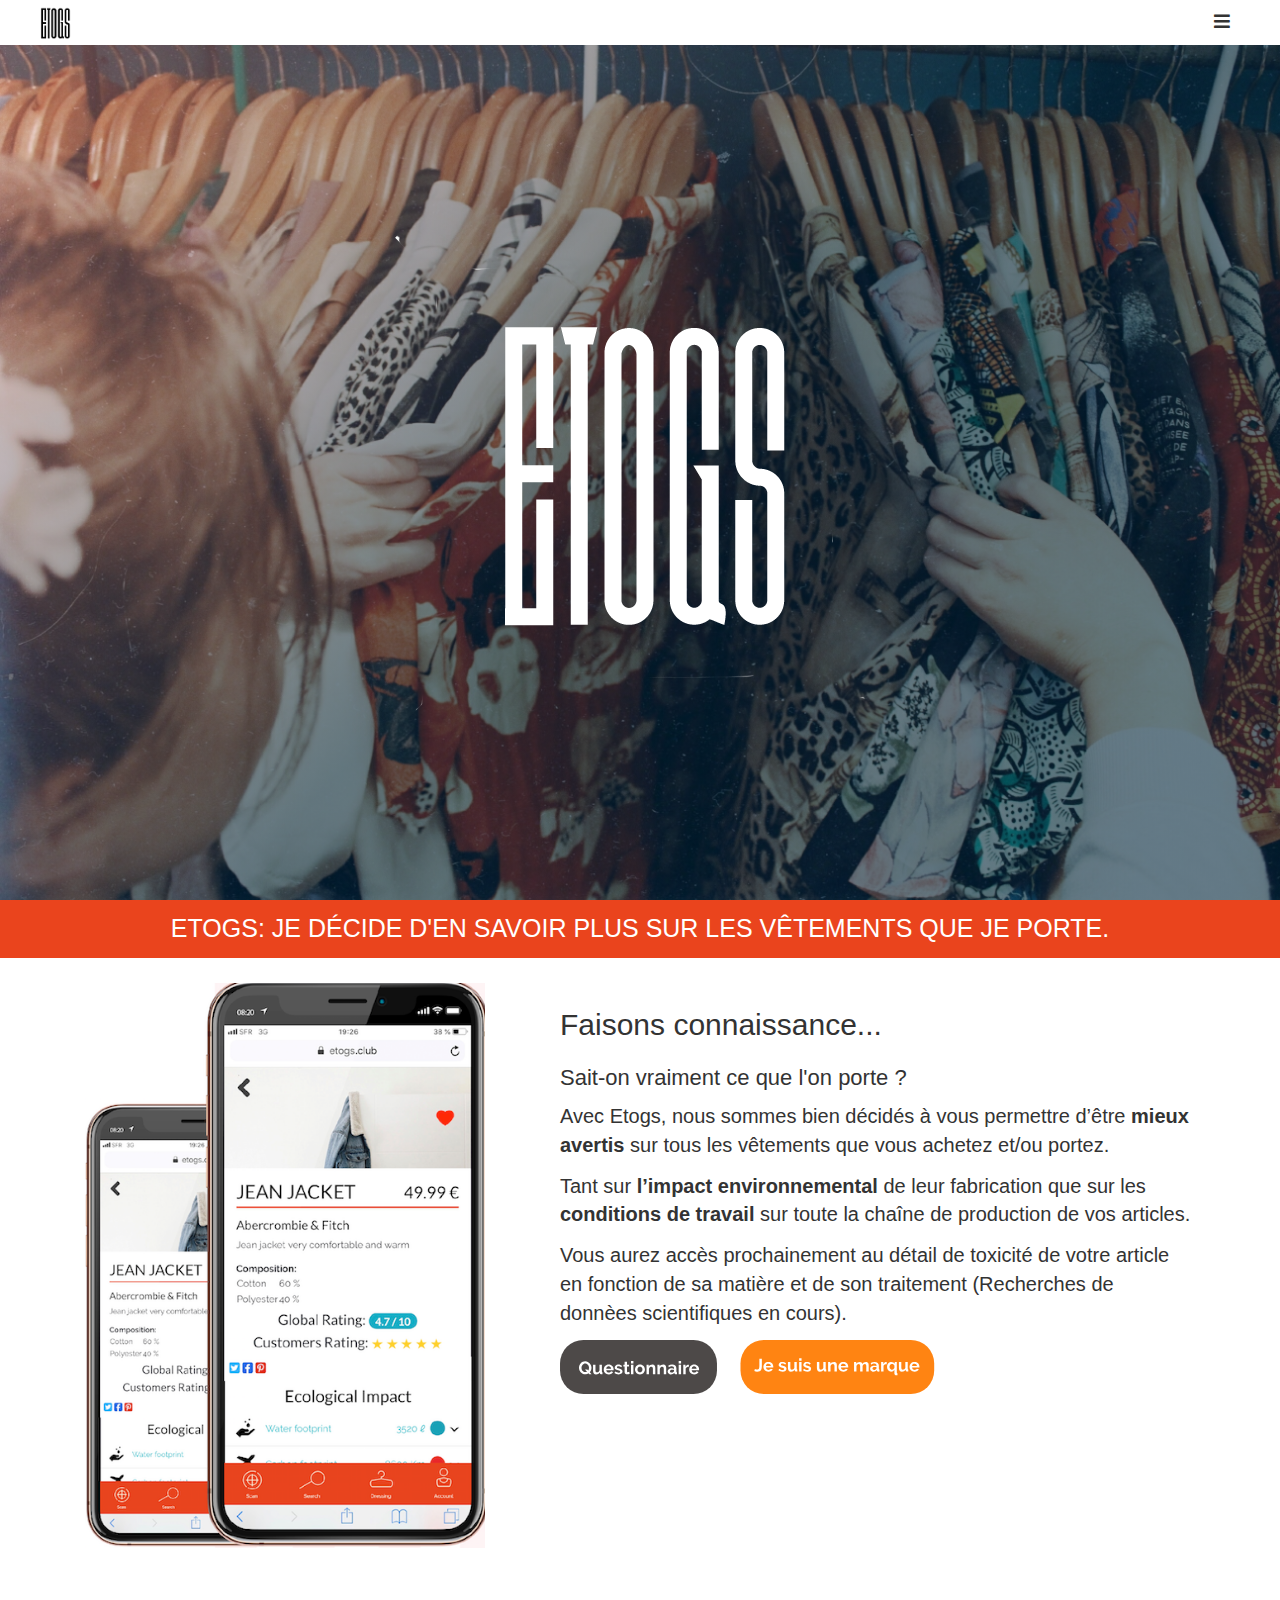
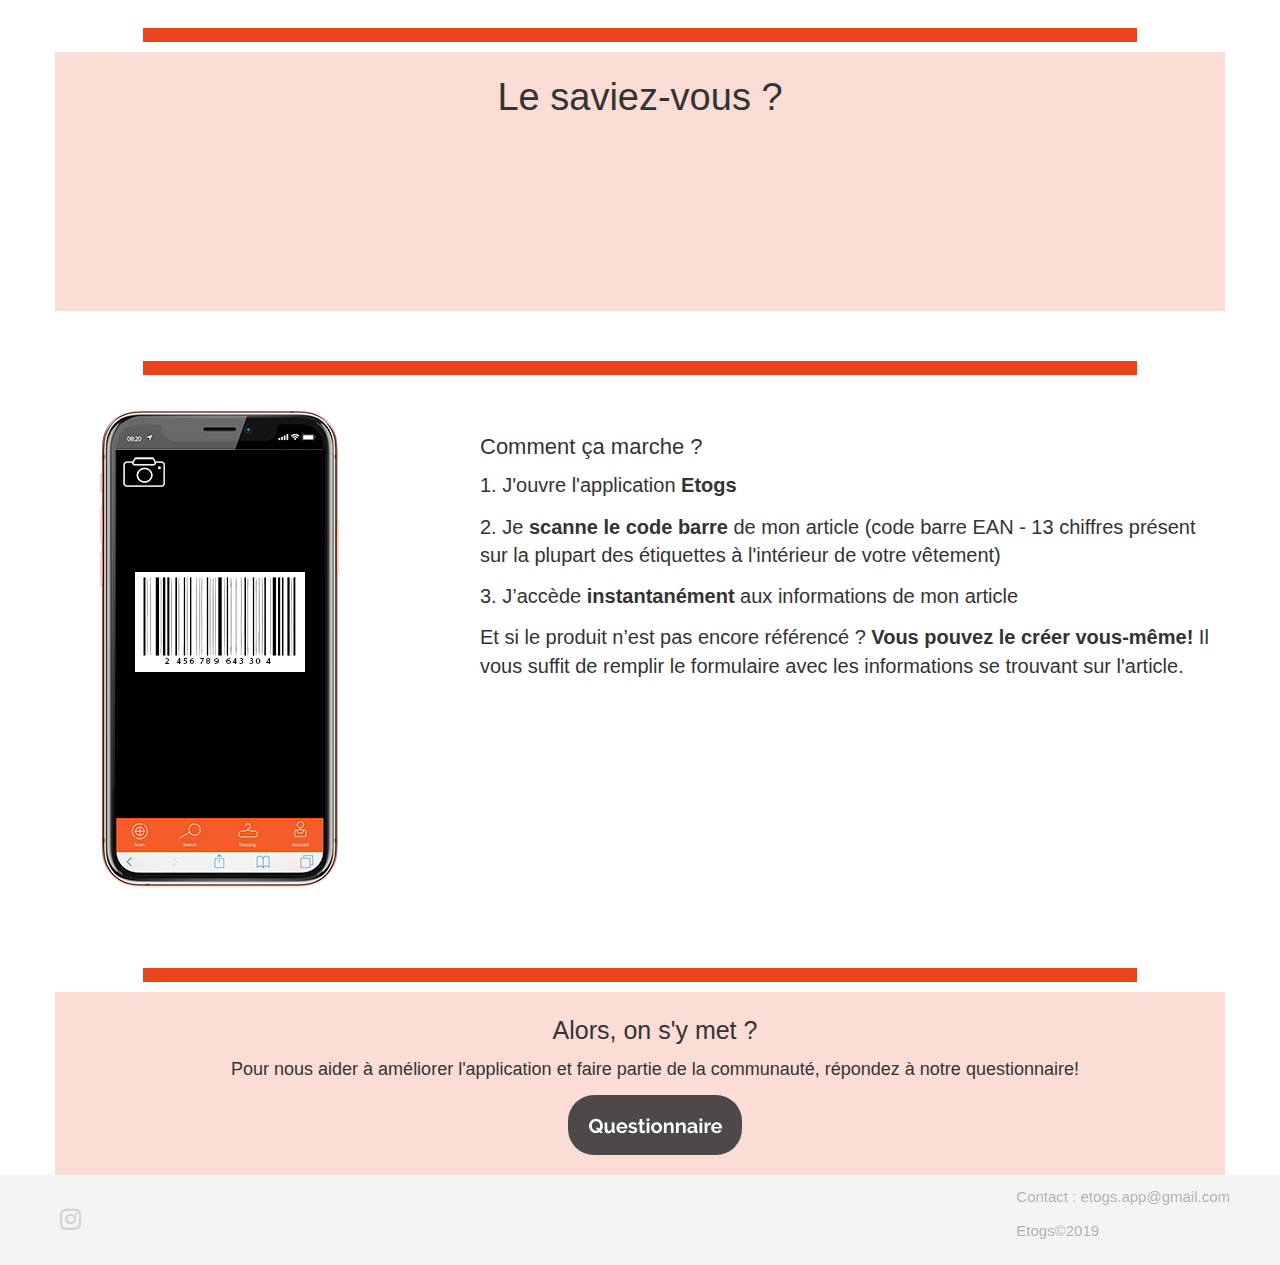
==== index.html @ 81551d24 "Automated commit at 2019-04-10 10:11:51 UTC by middleman-deploy 2.0.0-alpha" ====
<!doctype html>
<html>
  <head>
    <meta charset="utf-8">
    <meta http-equiv="x-ua-compatible" content="ie=edge">
    <meta name="viewport"
          content="width=device-width, initial-scale=1, shrink-to-fit=no">
    <!-- Use the title from a page's frontmatter if it has one -->
    <title>Etogs - Presentation</title>
    <link href="stylesheets/application-f1c262d1.css" rel="stylesheet" />
    <script src="javascripts/application-e2d54644.js"></script>
    <link href="images/transparent_black_last-feab1979.png" rel="icon" type="image/png" />
  </head>
  <body>
    <!-- layouts/layout.erb -->
    <div class="navbar-wagon">
  <!-- Logo -->
  <a href="/" class="navbar-wagon-brand">
    <img src="images/transparent_black_last-feab1979.png" alt="logo">
  </a>

  <!-- Right Navigation -->


  <!-- Dropdown appearing on mobile only -->
  <div class="navbar-wagon-item hidden-md">
    <div class="dropdown">
      <i class="fa fa-bars dropdown-toggle" data-toggle="dropdown"></i>
      <ul class="dropdown-menu dropdown-menu-right navbar-wagon-dropdown-menu">
        <li><a href="./">Accueil</a></li>
        <li><a href="a_propos.html">À propos</a></li>
        <li><a href="savoir_plus.html">En savoir plus</a></li>
        <li><a href="marques.html">Espace marques</a></li>
        <li><a href="contact.html">Contact</a></li>
      </ul>
    </div>
  </div>
</div>
   <!-- inject layouts/_navbar.html.erb -->
    <!-- Banner -->
<div class="banner" style="background-image: linear-gradient(-225deg, #efa09e69 0%, rgba(0,36,61,0.6) 50%), url(images/friperie-84e3411a.jpg);">
  <div class="banner-content">
    <img src="images/transparent_white_last-1ab2e16d.png" alt="">
  </div>
</div>
<div class="accroche text-center">
  <h1 class="text_accroche"><span class="text-uppercase">Etogs:</span> Je décide d'en savoir plus sur les vêtements que je porte.</h1>
</div>
<!-- Cards -->
<a href="#top" class="back-to-top"><i class="fas fa-arrow-up"></i></a>
<div class="wrapper-white">
  <div class="row">
    <div class="container app_description">
      <div class="col-xs-5 img_app">
        <img src="images/appli-e366d520.png" alt="application">
      </div>
      <div class="col-xs-7 presentation">
        <h3>Faisons connaissance...</h3>
        <h2>Sait-on vraiment ce que l'on porte ?</h2>
        <p>Avec Etogs, nous sommes bien décidés à vous permettre d’être <strong>mieux avertis</strong> sur tous les vêtements que vous achetez et/ou portez.</p>
        <p>Tant sur <strong>l’impact environnemental </strong> de leur fabrication que sur les <strong>conditions de travail</strong> sur toute la chaîne de production de vos articles.</p>
        <p>Vous aurez accès prochainement au détail de toxicité de votre article en fonction de sa matière et de son traitement (Recherches de donnèes scientifiques en cours).</p>
        <div class="btns">
<a href="https://webquest.fr/?m=65992_etogs---je-veux-tout-savoir-sur-ce-que-je-porte" target="_blank">            <img src="images/btn_questionnaire-eb5a7b9f.svg" alt="Btn questionnaire" />
</a><a href="marques.html">            <img src="images/btn_brand-06a80765.svg" alt="Btn brand" />
</a>        </div>
      </div>
    </div>
    <div class="separate"></div>
    <div class="container more_infos hideme">
      <h2 class="text-center">Le saviez-vous ?</h2>
      <div class="icones_infos fade">
        <div class="col-xs-4 text-center">
          <i class="fas fa-tint"></i>
          <p class="bold">2500 L</p>
          <p>C'est la quantité d'eau nécessaire pour fabriquer un tee-shirt en coton, de 250 grammes.</p>
        </div>
        <div class="col-xs-4 text-center">
          <i class="fas fa-trash-alt"></i>
          <p class="bold">12 kilos</p>
          <p>C'est le poids de vêtements jetés tous les ans par chaque français.</p>
        </div>
        <div class="col-xs-4 text-center">
          <i class="fas fa-gas-pump"></i>
          <p class="bold">70 millions</p>
          <p>C'est le nombre de barils d'essence nécessaires pour la production de polyester chaque année.</p>
        </div>
        <p class="sources">source: huffingtonpost.</p>
      </div>
    </div>
    <div class="separate"></div>
    <div class="container fonctionnement hideme">
      <div class="container">
        <div class="col-xs-4">
          <img src="images/scan_app-52e2048d.png" alt="scanne app">
        </div>
        <div class="col-xs-8">
          <h2>Comment ça marche ?</h2>
          <p>1. J'ouvre l'application <strong>Etogs</strong></p>
          <p>2. Je <strong>scanne le code barre </strong>de mon article (code barre EAN - 13 chiffres présent sur la plupart des étiquettes à l'intérieur de votre vêtement)</p>
          <p>3. J’accède <strong>instantanément</strong> aux informations de mon article</p>
          <p>Et si le produit n’est pas encore référencé ? <strong>Vous pouvez le créer vous-même!</strong> Il vous suffit de remplir le formulaire avec les informations se trouvant sur l'article.</p>
        </div>
        <h3 class="text-center fade">La communauté, c'est à vous de jouer !</h3>
      </div>
    </div>
    <div class="separate"></div>
    <div class="container contact_bloc">
      <div class="container">
        <div class="btn_go">
          <h2>Alors, on s'y met ?</h2>
          <p>Pour nous aider à améliorer l'application et faire partie de la communauté, répondez à notre questionnaire!</p>
<a href="https://webquest.fr/?m=65992_etogs---je-veux-tout-savoir-sur-ce-que-je-porte" target="_blank">            <img src="images/btn_questionnaire-eb5a7b9f.svg" alt="Btn questionnaire" />
</a>        </div>
      </div>
    </div>
  </div>
</div>
                      <!-- Page content is injected here -->
    <div class="footer">
  <div class="footer-links">
    <a href="https://www.instagram.com/etogs.app/" target="_blank"><i class="fab fa-instagram"></i></a>
  </div>
  <div class="footer-copyright">
    <p>Contact : etogs.app@gmail.com</p>
    <p>Etogs©2019</p>
  </div>
</div>
   <!-- inject layouts/_footer.html.erb -->
  </body>
</html>
---- stylesheets/application-f1c262d1.css ----
@import url("fonts.googleapis.com/css?family=Nanum+Gothic|Roboto:300" rel="stylesheet");/*!
 * Bootstrap v3.3.7 (http://getbootstrap.com)
 * Copyright 2011-2016 Twitter, Inc.
 * Licensed under MIT (https://github.com/twbs/bootstrap/blob/master/LICENSE)
 *//*! normalize.css v3.0.3 | MIT License | github.com/necolas/normalize.css */html{font-family:sans-serif;-ms-text-size-adjust:100%;-webkit-text-size-adjust:100%}body{margin:0}article,aside,details,figcaption,figure,footer,header,hgroup,main,menu,nav,section,summary{display:block}audio,canvas,progress,video{display:inline-block;vertical-align:baseline}audio:not([controls]){display:none;height:0}[hidden],template{display:none}a{background-color:transparent}a:active,a:hover{outline:0}abbr[title]{border-bottom:1px dotted}b,strong{font-weight:bold}dfn{font-style:italic}h1{font-size:2em;margin:0.67em 0}mark{background:#ff0;color:#000}small{font-size:80%}sub,sup{font-size:75%;line-height:0;position:relative;vertical-align:baseline}sup{top:-0.5em}sub{bottom:-0.25em}img{border:0}svg:not(:root){overflow:hidden}figure{margin:1em 40px}hr{-webkit-box-sizing:content-box;box-sizing:content-box;height:0}pre{overflow:auto}code,kbd,pre,samp{font-family:monospace, monospace;font-size:1em}button,input,optgroup,select,textarea{color:inherit;font:inherit;margin:0}button{overflow:visible}button,select{text-transform:none}button,html input[type="button"],input[type="reset"],input[type="submit"]{-webkit-appearance:button;cursor:pointer}button[disabled],html input[disabled]{cursor:default}button::-moz-focus-inner,input::-moz-focus-inner{border:0;padding:0}input{line-height:normal}input[type="checkbox"],input[type="radio"]{-webkit-box-sizing:border-box;box-sizing:border-box;padding:0}input[type="number"]::-webkit-inner-spin-button,input[type="number"]::-webkit-outer-spin-button{height:auto}input[type="search"]{-webkit-appearance:textfield;-webkit-box-sizing:content-box;box-sizing:content-box}input[type="search"]::-webkit-search-cancel-button,input[type="search"]::-webkit-search-decoration{-webkit-appearance:none}fieldset{border:1px solid #c0c0c0;margin:0 2px;padding:0.35em 0.625em 0.75em}legend{border:0;padding:0}textarea{overflow:auto}optgroup{font-weight:bold}table{border-collapse:collapse;border-spacing:0}td,th{padding:0}/*! Source: https://github.com/h5bp/html5-boilerplate/blob/master/src/css/main.css */@media print{*,*:before,*:after{background:transparent !important;color:#000 !important;-webkit-box-shadow:none !important;box-shadow:none !important;text-shadow:none !important}a,a:visited{text-decoration:underline}a[href]:after{content:" (" attr(href) ")"}abbr[title]:after{content:" (" attr(title) ")"}a[href^="#"]:after,a[href^="javascript:"]:after{content:""}pre,blockquote{border:1px solid #999;page-break-inside:avoid}thead{display:table-header-group}tr,img{page-break-inside:avoid}img{max-width:100% !important}p,h2,h3{orphans:3;widows:3}h2,h3{page-break-after:avoid}.navbar{display:none}.btn>.caret,.dropup>.btn>.caret{border-top-color:#000 !important}.label{border:1px solid #000}.table{border-collapse:collapse !important}.table td,.table th{background-color:#fff !important}.table-bordered th,.table-bordered td{border:1px solid #ddd !important}}@font-face{font-family:'Glyphicons Halflings';src:url("../assets/bootstrap/glyphicons-halflings-regular-86b6f62b.eot");src:url("../assets/bootstrap/glyphicons-halflings-regular-86b6f62b.eot?#iefix") format("embedded-opentype"),url("../assets/bootstrap/glyphicons-halflings-regular-ca35b697.woff2") format("woff2"),url("../assets/bootstrap/glyphicons-halflings-regular-278e49a8.woff") format("woff"),url("../assets/bootstrap/glyphicons-halflings-regular-44bc1850.ttf") format("truetype"),url("../assets/bootstrap/glyphicons-halflings-regular-de51a849.svg#glyphicons_halflingsregular") format("svg")}.glyphicon{position:relative;top:1px;display:inline-block;font-family:'Glyphicons Halflings';font-style:normal;font-weight:normal;line-height:1;-webkit-font-smoothing:antialiased;-moz-osx-font-smoothing:grayscale}.glyphicon-asterisk:before{content:"\002a"}.glyphicon-plus:before{content:"\002b"}.glyphicon-euro:before,.glyphicon-eur:before{content:"\20ac"}.glyphicon-minus:before{content:"\2212"}.glyphicon-cloud:before{content:"\2601"}.glyphicon-envelope:before{content:"\2709"}.glyphicon-pencil:before{content:"\270f"}.glyphicon-glass:before{content:"\e001"}.glyphicon-music:before{content:"\e002"}.glyphicon-search:before{content:"\e003"}.glyphicon-heart:before{content:"\e005"}.glyphicon-star:before{content:"\e006"}.glyphicon-star-empty:before{content:"\e007"}.glyphicon-user:before{content:"\e008"}.glyphicon-film:before{content:"\e009"}.glyphicon-th-large:before{content:"\e010"}.glyphicon-th:before{content:"\e011"}.glyphicon-th-list:before{content:"\e012"}.glyphicon-ok:before{content:"\e013"}.glyphicon-remove:before{content:"\e014"}.glyphicon-zoom-in:before{content:"\e015"}.glyphicon-zoom-out:before{content:"\e016"}.glyphicon-off:before{content:"\e017"}.glyphicon-signal:before{content:"\e018"}.glyphicon-cog:before{content:"\e019"}.glyphicon-trash:before{content:"\e020"}.glyphicon-home:before{content:"\e021"}.glyphicon-file:before{content:"\e022"}.glyphicon-time:before{content:"\e023"}.glyphicon-road:before{content:"\e024"}.glyphicon-download-alt:before{content:"\e025"}.glyphicon-download:before{content:"\e026"}.glyphicon-upload:before{content:"\e027"}.glyphicon-inbox:before{content:"\e028"}.glyphicon-play-circle:before{content:"\e029"}.glyphicon-repeat:before{content:"\e030"}.glyphicon-refresh:before{content:"\e031"}.glyphicon-list-alt:before{content:"\e032"}.glyphicon-lock:before{content:"\e033"}.glyphicon-flag:before{content:"\e034"}.glyphicon-headphones:before{content:"\e035"}.glyphicon-volume-off:before{content:"\e036"}.glyphicon-volume-down:before{content:"\e037"}.glyphicon-volume-up:before{content:"\e038"}.glyphicon-qrcode:before{content:"\e039"}.glyphicon-barcode:before{content:"\e040"}.glyphicon-tag:before{content:"\e041"}.glyphicon-tags:before{content:"\e042"}.glyphicon-book:before{content:"\e043"}.glyphicon-bookmark:before{content:"\e044"}.glyphicon-print:before{content:"\e045"}.glyphicon-camera:before{content:"\e046"}.glyphicon-font:before{content:"\e047"}.glyphicon-bold:before{content:"\e048"}.glyphicon-italic:before{content:"\e049"}.glyphicon-text-height:before{content:"\e050"}.glyphicon-text-width:before{content:"\e051"}.glyphicon-align-left:before{content:"\e052"}.glyphicon-align-center:before{content:"\e053"}.glyphicon-align-right:before{content:"\e054"}.glyphicon-align-justify:before{content:"\e055"}.glyphicon-list:before{content:"\e056"}.glyphicon-indent-left:before{content:"\e057"}.glyphicon-indent-right:before{content:"\e058"}.glyphicon-facetime-video:before{content:"\e059"}.glyphicon-picture:before{content:"\e060"}.glyphicon-map-marker:before{content:"\e062"}.glyphicon-adjust:before{content:"\e063"}.glyphicon-tint:before{content:"\e064"}.glyphicon-edit:before{content:"\e065"}.glyphicon-share:before{content:"\e066"}.glyphicon-check:before{content:"\e067"}.glyphicon-move:before{content:"\e068"}.glyphicon-step-backward:before{content:"\e069"}.glyphicon-fast-backward:before{content:"\e070"}.glyphicon-backward:before{content:"\e071"}.glyphicon-play:before{content:"\e072"}.glyphicon-pause:before{content:"\e073"}.glyphicon-stop:before{content:"\e074"}.glyphicon-forward:before{content:"\e075"}.glyphicon-fast-forward:before{content:"\e076"}.glyphicon-step-forward:before{content:"\e077"}.glyphicon-eject:before{content:"\e078"}.glyphicon-chevron-left:before{content:"\e079"}.glyphicon-chevron-right:before{content:"\e080"}.glyphicon-plus-sign:before{content:"\e081"}.glyphicon-minus-sign:before{content:"\e082"}.glyphicon-remove-sign:before{content:"\e083"}.glyphicon-ok-sign:before{content:"\e084"}.glyphicon-question-sign:before{content:"\e085"}.glyphicon-info-sign:before{content:"\e086"}.glyphicon-screenshot:before{content:"\e087"}.glyphicon-remove-circle:before{content:"\e088"}.glyphicon-ok-circle:before{content:"\e089"}.glyphicon-ban-circle:before{content:"\e090"}.glyphicon-arrow-left:before{content:"\e091"}.glyphicon-arrow-right:before{content:"\e092"}.glyphicon-arrow-up:before{content:"\e093"}.glyphicon-arrow-down:before{content:"\e094"}.glyphicon-share-alt:before{content:"\e095"}.glyphicon-resize-full:before{content:"\e096"}.glyphicon-resize-small:before{content:"\e097"}.glyphicon-exclamation-sign:before{content:"\e101"}.glyphicon-gift:before{content:"\e102"}.glyphicon-leaf:before{content:"\e103"}.glyphicon-fire:before{content:"\e104"}.glyphicon-eye-open:before{content:"\e105"}.glyphicon-eye-close:before{content:"\e106"}.glyphicon-warning-sign:before{content:"\e107"}.glyphicon-plane:before{content:"\e108"}.glyphicon-calendar:before{content:"\e109"}.glyphicon-random:before{content:"\e110"}.glyphicon-comment:before{content:"\e111"}.glyphicon-magnet:before{content:"\e112"}.glyphicon-chevron-up:before{content:"\e113"}.glyphicon-chevron-down:before{content:"\e114"}.glyphicon-retweet:before{content:"\e115"}.glyphicon-shopping-cart:before{content:"\e116"}.glyphicon-folder-close:before{content:"\e117"}.glyphicon-folder-open:before{content:"\e118"}.glyphicon-resize-vertical:before{content:"\e119"}.glyphicon-resize-horizontal:before{content:"\e120"}.glyphicon-hdd:before{content:"\e121"}.glyphicon-bullhorn:before{content:"\e122"}.glyphicon-bell:before{content:"\e123"}.glyphicon-certificate:before{content:"\e124"}.glyphicon-thumbs-up:before{content:"\e125"}.glyphicon-thumbs-down:before{content:"\e126"}.glyphicon-hand-right:before{content:"\e127"}.glyphicon-hand-left:before{content:"\e128"}.glyphicon-hand-up:before{content:"\e129"}.glyphicon-hand-down:before{content:"\e130"}.glyphicon-circle-arrow-right:before{content:"\e131"}.glyphicon-circle-arrow-left:before{content:"\e132"}.glyphicon-circle-arrow-up:before{content:"\e133"}.glyphicon-circle-arrow-down:before{content:"\e134"}.glyphicon-globe:before{content:"\e135"}.glyphicon-wrench:before{content:"\e136"}.glyphicon-tasks:before{content:"\e137"}.glyphicon-filter:before{content:"\e138"}.glyphicon-briefcase:before{content:"\e139"}.glyphicon-fullscreen:before{content:"\e140"}.glyphicon-dashboard:before{content:"\e141"}.glyphicon-paperclip:before{content:"\e142"}.glyphicon-heart-empty:before{content:"\e143"}.glyphicon-link:before{content:"\e144"}.glyphicon-phone:before{content:"\e145"}.glyphicon-pushpin:before{content:"\e146"}.glyphicon-usd:before{content:"\e148"}.glyphicon-gbp:before{content:"\e149"}.glyphicon-sort:before{content:"\e150"}.glyphicon-sort-by-alphabet:before{content:"\e151"}.glyphicon-sort-by-alphabet-alt:before{content:"\e152"}.glyphicon-sort-by-order:before{content:"\e153"}.glyphicon-sort-by-order-alt:before{content:"\e154"}.glyphicon-sort-by-attributes:before{content:"\e155"}.glyphicon-sort-by-attributes-alt:before{content:"\e156"}.glyphicon-unchecked:before{content:"\e157"}.glyphicon-expand:before{content:"\e158"}.glyphicon-collapse-down:before{content:"\e159"}.glyphicon-collapse-up:before{content:"\e160"}.glyphicon-log-in:before{content:"\e161"}.glyphicon-flash:before{content:"\e162"}.glyphicon-log-out:before{content:"\e163"}.glyphicon-new-window:before{content:"\e164"}.glyphicon-record:before{content:"\e165"}.glyphicon-save:before{content:"\e166"}.glyphicon-open:before{content:"\e167"}.glyphicon-saved:before{content:"\e168"}.glyphicon-import:before{content:"\e169"}.glyphicon-export:before{content:"\e170"}.glyphicon-send:before{content:"\e171"}.glyphicon-floppy-disk:before{content:"\e172"}.glyphicon-floppy-saved:before{content:"\e173"}.glyphicon-floppy-remove:before{content:"\e174"}.glyphicon-floppy-save:before{content:"\e175"}.glyphicon-floppy-open:before{content:"\e176"}.glyphicon-credit-card:before{content:"\e177"}.glyphicon-transfer:before{content:"\e178"}.glyphicon-cutlery:before{content:"\e179"}.glyphicon-header:before{content:"\e180"}.glyphicon-compressed:before{content:"\e181"}.glyphicon-earphone:before{content:"\e182"}.glyphicon-phone-alt:before{content:"\e183"}.glyphicon-tower:before{content:"\e184"}.glyphicon-stats:before{content:"\e185"}.glyphicon-sd-video:before{content:"\e186"}.glyphicon-hd-video:before{content:"\e187"}.glyphicon-subtitles:before{content:"\e188"}.glyphicon-sound-stereo:before{content:"\e189"}.glyphicon-sound-dolby:before{content:"\e190"}.glyphicon-sound-5-1:before{content:"\e191"}.glyphicon-sound-6-1:before{content:"\e192"}.glyphicon-sound-7-1:before{content:"\e193"}.glyphicon-copyright-mark:before{content:"\e194"}.glyphicon-registration-mark:before{content:"\e195"}.glyphicon-cloud-download:before{content:"\e197"}.glyphicon-cloud-upload:before{content:"\e198"}.glyphicon-tree-conifer:before{content:"\e199"}.glyphicon-tree-deciduous:before{content:"\e200"}.glyphicon-cd:before{content:"\e201"}.glyphicon-save-file:before{content:"\e202"}.glyphicon-open-file:before{content:"\e203"}.glyphicon-level-up:before{content:"\e204"}.glyphicon-copy:before{content:"\e205"}.glyphicon-paste:before{content:"\e206"}.glyphicon-alert:before{content:"\e209"}.glyphicon-equalizer:before{content:"\e210"}.glyphicon-king:before{content:"\e211"}.glyphicon-queen:before{content:"\e212"}.glyphicon-pawn:before{content:"\e213"}.glyphicon-bishop:before{content:"\e214"}.glyphicon-knight:before{content:"\e215"}.glyphicon-baby-formula:before{content:"\e216"}.glyphicon-tent:before{content:"\26fa"}.glyphicon-blackboard:before{content:"\e218"}.glyphicon-bed:before{content:"\e219"}.glyphicon-apple:before{content:"\f8ff"}.glyphicon-erase:before{content:"\e221"}.glyphicon-hourglass:before{content:"\231b"}.glyphicon-lamp:before{content:"\e223"}.glyphicon-duplicate:before{content:"\e224"}.glyphicon-piggy-bank:before{content:"\e225"}.glyphicon-scissors:before{content:"\e226"}.glyphicon-bitcoin:before{content:"\e227"}.glyphicon-btc:before{content:"\e227"}.glyphicon-xbt:before{content:"\e227"}.glyphicon-yen:before{content:"\00a5"}.glyphicon-jpy:before{content:"\00a5"}.glyphicon-ruble:before{content:"\20bd"}.glyphicon-rub:before{content:"\20bd"}.glyphicon-scale:before{content:"\e230"}.glyphicon-ice-lolly:before{content:"\e231"}.glyphicon-ice-lolly-tasted:before{content:"\e232"}.glyphicon-education:before{content:"\e233"}.glyphicon-option-horizontal:before{content:"\e234"}.glyphicon-option-vertical:before{content:"\e235"}.glyphicon-menu-hamburger:before{content:"\e236"}.glyphicon-modal-window:before{content:"\e237"}.glyphicon-oil:before{content:"\e238"}.glyphicon-grain:before{content:"\e239"}.glyphicon-sunglasses:before{content:"\e240"}.glyphicon-text-size:before{content:"\e241"}.glyphicon-text-color:before{content:"\e242"}.glyphicon-text-background:before{content:"\e243"}.glyphicon-object-align-top:before{content:"\e244"}.glyphicon-object-align-bottom:before{content:"\e245"}.glyphicon-object-align-horizontal:before{content:"\e246"}.glyphicon-object-align-left:before{content:"\e247"}.glyphicon-object-align-vertical:before{content:"\e248"}.glyphicon-object-align-right:before{content:"\e249"}.glyphicon-triangle-right:before{content:"\e250"}.glyphicon-triangle-left:before{content:"\e251"}.glyphicon-triangle-bottom:before{content:"\e252"}.glyphicon-triangle-top:before{content:"\e253"}.glyphicon-console:before{content:"\e254"}.glyphicon-superscript:before{content:"\e255"}.glyphicon-subscript:before{content:"\e256"}.glyphicon-menu-left:before{content:"\e257"}.glyphicon-menu-right:before{content:"\e258"}.glyphicon-menu-down:before{content:"\e259"}.glyphicon-menu-up:before{content:"\e260"}*{-webkit-box-sizing:border-box;box-sizing:border-box}*:before,*:after{-webkit-box-sizing:border-box;box-sizing:border-box}html{font-size:10px;-webkit-tap-highlight-color:transparent}body{font-family:"Raleway", "Helvetica", "sans-serif";font-size:18px;line-height:1.42857143;color:#333333;background-color:#F4F4F4}input,button,select,textarea{font-family:inherit;font-size:inherit;line-height:inherit}a{color:#0496FF;text-decoration:none}a:hover,a:focus{color:#006ab7;text-decoration:underline}a:focus{outline:5px auto -webkit-focus-ring-color;outline-offset:-2px}figure{margin:0}img{vertical-align:middle}.img-responsive{display:block;max-width:100%;height:auto}.img-rounded{border-radius:4px}.img-thumbnail{padding:4px;line-height:1.42857143;background-color:#F4F4F4;border:1px solid #ddd;border-radius:4px;-webkit-transition:all 0.2s ease-in-out;transition:all 0.2s ease-in-out;display:inline-block;max-width:100%;height:auto}.img-circle{border-radius:50%}hr{margin-top:25px;margin-bottom:25px;border:0;border-top:1px solid #eeeeee}.sr-only{position:absolute;width:1px;height:1px;margin:-1px;padding:0;overflow:hidden;clip:rect(0, 0, 0, 0);border:0}.sr-only-focusable:active,.sr-only-focusable:focus{position:static;width:auto;height:auto;margin:0;overflow:visible;clip:auto}[role="button"]{cursor:pointer}h1,h2,h3,h4,h5,h6,.h1,.h2,.h3,.h4,.h5,.h6{font-family:"Nanum Gothic", "Helvetica", "sans-serif";font-weight:500;line-height:1.1;color:inherit}h1 small,h1 .small,h2 small,h2 .small,h3 small,h3 .small,h4 small,h4 .small,h5 small,h5 .small,h6 small,h6 .small,.h1 small,.h1 .small,.h2 small,.h2 .small,.h3 small,.h3 .small,.h4 small,.h4 .small,.h5 small,.h5 .small,.h6 small,.h6 .small{font-weight:normal;line-height:1;color:#777777}h1,.h1,h2,.h2,h3,.h3{margin-top:25px;margin-bottom:12.5px}h1 small,h1 .small,.h1 small,.h1 .small,h2 small,h2 .small,.h2 small,.h2 .small,h3 small,h3 .small,.h3 small,.h3 .small{font-size:65%}h4,.h4,h5,.h5,h6,.h6{margin-top:12.5px;margin-bottom:12.5px}h4 small,h4 .small,.h4 small,.h4 .small,h5 small,h5 .small,.h5 small,.h5 .small,h6 small,h6 .small,.h6 small,.h6 .small{font-size:75%}h1,.h1{font-size:46px}h2,.h2{font-size:38px}h3,.h3{font-size:31px}h4,.h4{font-size:23px}h5,.h5{font-size:18px}h6,.h6{font-size:16px}p{margin:0 0 12.5px}.lead{margin-bottom:25px;font-size:20px;font-weight:300;line-height:1.4}@media (min-width: 768px){.lead{font-size:27px}}small,.small{font-size:88%}mark,.mark{background-color:#fcf8e3;padding:.2em}.text-left{text-align:left}.text-right{text-align:right}.text-center{text-align:center}.text-justify{text-align:justify}.text-nowrap{white-space:nowrap}.text-lowercase{text-transform:lowercase}.text-uppercase,.initialism{text-transform:uppercase}.text-capitalize{text-transform:capitalize}.text-muted{color:#777777}.text-primary{color:#0496FF}a.text-primary:hover,a.text-primary:focus{color:#0079d0}.text-success{color:#3c763d}a.text-success:hover,a.text-success:focus{color:#2b542c}.text-info{color:#31708f}a.text-info:hover,a.text-info:focus{color:#245269}.text-warning{color:#8a6d3b}a.text-warning:hover,a.text-warning:focus{color:#66512c}.text-danger{color:#a94442}a.text-danger:hover,a.text-danger:focus{color:#843534}.bg-primary{color:#fff}.bg-primary{background-color:#0496FF}a.bg-primary:hover,a.bg-primary:focus{background-color:#0079d0}.bg-success{background-color:#dff0d8}a.bg-success:hover,a.bg-success:focus{background-color:#c1e2b3}.bg-info{background-color:#d9edf7}a.bg-info:hover,a.bg-info:focus{background-color:#afd9ee}.bg-warning{background-color:#fcf8e3}a.bg-warning:hover,a.bg-warning:focus{background-color:#f7ecb5}.bg-danger{background-color:#f2dede}a.bg-danger:hover,a.bg-danger:focus{background-color:#e4b9b9}.page-header{padding-bottom:11.5px;margin:50px 0 25px;border-bottom:1px solid #eeeeee}ul,ol{margin-top:0;margin-bottom:12.5px}ul ul,ul ol,ol ul,ol ol{margin-bottom:0}.list-unstyled{padding-left:0;list-style:none}.list-inline{padding-left:0;list-style:none;margin-left:-5px}.list-inline>li{display:inline-block;padding-left:5px;padding-right:5px}dl{margin-top:0;margin-bottom:25px}dt,dd{line-height:1.42857143}dt{font-weight:bold}dd{margin-left:0}.dl-horizontal dd:before,.dl-horizontal dd:after{content:" ";display:table}.dl-horizontal dd:after{clear:both}@media (min-width: 768px){.dl-horizontal dt{float:left;width:160px;clear:left;text-align:right;overflow:hidden;text-overflow:ellipsis;white-space:nowrap}.dl-horizontal dd{margin-left:180px}}abbr[title],abbr[data-original-title]{cursor:help;border-bottom:1px dotted #777777}.initialism{font-size:90%}blockquote{padding:12.5px 25px;margin:0 0 25px;font-size:22.5px;border-left:5px solid #eeeeee}blockquote p:last-child,blockquote ul:last-child,blockquote ol:last-child{margin-bottom:0}blockquote footer,blockquote small,blockquote .small{display:block;font-size:80%;line-height:1.42857143;color:#777777}blockquote footer:before,blockquote small:before,blockquote .small:before{content:'\2014 \00A0'}.blockquote-reverse,blockquote.pull-right{padding-right:15px;padding-left:0;border-right:5px solid #eeeeee;border-left:0;text-align:right}.blockquote-reverse footer:before,.blockquote-reverse small:before,.blockquote-reverse .small:before,blockquote.pull-right footer:before,blockquote.pull-right small:before,blockquote.pull-right .small:before{content:''}.blockquote-reverse footer:after,.blockquote-reverse small:after,.blockquote-reverse .small:after,blockquote.pull-right footer:after,blockquote.pull-right small:after,blockquote.pull-right .small:after{content:'\00A0 \2014'}address{margin-bottom:25px;font-style:normal;line-height:1.42857143}code,kbd,pre,samp{font-family:Menlo, Monaco, Consolas, "Courier New", monospace}code{padding:2px 4px;font-size:90%;color:#c7254e;background-color:#f9f2f4;border-radius:4px}kbd{padding:2px 4px;font-size:90%;color:#fff;background-color:#333;border-radius:2px;-webkit-box-shadow:inset 0 -1px 0 rgba(0,0,0,0.25);box-shadow:inset 0 -1px 0 rgba(0,0,0,0.25)}kbd kbd{padding:0;font-size:100%;font-weight:bold;-webkit-box-shadow:none;box-shadow:none}pre{display:block;padding:12px;margin:0 0 12.5px;font-size:17px;line-height:1.42857143;word-break:break-all;word-wrap:break-word;color:#333333;background-color:#f5f5f5;border:1px solid #ccc;border-radius:4px}pre code{padding:0;font-size:inherit;color:inherit;white-space:pre-wrap;background-color:transparent;border-radius:0}.pre-scrollable{max-height:340px;overflow-y:scroll}.container{margin-right:auto;margin-left:auto;padding-left:15px;padding-right:15px}.container:before,.container:after{content:" ";display:table}.container:after{clear:both}@media (min-width: 768px){.container{width:750px}}@media (min-width: 992px){.container{width:970px}}@media (min-width: 1200px){.container{width:1170px}}.container-fluid{margin-right:auto;margin-left:auto;padding-left:15px;padding-right:15px}.container-fluid:before,.container-fluid:after{content:" ";display:table}.container-fluid:after{clear:both}.row{margin-left:-15px;margin-right:-15px}.row:before,.row:after{content:" ";display:table}.row:after{clear:both}.col-xs-1,.col-sm-1,.col-md-1,.col-lg-1,.col-xs-2,.col-sm-2,.col-md-2,.col-lg-2,.col-xs-3,.col-sm-3,.col-md-3,.col-lg-3,.col-xs-4,.col-sm-4,.col-md-4,.col-lg-4,.col-xs-5,.col-sm-5,.col-md-5,.col-lg-5,.col-xs-6,.col-sm-6,.col-md-6,.col-lg-6,.col-xs-7,.col-sm-7,.col-md-7,.col-lg-7,.col-xs-8,.col-sm-8,.col-md-8,.col-lg-8,.col-xs-9,.col-sm-9,.col-md-9,.col-lg-9,.col-xs-10,.col-sm-10,.col-md-10,.col-lg-10,.col-xs-11,.col-sm-11,.col-md-11,.col-lg-11,.col-xs-12,.col-sm-12,.col-md-12,.col-lg-12{position:relative;min-height:1px;padding-left:15px;padding-right:15px}.col-xs-1,.col-xs-2,.col-xs-3,.col-xs-4,.col-xs-5,.col-xs-6,.col-xs-7,.col-xs-8,.col-xs-9,.col-xs-10,.col-xs-11,.col-xs-12{float:left}.col-xs-1{width:8.33333333%}.col-xs-2{width:16.66666667%}.col-xs-3{width:25%}.col-xs-4{width:33.33333333%}.col-xs-5{width:41.66666667%}.col-xs-6{width:50%}.col-xs-7{width:58.33333333%}.col-xs-8{width:66.66666667%}.col-xs-9{width:75%}.col-xs-10{width:83.33333333%}.col-xs-11{width:91.66666667%}.col-xs-12{width:100%}.col-xs-pull-0{right:auto}.col-xs-pull-1{right:8.33333333%}.col-xs-pull-2{right:16.66666667%}.col-xs-pull-3{right:25%}.col-xs-pull-4{right:33.33333333%}.col-xs-pull-5{right:41.66666667%}.col-xs-pull-6{right:50%}.col-xs-pull-7{right:58.33333333%}.col-xs-pull-8{right:66.66666667%}.col-xs-pull-9{right:75%}.col-xs-pull-10{right:83.33333333%}.col-xs-pull-11{right:91.66666667%}.col-xs-pull-12{right:100%}.col-xs-push-0{left:auto}.col-xs-push-1{left:8.33333333%}.col-xs-push-2{left:16.66666667%}.col-xs-push-3{left:25%}.col-xs-push-4{left:33.33333333%}.col-xs-push-5{left:41.66666667%}.col-xs-push-6{left:50%}.col-xs-push-7{left:58.33333333%}.col-xs-push-8{left:66.66666667%}.col-xs-push-9{left:75%}.col-xs-push-10{left:83.33333333%}.col-xs-push-11{left:91.66666667%}.col-xs-push-12{left:100%}.col-xs-offset-0{margin-left:0%}.col-xs-offset-1{margin-left:8.33333333%}.col-xs-offset-2{margin-left:16.66666667%}.col-xs-offset-3{margin-left:25%}.col-xs-offset-4{margin-left:33.33333333%}.col-xs-offset-5{margin-left:41.66666667%}.col-xs-offset-6{margin-left:50%}.col-xs-offset-7{margin-left:58.33333333%}.col-xs-offset-8{margin-left:66.66666667%}.col-xs-offset-9{margin-left:75%}.col-xs-offset-10{margin-left:83.33333333%}.col-xs-offset-11{margin-left:91.66666667%}.col-xs-offset-12{margin-left:100%}@media (min-width: 768px){.col-sm-1,.col-sm-2,.col-sm-3,.col-sm-4,.col-sm-5,.col-sm-6,.col-sm-7,.col-sm-8,.col-sm-9,.col-sm-10,.col-sm-11,.col-sm-12{float:left}.col-sm-1{width:8.33333333%}.col-sm-2{width:16.66666667%}.col-sm-3{width:25%}.col-sm-4{width:33.33333333%}.col-sm-5{width:41.66666667%}.col-sm-6{width:50%}.col-sm-7{width:58.33333333%}.col-sm-8{width:66.66666667%}.col-sm-9{width:75%}.col-sm-10{width:83.33333333%}.col-sm-11{width:91.66666667%}.col-sm-12{width:100%}.col-sm-pull-0{right:auto}.col-sm-pull-1{right:8.33333333%}.col-sm-pull-2{right:16.66666667%}.col-sm-pull-3{right:25%}.col-sm-pull-4{right:33.33333333%}.col-sm-pull-5{right:41.66666667%}.col-sm-pull-6{right:50%}.col-sm-pull-7{right:58.33333333%}.col-sm-pull-8{right:66.66666667%}.col-sm-pull-9{right:75%}.col-sm-pull-10{right:83.33333333%}.col-sm-pull-11{right:91.66666667%}.col-sm-pull-12{right:100%}.col-sm-push-0{left:auto}.col-sm-push-1{left:8.33333333%}.col-sm-push-2{left:16.66666667%}.col-sm-push-3{left:25%}.col-sm-push-4{left:33.33333333%}.col-sm-push-5{left:41.66666667%}.col-sm-push-6{left:50%}.col-sm-push-7{left:58.33333333%}.col-sm-push-8{left:66.66666667%}.col-sm-push-9{left:75%}.col-sm-push-10{left:83.33333333%}.col-sm-push-11{left:91.66666667%}.col-sm-push-12{left:100%}.col-sm-offset-0{margin-left:0%}.col-sm-offset-1{margin-left:8.33333333%}.col-sm-offset-2{margin-left:16.66666667%}.col-sm-offset-3{margin-left:25%}.col-sm-offset-4{margin-left:33.33333333%}.col-sm-offset-5{margin-left:41.66666667%}.col-sm-offset-6{margin-left:50%}.col-sm-offset-7{margin-left:58.33333333%}.col-sm-offset-8{margin-left:66.66666667%}.col-sm-offset-9{margin-left:75%}.col-sm-offset-10{margin-left:83.33333333%}.col-sm-offset-11{margin-left:91.66666667%}.col-sm-offset-12{margin-left:100%}}@media (min-width: 992px){.col-md-1,.col-md-2,.col-md-3,.col-md-4,.col-md-5,.col-md-6,.col-md-7,.col-md-8,.col-md-9,.col-md-10,.col-md-11,.col-md-12{float:left}.col-md-1{width:8.33333333%}.col-md-2{width:16.66666667%}.col-md-3{width:25%}.col-md-4{width:33.33333333%}.col-md-5{width:41.66666667%}.col-md-6{width:50%}.col-md-7{width:58.33333333%}.col-md-8{width:66.66666667%}.col-md-9{width:75%}.col-md-10{width:83.33333333%}.col-md-11{width:91.66666667%}.col-md-12{width:100%}.col-md-pull-0{right:auto}.col-md-pull-1{right:8.33333333%}.col-md-pull-2{right:16.66666667%}.col-md-pull-3{right:25%}.col-md-pull-4{right:33.33333333%}.col-md-pull-5{right:41.66666667%}.col-md-pull-6{right:50%}.col-md-pull-7{right:58.33333333%}.col-md-pull-8{right:66.66666667%}.col-md-pull-9{right:75%}.col-md-pull-10{right:83.33333333%}.col-md-pull-11{right:91.66666667%}.col-md-pull-12{right:100%}.col-md-push-0{left:auto}.col-md-push-1{left:8.33333333%}.col-md-push-2{left:16.66666667%}.col-md-push-3{left:25%}.col-md-push-4{left:33.33333333%}.col-md-push-5{left:41.66666667%}.col-md-push-6{left:50%}.col-md-push-7{left:58.33333333%}.col-md-push-8{left:66.66666667%}.col-md-push-9{left:75%}.col-md-push-10{left:83.33333333%}.col-md-push-11{left:91.66666667%}.col-md-push-12{left:100%}.col-md-offset-0{margin-left:0%}.col-md-offset-1{margin-left:8.33333333%}.col-md-offset-2{margin-left:16.66666667%}.col-md-offset-3{margin-left:25%}.col-md-offset-4{margin-left:33.33333333%}.col-md-offset-5{margin-left:41.66666667%}.col-md-offset-6{margin-left:50%}.col-md-offset-7{margin-left:58.33333333%}.col-md-offset-8{margin-left:66.66666667%}.col-md-offset-9{margin-left:75%}.col-md-offset-10{margin-left:83.33333333%}.col-md-offset-11{margin-left:91.66666667%}.col-md-offset-12{margin-left:100%}}@media (min-width: 1200px){.col-lg-1,.col-lg-2,.col-lg-3,.col-lg-4,.col-lg-5,.col-lg-6,.col-lg-7,.col-lg-8,.col-lg-9,.col-lg-10,.col-lg-11,.col-lg-12{float:left}.col-lg-1{width:8.33333333%}.col-lg-2{width:16.66666667%}.col-lg-3{width:25%}.col-lg-4{width:33.33333333%}.col-lg-5{width:41.66666667%}.col-lg-6{width:50%}.col-lg-7{width:58.33333333%}.col-lg-8{width:66.66666667%}.col-lg-9{width:75%}.col-lg-10{width:83.33333333%}.col-lg-11{width:91.66666667%}.col-lg-12{width:100%}.col-lg-pull-0{right:auto}.col-lg-pull-1{right:8.33333333%}.col-lg-pull-2{right:16.66666667%}.col-lg-pull-3{right:25%}.col-lg-pull-4{right:33.33333333%}.col-lg-pull-5{right:41.66666667%}.col-lg-pull-6{right:50%}.col-lg-pull-7{right:58.33333333%}.col-lg-pull-8{right:66.66666667%}.col-lg-pull-9{right:75%}.col-lg-pull-10{right:83.33333333%}.col-lg-pull-11{right:91.66666667%}.col-lg-pull-12{right:100%}.col-lg-push-0{left:auto}.col-lg-push-1{left:8.33333333%}.col-lg-push-2{left:16.66666667%}.col-lg-push-3{left:25%}.col-lg-push-4{left:33.33333333%}.col-lg-push-5{left:41.66666667%}.col-lg-push-6{left:50%}.col-lg-push-7{left:58.33333333%}.col-lg-push-8{left:66.66666667%}.col-lg-push-9{left:75%}.col-lg-push-10{left:83.33333333%}.col-lg-push-11{left:91.66666667%}.col-lg-push-12{left:100%}.col-lg-offset-0{margin-left:0%}.col-lg-offset-1{margin-left:8.33333333%}.col-lg-offset-2{margin-left:16.66666667%}.col-lg-offset-3{margin-left:25%}.col-lg-offset-4{margin-left:33.33333333%}.col-lg-offset-5{margin-left:41.66666667%}.col-lg-offset-6{margin-left:50%}.col-lg-offset-7{margin-left:58.33333333%}.col-lg-offset-8{margin-left:66.66666667%}.col-lg-offset-9{margin-left:75%}.col-lg-offset-10{margin-left:83.33333333%}.col-lg-offset-11{margin-left:91.66666667%}.col-lg-offset-12{margin-left:100%}}table{background-color:transparent}caption{padding-top:8px;padding-bottom:8px;color:#777777;text-align:left}th{text-align:left}.table{width:100%;max-width:100%;margin-bottom:25px}.table>thead>tr>th,.table>thead>tr>td,.table>tbody>tr>th,.table>tbody>tr>td,.table>tfoot>tr>th,.table>tfoot>tr>td{padding:8px;line-height:1.42857143;vertical-align:top;border-top:1px solid #ddd}.table>thead>tr>th{vertical-align:bottom;border-bottom:2px solid #ddd}.table>caption+thead>tr:first-child>th,.table>caption+thead>tr:first-child>td,.table>colgroup+thead>tr:first-child>th,.table>colgroup+thead>tr:first-child>td,.table>thead:first-child>tr:first-child>th,.table>thead:first-child>tr:first-child>td{border-top:0}.table>tbody+tbody{border-top:2px solid #ddd}.table .table{background-color:#F4F4F4}.table-condensed>thead>tr>th,.table-condensed>thead>tr>td,.table-condensed>tbody>tr>th,.table-condensed>tbody>tr>td,.table-condensed>tfoot>tr>th,.table-condensed>tfoot>tr>td{padding:5px}.table-bordered{border:1px solid #ddd}.table-bordered>thead>tr>th,.table-bordered>thead>tr>td,.table-bordered>tbody>tr>th,.table-bordered>tbody>tr>td,.table-bordered>tfoot>tr>th,.table-bordered>tfoot>tr>td{border:1px solid #ddd}.table-bordered>thead>tr>th,.table-bordered>thead>tr>td{border-bottom-width:2px}.table-striped>tbody>tr:nth-of-type(odd){background-color:#f9f9f9}.table-hover>tbody>tr:hover{background-color:#f5f5f5}table col[class*="col-"]{position:static;float:none;display:table-column}table td[class*="col-"],table th[class*="col-"]{position:static;float:none;display:table-cell}.table>thead>tr>td.active,.table>thead>tr>th.active,.table>thead>tr.active>td,.table>thead>tr.active>th,.table>tbody>tr>td.active,.table>tbody>tr>th.active,.table>tbody>tr.active>td,.table>tbody>tr.active>th,.table>tfoot>tr>td.active,.table>tfoot>tr>th.active,.table>tfoot>tr.active>td,.table>tfoot>tr.active>th{background-color:#f5f5f5}.table-hover>tbody>tr>td.active:hover,.table-hover>tbody>tr>th.active:hover,.table-hover>tbody>tr.active:hover>td,.table-hover>tbody>tr:hover>.active,.table-hover>tbody>tr.active:hover>th{background-color:#e8e8e8}.table>thead>tr>td.success,.table>thead>tr>th.success,.table>thead>tr.success>td,.table>thead>tr.success>th,.table>tbody>tr>td.success,.table>tbody>tr>th.success,.table>tbody>tr.success>td,.table>tbody>tr.success>th,.table>tfoot>tr>td.success,.table>tfoot>tr>th.success,.table>tfoot>tr.success>td,.table>tfoot>tr.success>th{background-color:#dff0d8}.table-hover>tbody>tr>td.success:hover,.table-hover>tbody>tr>th.success:hover,.table-hover>tbody>tr.success:hover>td,.table-hover>tbody>tr:hover>.success,.table-hover>tbody>tr.success:hover>th{background-color:#d0e9c6}.table>thead>tr>td.info,.table>thead>tr>th.info,.table>thead>tr.info>td,.table>thead>tr.info>th,.table>tbody>tr>td.info,.table>tbody>tr>th.info,.table>tbody>tr.info>td,.table>tbody>tr.info>th,.table>tfoot>tr>td.info,.table>tfoot>tr>th.info,.table>tfoot>tr.info>td,.table>tfoot>tr.info>th{background-color:#d9edf7}.table-hover>tbody>tr>td.info:hover,.table-hover>tbody>tr>th.info:hover,.table-hover>tbody>tr.info:hover>td,.table-hover>tbody>tr:hover>.info,.table-hover>tbody>tr.info:hover>th{background-color:#c4e3f3}.table>thead>tr>td.warning,.table>thead>tr>th.warning,.table>thead>tr.warning>td,.table>thead>tr.warning>th,.table>tbody>tr>td.warning,.table>tbody>tr>th.warning,.table>tbody>tr.warning>td,.table>tbody>tr.warning>th,.table>tfoot>tr>td.warning,.table>tfoot>tr>th.warning,.table>tfoot>tr.warning>td,.table>tfoot>tr.warning>th{background-color:#fcf8e3}.table-hover>tbody>tr>td.warning:hover,.table-hover>tbody>tr>th.warning:hover,.table-hover>tbody>tr.warning:hover>td,.table-hover>tbody>tr:hover>.warning,.table-hover>tbody>tr.warning:hover>th{background-color:#faf2cc}.table>thead>tr>td.danger,.table>thead>tr>th.danger,.table>thead>tr.danger>td,.table>thead>tr.danger>th,.table>tbody>tr>td.danger,.table>tbody>tr>th.danger,.table>tbody>tr.danger>td,.table>tbody>tr.danger>th,.table>tfoot>tr>td.danger,.table>tfoot>tr>th.danger,.table>tfoot>tr.danger>td,.table>tfoot>tr.danger>th{background-color:#f2dede}.table-hover>tbody>tr>td.danger:hover,.table-hover>tbody>tr>th.danger:hover,.table-hover>tbody>tr.danger:hover>td,.table-hover>tbody>tr:hover>.danger,.table-hover>tbody>tr.danger:hover>th{background-color:#ebcccc}.table-responsive{overflow-x:auto;min-height:0.01%}@media screen and (max-width: 767px){.table-responsive{width:100%;margin-bottom:18.75px;overflow-y:hidden;-ms-overflow-style:-ms-autohiding-scrollbar;border:1px solid #ddd}.table-responsive>.table{margin-bottom:0}.table-responsive>.table>thead>tr>th,.table-responsive>.table>thead>tr>td,.table-responsive>.table>tbody>tr>th,.table-responsive>.table>tbody>tr>td,.table-responsive>.table>tfoot>tr>th,.table-responsive>.table>tfoot>tr>td{white-space:nowrap}.table-responsive>.table-bordered{border:0}.table-responsive>.table-bordered>thead>tr>th:first-child,.table-responsive>.table-bordered>thead>tr>td:first-child,.table-responsive>.table-bordered>tbody>tr>th:first-child,.table-responsive>.table-bordered>tbody>tr>td:first-child,.table-responsive>.table-bordered>tfoot>tr>th:first-child,.table-responsive>.table-bordered>tfoot>tr>td:first-child{border-left:0}.table-responsive>.table-bordered>thead>tr>th:last-child,.table-responsive>.table-bordered>thead>tr>td:last-child,.table-responsive>.table-bordered>tbody>tr>th:last-child,.table-responsive>.table-bordered>tbody>tr>td:last-child,.table-responsive>.table-bordered>tfoot>tr>th:last-child,.table-responsive>.table-bordered>tfoot>tr>td:last-child{border-right:0}.table-responsive>.table-bordered>tbody>tr:last-child>th,.table-responsive>.table-bordered>tbody>tr:last-child>td,.table-responsive>.table-bordered>tfoot>tr:last-child>th,.table-responsive>.table-bordered>tfoot>tr:last-child>td{border-bottom:0}}fieldset{padding:0;margin:0;border:0;min-width:0}legend{display:block;width:100%;padding:0;margin-bottom:25px;font-size:27px;line-height:inherit;color:#333333;border:0;border-bottom:1px solid #e5e5e5}label{display:inline-block;max-width:100%;margin-bottom:5px;font-weight:bold}input[type="search"]{-webkit-box-sizing:border-box;box-sizing:border-box}input[type="radio"],input[type="checkbox"]{margin:4px 0 0;margin-top:1px \9;line-height:normal}input[type="file"]{display:block}input[type="range"]{display:block;width:100%}select[multiple],select[size]{height:auto}input[type="file"]:focus,input[type="radio"]:focus,input[type="checkbox"]:focus{outline:5px auto -webkit-focus-ring-color;outline-offset:-2px}output{display:block;padding-top:7px;font-size:18px;line-height:1.42857143;color:#000000}.form-control{display:block;width:100%;height:39px;padding:6px 12px;font-size:18px;line-height:1.42857143;color:#000000;background-color:#fff;background-image:none;border:1px solid #ccc;border-radius:4px;-webkit-box-shadow:inset 0 1px 1px rgba(0,0,0,0.075);box-shadow:inset 0 1px 1px rgba(0,0,0,0.075);-webkit-transition:border-color ease-in-out 0.15s, box-shadow ease-in-out 0.15s;-webkit-transition:border-color ease-in-out 0.15s, -webkit-box-shadow ease-in-out 0.15s;transition:border-color ease-in-out 0.15s, -webkit-box-shadow ease-in-out 0.15s;transition:border-color ease-in-out 0.15s, box-shadow ease-in-out 0.15s;transition:border-color ease-in-out 0.15s, box-shadow ease-in-out 0.15s, -webkit-box-shadow ease-in-out 0.15s}.form-control:focus{border-color:#66afe9;outline:0;-webkit-box-shadow:inset 0 1px 1px rgba(0,0,0,0.075),0 0 8px rgba(102,175,233,0.6);box-shadow:inset 0 1px 1px rgba(0,0,0,0.075),0 0 8px rgba(102,175,233,0.6)}.form-control::-moz-placeholder{color:#999;opacity:1}.form-control:-ms-input-placeholder{color:#999}.form-control::-webkit-input-placeholder{color:#999}.form-control::-ms-expand{border:0;background-color:transparent}.form-control[disabled],.form-control[readonly],fieldset[disabled] .form-control{background-color:#eeeeee;opacity:1}.form-control[disabled],fieldset[disabled] .form-control{cursor:not-allowed}textarea.form-control{height:auto}input[type="search"]{-webkit-appearance:none}@media screen and (-webkit-min-device-pixel-ratio: 0){input[type="date"].form-control,input[type="time"].form-control,input[type="datetime-local"].form-control,input[type="month"].form-control{line-height:39px}input[type="date"].input-sm,.input-group-sm>input[type="date"].form-control,.input-group-sm>input[type="date"].input-group-addon,.input-group-sm>.input-group-btn>input[type="date"].btn,.input-group-sm input[type="date"],input[type="time"].input-sm,.input-group-sm>input[type="time"].form-control,.input-group-sm>input[type="time"].input-group-addon,.input-group-sm>.input-group-btn>input[type="time"].btn,.input-group-sm input[type="time"],input[type="datetime-local"].input-sm,.input-group-sm>input[type="datetime-local"].form-control,.input-group-sm>input[type="datetime-local"].input-group-addon,.input-group-sm>.input-group-btn>input[type="datetime-local"].btn,.input-group-sm input[type="datetime-local"],input[type="month"].input-sm,.input-group-sm>input[type="month"].form-control,.input-group-sm>input[type="month"].input-group-addon,.input-group-sm>.input-group-btn>input[type="month"].btn,.input-group-sm input[type="month"]{line-height:36px}input[type="date"].input-lg,.input-group-lg>input[type="date"].form-control,.input-group-lg>input[type="date"].input-group-addon,.input-group-lg>.input-group-btn>input[type="date"].btn,.input-group-lg input[type="date"],input[type="time"].input-lg,.input-group-lg>input[type="time"].form-control,.input-group-lg>input[type="time"].input-group-addon,.input-group-lg>.input-group-btn>input[type="time"].btn,.input-group-lg input[type="time"],input[type="datetime-local"].input-lg,.input-group-lg>input[type="datetime-local"].form-control,.input-group-lg>input[type="datetime-local"].input-group-addon,.input-group-lg>.input-group-btn>input[type="datetime-local"].btn,.input-group-lg input[type="datetime-local"],input[type="month"].input-lg,.input-group-lg>input[type="month"].form-control,.input-group-lg>input[type="month"].input-group-addon,.input-group-lg>.input-group-btn>input[type="month"].btn,.input-group-lg input[type="month"]{line-height:53px}}.form-group{margin-bottom:15px}.radio,.checkbox{position:relative;display:block;margin-top:10px;margin-bottom:10px}.radio label,.checkbox label{min-height:25px;padding-left:20px;margin-bottom:0;font-weight:normal;cursor:pointer}.radio input[type="radio"],.radio-inline input[type="radio"],.checkbox input[type="checkbox"],.checkbox-inline input[type="checkbox"]{position:absolute;margin-left:-20px;margin-top:4px \9}.radio+.radio,.checkbox+.checkbox{margin-top:-5px}.radio-inline,.checkbox-inline{position:relative;display:inline-block;padding-left:20px;margin-bottom:0;vertical-align:middle;font-weight:normal;cursor:pointer}.radio-inline+.radio-inline,.checkbox-inline+.checkbox-inline{margin-top:0;margin-left:10px}input[type="radio"][disabled],input[type="radio"].disabled,fieldset[disabled] input[type="radio"],input[type="checkbox"][disabled],input[type="checkbox"].disabled,fieldset[disabled] input[type="checkbox"]{cursor:not-allowed}.radio-inline.disabled,fieldset[disabled] .radio-inline,.checkbox-inline.disabled,fieldset[disabled] .checkbox-inline{cursor:not-allowed}.radio.disabled label,fieldset[disabled] .radio label,.checkbox.disabled label,fieldset[disabled] .checkbox label{cursor:not-allowed}.form-control-static{padding-top:7px;padding-bottom:7px;margin-bottom:0;min-height:43px}.form-control-static.input-lg,.input-group-lg>.form-control-static.form-control,.input-group-lg>.form-control-static.input-group-addon,.input-group-lg>.input-group-btn>.form-control-static.btn,.form-control-static.input-sm,.input-group-sm>.form-control-static.form-control,.input-group-sm>.form-control-static.input-group-addon,.input-group-sm>.input-group-btn>.form-control-static.btn{padding-left:0;padding-right:0}.input-sm,.input-group-sm>.form-control,.input-group-sm>.input-group-addon,.input-group-sm>.input-group-btn>.btn{height:36px;padding:5px 10px;font-size:16px;line-height:1.5;border-radius:2px}select.input-sm,.input-group-sm>select.form-control,.input-group-sm>select.input-group-addon,.input-group-sm>.input-group-btn>select.btn{height:36px;line-height:36px}textarea.input-sm,.input-group-sm>textarea.form-control,.input-group-sm>textarea.input-group-addon,.input-group-sm>.input-group-btn>textarea.btn,select[multiple].input-sm,.input-group-sm>select[multiple].form-control,.input-group-sm>select[multiple].input-group-addon,.input-group-sm>.input-group-btn>select[multiple].btn{height:auto}.form-group-sm .form-control{height:36px;padding:5px 10px;font-size:16px;line-height:1.5;border-radius:2px}.form-group-sm select.form-control{height:36px;line-height:36px}.form-group-sm textarea.form-control,.form-group-sm select[multiple].form-control{height:auto}.form-group-sm .form-control-static{height:36px;min-height:41px;padding:6px 10px;font-size:16px;line-height:1.5}.input-lg,.input-group-lg>.form-control,.input-group-lg>.input-group-addon,.input-group-lg>.input-group-btn>.btn{height:53px;padding:10px 16px;font-size:23px;line-height:1.3333333;border-radius:4px}select.input-lg,.input-group-lg>select.form-control,.input-group-lg>select.input-group-addon,.input-group-lg>.input-group-btn>select.btn{height:53px;line-height:53px}textarea.input-lg,.input-group-lg>textarea.form-control,.input-group-lg>textarea.input-group-addon,.input-group-lg>.input-group-btn>textarea.btn,select[multiple].input-lg,.input-group-lg>select[multiple].form-control,.input-group-lg>select[multiple].input-group-addon,.input-group-lg>.input-group-btn>select[multiple].btn{height:auto}.form-group-lg .form-control{height:53px;padding:10px 16px;font-size:23px;line-height:1.3333333;border-radius:4px}.form-group-lg select.form-control{height:53px;line-height:53px}.form-group-lg textarea.form-control,.form-group-lg select[multiple].form-control{height:auto}.form-group-lg .form-control-static{height:53px;min-height:48px;padding:11px 16px;font-size:23px;line-height:1.3333333}.has-feedback{position:relative}.has-feedback .form-control{padding-right:48.75px}.form-control-feedback{position:absolute;top:0;right:0;z-index:2;display:block;width:39px;height:39px;line-height:39px;text-align:center;pointer-events:none}.input-lg+.form-control-feedback,.input-group-lg>.form-control+.form-control-feedback,.input-group-lg>.input-group-addon+.form-control-feedback,.input-group-lg>.input-group-btn>.btn+.form-control-feedback,.input-group-lg+.form-control-feedback,.form-group-lg .form-control+.form-control-feedback{width:53px;height:53px;line-height:53px}.input-sm+.form-control-feedback,.input-group-sm>.form-control+.form-control-feedback,.input-group-sm>.input-group-addon+.form-control-feedback,.input-group-sm>.input-group-btn>.btn+.form-control-feedback,.input-group-sm+.form-control-feedback,.form-group-sm .form-control+.form-control-feedback{width:36px;height:36px;line-height:36px}.has-success .help-block,.has-success .control-label,.has-success .radio,.has-success .checkbox,.has-success .radio-inline,.has-success .checkbox-inline,.has-success.radio label,.has-success.checkbox label,.has-success.radio-inline label,.has-success.checkbox-inline label{color:#3c763d}.has-success .form-control{border-color:#3c763d;-webkit-box-shadow:inset 0 1px 1px rgba(0,0,0,0.075);box-shadow:inset 0 1px 1px rgba(0,0,0,0.075)}.has-success .form-control:focus{border-color:#2b542c;-webkit-box-shadow:inset 0 1px 1px rgba(0,0,0,0.075),0 0 6px #67b168;box-shadow:inset 0 1px 1px rgba(0,0,0,0.075),0 0 6px #67b168}.has-success .input-group-addon{color:#3c763d;border-color:#3c763d;background-color:#dff0d8}.has-success .form-control-feedback{color:#3c763d}.has-warning .help-block,.has-warning .control-label,.has-warning .radio,.has-warning .checkbox,.has-warning .radio-inline,.has-warning .checkbox-inline,.has-warning.radio label,.has-warning.checkbox label,.has-warning.radio-inline label,.has-warning.checkbox-inline label{color:#8a6d3b}.has-warning .form-control{border-color:#8a6d3b;-webkit-box-shadow:inset 0 1px 1px rgba(0,0,0,0.075);box-shadow:inset 0 1px 1px rgba(0,0,0,0.075)}.has-warning .form-control:focus{border-color:#66512c;-webkit-box-shadow:inset 0 1px 1px rgba(0,0,0,0.075),0 0 6px #c0a16b;box-shadow:inset 0 1px 1px rgba(0,0,0,0.075),0 0 6px #c0a16b}.has-warning .input-group-addon{color:#8a6d3b;border-color:#8a6d3b;background-color:#fcf8e3}.has-warning .form-control-feedback{color:#8a6d3b}.has-error .help-block,.has-error .control-label,.has-error .radio,.has-error .checkbox,.has-error .radio-inline,.has-error .checkbox-inline,.has-error.radio label,.has-error.checkbox label,.has-error.radio-inline label,.has-error.checkbox-inline label{color:#a94442}.has-error .form-control{border-color:#a94442;-webkit-box-shadow:inset 0 1px 1px rgba(0,0,0,0.075);box-shadow:inset 0 1px 1px rgba(0,0,0,0.075)}.has-error .form-control:focus{border-color:#843534;-webkit-box-shadow:inset 0 1px 1px rgba(0,0,0,0.075),0 0 6px #ce8483;box-shadow:inset 0 1px 1px rgba(0,0,0,0.075),0 0 6px #ce8483}.has-error .input-group-addon{color:#a94442;border-color:#a94442;background-color:#f2dede}.has-error .form-control-feedback{color:#a94442}.has-feedback label ~ .form-control-feedback{top:30px}.has-feedback label.sr-only ~ .form-control-feedback{top:0}.help-block{display:block;margin-top:5px;margin-bottom:10px;color:#737373}@media (min-width: 768px){.form-inline .form-group{display:inline-block;margin-bottom:0;vertical-align:middle}.form-inline .form-control{display:inline-block;width:auto;vertical-align:middle}.form-inline .form-control-static{display:inline-block}.form-inline .input-group{display:inline-table;vertical-align:middle}.form-inline .input-group .input-group-addon,.form-inline .input-group .input-group-btn,.form-inline .input-group .form-control{width:auto}.form-inline .input-group>.form-control{width:100%}.form-inline .control-label{margin-bottom:0;vertical-align:middle}.form-inline .radio,.form-inline .checkbox{display:inline-block;margin-top:0;margin-bottom:0;vertical-align:middle}.form-inline .radio label,.form-inline .checkbox label{padding-left:0}.form-inline .radio input[type="radio"],.form-inline .checkbox input[type="checkbox"]{position:relative;margin-left:0}.form-inline .has-feedback .form-control-feedback{top:0}}.form-horizontal .radio,.form-horizontal .checkbox,.form-horizontal .radio-inline,.form-horizontal .checkbox-inline{margin-top:0;margin-bottom:0;padding-top:7px}.form-horizontal .radio,.form-horizontal .checkbox{min-height:32px}.form-horizontal .form-group{margin-left:-15px;margin-right:-15px}.form-horizontal .form-group:before,.form-horizontal .form-group:after{content:" ";display:table}.form-horizontal .form-group:after{clear:both}@media (min-width: 768px){.form-horizontal .control-label{text-align:right;margin-bottom:0;padding-top:7px}}.form-horizontal .has-feedback .form-control-feedback{right:15px}@media (min-width: 768px){.form-horizontal .form-group-lg .control-label{padding-top:11px;font-size:23px}}@media (min-width: 768px){.form-horizontal .form-group-sm .control-label{padding-top:6px;font-size:16px}}.btn{display:inline-block;margin-bottom:0;font-weight:normal;text-align:center;vertical-align:middle;-ms-touch-action:manipulation;touch-action:manipulation;cursor:pointer;background-image:none;border:1px solid transparent;white-space:nowrap;padding:6px 12px;font-size:18px;line-height:1.42857143;border-radius:4px;-webkit-user-select:none;-moz-user-select:none;-ms-user-select:none;user-select:none}.btn:focus,.btn.focus,.btn:active:focus,.btn:active.focus,.btn.active:focus,.btn.active.focus{outline:5px auto -webkit-focus-ring-color;outline-offset:-2px}.btn:hover,.btn:focus,.btn.focus{color:#333;text-decoration:none}.btn:active,.btn.active{outline:0;background-image:none;-webkit-box-shadow:inset 0 3px 5px rgba(0,0,0,0.125);box-shadow:inset 0 3px 5px rgba(0,0,0,0.125)}.btn.disabled,.btn[disabled],fieldset[disabled] .btn{cursor:not-allowed;opacity:0.65;filter:alpha(opacity=65);-webkit-box-shadow:none;box-shadow:none}a.btn.disabled,fieldset[disabled] a.btn{pointer-events:none}.btn-default{color:#333;background-color:#fff;border-color:#ccc}.btn-default:focus,.btn-default.focus{color:#333;background-color:#e6e6e6;border-color:#8c8c8c}.btn-default:hover{color:#333;background-color:#e6e6e6;border-color:#adadad}.btn-default:active,.btn-default.active,.open>.btn-default.dropdown-toggle{color:#333;background-color:#e6e6e6;border-color:#adadad}.btn-default:active:hover,.btn-default:active:focus,.btn-default:active.focus,.btn-default.active:hover,.btn-default.active:focus,.btn-default.active.focus,.open>.btn-default.dropdown-toggle:hover,.open>.btn-default.dropdown-toggle:focus,.open>.btn-default.dropdown-toggle.focus{color:#333;background-color:#d4d4d4;border-color:#8c8c8c}.btn-default:active,.btn-default.active,.open>.btn-default.dropdown-toggle{background-image:none}.btn-default.disabled:hover,.btn-default.disabled:focus,.btn-default.disabled.focus,.btn-default[disabled]:hover,.btn-default[disabled]:focus,.btn-default[disabled].focus,fieldset[disabled] .btn-default:hover,fieldset[disabled] .btn-default:focus,fieldset[disabled] .btn-default.focus{background-color:#fff;border-color:#ccc}.btn-default .badge{color:#fff;background-color:#333}.btn-primary{color:#fff;background-color:#0496FF;border-color:#0088ea}.btn-primary:focus,.btn-primary.focus{color:#fff;background-color:#0079d0;border-color:#003e6a}.btn-primary:hover{color:#fff;background-color:#0079d0;border-color:#0064ac}.btn-primary:active,.btn-primary.active,.open>.btn-primary.dropdown-toggle{color:#fff;background-color:#0079d0;border-color:#0064ac}.btn-primary:active:hover,.btn-primary:active:focus,.btn-primary:active.focus,.btn-primary.active:hover,.btn-primary.active:focus,.btn-primary.active.focus,.open>.btn-primary.dropdown-toggle:hover,.open>.btn-primary.dropdown-toggle:focus,.open>.btn-primary.dropdown-toggle.focus{color:#fff;background-color:#0064ac;border-color:#003e6a}.btn-primary:active,.btn-primary.active,.open>.btn-primary.dropdown-toggle{background-image:none}.btn-primary.disabled:hover,.btn-primary.disabled:focus,.btn-primary.disabled.focus,.btn-primary[disabled]:hover,.btn-primary[disabled]:focus,.btn-primary[disabled].focus,fieldset[disabled] .btn-primary:hover,fieldset[disabled] .btn-primary:focus,fieldset[disabled] .btn-primary.focus{background-color:#0496FF;border-color:#0088ea}.btn-primary .badge{color:#0496FF;background-color:#fff}.btn-success{color:#fff;background-color:#32B796;border-color:#2da386}.btn-success:focus,.btn-success.focus{color:#fff;background-color:#278f75;border-color:#113f34}.btn-success:hover{color:#fff;background-color:#278f75;border-color:#1f735e}.btn-success:active,.btn-success.active,.open>.btn-success.dropdown-toggle{color:#fff;background-color:#278f75;border-color:#1f735e}.btn-success:active:hover,.btn-success:active:focus,.btn-success:active.focus,.btn-success.active:hover,.btn-success.active:focus,.btn-success.active.focus,.open>.btn-success.dropdown-toggle:hover,.open>.btn-success.dropdown-toggle:focus,.open>.btn-success.dropdown-toggle.focus{color:#fff;background-color:#1f735e;border-color:#113f34}.btn-success:active,.btn-success.active,.open>.btn-success.dropdown-toggle{background-image:none}.btn-success.disabled:hover,.btn-success.disabled:focus,.btn-success.disabled.focus,.btn-success[disabled]:hover,.btn-success[disabled]:focus,.btn-success[disabled].focus,fieldset[disabled] .btn-success:hover,fieldset[disabled] .btn-success:focus,fieldset[disabled] .btn-success.focus{background-color:#32B796;border-color:#2da386}.btn-success .badge{color:#32B796;background-color:#fff}.btn-info{color:#fff;background-color:#FFBC42;border-color:#ffb329}.btn-info:focus,.btn-info.focus{color:#fff;background-color:#ffaa0f;border-color:#a86c00}.btn-info:hover{color:#fff;background-color:#ffaa0f;border-color:#ea9700}.btn-info:active,.btn-info.active,.open>.btn-info.dropdown-toggle{color:#fff;background-color:#ffaa0f;border-color:#ea9700}.btn-info:active:hover,.btn-info:active:focus,.btn-info:active.focus,.btn-info.active:hover,.btn-info.active:focus,.btn-info.active.focus,.open>.btn-info.dropdown-toggle:hover,.open>.btn-info.dropdown-toggle:focus,.open>.btn-info.dropdown-toggle.focus{color:#fff;background-color:#ea9700;border-color:#a86c00}.btn-info:active,.btn-info.active,.open>.btn-info.dropdown-toggle{background-image:none}.btn-info.disabled:hover,.btn-info.disabled:focus,.btn-info.disabled.focus,.btn-info[disabled]:hover,.btn-info[disabled]:focus,.btn-info[disabled].focus,fieldset[disabled] .btn-info:hover,fieldset[disabled] .btn-info:focus,fieldset[disabled] .btn-info.focus{background-color:#FFBC42;border-color:#ffb329}.btn-info .badge{color:#FFBC42;background-color:#fff}.btn-warning{color:#fff;background-color:#E67E22;border-color:#d67118}.btn-warning:focus,.btn-warning.focus{color:#fff;background-color:#bf6516;border-color:#64350b}.btn-warning:hover{color:#fff;background-color:#bf6516;border-color:#9f5412}.btn-warning:active,.btn-warning.active,.open>.btn-warning.dropdown-toggle{color:#fff;background-color:#bf6516;border-color:#9f5412}.btn-warning:active:hover,.btn-warning:active:focus,.btn-warning:active.focus,.btn-warning.active:hover,.btn-warning.active:focus,.btn-warning.active.focus,.open>.btn-warning.dropdown-toggle:hover,.open>.btn-warning.dropdown-toggle:focus,.open>.btn-warning.dropdown-toggle.focus{color:#fff;background-color:#9f5412;border-color:#64350b}.btn-warning:active,.btn-warning.active,.open>.btn-warning.dropdown-toggle{background-image:none}.btn-warning.disabled:hover,.btn-warning.disabled:focus,.btn-warning.disabled.focus,.btn-warning[disabled]:hover,.btn-warning[disabled]:focus,.btn-warning[disabled].focus,fieldset[disabled] .btn-warning:hover,fieldset[disabled] .btn-warning:focus,fieldset[disabled] .btn-warning.focus{background-color:#E67E22;border-color:#d67118}.btn-warning .badge{color:#E67E22;background-color:#fff}.btn-danger{color:#fff;background-color:#D81159;border-color:#c00f4f}.btn-danger:focus,.btn-danger.focus{color:#fff;background-color:#a90d46;border-color:#4a061f}.btn-danger:hover{color:#fff;background-color:#a90d46;border-color:#880b38}.btn-danger:active,.btn-danger.active,.open>.btn-danger.dropdown-toggle{color:#fff;background-color:#a90d46;border-color:#880b38}.btn-danger:active:hover,.btn-danger:active:focus,.btn-danger:active.focus,.btn-danger.active:hover,.btn-danger.active:focus,.btn-danger.active.focus,.open>.btn-danger.dropdown-toggle:hover,.open>.btn-danger.dropdown-toggle:focus,.open>.btn-danger.dropdown-toggle.focus{color:#fff;background-color:#880b38;border-color:#4a061f}.btn-danger:active,.btn-danger.active,.open>.btn-danger.dropdown-toggle{background-image:none}.btn-danger.disabled:hover,.btn-danger.disabled:focus,.btn-danger.disabled.focus,.btn-danger[disabled]:hover,.btn-danger[disabled]:focus,.btn-danger[disabled].focus,fieldset[disabled] .btn-danger:hover,fieldset[disabled] .btn-danger:focus,fieldset[disabled] .btn-danger.focus{background-color:#D81159;border-color:#c00f4f}.btn-danger .badge{color:#D81159;background-color:#fff}.btn-link{color:#0496FF;font-weight:normal;border-radius:0}.btn-link,.btn-link:active,.btn-link.active,.btn-link[disabled],fieldset[disabled] .btn-link{background-color:transparent;-webkit-box-shadow:none;box-shadow:none}.btn-link,.btn-link:hover,.btn-link:focus,.btn-link:active{border-color:transparent}.btn-link:hover,.btn-link:focus{color:#006ab7;text-decoration:underline;background-color:transparent}.btn-link[disabled]:hover,.btn-link[disabled]:focus,fieldset[disabled] .btn-link:hover,fieldset[disabled] .btn-link:focus{color:#777777;text-decoration:none}.btn-lg,.btn-group-lg>.btn{padding:10px 16px;font-size:23px;line-height:1.3333333;border-radius:4px}.btn-sm,.btn-group-sm>.btn{padding:5px 10px;font-size:16px;line-height:1.5;border-radius:2px}.btn-xs,.btn-group-xs>.btn{padding:1px 5px;font-size:16px;line-height:1.5;border-radius:2px}.btn-block{display:block;width:100%}.btn-block+.btn-block{margin-top:5px}input[type="submit"].btn-block,input[type="reset"].btn-block,input[type="button"].btn-block{width:100%}.fade{opacity:0;-webkit-transition:opacity 0.15s linear;transition:opacity 0.15s linear}.fade.in{opacity:1}.collapse{display:none}.collapse.in{display:block}tr.collapse.in{display:table-row}tbody.collapse.in{display:table-row-group}.collapsing{position:relative;height:0;overflow:hidden;-webkit-transition-property:height, visibility;transition-property:height, visibility;-webkit-transition-duration:0.35s;transition-duration:0.35s;-webkit-transition-timing-function:ease;transition-timing-function:ease}.caret{display:inline-block;width:0;height:0;margin-left:2px;vertical-align:middle;border-top:4px dashed;border-top:4px solid \9;border-right:4px solid transparent;border-left:4px solid transparent}.dropup,.dropdown{position:relative}.dropdown-toggle:focus{outline:0}.dropdown-menu{position:absolute;top:100%;left:0;z-index:1000;display:none;float:left;min-width:160px;padding:5px 0;margin:2px 0 0;list-style:none;font-size:18px;text-align:left;background-color:#fff;border:1px solid #ccc;border:1px solid rgba(0,0,0,0.15);border-radius:4px;-webkit-box-shadow:0 6px 12px rgba(0,0,0,0.175);box-shadow:0 6px 12px rgba(0,0,0,0.175);background-clip:padding-box}.dropdown-menu.pull-right{right:0;left:auto}.dropdown-menu .divider{height:1px;margin:11.5px 0;overflow:hidden;background-color:#e5e5e5}.dropdown-menu>li>a{display:block;padding:3px 20px;clear:both;font-weight:normal;line-height:1.42857143;color:#333333;white-space:nowrap}.dropdown-menu>li>a:hover,.dropdown-menu>li>a:focus{text-decoration:none;color:#262626;background-color:#f5f5f5}.dropdown-menu>.active>a,.dropdown-menu>.active>a:hover,.dropdown-menu>.active>a:focus{color:#fff;text-decoration:none;outline:0;background-color:#0496FF}.dropdown-menu>.disabled>a,.dropdown-menu>.disabled>a:hover,.dropdown-menu>.disabled>a:focus{color:#777777}.dropdown-menu>.disabled>a:hover,.dropdown-menu>.disabled>a:focus{text-decoration:none;background-color:transparent;background-image:none;filter:progid:DXImageTransform.Microsoft.gradient(enabled = false);cursor:not-allowed}.open>.dropdown-menu{display:block}.open>a{outline:0}.dropdown-menu-right{left:auto;right:0}.dropdown-menu-left{left:0;right:auto}.dropdown-header{display:block;padding:3px 20px;font-size:16px;line-height:1.42857143;color:#777777;white-space:nowrap}.dropdown-backdrop{position:fixed;left:0;right:0;bottom:0;top:0;z-index:990}.pull-right>.dropdown-menu{right:0;left:auto}.dropup .caret,.navbar-fixed-bottom .dropdown .caret{border-top:0;border-bottom:4px dashed;border-bottom:4px solid \9;content:""}.dropup .dropdown-menu,.navbar-fixed-bottom .dropdown .dropdown-menu{top:auto;bottom:100%;margin-bottom:2px}@media (min-width: 768px){.navbar-right .dropdown-menu{right:0;left:auto}.navbar-right .dropdown-menu-left{left:0;right:auto}}.btn-group,.btn-group-vertical{position:relative;display:inline-block;vertical-align:middle}.btn-group>.btn,.btn-group-vertical>.btn{position:relative;float:left}.btn-group>.btn:hover,.btn-group>.btn:focus,.btn-group>.btn:active,.btn-group>.btn.active,.btn-group-vertical>.btn:hover,.btn-group-vertical>.btn:focus,.btn-group-vertical>.btn:active,.btn-group-vertical>.btn.active{z-index:2}.btn-group .btn+.btn,.btn-group .btn+.btn-group,.btn-group .btn-group+.btn,.btn-group .btn-group+.btn-group{margin-left:-1px}.btn-toolbar{margin-left:-5px}.btn-toolbar:before,.btn-toolbar:after{content:" ";display:table}.btn-toolbar:after{clear:both}.btn-toolbar .btn,.btn-toolbar .btn-group,.btn-toolbar .input-group{float:left}.btn-toolbar>.btn,.btn-toolbar>.btn-group,.btn-toolbar>.input-group{margin-left:5px}.btn-group>.btn:not(:first-child):not(:last-child):not(.dropdown-toggle){border-radius:0}.btn-group>.btn:first-child{margin-left:0}.btn-group>.btn:first-child:not(:last-child):not(.dropdown-toggle){border-bottom-right-radius:0;border-top-right-radius:0}.btn-group>.btn:last-child:not(:first-child),.btn-group>.dropdown-toggle:not(:first-child){border-bottom-left-radius:0;border-top-left-radius:0}.btn-group>.btn-group{float:left}.btn-group>.btn-group:not(:first-child):not(:last-child)>.btn{border-radius:0}.btn-group>.btn-group:first-child:not(:last-child)>.btn:last-child,.btn-group>.btn-group:first-child:not(:last-child)>.dropdown-toggle{border-bottom-right-radius:0;border-top-right-radius:0}.btn-group>.btn-group:last-child:not(:first-child)>.btn:first-child{border-bottom-left-radius:0;border-top-left-radius:0}.btn-group .dropdown-toggle:active,.btn-group.open .dropdown-toggle{outline:0}.btn-group>.btn+.dropdown-toggle{padding-left:8px;padding-right:8px}.btn-group>.btn-lg+.dropdown-toggle,.btn-group-lg.btn-group>.btn+.dropdown-toggle{padding-left:12px;padding-right:12px}.btn-group.open .dropdown-toggle{-webkit-box-shadow:inset 0 3px 5px rgba(0,0,0,0.125);box-shadow:inset 0 3px 5px rgba(0,0,0,0.125)}.btn-group.open .dropdown-toggle.btn-link{-webkit-box-shadow:none;box-shadow:none}.btn .caret{margin-left:0}.btn-lg .caret,.btn-group-lg>.btn .caret{border-width:5px 5px 0;border-bottom-width:0}.dropup .btn-lg .caret,.dropup .btn-group-lg>.btn .caret{border-width:0 5px 5px}.btn-group-vertical>.btn,.btn-group-vertical>.btn-group,.btn-group-vertical>.btn-group>.btn{display:block;float:none;width:100%;max-width:100%}.btn-group-vertical>.btn-group:before,.btn-group-vertical>.btn-group:after{content:" ";display:table}.btn-group-vertical>.btn-group:after{clear:both}.btn-group-vertical>.btn-group>.btn{float:none}.btn-group-vertical>.btn+.btn,.btn-group-vertical>.btn+.btn-group,.btn-group-vertical>.btn-group+.btn,.btn-group-vertical>.btn-group+.btn-group{margin-top:-1px;margin-left:0}.btn-group-vertical>.btn:not(:first-child):not(:last-child){border-radius:0}.btn-group-vertical>.btn:first-child:not(:last-child){border-top-right-radius:4px;border-top-left-radius:4px;border-bottom-right-radius:0;border-bottom-left-radius:0}.btn-group-vertical>.btn:last-child:not(:first-child){border-top-right-radius:0;border-top-left-radius:0;border-bottom-right-radius:4px;border-bottom-left-radius:4px}.btn-group-vertical>.btn-group:not(:first-child):not(:last-child)>.btn{border-radius:0}.btn-group-vertical>.btn-group:first-child:not(:last-child)>.btn:last-child,.btn-group-vertical>.btn-group:first-child:not(:last-child)>.dropdown-toggle{border-bottom-right-radius:0;border-bottom-left-radius:0}.btn-group-vertical>.btn-group:last-child:not(:first-child)>.btn:first-child{border-top-right-radius:0;border-top-left-radius:0}.btn-group-justified{display:table;width:100%;table-layout:fixed;border-collapse:separate}.btn-group-justified>.btn,.btn-group-justified>.btn-group{float:none;display:table-cell;width:1%}.btn-group-justified>.btn-group .btn{width:100%}.btn-group-justified>.btn-group .dropdown-menu{left:auto}[data-toggle="buttons"]>.btn input[type="radio"],[data-toggle="buttons"]>.btn input[type="checkbox"],[data-toggle="buttons"]>.btn-group>.btn input[type="radio"],[data-toggle="buttons"]>.btn-group>.btn input[type="checkbox"]{position:absolute;clip:rect(0, 0, 0, 0);pointer-events:none}.input-group{position:relative;display:table;border-collapse:separate}.input-group[class*="col-"]{float:none;padding-left:0;padding-right:0}.input-group .form-control{position:relative;z-index:2;float:left;width:100%;margin-bottom:0}.input-group .form-control:focus{z-index:3}.input-group-addon,.input-group-btn,.input-group .form-control{display:table-cell}.input-group-addon:not(:first-child):not(:last-child),.input-group-btn:not(:first-child):not(:last-child),.input-group .form-control:not(:first-child):not(:last-child){border-radius:0}.input-group-addon,.input-group-btn{width:1%;white-space:nowrap;vertical-align:middle}.input-group-addon{padding:6px 12px;font-size:18px;font-weight:normal;line-height:1;color:#000000;text-align:center;background-color:#eeeeee;border:1px solid #ccc;border-radius:4px}.input-group-addon.input-sm,.input-group-sm>.input-group-addon,.input-group-sm>.input-group-btn>.input-group-addon.btn{padding:5px 10px;font-size:16px;border-radius:2px}.input-group-addon.input-lg,.input-group-lg>.input-group-addon,.input-group-lg>.input-group-btn>.input-group-addon.btn{padding:10px 16px;font-size:23px;border-radius:4px}.input-group-addon input[type="radio"],.input-group-addon input[type="checkbox"]{margin-top:0}.input-group .form-control:first-child,.input-group-addon:first-child,.input-group-btn:first-child>.btn,.input-group-btn:first-child>.btn-group>.btn,.input-group-btn:first-child>.dropdown-toggle,.input-group-btn:last-child>.btn:not(:last-child):not(.dropdown-toggle),.input-group-btn:last-child>.btn-group:not(:last-child)>.btn{border-bottom-right-radius:0;border-top-right-radius:0}.input-group-addon:first-child{border-right:0}.input-group .form-control:last-child,.input-group-addon:last-child,.input-group-btn:last-child>.btn,.input-group-btn:last-child>.btn-group>.btn,.input-group-btn:last-child>.dropdown-toggle,.input-group-btn:first-child>.btn:not(:first-child),.input-group-btn:first-child>.btn-group:not(:first-child)>.btn{border-bottom-left-radius:0;border-top-left-radius:0}.input-group-addon:last-child{border-left:0}.input-group-btn{position:relative;font-size:0;white-space:nowrap}.input-group-btn>.btn{position:relative}.input-group-btn>.btn+.btn{margin-left:-1px}.input-group-btn>.btn:hover,.input-group-btn>.btn:focus,.input-group-btn>.btn:active{z-index:2}.input-group-btn:first-child>.btn,.input-group-btn:first-child>.btn-group{margin-right:-1px}.input-group-btn:last-child>.btn,.input-group-btn:last-child>.btn-group{z-index:2;margin-left:-1px}.nav{margin-bottom:0;padding-left:0;list-style:none}.nav:before,.nav:after{content:" ";display:table}.nav:after{clear:both}.nav>li{position:relative;display:block}.nav>li>a{position:relative;display:block;padding:10px 15px}.nav>li>a:hover,.nav>li>a:focus{text-decoration:none;background-color:#eeeeee}.nav>li.disabled>a{color:#777777}.nav>li.disabled>a:hover,.nav>li.disabled>a:focus{color:#777777;text-decoration:none;background-color:transparent;cursor:not-allowed}.nav .open>a,.nav .open>a:hover,.nav .open>a:focus{background-color:#eeeeee;border-color:#0496FF}.nav .nav-divider{height:1px;margin:11.5px 0;overflow:hidden;background-color:#e5e5e5}.nav>li>a>img{max-width:none}.nav-tabs{border-bottom:1px solid #ddd}.nav-tabs>li{float:left;margin-bottom:-1px}.nav-tabs>li>a{margin-right:2px;line-height:1.42857143;border:1px solid transparent;border-radius:4px 4px 0 0}.nav-tabs>li>a:hover{border-color:#eeeeee #eeeeee #ddd}.nav-tabs>li.active>a,.nav-tabs>li.active>a:hover,.nav-tabs>li.active>a:focus{color:#000000;background-color:#F4F4F4;border:1px solid #ddd;border-bottom-color:transparent;cursor:default}.nav-pills>li{float:left}.nav-pills>li>a{border-radius:4px}.nav-pills>li+li{margin-left:2px}.nav-pills>li.active>a,.nav-pills>li.active>a:hover,.nav-pills>li.active>a:focus{color:#fff;background-color:#0496FF}.nav-stacked>li{float:none}.nav-stacked>li+li{margin-top:2px;margin-left:0}.nav-justified,.nav-tabs.nav-justified{width:100%}.nav-justified>li,.nav-tabs.nav-justified>li{float:none}.nav-justified>li>a,.nav-tabs.nav-justified>li>a{text-align:center;margin-bottom:5px}.nav-justified>.dropdown .dropdown-menu{top:auto;left:auto}@media (min-width: 768px){.nav-justified>li,.nav-tabs.nav-justified>li{display:table-cell;width:1%}.nav-justified>li>a,.nav-tabs.nav-justified>li>a{margin-bottom:0}}.nav-tabs-justified,.nav-tabs.nav-justified{border-bottom:0}.nav-tabs-justified>li>a,.nav-tabs.nav-justified>li>a{margin-right:0;border-radius:4px}.nav-tabs-justified>.active>a,.nav-tabs.nav-justified>.active>a,.nav-tabs-justified>.active>a:hover,.nav-tabs.nav-justified>.active>a:hover,.nav-tabs-justified>.active>a:focus,.nav-tabs.nav-justified>.active>a:focus{border:1px solid #ddd}@media (min-width: 768px){.nav-tabs-justified>li>a,.nav-tabs.nav-justified>li>a{border-bottom:1px solid #ddd;border-radius:4px 4px 0 0}.nav-tabs-justified>.active>a,.nav-tabs.nav-justified>.active>a,.nav-tabs-justified>.active>a:hover,.nav-tabs.nav-justified>.active>a:hover,.nav-tabs-justified>.active>a:focus,.nav-tabs.nav-justified>.active>a:focus{border-bottom-color:#F4F4F4}}.tab-content>.tab-pane{display:none}.tab-content>.active{display:block}.nav-tabs .dropdown-menu{margin-top:-1px;border-top-right-radius:0;border-top-left-radius:0}.navbar{position:relative;min-height:50px;margin-bottom:25px;border:1px solid transparent}.navbar:before,.navbar:after{content:" ";display:table}.navbar:after{clear:both}@media (min-width: 768px){.navbar{border-radius:4px}}.navbar-header:before,.navbar-header:after{content:" ";display:table}.navbar-header:after{clear:both}@media (min-width: 768px){.navbar-header{float:left}}.navbar-collapse{overflow-x:visible;padding-right:15px;padding-left:15px;border-top:1px solid transparent;-webkit-box-shadow:inset 0 1px 0 rgba(255,255,255,0.1);box-shadow:inset 0 1px 0 rgba(255,255,255,0.1);-webkit-overflow-scrolling:touch}.navbar-collapse:before,.navbar-collapse:after{content:" ";display:table}.navbar-collapse:after{clear:both}.navbar-collapse.in{overflow-y:auto}@media (min-width: 768px){.navbar-collapse{width:auto;border-top:0;-webkit-box-shadow:none;box-shadow:none}.navbar-collapse.collapse{display:block !important;height:auto !important;padding-bottom:0;overflow:visible !important}.navbar-collapse.in{overflow-y:visible}.navbar-fixed-top .navbar-collapse,.navbar-static-top .navbar-collapse,.navbar-fixed-bottom .navbar-collapse{padding-left:0;padding-right:0}}.navbar-fixed-top .navbar-collapse,.navbar-fixed-bottom .navbar-collapse{max-height:340px}@media (max-device-width: 480px) and (orientation: landscape){.navbar-fixed-top .navbar-collapse,.navbar-fixed-bottom .navbar-collapse{max-height:200px}}.container>.navbar-header,.container>.navbar-collapse,.container-fluid>.navbar-header,.container-fluid>.navbar-collapse{margin-right:-15px;margin-left:-15px}@media (min-width: 768px){.container>.navbar-header,.container>.navbar-collapse,.container-fluid>.navbar-header,.container-fluid>.navbar-collapse{margin-right:0;margin-left:0}}.navbar-static-top{z-index:1000;border-width:0 0 1px}@media (min-width: 768px){.navbar-static-top{border-radius:0}}.navbar-fixed-top,.navbar-fixed-bottom{position:fixed;right:0;left:0;z-index:1030}@media (min-width: 768px){.navbar-fixed-top,.navbar-fixed-bottom{border-radius:0}}.navbar-fixed-top{top:0;border-width:0 0 1px}.navbar-fixed-bottom{bottom:0;margin-bottom:0;border-width:1px 0 0}.navbar-brand{float:left;padding:12.5px 15px;font-size:23px;line-height:25px;height:50px}.navbar-brand:hover,.navbar-brand:focus{text-decoration:none}.navbar-brand>img{display:block}@media (min-width: 768px){.navbar>.container .navbar-brand,.navbar>.container-fluid .navbar-brand{margin-left:-15px}}.navbar-toggle{position:relative;float:right;margin-right:15px;padding:9px 10px;margin-top:8px;margin-bottom:8px;background-color:transparent;background-image:none;border:1px solid transparent;border-radius:4px}.navbar-toggle:focus{outline:0}.navbar-toggle .icon-bar{display:block;width:22px;height:2px;border-radius:1px}.navbar-toggle .icon-bar+.icon-bar{margin-top:4px}@media (min-width: 768px){.navbar-toggle{display:none}}.navbar-nav{margin:6.25px -15px}.navbar-nav>li>a{padding-top:10px;padding-bottom:10px;line-height:25px}@media (max-width: 767px){.navbar-nav .open .dropdown-menu{position:static;float:none;width:auto;margin-top:0;background-color:transparent;border:0;-webkit-box-shadow:none;box-shadow:none}.navbar-nav .open .dropdown-menu>li>a,.navbar-nav .open .dropdown-menu .dropdown-header{padding:5px 15px 5px 25px}.navbar-nav .open .dropdown-menu>li>a{line-height:25px}.navbar-nav .open .dropdown-menu>li>a:hover,.navbar-nav .open .dropdown-menu>li>a:focus{background-image:none}}@media (min-width: 768px){.navbar-nav{float:left;margin:0}.navbar-nav>li{float:left}.navbar-nav>li>a{padding-top:12.5px;padding-bottom:12.5px}}.navbar-form{margin-left:-15px;margin-right:-15px;padding:10px 15px;border-top:1px solid transparent;border-bottom:1px solid transparent;-webkit-box-shadow:inset 0 1px 0 rgba(255,255,255,0.1),0 1px 0 rgba(255,255,255,0.1);box-shadow:inset 0 1px 0 rgba(255,255,255,0.1),0 1px 0 rgba(255,255,255,0.1);margin-top:5.5px;margin-bottom:5.5px}@media (min-width: 768px){.navbar-form .form-group{display:inline-block;margin-bottom:0;vertical-align:middle}.navbar-form .form-control{display:inline-block;width:auto;vertical-align:middle}.navbar-form .form-control-static{display:inline-block}.navbar-form .input-group{display:inline-table;vertical-align:middle}.navbar-form .input-group .input-group-addon,.navbar-form .input-group .input-group-btn,.navbar-form .input-group .form-control{width:auto}.navbar-form .input-group>.form-control{width:100%}.navbar-form .control-label{margin-bottom:0;vertical-align:middle}.navbar-form .radio,.navbar-form .checkbox{display:inline-block;margin-top:0;margin-bottom:0;vertical-align:middle}.navbar-form .radio label,.navbar-form .checkbox label{padding-left:0}.navbar-form .radio input[type="radio"],.navbar-form .checkbox input[type="checkbox"]{position:relative;margin-left:0}.navbar-form .has-feedback .form-control-feedback{top:0}}@media (max-width: 767px){.navbar-form .form-group{margin-bottom:5px}.navbar-form .form-group:last-child{margin-bottom:0}}@media (min-width: 768px){.navbar-form{width:auto;border:0;margin-left:0;margin-right:0;padding-top:0;padding-bottom:0;-webkit-box-shadow:none;box-shadow:none}}.navbar-nav>li>.dropdown-menu{margin-top:0;border-top-right-radius:0;border-top-left-radius:0}.navbar-fixed-bottom .navbar-nav>li>.dropdown-menu{margin-bottom:0;border-top-right-radius:4px;border-top-left-radius:4px;border-bottom-right-radius:0;border-bottom-left-radius:0}.navbar-btn{margin-top:5.5px;margin-bottom:5.5px}.navbar-btn.btn-sm,.btn-group-sm>.navbar-btn.btn{margin-top:7px;margin-bottom:7px}.navbar-btn.btn-xs,.btn-group-xs>.navbar-btn.btn{margin-top:14px;margin-bottom:14px}.navbar-text{margin-top:12.5px;margin-bottom:12.5px}@media (min-width: 768px){.navbar-text{float:left;margin-left:15px;margin-right:15px}}@media (min-width: 768px){.navbar-left{float:left !important}.navbar-right{float:right !important;margin-right:-15px}.navbar-right ~ .navbar-right{margin-right:0}}.navbar-default{background-color:#f8f8f8;border-color:#e7e7e7}.navbar-default .navbar-brand{color:#777}.navbar-default .navbar-brand:hover,.navbar-default .navbar-brand:focus{color:#5e5e5e;background-color:transparent}.navbar-default .navbar-text{color:#777}.navbar-default .navbar-nav>li>a{color:#777}.navbar-default .navbar-nav>li>a:hover,.navbar-default .navbar-nav>li>a:focus{color:#333;background-color:transparent}.navbar-default .navbar-nav>.active>a,.navbar-default .navbar-nav>.active>a:hover,.navbar-default .navbar-nav>.active>a:focus{color:#555;background-color:#e7e7e7}.navbar-default .navbar-nav>.disabled>a,.navbar-default .navbar-nav>.disabled>a:hover,.navbar-default .navbar-nav>.disabled>a:focus{color:#ccc;background-color:transparent}.navbar-default .navbar-toggle{border-color:#ddd}.navbar-default .navbar-toggle:hover,.navbar-default .navbar-toggle:focus{background-color:#ddd}.navbar-default .navbar-toggle .icon-bar{background-color:#888}.navbar-default .navbar-collapse,.navbar-default .navbar-form{border-color:#e7e7e7}.navbar-default .navbar-nav>.open>a,.navbar-default .navbar-nav>.open>a:hover,.navbar-default .navbar-nav>.open>a:focus{background-color:#e7e7e7;color:#555}@media (max-width: 767px){.navbar-default .navbar-nav .open .dropdown-menu>li>a{color:#777}.navbar-default .navbar-nav .open .dropdown-menu>li>a:hover,.navbar-default .navbar-nav .open .dropdown-menu>li>a:focus{color:#333;background-color:transparent}.navbar-default .navbar-nav .open .dropdown-menu>.active>a,.navbar-default .navbar-nav .open .dropdown-menu>.active>a:hover,.navbar-default .navbar-nav .open .dropdown-menu>.active>a:focus{color:#555;background-color:#e7e7e7}.navbar-default .navbar-nav .open .dropdown-menu>.disabled>a,.navbar-default .navbar-nav .open .dropdown-menu>.disabled>a:hover,.navbar-default .navbar-nav .open .dropdown-menu>.disabled>a:focus{color:#ccc;background-color:transparent}}.navbar-default .navbar-link{color:#777}.navbar-default .navbar-link:hover{color:#333}.navbar-default .btn-link{color:#777}.navbar-default .btn-link:hover,.navbar-default .btn-link:focus{color:#333}.navbar-default .btn-link[disabled]:hover,.navbar-default .btn-link[disabled]:focus,fieldset[disabled] .navbar-default .btn-link:hover,fieldset[disabled] .navbar-default .btn-link:focus{color:#ccc}.navbar-inverse{background-color:#222;border-color:#090909}.navbar-inverse .navbar-brand{color:#9d9d9d}.navbar-inverse .navbar-brand:hover,.navbar-inverse .navbar-brand:focus{color:#fff;background-color:transparent}.navbar-inverse .navbar-text{color:#9d9d9d}.navbar-inverse .navbar-nav>li>a{color:#9d9d9d}.navbar-inverse .navbar-nav>li>a:hover,.navbar-inverse .navbar-nav>li>a:focus{color:#fff;background-color:transparent}.navbar-inverse .navbar-nav>.active>a,.navbar-inverse .navbar-nav>.active>a:hover,.navbar-inverse .navbar-nav>.active>a:focus{color:#fff;background-color:#090909}.navbar-inverse .navbar-nav>.disabled>a,.navbar-inverse .navbar-nav>.disabled>a:hover,.navbar-inverse .navbar-nav>.disabled>a:focus{color:#444;background-color:transparent}.navbar-inverse .navbar-toggle{border-color:#333}.navbar-inverse .navbar-toggle:hover,.navbar-inverse .navbar-toggle:focus{background-color:#333}.navbar-inverse .navbar-toggle .icon-bar{background-color:#fff}.navbar-inverse .navbar-collapse,.navbar-inverse .navbar-form{border-color:#101010}.navbar-inverse .navbar-nav>.open>a,.navbar-inverse .navbar-nav>.open>a:hover,.navbar-inverse .navbar-nav>.open>a:focus{background-color:#090909;color:#fff}@media (max-width: 767px){.navbar-inverse .navbar-nav .open .dropdown-menu>.dropdown-header{border-color:#090909}.navbar-inverse .navbar-nav .open .dropdown-menu .divider{background-color:#090909}.navbar-inverse .navbar-nav .open .dropdown-menu>li>a{color:#9d9d9d}.navbar-inverse .navbar-nav .open .dropdown-menu>li>a:hover,.navbar-inverse .navbar-nav .open .dropdown-menu>li>a:focus{color:#fff;background-color:transparent}.navbar-inverse .navbar-nav .open .dropdown-menu>.active>a,.navbar-inverse .navbar-nav .open .dropdown-menu>.active>a:hover,.navbar-inverse .navbar-nav .open .dropdown-menu>.active>a:focus{color:#fff;background-color:#090909}.navbar-inverse .navbar-nav .open .dropdown-menu>.disabled>a,.navbar-inverse .navbar-nav .open .dropdown-menu>.disabled>a:hover,.navbar-inverse .navbar-nav .open .dropdown-menu>.disabled>a:focus{color:#444;background-color:transparent}}.navbar-inverse .navbar-link{color:#9d9d9d}.navbar-inverse .navbar-link:hover{color:#fff}.navbar-inverse .btn-link{color:#9d9d9d}.navbar-inverse .btn-link:hover,.navbar-inverse .btn-link:focus{color:#fff}.navbar-inverse .btn-link[disabled]:hover,.navbar-inverse .btn-link[disabled]:focus,fieldset[disabled] .navbar-inverse .btn-link:hover,fieldset[disabled] .navbar-inverse .btn-link:focus{color:#444}.breadcrumb{padding:8px 15px;margin-bottom:25px;list-style:none;background-color:#f5f5f5;border-radius:4px}.breadcrumb>li{display:inline-block}.breadcrumb>li+li:before{content:"/ ";padding:0 5px;color:#ccc}.breadcrumb>.active{color:#777777}.pagination{display:inline-block;padding-left:0;margin:25px 0;border-radius:4px}.pagination>li{display:inline}.pagination>li>a,.pagination>li>span{position:relative;float:left;padding:6px 12px;line-height:1.42857143;text-decoration:none;color:#0496FF;background-color:#fff;border:1px solid #ddd;margin-left:-1px}.pagination>li:first-child>a,.pagination>li:first-child>span{margin-left:0;border-bottom-left-radius:4px;border-top-left-radius:4px}.pagination>li:last-child>a,.pagination>li:last-child>span{border-bottom-right-radius:4px;border-top-right-radius:4px}.pagination>li>a:hover,.pagination>li>a:focus,.pagination>li>span:hover,.pagination>li>span:focus{z-index:2;color:#006ab7;background-color:#eeeeee;border-color:#ddd}.pagination>.active>a,.pagination>.active>a:hover,.pagination>.active>a:focus,.pagination>.active>span,.pagination>.active>span:hover,.pagination>.active>span:focus{z-index:3;color:#fff;background-color:#0496FF;border-color:#0496FF;cursor:default}.pagination>.disabled>span,.pagination>.disabled>span:hover,.pagination>.disabled>span:focus,.pagination>.disabled>a,.pagination>.disabled>a:hover,.pagination>.disabled>a:focus{color:#777777;background-color:#fff;border-color:#ddd;cursor:not-allowed}.pagination-lg>li>a,.pagination-lg>li>span{padding:10px 16px;font-size:23px;line-height:1.3333333}.pagination-lg>li:first-child>a,.pagination-lg>li:first-child>span{border-bottom-left-radius:4px;border-top-left-radius:4px}.pagination-lg>li:last-child>a,.pagination-lg>li:last-child>span{border-bottom-right-radius:4px;border-top-right-radius:4px}.pagination-sm>li>a,.pagination-sm>li>span{padding:5px 10px;font-size:16px;line-height:1.5}.pagination-sm>li:first-child>a,.pagination-sm>li:first-child>span{border-bottom-left-radius:2px;border-top-left-radius:2px}.pagination-sm>li:last-child>a,.pagination-sm>li:last-child>span{border-bottom-right-radius:2px;border-top-right-radius:2px}.pager{padding-left:0;margin:25px 0;list-style:none;text-align:center}.pager:before,.pager:after{content:" ";display:table}.pager:after{clear:both}.pager li{display:inline}.pager li>a,.pager li>span{display:inline-block;padding:5px 14px;background-color:#fff;border:1px solid #ddd;border-radius:15px}.pager li>a:hover,.pager li>a:focus{text-decoration:none;background-color:#eeeeee}.pager .next>a,.pager .next>span{float:right}.pager .previous>a,.pager .previous>span{float:left}.pager .disabled>a,.pager .disabled>a:hover,.pager .disabled>a:focus,.pager .disabled>span{color:#777777;background-color:#fff;cursor:not-allowed}.label{display:inline;padding:.2em .6em .3em;font-size:75%;font-weight:bold;line-height:1;color:#fff;text-align:center;white-space:nowrap;vertical-align:baseline;border-radius:.25em}.label:empty{display:none}.btn .label{position:relative;top:-1px}a.label:hover,a.label:focus{color:#fff;text-decoration:none;cursor:pointer}.label-default{background-color:#777777}.label-default[href]:hover,.label-default[href]:focus{background-color:#5e5e5e}.label-primary{background-color:#0496FF}.label-primary[href]:hover,.label-primary[href]:focus{background-color:#0079d0}.label-success{background-color:#32B796}.label-success[href]:hover,.label-success[href]:focus{background-color:#278f75}.label-info{background-color:#FFBC42}.label-info[href]:hover,.label-info[href]:focus{background-color:#ffaa0f}.label-warning{background-color:#E67E22}.label-warning[href]:hover,.label-warning[href]:focus{background-color:#bf6516}.label-danger{background-color:#D81159}.label-danger[href]:hover,.label-danger[href]:focus{background-color:#a90d46}.badge{display:inline-block;min-width:10px;padding:3px 7px;font-size:16px;font-weight:bold;color:#fff;line-height:1;vertical-align:middle;white-space:nowrap;text-align:center;background-color:#777777;border-radius:10px}.badge:empty{display:none}.btn .badge{position:relative;top:-1px}.btn-xs .badge,.btn-group-xs>.btn .badge,.btn-group-xs>.btn .badge{top:0;padding:1px 5px}.list-group-item.active>.badge,.nav-pills>.active>a>.badge{color:#0496FF;background-color:#fff}.list-group-item>.badge{float:right}.list-group-item>.badge+.badge{margin-right:5px}.nav-pills>li>a>.badge{margin-left:3px}a.badge:hover,a.badge:focus{color:#fff;text-decoration:none;cursor:pointer}.jumbotron{padding-top:30px;padding-bottom:30px;margin-bottom:30px;color:inherit;background-color:#eeeeee}.jumbotron h1,.jumbotron .h1{color:inherit}.jumbotron p{margin-bottom:15px;font-size:27px;font-weight:200}.jumbotron>hr{border-top-color:#d5d5d5}.container .jumbotron,.container-fluid .jumbotron{border-radius:4px;padding-left:15px;padding-right:15px}.jumbotron .container{max-width:100%}@media screen and (min-width: 768px){.jumbotron{padding-top:48px;padding-bottom:48px}.container .jumbotron,.container-fluid .jumbotron{padding-left:60px;padding-right:60px}.jumbotron h1,.jumbotron .h1{font-size:81px}}.thumbnail{display:block;padding:4px;margin-bottom:25px;line-height:1.42857143;background-color:#F4F4F4;border:1px solid #ddd;border-radius:4px;-webkit-transition:border 0.2s ease-in-out;transition:border 0.2s ease-in-out}.thumbnail>img,.thumbnail a>img{display:block;max-width:100%;height:auto;margin-left:auto;margin-right:auto}.thumbnail .caption{padding:9px;color:#333333}a.thumbnail:hover,a.thumbnail:focus,a.thumbnail.active{border-color:#0496FF}.alert{padding:15px;margin-bottom:25px;border:1px solid transparent;border-radius:4px}.alert h4{margin-top:0;color:inherit}.alert .alert-link{font-weight:bold}.alert>p,.alert>ul{margin-bottom:0}.alert>p+p{margin-top:5px}.alert-dismissable,.alert-dismissible{padding-right:35px}.alert-dismissable .close,.alert-dismissible .close{position:relative;top:-2px;right:-21px;color:inherit}.alert-success{background-color:#dff0d8;border-color:#d6e9c6;color:#3c763d}.alert-success hr{border-top-color:#c9e2b3}.alert-success .alert-link{color:#2b542c}.alert-info{background-color:#d9edf7;border-color:#bce8f1;color:#31708f}.alert-info hr{border-top-color:#a6e1ec}.alert-info .alert-link{color:#245269}.alert-warning{background-color:#fcf8e3;border-color:#faebcc;color:#8a6d3b}.alert-warning hr{border-top-color:#f7e1b5}.alert-warning .alert-link{color:#66512c}.alert-danger{background-color:#f2dede;border-color:#ebccd1;color:#a94442}.alert-danger hr{border-top-color:#e4b9c0}.alert-danger .alert-link{color:#843534}@-webkit-keyframes progress-bar-stripes{from{background-position:40px 0}to{background-position:0 0}}@keyframes progress-bar-stripes{from{background-position:40px 0}to{background-position:0 0}}.progress{overflow:hidden;height:25px;margin-bottom:25px;background-color:#f5f5f5;border-radius:4px;-webkit-box-shadow:inset 0 1px 2px rgba(0,0,0,0.1);box-shadow:inset 0 1px 2px rgba(0,0,0,0.1)}.progress-bar{float:left;width:0%;height:100%;font-size:16px;line-height:25px;color:#fff;text-align:center;background-color:#0496FF;-webkit-box-shadow:inset 0 -1px 0 rgba(0,0,0,0.15);box-shadow:inset 0 -1px 0 rgba(0,0,0,0.15);-webkit-transition:width 0.6s ease;transition:width 0.6s ease}.progress-striped .progress-bar,.progress-bar-striped{background-image:linear-gradient(45deg, rgba(255,255,255,0.15) 25%, transparent 25%, transparent 50%, rgba(255,255,255,0.15) 50%, rgba(255,255,255,0.15) 75%, transparent 75%, transparent);background-size:40px 40px}.progress.active .progress-bar,.progress-bar.active{-webkit-animation:progress-bar-stripes 2s linear infinite;animation:progress-bar-stripes 2s linear infinite}.progress-bar-success{background-color:#32B796}.progress-striped .progress-bar-success{background-image:linear-gradient(45deg, rgba(255,255,255,0.15) 25%, transparent 25%, transparent 50%, rgba(255,255,255,0.15) 50%, rgba(255,255,255,0.15) 75%, transparent 75%, transparent)}.progress-bar-info{background-color:#FFBC42}.progress-striped .progress-bar-info{background-image:linear-gradient(45deg, rgba(255,255,255,0.15) 25%, transparent 25%, transparent 50%, rgba(255,255,255,0.15) 50%, rgba(255,255,255,0.15) 75%, transparent 75%, transparent)}.progress-bar-warning{background-color:#E67E22}.progress-striped .progress-bar-warning{background-image:linear-gradient(45deg, rgba(255,255,255,0.15) 25%, transparent 25%, transparent 50%, rgba(255,255,255,0.15) 50%, rgba(255,255,255,0.15) 75%, transparent 75%, transparent)}.progress-bar-danger{background-color:#D81159}.progress-striped .progress-bar-danger{background-image:linear-gradient(45deg, rgba(255,255,255,0.15) 25%, transparent 25%, transparent 50%, rgba(255,255,255,0.15) 50%, rgba(255,255,255,0.15) 75%, transparent 75%, transparent)}.media{margin-top:15px}.media:first-child{margin-top:0}.media,.media-body{zoom:1;overflow:hidden}.media-body{width:10000px}.media-object{display:block}.media-object.img-thumbnail{max-width:none}.media-right,.media>.pull-right{padding-left:10px}.media-left,.media>.pull-left{padding-right:10px}.media-left,.media-right,.media-body{display:table-cell;vertical-align:top}.media-middle{vertical-align:middle}.media-bottom{vertical-align:bottom}.media-heading{margin-top:0;margin-bottom:5px}.media-list{padding-left:0;list-style:none}.list-group{margin-bottom:20px;padding-left:0}.list-group-item{position:relative;display:block;padding:10px 15px;margin-bottom:-1px;background-color:#fff;border:1px solid #ddd}.list-group-item:first-child{border-top-right-radius:4px;border-top-left-radius:4px}.list-group-item:last-child{margin-bottom:0;border-bottom-right-radius:4px;border-bottom-left-radius:4px}a.list-group-item,button.list-group-item{color:#555}a.list-group-item .list-group-item-heading,button.list-group-item .list-group-item-heading{color:#333}a.list-group-item:hover,a.list-group-item:focus,button.list-group-item:hover,button.list-group-item:focus{text-decoration:none;color:#555;background-color:#f5f5f5}button.list-group-item{width:100%;text-align:left}.list-group-item.disabled,.list-group-item.disabled:hover,.list-group-item.disabled:focus{background-color:#eeeeee;color:#777777;cursor:not-allowed}.list-group-item.disabled .list-group-item-heading,.list-group-item.disabled:hover .list-group-item-heading,.list-group-item.disabled:focus .list-group-item-heading{color:inherit}.list-group-item.disabled .list-group-item-text,.list-group-item.disabled:hover .list-group-item-text,.list-group-item.disabled:focus .list-group-item-text{color:#777777}.list-group-item.active,.list-group-item.active:hover,.list-group-item.active:focus{z-index:2;color:#fff;background-color:#0496FF;border-color:#0496FF}.list-group-item.active .list-group-item-heading,.list-group-item.active .list-group-item-heading>small,.list-group-item.active .list-group-item-heading>.small,.list-group-item.active:hover .list-group-item-heading,.list-group-item.active:hover .list-group-item-heading>small,.list-group-item.active:hover .list-group-item-heading>.small,.list-group-item.active:focus .list-group-item-heading,.list-group-item.active:focus .list-group-item-heading>small,.list-group-item.active:focus .list-group-item-heading>.small{color:inherit}.list-group-item.active .list-group-item-text,.list-group-item.active:hover .list-group-item-text,.list-group-item.active:focus .list-group-item-text{color:#d0ebff}.list-group-item-success{color:#3c763d;background-color:#dff0d8}a.list-group-item-success,button.list-group-item-success{color:#3c763d}a.list-group-item-success .list-group-item-heading,button.list-group-item-success .list-group-item-heading{color:inherit}a.list-group-item-success:hover,a.list-group-item-success:focus,button.list-group-item-success:hover,button.list-group-item-success:focus{color:#3c763d;background-color:#d0e9c6}a.list-group-item-success.active,a.list-group-item-success.active:hover,a.list-group-item-success.active:focus,button.list-group-item-success.active,button.list-group-item-success.active:hover,button.list-group-item-success.active:focus{color:#fff;background-color:#3c763d;border-color:#3c763d}.list-group-item-info{color:#31708f;background-color:#d9edf7}a.list-group-item-info,button.list-group-item-info{color:#31708f}a.list-group-item-info .list-group-item-heading,button.list-group-item-info .list-group-item-heading{color:inherit}a.list-group-item-info:hover,a.list-group-item-info:focus,button.list-group-item-info:hover,button.list-group-item-info:focus{color:#31708f;background-color:#c4e3f3}a.list-group-item-info.active,a.list-group-item-info.active:hover,a.list-group-item-info.active:focus,button.list-group-item-info.active,button.list-group-item-info.active:hover,button.list-group-item-info.active:focus{color:#fff;background-color:#31708f;border-color:#31708f}.list-group-item-warning{color:#8a6d3b;background-color:#fcf8e3}a.list-group-item-warning,button.list-group-item-warning{color:#8a6d3b}a.list-group-item-warning .list-group-item-heading,button.list-group-item-warning .list-group-item-heading{color:inherit}a.list-group-item-warning:hover,a.list-group-item-warning:focus,button.list-group-item-warning:hover,button.list-group-item-warning:focus{color:#8a6d3b;background-color:#faf2cc}a.list-group-item-warning.active,a.list-group-item-warning.active:hover,a.list-group-item-warning.active:focus,button.list-group-item-warning.active,button.list-group-item-warning.active:hover,button.list-group-item-warning.active:focus{color:#fff;background-color:#8a6d3b;border-color:#8a6d3b}.list-group-item-danger{color:#a94442;background-color:#f2dede}a.list-group-item-danger,button.list-group-item-danger{color:#a94442}a.list-group-item-danger .list-group-item-heading,button.list-group-item-danger .list-group-item-heading{color:inherit}a.list-group-item-danger:hover,a.list-group-item-danger:focus,button.list-group-item-danger:hover,button.list-group-item-danger:focus{color:#a94442;background-color:#ebcccc}a.list-group-item-danger.active,a.list-group-item-danger.active:hover,a.list-group-item-danger.active:focus,button.list-group-item-danger.active,button.list-group-item-danger.active:hover,button.list-group-item-danger.active:focus{color:#fff;background-color:#a94442;border-color:#a94442}.list-group-item-heading{margin-top:0;margin-bottom:5px}.list-group-item-text{margin-bottom:0;line-height:1.3}.panel{margin-bottom:25px;background-color:#fff;border:1px solid transparent;border-radius:4px;-webkit-box-shadow:0 1px 1px rgba(0,0,0,0.05);box-shadow:0 1px 1px rgba(0,0,0,0.05)}.panel-body{padding:15px}.panel-body:before,.panel-body:after{content:" ";display:table}.panel-body:after{clear:both}.panel-heading{padding:10px 15px;border-bottom:1px solid transparent;border-top-right-radius:3px;border-top-left-radius:3px}.panel-heading>.dropdown .dropdown-toggle{color:inherit}.panel-title{margin-top:0;margin-bottom:0;font-size:21px;color:inherit}.panel-title>a,.panel-title>small,.panel-title>.small,.panel-title>small>a,.panel-title>.small>a{color:inherit}.panel-footer{padding:10px 15px;background-color:#f5f5f5;border-top:1px solid #ddd;border-bottom-right-radius:3px;border-bottom-left-radius:3px}.panel>.list-group,.panel>.panel-collapse>.list-group{margin-bottom:0}.panel>.list-group .list-group-item,.panel>.panel-collapse>.list-group .list-group-item{border-width:1px 0;border-radius:0}.panel>.list-group:first-child .list-group-item:first-child,.panel>.panel-collapse>.list-group:first-child .list-group-item:first-child{border-top:0;border-top-right-radius:3px;border-top-left-radius:3px}.panel>.list-group:last-child .list-group-item:last-child,.panel>.panel-collapse>.list-group:last-child .list-group-item:last-child{border-bottom:0;border-bottom-right-radius:3px;border-bottom-left-radius:3px}.panel>.panel-heading+.panel-collapse>.list-group .list-group-item:first-child{border-top-right-radius:0;border-top-left-radius:0}.panel-heading+.list-group .list-group-item:first-child{border-top-width:0}.list-group+.panel-footer{border-top-width:0}.panel>.table,.panel>.table-responsive>.table,.panel>.panel-collapse>.table{margin-bottom:0}.panel>.table caption,.panel>.table-responsive>.table caption,.panel>.panel-collapse>.table caption{padding-left:15px;padding-right:15px}.panel>.table:first-child,.panel>.table-responsive:first-child>.table:first-child{border-top-right-radius:3px;border-top-left-radius:3px}.panel>.table:first-child>thead:first-child>tr:first-child,.panel>.table:first-child>tbody:first-child>tr:first-child,.panel>.table-responsive:first-child>.table:first-child>thead:first-child>tr:first-child,.panel>.table-responsive:first-child>.table:first-child>tbody:first-child>tr:first-child{border-top-left-radius:3px;border-top-right-radius:3px}.panel>.table:first-child>thead:first-child>tr:first-child td:first-child,.panel>.table:first-child>thead:first-child>tr:first-child th:first-child,.panel>.table:first-child>tbody:first-child>tr:first-child td:first-child,.panel>.table:first-child>tbody:first-child>tr:first-child th:first-child,.panel>.table-responsive:first-child>.table:first-child>thead:first-child>tr:first-child td:first-child,.panel>.table-responsive:first-child>.table:first-child>thead:first-child>tr:first-child th:first-child,.panel>.table-responsive:first-child>.table:first-child>tbody:first-child>tr:first-child td:first-child,.panel>.table-responsive:first-child>.table:first-child>tbody:first-child>tr:first-child th:first-child{border-top-left-radius:3px}.panel>.table:first-child>thead:first-child>tr:first-child td:last-child,.panel>.table:first-child>thead:first-child>tr:first-child th:last-child,.panel>.table:first-child>tbody:first-child>tr:first-child td:last-child,.panel>.table:first-child>tbody:first-child>tr:first-child th:last-child,.panel>.table-responsive:first-child>.table:first-child>thead:first-child>tr:first-child td:last-child,.panel>.table-responsive:first-child>.table:first-child>thead:first-child>tr:first-child th:last-child,.panel>.table-responsive:first-child>.table:first-child>tbody:first-child>tr:first-child td:last-child,.panel>.table-responsive:first-child>.table:first-child>tbody:first-child>tr:first-child th:last-child{border-top-right-radius:3px}.panel>.table:last-child,.panel>.table-responsive:last-child>.table:last-child{border-bottom-right-radius:3px;border-bottom-left-radius:3px}.panel>.table:last-child>tbody:last-child>tr:last-child,.panel>.table:last-child>tfoot:last-child>tr:last-child,.panel>.table-responsive:last-child>.table:last-child>tbody:last-child>tr:last-child,.panel>.table-responsive:last-child>.table:last-child>tfoot:last-child>tr:last-child{border-bottom-left-radius:3px;border-bottom-right-radius:3px}.panel>.table:last-child>tbody:last-child>tr:last-child td:first-child,.panel>.table:last-child>tbody:last-child>tr:last-child th:first-child,.panel>.table:last-child>tfoot:last-child>tr:last-child td:first-child,.panel>.table:last-child>tfoot:last-child>tr:last-child th:first-child,.panel>.table-responsive:last-child>.table:last-child>tbody:last-child>tr:last-child td:first-child,.panel>.table-responsive:last-child>.table:last-child>tbody:last-child>tr:last-child th:first-child,.panel>.table-responsive:last-child>.table:last-child>tfoot:last-child>tr:last-child td:first-child,.panel>.table-responsive:last-child>.table:last-child>tfoot:last-child>tr:last-child th:first-child{border-bottom-left-radius:3px}.panel>.table:last-child>tbody:last-child>tr:last-child td:last-child,.panel>.table:last-child>tbody:last-child>tr:last-child th:last-child,.panel>.table:last-child>tfoot:last-child>tr:last-child td:last-child,.panel>.table:last-child>tfoot:last-child>tr:last-child th:last-child,.panel>.table-responsive:last-child>.table:last-child>tbody:last-child>tr:last-child td:last-child,.panel>.table-responsive:last-child>.table:last-child>tbody:last-child>tr:last-child th:last-child,.panel>.table-responsive:last-child>.table:last-child>tfoot:last-child>tr:last-child td:last-child,.panel>.table-responsive:last-child>.table:last-child>tfoot:last-child>tr:last-child th:last-child{border-bottom-right-radius:3px}.panel>.panel-body+.table,.panel>.panel-body+.table-responsive,.panel>.table+.panel-body,.panel>.table-responsive+.panel-body{border-top:1px solid #ddd}.panel>.table>tbody:first-child>tr:first-child th,.panel>.table>tbody:first-child>tr:first-child td{border-top:0}.panel>.table-bordered,.panel>.table-responsive>.table-bordered{border:0}.panel>.table-bordered>thead>tr>th:first-child,.panel>.table-bordered>thead>tr>td:first-child,.panel>.table-bordered>tbody>tr>th:first-child,.panel>.table-bordered>tbody>tr>td:first-child,.panel>.table-bordered>tfoot>tr>th:first-child,.panel>.table-bordered>tfoot>tr>td:first-child,.panel>.table-responsive>.table-bordered>thead>tr>th:first-child,.panel>.table-responsive>.table-bordered>thead>tr>td:first-child,.panel>.table-responsive>.table-bordered>tbody>tr>th:first-child,.panel>.table-responsive>.table-bordered>tbody>tr>td:first-child,.panel>.table-responsive>.table-bordered>tfoot>tr>th:first-child,.panel>.table-responsive>.table-bordered>tfoot>tr>td:first-child{border-left:0}.panel>.table-bordered>thead>tr>th:last-child,.panel>.table-bordered>thead>tr>td:last-child,.panel>.table-bordered>tbody>tr>th:last-child,.panel>.table-bordered>tbody>tr>td:last-child,.panel>.table-bordered>tfoot>tr>th:last-child,.panel>.table-bordered>tfoot>tr>td:last-child,.panel>.table-responsive>.table-bordered>thead>tr>th:last-child,.panel>.table-responsive>.table-bordered>thead>tr>td:last-child,.panel>.table-responsive>.table-bordered>tbody>tr>th:last-child,.panel>.table-responsive>.table-bordered>tbody>tr>td:last-child,.panel>.table-responsive>.table-bordered>tfoot>tr>th:last-child,.panel>.table-responsive>.table-bordered>tfoot>tr>td:last-child{border-right:0}.panel>.table-bordered>thead>tr:first-child>td,.panel>.table-bordered>thead>tr:first-child>th,.panel>.table-bordered>tbody>tr:first-child>td,.panel>.table-bordered>tbody>tr:first-child>th,.panel>.table-responsive>.table-bordered>thead>tr:first-child>td,.panel>.table-responsive>.table-bordered>thead>tr:first-child>th,.panel>.table-responsive>.table-bordered>tbody>tr:first-child>td,.panel>.table-responsive>.table-bordered>tbody>tr:first-child>th{border-bottom:0}.panel>.table-bordered>tbody>tr:last-child>td,.panel>.table-bordered>tbody>tr:last-child>th,.panel>.table-bordered>tfoot>tr:last-child>td,.panel>.table-bordered>tfoot>tr:last-child>th,.panel>.table-responsive>.table-bordered>tbody>tr:last-child>td,.panel>.table-responsive>.table-bordered>tbody>tr:last-child>th,.panel>.table-responsive>.table-bordered>tfoot>tr:last-child>td,.panel>.table-responsive>.table-bordered>tfoot>tr:last-child>th{border-bottom:0}.panel>.table-responsive{border:0;margin-bottom:0}.panel-group{margin-bottom:25px}.panel-group .panel{margin-bottom:0;border-radius:4px}.panel-group .panel+.panel{margin-top:5px}.panel-group .panel-heading{border-bottom:0}.panel-group .panel-heading+.panel-collapse>.panel-body,.panel-group .panel-heading+.panel-collapse>.list-group{border-top:1px solid #ddd}.panel-group .panel-footer{border-top:0}.panel-group .panel-footer+.panel-collapse .panel-body{border-bottom:1px solid #ddd}.panel-default{border-color:#ddd}.panel-default>.panel-heading{color:#333333;background-color:#f5f5f5;border-color:#ddd}.panel-default>.panel-heading+.panel-collapse>.panel-body{border-top-color:#ddd}.panel-default>.panel-heading .badge{color:#f5f5f5;background-color:#333333}.panel-default>.panel-footer+.panel-collapse>.panel-body{border-bottom-color:#ddd}.panel-primary{border-color:#0496FF}.panel-primary>.panel-heading{color:#fff;background-color:#0496FF;border-color:#0496FF}.panel-primary>.panel-heading+.panel-collapse>.panel-body{border-top-color:#0496FF}.panel-primary>.panel-heading .badge{color:#0496FF;background-color:#fff}.panel-primary>.panel-footer+.panel-collapse>.panel-body{border-bottom-color:#0496FF}.panel-success{border-color:#d6e9c6}.panel-success>.panel-heading{color:#3c763d;background-color:#dff0d8;border-color:#d6e9c6}.panel-success>.panel-heading+.panel-collapse>.panel-body{border-top-color:#d6e9c6}.panel-success>.panel-heading .badge{color:#dff0d8;background-color:#3c763d}.panel-success>.panel-footer+.panel-collapse>.panel-body{border-bottom-color:#d6e9c6}.panel-info{border-color:#bce8f1}.panel-info>.panel-heading{color:#31708f;background-color:#d9edf7;border-color:#bce8f1}.panel-info>.panel-heading+.panel-collapse>.panel-body{border-top-color:#bce8f1}.panel-info>.panel-heading .badge{color:#d9edf7;background-color:#31708f}.panel-info>.panel-footer+.panel-collapse>.panel-body{border-bottom-color:#bce8f1}.panel-warning{border-color:#faebcc}.panel-warning>.panel-heading{color:#8a6d3b;background-color:#fcf8e3;border-color:#faebcc}.panel-warning>.panel-heading+.panel-collapse>.panel-body{border-top-color:#faebcc}.panel-warning>.panel-heading .badge{color:#fcf8e3;background-color:#8a6d3b}.panel-warning>.panel-footer+.panel-collapse>.panel-body{border-bottom-color:#faebcc}.panel-danger{border-color:#ebccd1}.panel-danger>.panel-heading{color:#a94442;background-color:#f2dede;border-color:#ebccd1}.panel-danger>.panel-heading+.panel-collapse>.panel-body{border-top-color:#ebccd1}.panel-danger>.panel-heading .badge{color:#f2dede;background-color:#a94442}.panel-danger>.panel-footer+.panel-collapse>.panel-body{border-bottom-color:#ebccd1}.embed-responsive{position:relative;display:block;height:0;padding:0;overflow:hidden}.embed-responsive .embed-responsive-item,.embed-responsive iframe,.embed-responsive embed,.embed-responsive object,.embed-responsive video{position:absolute;top:0;left:0;bottom:0;height:100%;width:100%;border:0}.embed-responsive-16by9{padding-bottom:56.25%}.embed-responsive-4by3{padding-bottom:75%}.well{min-height:20px;padding:19px;margin-bottom:20px;background-color:#f5f5f5;border:1px solid #e3e3e3;border-radius:4px;-webkit-box-shadow:inset 0 1px 1px rgba(0,0,0,0.05);box-shadow:inset 0 1px 1px rgba(0,0,0,0.05)}.well blockquote{border-color:#ddd;border-color:rgba(0,0,0,0.15)}.well-lg{padding:24px;border-radius:4px}.well-sm{padding:9px;border-radius:2px}.close{float:right;font-size:27px;font-weight:bold;line-height:1;color:#000;text-shadow:0 1px 0 #fff;opacity:0.2;filter:alpha(opacity=20)}.close:hover,.close:focus{color:#000;text-decoration:none;cursor:pointer;opacity:0.5;filter:alpha(opacity=50)}button.close{padding:0;cursor:pointer;background:transparent;border:0;-webkit-appearance:none}.modal-open{overflow:hidden}.modal{display:none;overflow:hidden;position:fixed;top:0;right:0;bottom:0;left:0;z-index:1050;-webkit-overflow-scrolling:touch;outline:0}.modal.fade .modal-dialog{-webkit-transform:translate(0, -25%);transform:translate(0, -25%);-webkit-transition:-webkit-transform 0.3s ease-out;transition:-webkit-transform 0.3s ease-out;transition:transform 0.3s ease-out;transition:transform 0.3s ease-out, -webkit-transform 0.3s ease-out}.modal.in .modal-dialog{-webkit-transform:translate(0, 0);transform:translate(0, 0)}.modal-open .modal{overflow-x:hidden;overflow-y:auto}.modal-dialog{position:relative;width:auto;margin:10px}.modal-content{position:relative;background-color:#fff;border:1px solid #999;border:1px solid rgba(0,0,0,0.2);border-radius:4px;-webkit-box-shadow:0 3px 9px rgba(0,0,0,0.5);box-shadow:0 3px 9px rgba(0,0,0,0.5);background-clip:padding-box;outline:0}.modal-backdrop{position:fixed;top:0;right:0;bottom:0;left:0;z-index:1040;background-color:#000}.modal-backdrop.fade{opacity:0;filter:alpha(opacity=0)}.modal-backdrop.in{opacity:0.5;filter:alpha(opacity=50)}.modal-header{padding:15px;border-bottom:1px solid #e5e5e5}.modal-header:before,.modal-header:after{content:" ";display:table}.modal-header:after{clear:both}.modal-header .close{margin-top:-2px}.modal-title{margin:0;line-height:1.42857143}.modal-body{position:relative;padding:15px}.modal-footer{padding:15px;text-align:right;border-top:1px solid #e5e5e5}.modal-footer:before,.modal-footer:after{content:" ";display:table}.modal-footer:after{clear:both}.modal-footer .btn+.btn{margin-left:5px;margin-bottom:0}.modal-footer .btn-group .btn+.btn{margin-left:-1px}.modal-footer .btn-block+.btn-block{margin-left:0}.modal-scrollbar-measure{position:absolute;top:-9999px;width:50px;height:50px;overflow:scroll}@media (min-width: 768px){.modal-dialog{width:600px;margin:30px auto}.modal-content{-webkit-box-shadow:0 5px 15px rgba(0,0,0,0.5);box-shadow:0 5px 15px rgba(0,0,0,0.5)}.modal-sm{width:300px}}@media (min-width: 992px){.modal-lg{width:900px}}.tooltip{position:absolute;z-index:1070;display:block;font-family:"Raleway", "Helvetica", "sans-serif";font-style:normal;font-weight:normal;letter-spacing:normal;line-break:auto;line-height:1.42857143;text-align:left;text-align:start;text-decoration:none;text-shadow:none;text-transform:none;white-space:normal;word-break:normal;word-spacing:normal;word-wrap:normal;font-size:16px;opacity:0;filter:alpha(opacity=0)}.tooltip.in{opacity:0.9;filter:alpha(opacity=90)}.tooltip.top{margin-top:-3px;padding:5px 0}.tooltip.right{margin-left:3px;padding:0 5px}.tooltip.bottom{margin-top:3px;padding:5px 0}.tooltip.left{margin-left:-3px;padding:0 5px}.tooltip-inner{max-width:200px;padding:3px 8px;color:#fff;text-align:center;background-color:#000;border-radius:4px}.tooltip-arrow{position:absolute;width:0;height:0;border-color:transparent;border-style:solid}.tooltip.top .tooltip-arrow{bottom:0;left:50%;margin-left:-5px;border-width:5px 5px 0;border-top-color:#000}.tooltip.top-left .tooltip-arrow{bottom:0;right:5px;margin-bottom:-5px;border-width:5px 5px 0;border-top-color:#000}.tooltip.top-right .tooltip-arrow{bottom:0;left:5px;margin-bottom:-5px;border-width:5px 5px 0;border-top-color:#000}.tooltip.right .tooltip-arrow{top:50%;left:0;margin-top:-5px;border-width:5px 5px 5px 0;border-right-color:#000}.tooltip.left .tooltip-arrow{top:50%;right:0;margin-top:-5px;border-width:5px 0 5px 5px;border-left-color:#000}.tooltip.bottom .tooltip-arrow{top:0;left:50%;margin-left:-5px;border-width:0 5px 5px;border-bottom-color:#000}.tooltip.bottom-left .tooltip-arrow{top:0;right:5px;margin-top:-5px;border-width:0 5px 5px;border-bottom-color:#000}.tooltip.bottom-right .tooltip-arrow{top:0;left:5px;margin-top:-5px;border-width:0 5px 5px;border-bottom-color:#000}.popover{position:absolute;top:0;left:0;z-index:1060;display:none;max-width:276px;padding:1px;font-family:"Raleway", "Helvetica", "sans-serif";font-style:normal;font-weight:normal;letter-spacing:normal;line-break:auto;line-height:1.42857143;text-align:left;text-align:start;text-decoration:none;text-shadow:none;text-transform:none;white-space:normal;word-break:normal;word-spacing:normal;word-wrap:normal;font-size:18px;background-color:#fff;background-clip:padding-box;border:1px solid #ccc;border:1px solid rgba(0,0,0,0.2);border-radius:4px;-webkit-box-shadow:0 5px 10px rgba(0,0,0,0.2);box-shadow:0 5px 10px rgba(0,0,0,0.2)}.popover.top{margin-top:-10px}.popover.right{margin-left:10px}.popover.bottom{margin-top:10px}.popover.left{margin-left:-10px}.popover-title{margin:0;padding:8px 14px;font-size:18px;background-color:#f7f7f7;border-bottom:1px solid #ebebeb;border-radius:3px 3px 0 0}.popover-content{padding:9px 14px}.popover>.arrow,.popover>.arrow:after{position:absolute;display:block;width:0;height:0;border-color:transparent;border-style:solid}.popover>.arrow{border-width:11px}.popover>.arrow:after{border-width:10px;content:""}.popover.top>.arrow{left:50%;margin-left:-11px;border-bottom-width:0;border-top-color:#999999;border-top-color:rgba(0,0,0,0.25);bottom:-11px}.popover.top>.arrow:after{content:" ";bottom:1px;margin-left:-10px;border-bottom-width:0;border-top-color:#fff}.popover.right>.arrow{top:50%;left:-11px;margin-top:-11px;border-left-width:0;border-right-color:#999999;border-right-color:rgba(0,0,0,0.25)}.popover.right>.arrow:after{content:" ";left:1px;bottom:-10px;border-left-width:0;border-right-color:#fff}.popover.bottom>.arrow{left:50%;margin-left:-11px;border-top-width:0;border-bottom-color:#999999;border-bottom-color:rgba(0,0,0,0.25);top:-11px}.popover.bottom>.arrow:after{content:" ";top:1px;margin-left:-10px;border-top-width:0;border-bottom-color:#fff}.popover.left>.arrow{top:50%;right:-11px;margin-top:-11px;border-right-width:0;border-left-color:#999999;border-left-color:rgba(0,0,0,0.25)}.popover.left>.arrow:after{content:" ";right:1px;border-right-width:0;border-left-color:#fff;bottom:-10px}.carousel{position:relative}.carousel-inner{position:relative;overflow:hidden;width:100%}.carousel-inner>.item{display:none;position:relative;-webkit-transition:0.6s ease-in-out left;transition:0.6s ease-in-out left}.carousel-inner>.item>img,.carousel-inner>.item>a>img{display:block;max-width:100%;height:auto;line-height:1}@media all and (transform-3d), (-webkit-transform-3d){.carousel-inner>.item{-webkit-transition:-webkit-transform 0.6s ease-in-out;transition:-webkit-transform 0.6s ease-in-out;transition:transform 0.6s ease-in-out;transition:transform 0.6s ease-in-out, -webkit-transform 0.6s ease-in-out;-webkit-backface-visibility:hidden;backface-visibility:hidden;-webkit-perspective:1000px;perspective:1000px}.carousel-inner>.item.next,.carousel-inner>.item.active.right{-webkit-transform:translate3d(100%, 0, 0);transform:translate3d(100%, 0, 0);left:0}.carousel-inner>.item.prev,.carousel-inner>.item.active.left{-webkit-transform:translate3d(-100%, 0, 0);transform:translate3d(-100%, 0, 0);left:0}.carousel-inner>.item.next.left,.carousel-inner>.item.prev.right,.carousel-inner>.item.active{-webkit-transform:translate3d(0, 0, 0);transform:translate3d(0, 0, 0);left:0}}.carousel-inner>.active,.carousel-inner>.next,.carousel-inner>.prev{display:block}.carousel-inner>.active{left:0}.carousel-inner>.next,.carousel-inner>.prev{position:absolute;top:0;width:100%}.carousel-inner>.next{left:100%}.carousel-inner>.prev{left:-100%}.carousel-inner>.next.left,.carousel-inner>.prev.right{left:0}.carousel-inner>.active.left{left:-100%}.carousel-inner>.active.right{left:100%}.carousel-control{position:absolute;top:0;left:0;bottom:0;width:15%;opacity:0.5;filter:alpha(opacity=50);font-size:20px;color:#fff;text-align:center;text-shadow:0 1px 2px rgba(0,0,0,0.6);background-color:transparent}.carousel-control.left{background-image:-webkit-gradient(linear, left top, right top, from(rgba(0,0,0,0.5)), to(rgba(0,0,0,0.0001)));background-image:linear-gradient(to right, rgba(0,0,0,0.5) 0%, rgba(0,0,0,0.0001) 100%);background-repeat:repeat-x;filter:progid:DXImageTransform.Microsoft.gradient(startColorstr='#80000000', endColorstr='#00000000', GradientType=1)}.carousel-control.right{left:auto;right:0;background-image:-webkit-gradient(linear, left top, right top, from(rgba(0,0,0,0.0001)), to(rgba(0,0,0,0.5)));background-image:linear-gradient(to right, rgba(0,0,0,0.0001) 0%, rgba(0,0,0,0.5) 100%);background-repeat:repeat-x;filter:progid:DXImageTransform.Microsoft.gradient(startColorstr='#00000000', endColorstr='#80000000', GradientType=1)}.carousel-control:hover,.carousel-control:focus{outline:0;color:#fff;text-decoration:none;opacity:0.9;filter:alpha(opacity=90)}.carousel-control .icon-prev,.carousel-control .icon-next,.carousel-control .glyphicon-chevron-left,.carousel-control .glyphicon-chevron-right{position:absolute;top:50%;margin-top:-10px;z-index:5;display:inline-block}.carousel-control .icon-prev,.carousel-control .glyphicon-chevron-left{left:50%;margin-left:-10px}.carousel-control .icon-next,.carousel-control .glyphicon-chevron-right{right:50%;margin-right:-10px}.carousel-control .icon-prev,.carousel-control .icon-next{width:20px;height:20px;line-height:1;font-family:serif}.carousel-control .icon-prev:before{content:'\2039'}.carousel-control .icon-next:before{content:'\203a'}.carousel-indicators{position:absolute;bottom:10px;left:50%;z-index:15;width:60%;margin-left:-30%;padding-left:0;list-style:none;text-align:center}.carousel-indicators li{display:inline-block;width:10px;height:10px;margin:1px;text-indent:-999px;border:1px solid #fff;border-radius:10px;cursor:pointer;background-color:#000 \9;background-color:transparent}.carousel-indicators .active{margin:0;width:12px;height:12px;background-color:#fff}.carousel-caption{position:absolute;left:15%;right:15%;bottom:20px;z-index:10;padding-top:20px;padding-bottom:20px;color:#fff;text-align:center;text-shadow:0 1px 2px rgba(0,0,0,0.6)}.carousel-caption .btn{text-shadow:none}@media screen and (min-width: 768px){.carousel-control .glyphicon-chevron-left,.carousel-control .glyphicon-chevron-right,.carousel-control .icon-prev,.carousel-control .icon-next{width:30px;height:30px;margin-top:-10px;font-size:30px}.carousel-control .glyphicon-chevron-left,.carousel-control .icon-prev{margin-left:-10px}.carousel-control .glyphicon-chevron-right,.carousel-control .icon-next{margin-right:-10px}.carousel-caption{left:20%;right:20%;padding-bottom:30px}.carousel-indicators{bottom:20px}}.clearfix:before,.clearfix:after{content:" ";display:table}.clearfix:after{clear:both}.center-block{display:block;margin-left:auto;margin-right:auto}.pull-right{float:right !important}.pull-left{float:left !important}.hide{display:none !important}.show{display:block !important}.invisible{visibility:hidden}.text-hide{font:0/0 a;color:transparent;text-shadow:none;background-color:transparent;border:0}.hidden{display:none !important}.affix{position:fixed}@-ms-viewport{width:device-width}.visible-xs{display:none !important}.visible-sm{display:none !important}.visible-md{display:none !important}.visible-lg{display:none !important}.visible-xs-block,.visible-xs-inline,.visible-xs-inline-block,.visible-sm-block,.visible-sm-inline,.visible-sm-inline-block,.visible-md-block,.visible-md-inline,.visible-md-inline-block,.visible-lg-block,.visible-lg-inline,.visible-lg-inline-block{display:none !important}@media (max-width: 767px){.visible-xs{display:block !important}table.visible-xs{display:table !important}tr.visible-xs{display:table-row !important}th.visible-xs,td.visible-xs{display:table-cell !important}}@media (max-width: 767px){.visible-xs-block{display:block !important}}@media (max-width: 767px){.visible-xs-inline{display:inline !important}}@media (max-width: 767px){.visible-xs-inline-block{display:inline-block !important}}@media (min-width: 768px) and (max-width: 991px){.visible-sm{display:block !important}table.visible-sm{display:table !important}tr.visible-sm{display:table-row !important}th.visible-sm,td.visible-sm{display:table-cell !important}}@media (min-width: 768px) and (max-width: 991px){.visible-sm-block{display:block !important}}@media (min-width: 768px) and (max-width: 991px){.visible-sm-inline{display:inline !important}}@media (min-width: 768px) and (max-width: 991px){.visible-sm-inline-block{display:inline-block !important}}@media (min-width: 992px) and (max-width: 1199px){.visible-md{display:block !important}table.visible-md{display:table !important}tr.visible-md{display:table-row !important}th.visible-md,td.visible-md{display:table-cell !important}}@media (min-width: 992px) and (max-width: 1199px){.visible-md-block{display:block !important}}@media (min-width: 992px) and (max-width: 1199px){.visible-md-inline{display:inline !important}}@media (min-width: 992px) and (max-width: 1199px){.visible-md-inline-block{display:inline-block !important}}@media (min-width: 1200px){.visible-lg{display:block !important}table.visible-lg{display:table !important}tr.visible-lg{display:table-row !important}th.visible-lg,td.visible-lg{display:table-cell !important}}@media (min-width: 1200px){.visible-lg-block{display:block !important}}@media (min-width: 1200px){.visible-lg-inline{display:inline !important}}@media (min-width: 1200px){.visible-lg-inline-block{display:inline-block !important}}@media (max-width: 767px){.hidden-xs{display:none !important}}@media (min-width: 768px) and (max-width: 991px){.hidden-sm{display:none !important}}@media (min-width: 992px) and (max-width: 1199px){.hidden-md{display:none !important}}@media (min-width: 1200px){.hidden-lg{display:none !important}}.visible-print{display:none !important}@media print{.visible-print{display:block !important}table.visible-print{display:table !important}tr.visible-print{display:table-row !important}th.visible-print,td.visible-print{display:table-cell !important}}.visible-print-block{display:none !important}@media print{.visible-print-block{display:block !important}}.visible-print-inline{display:none !important}@media print{.visible-print-inline{display:inline !important}}.visible-print-inline-block{display:none !important}@media print{.visible-print-inline-block{display:inline-block !important}}@media print{.hidden-print{display:none !important}}/*!
 * Font Awesome Free 5.4.1 by @fontawesome - https://fontawesome.com
 * License - https://fontawesome.com/license/free (Icons: CC BY 4.0, Fonts: SIL OFL 1.1, Code: MIT License)
 */@font-face{font-family:'Font Awesome 5 Free';font-style:normal;font-weight:900;src:url("../assets/font-awesome/fa-solid-900-2138213b.eot");src:url("../assets/font-awesome/fa-solid-900-2138213b.eot#iefix") format("embedded-opentype"),url("../assets/font-awesome/fa-solid-900-388c52a8.woff2") format("woff2"),url("../assets/font-awesome/fa-solid-900-666be41e.woff") format("woff"),url("../assets/font-awesome/fa-solid-900-9f69dff7.ttf") format("truetype"),url("../assets/font-awesome/fa-solid-900-48dd075e.svg#fontawesome") format("svg")}@font-face{font-family:'Font Awesome 5 Free';font-style:normal;font-weight:400;src:url("../assets/font-awesome/fa-regular-400-3538c8aa.eot");src:url("../assets/font-awesome/fa-regular-400-3538c8aa.eot#iefix") format("embedded-opentype"),url("../assets/font-awesome/fa-regular-400-28ea1ea1.woff2") format("woff2"),url("../assets/font-awesome/fa-regular-400-f2c28a0f.woff") format("woff"),url("../assets/font-awesome/fa-regular-400-fe57b173.ttf") format("truetype"),url("../assets/font-awesome/fa-regular-400-99fc489a.svg#fontawesome") format("svg")}@font-face{font-family:'Font Awesome 5 Brands';font-style:normal;font-weight:normal;src:url("../assets/font-awesome/fa-brands-400-dc2a2dc5.eot");src:url("../assets/font-awesome/fa-brands-400-dc2a2dc5.eot#iefix") format("embedded-opentype"),url("../assets/font-awesome/fa-brands-400-9b0c2c51.woff2") format("woff2"),url("../assets/font-awesome/fa-brands-400-3ffac7f4.woff") format("woff"),url("../assets/font-awesome/fa-brands-400-61d77b2a.ttf") format("truetype"),url("../assets/font-awesome/fa-brands-400-ab352fd9.svg#fontawesome") format("svg")}.fa,.fas{font-family:'Font Awesome 5 Free';font-weight:900}.far{font-family:'Font Awesome 5 Free';font-weight:400}.fab{font-family:'Font Awesome 5 Brands'}.fa,.fas,.far,.fal,.fab{-moz-osx-font-smoothing:grayscale;-webkit-font-smoothing:antialiased;display:inline-block;font-style:normal;font-variant:normal;text-rendering:auto;line-height:1}.fa-lg{font-size:1.33333333em;line-height:0.75em;vertical-align:-.0667em}.fa-xs{font-size:.75em}.fa-sm{font-size:.875em}.fa-1x{font-size:1em}.fa-2x{font-size:2em}.fa-3x{font-size:3em}.fa-4x{font-size:4em}.fa-5x{font-size:5em}.fa-6x{font-size:6em}.fa-7x{font-size:7em}.fa-8x{font-size:8em}.fa-9x{font-size:9em}.fa-10x{font-size:10em}.fa-fw{text-align:center;width:1.25em}.fa-ul{list-style-type:none;margin-left:2.5em;padding-left:0}.fa-ul>li{position:relative}.fa-li{left:-2em;position:absolute;text-align:center;width:2em;line-height:inherit}.fa-border{border:solid 0.08em #eee;border-radius:.1em;padding:.2em .25em .15em}.fa-pull-left{float:left}.fa-pull-right{float:right}.fa.fa-pull-left,.fas.fa-pull-left,.far.fa-pull-left,.fal.fa-pull-left,.fab.fa-pull-left{margin-right:.3em}.fa.fa-pull-right,.fas.fa-pull-right,.far.fa-pull-right,.fal.fa-pull-right,.fab.fa-pull-right{margin-left:.3em}.fa-spin{-webkit-animation:fa-spin 2s infinite linear;animation:fa-spin 2s infinite linear}.fa-pulse{-webkit-animation:fa-spin 1s infinite steps(8);animation:fa-spin 1s infinite steps(8)}@-webkit-keyframes fa-spin{0%{-webkit-transform:rotate(0deg);transform:rotate(0deg)}100%{-webkit-transform:rotate(360deg);transform:rotate(360deg)}}@keyframes fa-spin{0%{-webkit-transform:rotate(0deg);transform:rotate(0deg)}100%{-webkit-transform:rotate(360deg);transform:rotate(360deg)}}.fa-rotate-90{-ms-filter:"progid:DXImageTransform.Microsoft.BasicImage(rotation=1)";-webkit-transform:rotate(90deg);transform:rotate(90deg)}.fa-rotate-180{-ms-filter:"progid:DXImageTransform.Microsoft.BasicImage(rotation=2)";-webkit-transform:rotate(180deg);transform:rotate(180deg)}.fa-rotate-270{-ms-filter:"progid:DXImageTransform.Microsoft.BasicImage(rotation=3)";-webkit-transform:rotate(270deg);transform:rotate(270deg)}.fa-flip-horizontal{-ms-filter:"progid:DXImageTransform.Microsoft.BasicImage(rotation=0, mirror=1)";-webkit-transform:scale(-1, 1);transform:scale(-1, 1)}.fa-flip-vertical{-ms-filter:"progid:DXImageTransform.Microsoft.BasicImage(rotation=2, mirror=1)";-webkit-transform:scale(1, -1);transform:scale(1, -1)}.fa-flip-horizontal.fa-flip-vertical{-ms-filter:"progid:DXImageTransform.Microsoft.BasicImage(rotation=2, mirror=1)";-webkit-transform:scale(-1, -1);transform:scale(-1, -1)}:root .fa-rotate-90,:root .fa-rotate-180,:root .fa-rotate-270,:root .fa-flip-horizontal,:root .fa-flip-vertical{-webkit-filter:none;filter:none}.fa-stack{display:inline-block;height:2em;line-height:2em;position:relative;vertical-align:middle;width:2em}.fa-stack-1x,.fa-stack-2x{left:0;position:absolute;text-align:center;width:100%}.fa-stack-1x{line-height:inherit}.fa-stack-2x{font-size:2em}.fa-inverse{color:#fff}.fa-500px:before{content:"\f26e"}.fa-accessible-icon:before{content:"\f368"}.fa-accusoft:before{content:"\f369"}.fa-acquisitions-incorporated:before{content:"\f6af"}.fa-ad:before{content:"\f641"}.fa-address-book:before{content:"\f2b9"}.fa-address-card:before{content:"\f2bb"}.fa-adjust:before{content:"\f042"}.fa-adn:before{content:"\f170"}.fa-adversal:before{content:"\f36a"}.fa-affiliatetheme:before{content:"\f36b"}.fa-air-freshener:before{content:"\f5d0"}.fa-algolia:before{content:"\f36c"}.fa-align-center:before{content:"\f037"}.fa-align-justify:before{content:"\f039"}.fa-align-left:before{content:"\f036"}.fa-align-right:before{content:"\f038"}.fa-alipay:before{content:"\f642"}.fa-allergies:before{content:"\f461"}.fa-amazon:before{content:"\f270"}.fa-amazon-pay:before{content:"\f42c"}.fa-ambulance:before{content:"\f0f9"}.fa-american-sign-language-interpreting:before{content:"\f2a3"}.fa-amilia:before{content:"\f36d"}.fa-anchor:before{content:"\f13d"}.fa-android:before{content:"\f17b"}.fa-angellist:before{content:"\f209"}.fa-angle-double-down:before{content:"\f103"}.fa-angle-double-left:before{content:"\f100"}.fa-angle-double-right:before{content:"\f101"}.fa-angle-double-up:before{content:"\f102"}.fa-angle-down:before{content:"\f107"}.fa-angle-left:before{content:"\f104"}.fa-angle-right:before{content:"\f105"}.fa-angle-up:before{content:"\f106"}.fa-angry:before{content:"\f556"}.fa-angrycreative:before{content:"\f36e"}.fa-angular:before{content:"\f420"}.fa-ankh:before{content:"\f644"}.fa-app-store:before{content:"\f36f"}.fa-app-store-ios:before{content:"\f370"}.fa-apper:before{content:"\f371"}.fa-apple:before{content:"\f179"}.fa-apple-alt:before{content:"\f5d1"}.fa-apple-pay:before{content:"\f415"}.fa-archive:before{content:"\f187"}.fa-archway:before{content:"\f557"}.fa-arrow-alt-circle-down:before{content:"\f358"}.fa-arrow-alt-circle-left:before{content:"\f359"}.fa-arrow-alt-circle-right:before{content:"\f35a"}.fa-arrow-alt-circle-up:before{content:"\f35b"}.fa-arrow-circle-down:before{content:"\f0ab"}.fa-arrow-circle-left:before{content:"\f0a8"}.fa-arrow-circle-right:before{content:"\f0a9"}.fa-arrow-circle-up:before{content:"\f0aa"}.fa-arrow-down:before{content:"\f063"}.fa-arrow-left:before{content:"\f060"}.fa-arrow-right:before{content:"\f061"}.fa-arrow-up:before{content:"\f062"}.fa-arrows-alt:before{content:"\f0b2"}.fa-arrows-alt-h:before{content:"\f337"}.fa-arrows-alt-v:before{content:"\f338"}.fa-assistive-listening-systems:before{content:"\f2a2"}.fa-asterisk:before{content:"\f069"}.fa-asymmetrik:before{content:"\f372"}.fa-at:before{content:"\f1fa"}.fa-atlas:before{content:"\f558"}.fa-atom:before{content:"\f5d2"}.fa-audible:before{content:"\f373"}.fa-audio-description:before{content:"\f29e"}.fa-autoprefixer:before{content:"\f41c"}.fa-avianex:before{content:"\f374"}.fa-aviato:before{content:"\f421"}.fa-award:before{content:"\f559"}.fa-aws:before{content:"\f375"}.fa-backspace:before{content:"\f55a"}.fa-backward:before{content:"\f04a"}.fa-balance-scale:before{content:"\f24e"}.fa-ban:before{content:"\f05e"}.fa-band-aid:before{content:"\f462"}.fa-bandcamp:before{content:"\f2d5"}.fa-barcode:before{content:"\f02a"}.fa-bars:before{content:"\f0c9"}.fa-baseball-ball:before{content:"\f433"}.fa-basketball-ball:before{content:"\f434"}.fa-bath:before{content:"\f2cd"}.fa-battery-empty:before{content:"\f244"}.fa-battery-full:before{content:"\f240"}.fa-battery-half:before{content:"\f242"}.fa-battery-quarter:before{content:"\f243"}.fa-battery-three-quarters:before{content:"\f241"}.fa-bed:before{content:"\f236"}.fa-beer:before{content:"\f0fc"}.fa-behance:before{content:"\f1b4"}.fa-behance-square:before{content:"\f1b5"}.fa-bell:before{content:"\f0f3"}.fa-bell-slash:before{content:"\f1f6"}.fa-bezier-curve:before{content:"\f55b"}.fa-bible:before{content:"\f647"}.fa-bicycle:before{content:"\f206"}.fa-bimobject:before{content:"\f378"}.fa-binoculars:before{content:"\f1e5"}.fa-birthday-cake:before{content:"\f1fd"}.fa-bitbucket:before{content:"\f171"}.fa-bitcoin:before{content:"\f379"}.fa-bity:before{content:"\f37a"}.fa-black-tie:before{content:"\f27e"}.fa-blackberry:before{content:"\f37b"}.fa-blender:before{content:"\f517"}.fa-blender-phone:before{content:"\f6b6"}.fa-blind:before{content:"\f29d"}.fa-blogger:before{content:"\f37c"}.fa-blogger-b:before{content:"\f37d"}.fa-bluetooth:before{content:"\f293"}.fa-bluetooth-b:before{content:"\f294"}.fa-bold:before{content:"\f032"}.fa-bolt:before{content:"\f0e7"}.fa-bomb:before{content:"\f1e2"}.fa-bone:before{content:"\f5d7"}.fa-bong:before{content:"\f55c"}.fa-book:before{content:"\f02d"}.fa-book-dead:before{content:"\f6b7"}.fa-book-open:before{content:"\f518"}.fa-book-reader:before{content:"\f5da"}.fa-bookmark:before{content:"\f02e"}.fa-bowling-ball:before{content:"\f436"}.fa-box:before{content:"\f466"}.fa-box-open:before{content:"\f49e"}.fa-boxes:before{content:"\f468"}.fa-braille:before{content:"\f2a1"}.fa-brain:before{content:"\f5dc"}.fa-briefcase:before{content:"\f0b1"}.fa-briefcase-medical:before{content:"\f469"}.fa-broadcast-tower:before{content:"\f519"}.fa-broom:before{content:"\f51a"}.fa-brush:before{content:"\f55d"}.fa-btc:before{content:"\f15a"}.fa-bug:before{content:"\f188"}.fa-building:before{content:"\f1ad"}.fa-bullhorn:before{content:"\f0a1"}.fa-bullseye:before{content:"\f140"}.fa-burn:before{content:"\f46a"}.fa-buromobelexperte:before{content:"\f37f"}.fa-bus:before{content:"\f207"}.fa-bus-alt:before{content:"\f55e"}.fa-business-time:before{content:"\f64a"}.fa-buysellads:before{content:"\f20d"}.fa-calculator:before{content:"\f1ec"}.fa-calendar:before{content:"\f133"}.fa-calendar-alt:before{content:"\f073"}.fa-calendar-check:before{content:"\f274"}.fa-calendar-minus:before{content:"\f272"}.fa-calendar-plus:before{content:"\f271"}.fa-calendar-times:before{content:"\f273"}.fa-camera:before{content:"\f030"}.fa-camera-retro:before{content:"\f083"}.fa-campground:before{content:"\f6bb"}.fa-cannabis:before{content:"\f55f"}.fa-capsules:before{content:"\f46b"}.fa-car:before{content:"\f1b9"}.fa-car-alt:before{content:"\f5de"}.fa-car-battery:before{content:"\f5df"}.fa-car-crash:before{content:"\f5e1"}.fa-car-side:before{content:"\f5e4"}.fa-caret-down:before{content:"\f0d7"}.fa-caret-left:before{content:"\f0d9"}.fa-caret-right:before{content:"\f0da"}.fa-caret-square-down:before{content:"\f150"}.fa-caret-square-left:before{content:"\f191"}.fa-caret-square-right:before{content:"\f152"}.fa-caret-square-up:before{content:"\f151"}.fa-caret-up:before{content:"\f0d8"}.fa-cart-arrow-down:before{content:"\f218"}.fa-cart-plus:before{content:"\f217"}.fa-cat:before{content:"\f6be"}.fa-cc-amazon-pay:before{content:"\f42d"}.fa-cc-amex:before{content:"\f1f3"}.fa-cc-apple-pay:before{content:"\f416"}.fa-cc-diners-club:before{content:"\f24c"}.fa-cc-discover:before{content:"\f1f2"}.fa-cc-jcb:before{content:"\f24b"}.fa-cc-mastercard:before{content:"\f1f1"}.fa-cc-paypal:before{content:"\f1f4"}.fa-cc-stripe:before{content:"\f1f5"}.fa-cc-visa:before{content:"\f1f0"}.fa-centercode:before{content:"\f380"}.fa-certificate:before{content:"\f0a3"}.fa-chair:before{content:"\f6c0"}.fa-chalkboard:before{content:"\f51b"}.fa-chalkboard-teacher:before{content:"\f51c"}.fa-charging-station:before{content:"\f5e7"}.fa-chart-area:before{content:"\f1fe"}.fa-chart-bar:before{content:"\f080"}.fa-chart-line:before{content:"\f201"}.fa-chart-pie:before{content:"\f200"}.fa-check:before{content:"\f00c"}.fa-check-circle:before{content:"\f058"}.fa-check-double:before{content:"\f560"}.fa-check-square:before{content:"\f14a"}.fa-chess:before{content:"\f439"}.fa-chess-bishop:before{content:"\f43a"}.fa-chess-board:before{content:"\f43c"}.fa-chess-king:before{content:"\f43f"}.fa-chess-knight:before{content:"\f441"}.fa-chess-pawn:before{content:"\f443"}.fa-chess-queen:before{content:"\f445"}.fa-chess-rook:before{content:"\f447"}.fa-chevron-circle-down:before{content:"\f13a"}.fa-chevron-circle-left:before{content:"\f137"}.fa-chevron-circle-right:before{content:"\f138"}.fa-chevron-circle-up:before{content:"\f139"}.fa-chevron-down:before{content:"\f078"}.fa-chevron-left:before{content:"\f053"}.fa-chevron-right:before{content:"\f054"}.fa-chevron-up:before{content:"\f077"}.fa-child:before{content:"\f1ae"}.fa-chrome:before{content:"\f268"}.fa-church:before{content:"\f51d"}.fa-circle:before{content:"\f111"}.fa-circle-notch:before{content:"\f1ce"}.fa-city:before{content:"\f64f"}.fa-clipboard:before{content:"\f328"}.fa-clipboard-check:before{content:"\f46c"}.fa-clipboard-list:before{content:"\f46d"}.fa-clock:before{content:"\f017"}.fa-clone:before{content:"\f24d"}.fa-closed-captioning:before{content:"\f20a"}.fa-cloud:before{content:"\f0c2"}.fa-cloud-download-alt:before{content:"\f381"}.fa-cloud-moon:before{content:"\f6c3"}.fa-cloud-sun:before{content:"\f6c4"}.fa-cloud-upload-alt:before{content:"\f382"}.fa-cloudscale:before{content:"\f383"}.fa-cloudsmith:before{content:"\f384"}.fa-cloudversify:before{content:"\f385"}.fa-cocktail:before{content:"\f561"}.fa-code:before{content:"\f121"}.fa-code-branch:before{content:"\f126"}.fa-codepen:before{content:"\f1cb"}.fa-codiepie:before{content:"\f284"}.fa-coffee:before{content:"\f0f4"}.fa-cog:before{content:"\f013"}.fa-cogs:before{content:"\f085"}.fa-coins:before{content:"\f51e"}.fa-columns:before{content:"\f0db"}.fa-comment:before{content:"\f075"}.fa-comment-alt:before{content:"\f27a"}.fa-comment-dollar:before{content:"\f651"}.fa-comment-dots:before{content:"\f4ad"}.fa-comment-slash:before{content:"\f4b3"}.fa-comments:before{content:"\f086"}.fa-comments-dollar:before{content:"\f653"}.fa-compact-disc:before{content:"\f51f"}.fa-compass:before{content:"\f14e"}.fa-compress:before{content:"\f066"}.fa-concierge-bell:before{content:"\f562"}.fa-connectdevelop:before{content:"\f20e"}.fa-contao:before{content:"\f26d"}.fa-cookie:before{content:"\f563"}.fa-cookie-bite:before{content:"\f564"}.fa-copy:before{content:"\f0c5"}.fa-copyright:before{content:"\f1f9"}.fa-couch:before{content:"\f4b8"}.fa-cpanel:before{content:"\f388"}.fa-creative-commons:before{content:"\f25e"}.fa-creative-commons-by:before{content:"\f4e7"}.fa-creative-commons-nc:before{content:"\f4e8"}.fa-creative-commons-nc-eu:before{content:"\f4e9"}.fa-creative-commons-nc-jp:before{content:"\f4ea"}.fa-creative-commons-nd:before{content:"\f4eb"}.fa-creative-commons-pd:before{content:"\f4ec"}.fa-creative-commons-pd-alt:before{content:"\f4ed"}.fa-creative-commons-remix:before{content:"\f4ee"}.fa-creative-commons-sa:before{content:"\f4ef"}.fa-creative-commons-sampling:before{content:"\f4f0"}.fa-creative-commons-sampling-plus:before{content:"\f4f1"}.fa-creative-commons-share:before{content:"\f4f2"}.fa-creative-commons-zero:before{content:"\f4f3"}.fa-credit-card:before{content:"\f09d"}.fa-critical-role:before{content:"\f6c9"}.fa-crop:before{content:"\f125"}.fa-crop-alt:before{content:"\f565"}.fa-cross:before{content:"\f654"}.fa-crosshairs:before{content:"\f05b"}.fa-crow:before{content:"\f520"}.fa-crown:before{content:"\f521"}.fa-css3:before{content:"\f13c"}.fa-css3-alt:before{content:"\f38b"}.fa-cube:before{content:"\f1b2"}.fa-cubes:before{content:"\f1b3"}.fa-cut:before{content:"\f0c4"}.fa-cuttlefish:before{content:"\f38c"}.fa-d-and-d:before{content:"\f38d"}.fa-dashcube:before{content:"\f210"}.fa-database:before{content:"\f1c0"}.fa-deaf:before{content:"\f2a4"}.fa-delicious:before{content:"\f1a5"}.fa-deploydog:before{content:"\f38e"}.fa-deskpro:before{content:"\f38f"}.fa-desktop:before{content:"\f108"}.fa-dev:before{content:"\f6cc"}.fa-deviantart:before{content:"\f1bd"}.fa-dharmachakra:before{content:"\f655"}.fa-diagnoses:before{content:"\f470"}.fa-dice:before{content:"\f522"}.fa-dice-d20:before{content:"\f6cf"}.fa-dice-d6:before{content:"\f6d1"}.fa-dice-five:before{content:"\f523"}.fa-dice-four:before{content:"\f524"}.fa-dice-one:before{content:"\f525"}.fa-dice-six:before{content:"\f526"}.fa-dice-three:before{content:"\f527"}.fa-dice-two:before{content:"\f528"}.fa-digg:before{content:"\f1a6"}.fa-digital-ocean:before{content:"\f391"}.fa-digital-tachograph:before{content:"\f566"}.fa-directions:before{content:"\f5eb"}.fa-discord:before{content:"\f392"}.fa-discourse:before{content:"\f393"}.fa-divide:before{content:"\f529"}.fa-dizzy:before{content:"\f567"}.fa-dna:before{content:"\f471"}.fa-dochub:before{content:"\f394"}.fa-docker:before{content:"\f395"}.fa-dog:before{content:"\f6d3"}.fa-dollar-sign:before{content:"\f155"}.fa-dolly:before{content:"\f472"}.fa-dolly-flatbed:before{content:"\f474"}.fa-donate:before{content:"\f4b9"}.fa-door-closed:before{content:"\f52a"}.fa-door-open:before{content:"\f52b"}.fa-dot-circle:before{content:"\f192"}.fa-dove:before{content:"\f4ba"}.fa-download:before{content:"\f019"}.fa-draft2digital:before{content:"\f396"}.fa-drafting-compass:before{content:"\f568"}.fa-dragon:before{content:"\f6d5"}.fa-draw-polygon:before{content:"\f5ee"}.fa-dribbble:before{content:"\f17d"}.fa-dribbble-square:before{content:"\f397"}.fa-dropbox:before{content:"\f16b"}.fa-drum:before{content:"\f569"}.fa-drum-steelpan:before{content:"\f56a"}.fa-drumstick-bite:before{content:"\f6d7"}.fa-drupal:before{content:"\f1a9"}.fa-dumbbell:before{content:"\f44b"}.fa-dungeon:before{content:"\f6d9"}.fa-dyalog:before{content:"\f399"}.fa-earlybirds:before{content:"\f39a"}.fa-ebay:before{content:"\f4f4"}.fa-edge:before{content:"\f282"}.fa-edit:before{content:"\f044"}.fa-eject:before{content:"\f052"}.fa-elementor:before{content:"\f430"}.fa-ellipsis-h:before{content:"\f141"}.fa-ellipsis-v:before{content:"\f142"}.fa-ello:before{content:"\f5f1"}.fa-ember:before{content:"\f423"}.fa-empire:before{content:"\f1d1"}.fa-envelope:before{content:"\f0e0"}.fa-envelope-open:before{content:"\f2b6"}.fa-envelope-open-text:before{content:"\f658"}.fa-envelope-square:before{content:"\f199"}.fa-envira:before{content:"\f299"}.fa-equals:before{content:"\f52c"}.fa-eraser:before{content:"\f12d"}.fa-erlang:before{content:"\f39d"}.fa-ethereum:before{content:"\f42e"}.fa-etsy:before{content:"\f2d7"}.fa-euro-sign:before{content:"\f153"}.fa-exchange-alt:before{content:"\f362"}.fa-exclamation:before{content:"\f12a"}.fa-exclamation-circle:before{content:"\f06a"}.fa-exclamation-triangle:before{content:"\f071"}.fa-expand:before{content:"\f065"}.fa-expand-arrows-alt:before{content:"\f31e"}.fa-expeditedssl:before{content:"\f23e"}.fa-external-link-alt:before{content:"\f35d"}.fa-external-link-square-alt:before{content:"\f360"}.fa-eye:before{content:"\f06e"}.fa-eye-dropper:before{content:"\f1fb"}.fa-eye-slash:before{content:"\f070"}.fa-facebook:before{content:"\f09a"}.fa-facebook-f:before{content:"\f39e"}.fa-facebook-messenger:before{content:"\f39f"}.fa-facebook-square:before{content:"\f082"}.fa-fantasy-flight-games:before{content:"\f6dc"}.fa-fast-backward:before{content:"\f049"}.fa-fast-forward:before{content:"\f050"}.fa-fax:before{content:"\f1ac"}.fa-feather:before{content:"\f52d"}.fa-feather-alt:before{content:"\f56b"}.fa-female:before{content:"\f182"}.fa-fighter-jet:before{content:"\f0fb"}.fa-file:before{content:"\f15b"}.fa-file-alt:before{content:"\f15c"}.fa-file-archive:before{content:"\f1c6"}.fa-file-audio:before{content:"\f1c7"}.fa-file-code:before{content:"\f1c9"}.fa-file-contract:before{content:"\f56c"}.fa-file-csv:before{content:"\f6dd"}.fa-file-download:before{content:"\f56d"}.fa-file-excel:before{content:"\f1c3"}.fa-file-export:before{content:"\f56e"}.fa-file-image:before{content:"\f1c5"}.fa-file-import:before{content:"\f56f"}.fa-file-invoice:before{content:"\f570"}.fa-file-invoice-dollar:before{content:"\f571"}.fa-file-medical:before{content:"\f477"}.fa-file-medical-alt:before{content:"\f478"}.fa-file-pdf:before{content:"\f1c1"}.fa-file-powerpoint:before{content:"\f1c4"}.fa-file-prescription:before{content:"\f572"}.fa-file-signature:before{content:"\f573"}.fa-file-upload:before{content:"\f574"}.fa-file-video:before{content:"\f1c8"}.fa-file-word:before{content:"\f1c2"}.fa-fill:before{content:"\f575"}.fa-fill-drip:before{content:"\f576"}.fa-film:before{content:"\f008"}.fa-filter:before{content:"\f0b0"}.fa-fingerprint:before{content:"\f577"}.fa-fire:before{content:"\f06d"}.fa-fire-extinguisher:before{content:"\f134"}.fa-firefox:before{content:"\f269"}.fa-first-aid:before{content:"\f479"}.fa-first-order:before{content:"\f2b0"}.fa-first-order-alt:before{content:"\f50a"}.fa-firstdraft:before{content:"\f3a1"}.fa-fish:before{content:"\f578"}.fa-fist-raised:before{content:"\f6de"}.fa-flag:before{content:"\f024"}.fa-flag-checkered:before{content:"\f11e"}.fa-flask:before{content:"\f0c3"}.fa-flickr:before{content:"\f16e"}.fa-flipboard:before{content:"\f44d"}.fa-flushed:before{content:"\f579"}.fa-fly:before{content:"\f417"}.fa-folder:before{content:"\f07b"}.fa-folder-minus:before{content:"\f65d"}.fa-folder-open:before{content:"\f07c"}.fa-folder-plus:before{content:"\f65e"}.fa-font:before{content:"\f031"}.fa-font-awesome:before{content:"\f2b4"}.fa-font-awesome-alt:before{content:"\f35c"}.fa-font-awesome-flag:before{content:"\f425"}.fa-font-awesome-logo-full:before{content:"\f4e6"}.fa-fonticons:before{content:"\f280"}.fa-fonticons-fi:before{content:"\f3a2"}.fa-football-ball:before{content:"\f44e"}.fa-fort-awesome:before{content:"\f286"}.fa-fort-awesome-alt:before{content:"\f3a3"}.fa-forumbee:before{content:"\f211"}.fa-forward:before{content:"\f04e"}.fa-foursquare:before{content:"\f180"}.fa-free-code-camp:before{content:"\f2c5"}.fa-freebsd:before{content:"\f3a4"}.fa-frog:before{content:"\f52e"}.fa-frown:before{content:"\f119"}.fa-frown-open:before{content:"\f57a"}.fa-fulcrum:before{content:"\f50b"}.fa-funnel-dollar:before{content:"\f662"}.fa-futbol:before{content:"\f1e3"}.fa-galactic-republic:before{content:"\f50c"}.fa-galactic-senate:before{content:"\f50d"}.fa-gamepad:before{content:"\f11b"}.fa-gas-pump:before{content:"\f52f"}.fa-gavel:before{content:"\f0e3"}.fa-gem:before{content:"\f3a5"}.fa-genderless:before{content:"\f22d"}.fa-get-pocket:before{content:"\f265"}.fa-gg:before{content:"\f260"}.fa-gg-circle:before{content:"\f261"}.fa-ghost:before{content:"\f6e2"}.fa-gift:before{content:"\f06b"}.fa-git:before{content:"\f1d3"}.fa-git-square:before{content:"\f1d2"}.fa-github:before{content:"\f09b"}.fa-github-alt:before{content:"\f113"}.fa-github-square:before{content:"\f092"}.fa-gitkraken:before{content:"\f3a6"}.fa-gitlab:before{content:"\f296"}.fa-gitter:before{content:"\f426"}.fa-glass-martini:before{content:"\f000"}.fa-glass-martini-alt:before{content:"\f57b"}.fa-glasses:before{content:"\f530"}.fa-glide:before{content:"\f2a5"}.fa-glide-g:before{content:"\f2a6"}.fa-globe:before{content:"\f0ac"}.fa-globe-africa:before{content:"\f57c"}.fa-globe-americas:before{content:"\f57d"}.fa-globe-asia:before{content:"\f57e"}.fa-gofore:before{content:"\f3a7"}.fa-golf-ball:before{content:"\f450"}.fa-goodreads:before{content:"\f3a8"}.fa-goodreads-g:before{content:"\f3a9"}.fa-google:before{content:"\f1a0"}.fa-google-drive:before{content:"\f3aa"}.fa-google-play:before{content:"\f3ab"}.fa-google-plus:before{content:"\f2b3"}.fa-google-plus-g:before{content:"\f0d5"}.fa-google-plus-square:before{content:"\f0d4"}.fa-google-wallet:before{content:"\f1ee"}.fa-gopuram:before{content:"\f664"}.fa-graduation-cap:before{content:"\f19d"}.fa-gratipay:before{content:"\f184"}.fa-grav:before{content:"\f2d6"}.fa-greater-than:before{content:"\f531"}.fa-greater-than-equal:before{content:"\f532"}.fa-grimace:before{content:"\f57f"}.fa-grin:before{content:"\f580"}.fa-grin-alt:before{content:"\f581"}.fa-grin-beam:before{content:"\f582"}.fa-grin-beam-sweat:before{content:"\f583"}.fa-grin-hearts:before{content:"\f584"}.fa-grin-squint:before{content:"\f585"}.fa-grin-squint-tears:before{content:"\f586"}.fa-grin-stars:before{content:"\f587"}.fa-grin-tears:before{content:"\f588"}.fa-grin-tongue:before{content:"\f589"}.fa-grin-tongue-squint:before{content:"\f58a"}.fa-grin-tongue-wink:before{content:"\f58b"}.fa-grin-wink:before{content:"\f58c"}.fa-grip-horizontal:before{content:"\f58d"}.fa-grip-vertical:before{content:"\f58e"}.fa-gripfire:before{content:"\f3ac"}.fa-grunt:before{content:"\f3ad"}.fa-gulp:before{content:"\f3ae"}.fa-h-square:before{content:"\f0fd"}.fa-hacker-news:before{content:"\f1d4"}.fa-hacker-news-square:before{content:"\f3af"}.fa-hackerrank:before{content:"\f5f7"}.fa-hammer:before{content:"\f6e3"}.fa-hamsa:before{content:"\f665"}.fa-hand-holding:before{content:"\f4bd"}.fa-hand-holding-heart:before{content:"\f4be"}.fa-hand-holding-usd:before{content:"\f4c0"}.fa-hand-lizard:before{content:"\f258"}.fa-hand-paper:before{content:"\f256"}.fa-hand-peace:before{content:"\f25b"}.fa-hand-point-down:before{content:"\f0a7"}.fa-hand-point-left:before{content:"\f0a5"}.fa-hand-point-right:before{content:"\f0a4"}.fa-hand-point-up:before{content:"\f0a6"}.fa-hand-pointer:before{content:"\f25a"}.fa-hand-rock:before{content:"\f255"}.fa-hand-scissors:before{content:"\f257"}.fa-hand-spock:before{content:"\f259"}.fa-hands:before{content:"\f4c2"}.fa-hands-helping:before{content:"\f4c4"}.fa-handshake:before{content:"\f2b5"}.fa-hanukiah:before{content:"\f6e6"}.fa-hashtag:before{content:"\f292"}.fa-hat-wizard:before{content:"\f6e8"}.fa-haykal:before{content:"\f666"}.fa-hdd:before{content:"\f0a0"}.fa-heading:before{content:"\f1dc"}.fa-headphones:before{content:"\f025"}.fa-headphones-alt:before{content:"\f58f"}.fa-headset:before{content:"\f590"}.fa-heart:before{content:"\f004"}.fa-heartbeat:before{content:"\f21e"}.fa-helicopter:before{content:"\f533"}.fa-highlighter:before{content:"\f591"}.fa-hiking:before{content:"\f6ec"}.fa-hippo:before{content:"\f6ed"}.fa-hips:before{content:"\f452"}.fa-hire-a-helper:before{content:"\f3b0"}.fa-history:before{content:"\f1da"}.fa-hockey-puck:before{content:"\f453"}.fa-home:before{content:"\f015"}.fa-hooli:before{content:"\f427"}.fa-hornbill:before{content:"\f592"}.fa-horse:before{content:"\f6f0"}.fa-hospital:before{content:"\f0f8"}.fa-hospital-alt:before{content:"\f47d"}.fa-hospital-symbol:before{content:"\f47e"}.fa-hot-tub:before{content:"\f593"}.fa-hotel:before{content:"\f594"}.fa-hotjar:before{content:"\f3b1"}.fa-hourglass:before{content:"\f254"}.fa-hourglass-end:before{content:"\f253"}.fa-hourglass-half:before{content:"\f252"}.fa-hourglass-start:before{content:"\f251"}.fa-house-damage:before{content:"\f6f1"}.fa-houzz:before{content:"\f27c"}.fa-hryvnia:before{content:"\f6f2"}.fa-html5:before{content:"\f13b"}.fa-hubspot:before{content:"\f3b2"}.fa-i-cursor:before{content:"\f246"}.fa-id-badge:before{content:"\f2c1"}.fa-id-card:before{content:"\f2c2"}.fa-id-card-alt:before{content:"\f47f"}.fa-image:before{content:"\f03e"}.fa-images:before{content:"\f302"}.fa-imdb:before{content:"\f2d8"}.fa-inbox:before{content:"\f01c"}.fa-indent:before{content:"\f03c"}.fa-industry:before{content:"\f275"}.fa-infinity:before{content:"\f534"}.fa-info:before{content:"\f129"}.fa-info-circle:before{content:"\f05a"}.fa-instagram:before{content:"\f16d"}.fa-internet-explorer:before{content:"\f26b"}.fa-ioxhost:before{content:"\f208"}.fa-italic:before{content:"\f033"}.fa-itunes:before{content:"\f3b4"}.fa-itunes-note:before{content:"\f3b5"}.fa-java:before{content:"\f4e4"}.fa-jedi:before{content:"\f669"}.fa-jedi-order:before{content:"\f50e"}.fa-jenkins:before{content:"\f3b6"}.fa-joget:before{content:"\f3b7"}.fa-joint:before{content:"\f595"}.fa-joomla:before{content:"\f1aa"}.fa-journal-whills:before{content:"\f66a"}.fa-js:before{content:"\f3b8"}.fa-js-square:before{content:"\f3b9"}.fa-jsfiddle:before{content:"\f1cc"}.fa-kaaba:before{content:"\f66b"}.fa-kaggle:before{content:"\f5fa"}.fa-key:before{content:"\f084"}.fa-keybase:before{content:"\f4f5"}.fa-keyboard:before{content:"\f11c"}.fa-keycdn:before{content:"\f3ba"}.fa-khanda:before{content:"\f66d"}.fa-kickstarter:before{content:"\f3bb"}.fa-kickstarter-k:before{content:"\f3bc"}.fa-kiss:before{content:"\f596"}.fa-kiss-beam:before{content:"\f597"}.fa-kiss-wink-heart:before{content:"\f598"}.fa-kiwi-bird:before{content:"\f535"}.fa-korvue:before{content:"\f42f"}.fa-landmark:before{content:"\f66f"}.fa-language:before{content:"\f1ab"}.fa-laptop:before{content:"\f109"}.fa-laptop-code:before{content:"\f5fc"}.fa-laravel:before{content:"\f3bd"}.fa-lastfm:before{content:"\f202"}.fa-lastfm-square:before{content:"\f203"}.fa-laugh:before{content:"\f599"}.fa-laugh-beam:before{content:"\f59a"}.fa-laugh-squint:before{content:"\f59b"}.fa-laugh-wink:before{content:"\f59c"}.fa-layer-group:before{content:"\f5fd"}.fa-leaf:before{content:"\f06c"}.fa-leanpub:before{content:"\f212"}.fa-lemon:before{content:"\f094"}.fa-less:before{content:"\f41d"}.fa-less-than:before{content:"\f536"}.fa-less-than-equal:before{content:"\f537"}.fa-level-down-alt:before{content:"\f3be"}.fa-level-up-alt:before{content:"\f3bf"}.fa-life-ring:before{content:"\f1cd"}.fa-lightbulb:before{content:"\f0eb"}.fa-line:before{content:"\f3c0"}.fa-link:before{content:"\f0c1"}.fa-linkedin:before{content:"\f08c"}.fa-linkedin-in:before{content:"\f0e1"}.fa-linode:before{content:"\f2b8"}.fa-linux:before{content:"\f17c"}.fa-lira-sign:before{content:"\f195"}.fa-list:before{content:"\f03a"}.fa-list-alt:before{content:"\f022"}.fa-list-ol:before{content:"\f0cb"}.fa-list-ul:before{content:"\f0ca"}.fa-location-arrow:before{content:"\f124"}.fa-lock:before{content:"\f023"}.fa-lock-open:before{content:"\f3c1"}.fa-long-arrow-alt-down:before{content:"\f309"}.fa-long-arrow-alt-left:before{content:"\f30a"}.fa-long-arrow-alt-right:before{content:"\f30b"}.fa-long-arrow-alt-up:before{content:"\f30c"}.fa-low-vision:before{content:"\f2a8"}.fa-luggage-cart:before{content:"\f59d"}.fa-lyft:before{content:"\f3c3"}.fa-magento:before{content:"\f3c4"}.fa-magic:before{content:"\f0d0"}.fa-magnet:before{content:"\f076"}.fa-mail-bulk:before{content:"\f674"}.fa-mailchimp:before{content:"\f59e"}.fa-male:before{content:"\f183"}.fa-mandalorian:before{content:"\f50f"}.fa-map:before{content:"\f279"}.fa-map-marked:before{content:"\f59f"}.fa-map-marked-alt:before{content:"\f5a0"}.fa-map-marker:before{content:"\f041"}.fa-map-marker-alt:before{content:"\f3c5"}.fa-map-pin:before{content:"\f276"}.fa-map-signs:before{content:"\f277"}.fa-markdown:before{content:"\f60f"}.fa-marker:before{content:"\f5a1"}.fa-mars:before{content:"\f222"}.fa-mars-double:before{content:"\f227"}.fa-mars-stroke:before{content:"\f229"}.fa-mars-stroke-h:before{content:"\f22b"}.fa-mars-stroke-v:before{content:"\f22a"}.fa-mask:before{content:"\f6fa"}.fa-mastodon:before{content:"\f4f6"}.fa-maxcdn:before{content:"\f136"}.fa-medal:before{content:"\f5a2"}.fa-medapps:before{content:"\f3c6"}.fa-medium:before{content:"\f23a"}.fa-medium-m:before{content:"\f3c7"}.fa-medkit:before{content:"\f0fa"}.fa-medrt:before{content:"\f3c8"}.fa-meetup:before{content:"\f2e0"}.fa-megaport:before{content:"\f5a3"}.fa-meh:before{content:"\f11a"}.fa-meh-blank:before{content:"\f5a4"}.fa-meh-rolling-eyes:before{content:"\f5a5"}.fa-memory:before{content:"\f538"}.fa-menorah:before{content:"\f676"}.fa-mercury:before{content:"\f223"}.fa-microchip:before{content:"\f2db"}.fa-microphone:before{content:"\f130"}.fa-microphone-alt:before{content:"\f3c9"}.fa-microphone-alt-slash:before{content:"\f539"}.fa-microphone-slash:before{content:"\f131"}.fa-microscope:before{content:"\f610"}.fa-microsoft:before{content:"\f3ca"}.fa-minus:before{content:"\f068"}.fa-minus-circle:before{content:"\f056"}.fa-minus-square:before{content:"\f146"}.fa-mix:before{content:"\f3cb"}.fa-mixcloud:before{content:"\f289"}.fa-mizuni:before{content:"\f3cc"}.fa-mobile:before{content:"\f10b"}.fa-mobile-alt:before{content:"\f3cd"}.fa-modx:before{content:"\f285"}.fa-monero:before{content:"\f3d0"}.fa-money-bill:before{content:"\f0d6"}.fa-money-bill-alt:before{content:"\f3d1"}.fa-money-bill-wave:before{content:"\f53a"}.fa-money-bill-wave-alt:before{content:"\f53b"}.fa-money-check:before{content:"\f53c"}.fa-money-check-alt:before{content:"\f53d"}.fa-monument:before{content:"\f5a6"}.fa-moon:before{content:"\f186"}.fa-mortar-pestle:before{content:"\f5a7"}.fa-mosque:before{content:"\f678"}.fa-motorcycle:before{content:"\f21c"}.fa-mountain:before{content:"\f6fc"}.fa-mouse-pointer:before{content:"\f245"}.fa-music:before{content:"\f001"}.fa-napster:before{content:"\f3d2"}.fa-neos:before{content:"\f612"}.fa-network-wired:before{content:"\f6ff"}.fa-neuter:before{content:"\f22c"}.fa-newspaper:before{content:"\f1ea"}.fa-nimblr:before{content:"\f5a8"}.fa-nintendo-switch:before{content:"\f418"}.fa-node:before{content:"\f419"}.fa-node-js:before{content:"\f3d3"}.fa-not-equal:before{content:"\f53e"}.fa-notes-medical:before{content:"\f481"}.fa-npm:before{content:"\f3d4"}.fa-ns8:before{content:"\f3d5"}.fa-nutritionix:before{content:"\f3d6"}.fa-object-group:before{content:"\f247"}.fa-object-ungroup:before{content:"\f248"}.fa-odnoklassniki:before{content:"\f263"}.fa-odnoklassniki-square:before{content:"\f264"}.fa-oil-can:before{content:"\f613"}.fa-old-republic:before{content:"\f510"}.fa-om:before{content:"\f679"}.fa-opencart:before{content:"\f23d"}.fa-openid:before{content:"\f19b"}.fa-opera:before{content:"\f26a"}.fa-optin-monster:before{content:"\f23c"}.fa-osi:before{content:"\f41a"}.fa-otter:before{content:"\f700"}.fa-outdent:before{content:"\f03b"}.fa-page4:before{content:"\f3d7"}.fa-pagelines:before{content:"\f18c"}.fa-paint-brush:before{content:"\f1fc"}.fa-paint-roller:before{content:"\f5aa"}.fa-palette:before{content:"\f53f"}.fa-palfed:before{content:"\f3d8"}.fa-pallet:before{content:"\f482"}.fa-paper-plane:before{content:"\f1d8"}.fa-paperclip:before{content:"\f0c6"}.fa-parachute-box:before{content:"\f4cd"}.fa-paragraph:before{content:"\f1dd"}.fa-parking:before{content:"\f540"}.fa-passport:before{content:"\f5ab"}.fa-pastafarianism:before{content:"\f67b"}.fa-paste:before{content:"\f0ea"}.fa-patreon:before{content:"\f3d9"}.fa-pause:before{content:"\f04c"}.fa-pause-circle:before{content:"\f28b"}.fa-paw:before{content:"\f1b0"}.fa-paypal:before{content:"\f1ed"}.fa-peace:before{content:"\f67c"}.fa-pen:before{content:"\f304"}.fa-pen-alt:before{content:"\f305"}.fa-pen-fancy:before{content:"\f5ac"}.fa-pen-nib:before{content:"\f5ad"}.fa-pen-square:before{content:"\f14b"}.fa-pencil-alt:before{content:"\f303"}.fa-pencil-ruler:before{content:"\f5ae"}.fa-penny-arcade:before{content:"\f704"}.fa-people-carry:before{content:"\f4ce"}.fa-percent:before{content:"\f295"}.fa-percentage:before{content:"\f541"}.fa-periscope:before{content:"\f3da"}.fa-phabricator:before{content:"\f3db"}.fa-phoenix-framework:before{content:"\f3dc"}.fa-phoenix-squadron:before{content:"\f511"}.fa-phone:before{content:"\f095"}.fa-phone-slash:before{content:"\f3dd"}.fa-phone-square:before{content:"\f098"}.fa-phone-volume:before{content:"\f2a0"}.fa-php:before{content:"\f457"}.fa-pied-piper:before{content:"\f2ae"}.fa-pied-piper-alt:before{content:"\f1a8"}.fa-pied-piper-hat:before{content:"\f4e5"}.fa-pied-piper-pp:before{content:"\f1a7"}.fa-piggy-bank:before{content:"\f4d3"}.fa-pills:before{content:"\f484"}.fa-pinterest:before{content:"\f0d2"}.fa-pinterest-p:before{content:"\f231"}.fa-pinterest-square:before{content:"\f0d3"}.fa-place-of-worship:before{content:"\f67f"}.fa-plane:before{content:"\f072"}.fa-plane-arrival:before{content:"\f5af"}.fa-plane-departure:before{content:"\f5b0"}.fa-play:before{content:"\f04b"}.fa-play-circle:before{content:"\f144"}.fa-playstation:before{content:"\f3df"}.fa-plug:before{content:"\f1e6"}.fa-plus:before{content:"\f067"}.fa-plus-circle:before{content:"\f055"}.fa-plus-square:before{content:"\f0fe"}.fa-podcast:before{content:"\f2ce"}.fa-poll:before{content:"\f681"}.fa-poll-h:before{content:"\f682"}.fa-poo:before{content:"\f2fe"}.fa-poop:before{content:"\f619"}.fa-portrait:before{content:"\f3e0"}.fa-pound-sign:before{content:"\f154"}.fa-power-off:before{content:"\f011"}.fa-pray:before{content:"\f683"}.fa-praying-hands:before{content:"\f684"}.fa-prescription:before{content:"\f5b1"}.fa-prescription-bottle:before{content:"\f485"}.fa-prescription-bottle-alt:before{content:"\f486"}.fa-print:before{content:"\f02f"}.fa-procedures:before{content:"\f487"}.fa-product-hunt:before{content:"\f288"}.fa-project-diagram:before{content:"\f542"}.fa-pushed:before{content:"\f3e1"}.fa-puzzle-piece:before{content:"\f12e"}.fa-python:before{content:"\f3e2"}.fa-qq:before{content:"\f1d6"}.fa-qrcode:before{content:"\f029"}.fa-question:before{content:"\f128"}.fa-question-circle:before{content:"\f059"}.fa-quidditch:before{content:"\f458"}.fa-quinscape:before{content:"\f459"}.fa-quora:before{content:"\f2c4"}.fa-quote-left:before{content:"\f10d"}.fa-quote-right:before{content:"\f10e"}.fa-quran:before{content:"\f687"}.fa-r-project:before{content:"\f4f7"}.fa-random:before{content:"\f074"}.fa-ravelry:before{content:"\f2d9"}.fa-react:before{content:"\f41b"}.fa-readme:before{content:"\f4d5"}.fa-rebel:before{content:"\f1d0"}.fa-receipt:before{content:"\f543"}.fa-recycle:before{content:"\f1b8"}.fa-red-river:before{content:"\f3e3"}.fa-reddit:before{content:"\f1a1"}.fa-reddit-alien:before{content:"\f281"}.fa-reddit-square:before{content:"\f1a2"}.fa-redo:before{content:"\f01e"}.fa-redo-alt:before{content:"\f2f9"}.fa-registered:before{content:"\f25d"}.fa-rendact:before{content:"\f3e4"}.fa-renren:before{content:"\f18b"}.fa-reply:before{content:"\f3e5"}.fa-reply-all:before{content:"\f122"}.fa-replyd:before{content:"\f3e6"}.fa-researchgate:before{content:"\f4f8"}.fa-resolving:before{content:"\f3e7"}.fa-retweet:before{content:"\f079"}.fa-rev:before{content:"\f5b2"}.fa-ribbon:before{content:"\f4d6"}.fa-ring:before{content:"\f70b"}.fa-road:before{content:"\f018"}.fa-robot:before{content:"\f544"}.fa-rocket:before{content:"\f135"}.fa-rocketchat:before{content:"\f3e8"}.fa-rockrms:before{content:"\f3e9"}.fa-route:before{content:"\f4d7"}.fa-rss:before{content:"\f09e"}.fa-rss-square:before{content:"\f143"}.fa-ruble-sign:before{content:"\f158"}.fa-ruler:before{content:"\f545"}.fa-ruler-combined:before{content:"\f546"}.fa-ruler-horizontal:before{content:"\f547"}.fa-ruler-vertical:before{content:"\f548"}.fa-running:before{content:"\f70c"}.fa-rupee-sign:before{content:"\f156"}.fa-sad-cry:before{content:"\f5b3"}.fa-sad-tear:before{content:"\f5b4"}.fa-safari:before{content:"\f267"}.fa-sass:before{content:"\f41e"}.fa-save:before{content:"\f0c7"}.fa-schlix:before{content:"\f3ea"}.fa-school:before{content:"\f549"}.fa-screwdriver:before{content:"\f54a"}.fa-scribd:before{content:"\f28a"}.fa-scroll:before{content:"\f70e"}.fa-search:before{content:"\f002"}.fa-search-dollar:before{content:"\f688"}.fa-search-location:before{content:"\f689"}.fa-search-minus:before{content:"\f010"}.fa-search-plus:before{content:"\f00e"}.fa-searchengin:before{content:"\f3eb"}.fa-seedling:before{content:"\f4d8"}.fa-sellcast:before{content:"\f2da"}.fa-sellsy:before{content:"\f213"}.fa-server:before{content:"\f233"}.fa-servicestack:before{content:"\f3ec"}.fa-shapes:before{content:"\f61f"}.fa-share:before{content:"\f064"}.fa-share-alt:before{content:"\f1e0"}.fa-share-alt-square:before{content:"\f1e1"}.fa-share-square:before{content:"\f14d"}.fa-shekel-sign:before{content:"\f20b"}.fa-shield-alt:before{content:"\f3ed"}.fa-ship:before{content:"\f21a"}.fa-shipping-fast:before{content:"\f48b"}.fa-shirtsinbulk:before{content:"\f214"}.fa-shoe-prints:before{content:"\f54b"}.fa-shopping-bag:before{content:"\f290"}.fa-shopping-basket:before{content:"\f291"}.fa-shopping-cart:before{content:"\f07a"}.fa-shopware:before{content:"\f5b5"}.fa-shower:before{content:"\f2cc"}.fa-shuttle-van:before{content:"\f5b6"}.fa-sign:before{content:"\f4d9"}.fa-sign-in-alt:before{content:"\f2f6"}.fa-sign-language:before{content:"\f2a7"}.fa-sign-out-alt:before{content:"\f2f5"}.fa-signal:before{content:"\f012"}.fa-signature:before{content:"\f5b7"}.fa-simplybuilt:before{content:"\f215"}.fa-sistrix:before{content:"\f3ee"}.fa-sitemap:before{content:"\f0e8"}.fa-sith:before{content:"\f512"}.fa-skull:before{content:"\f54c"}.fa-skull-crossbones:before{content:"\f714"}.fa-skyatlas:before{content:"\f216"}.fa-skype:before{content:"\f17e"}.fa-slack:before{content:"\f198"}.fa-slack-hash:before{content:"\f3ef"}.fa-slash:before{content:"\f715"}.fa-sliders-h:before{content:"\f1de"}.fa-slideshare:before{content:"\f1e7"}.fa-smile:before{content:"\f118"}.fa-smile-beam:before{content:"\f5b8"}.fa-smile-wink:before{content:"\f4da"}.fa-smoking:before{content:"\f48d"}.fa-smoking-ban:before{content:"\f54d"}.fa-snapchat:before{content:"\f2ab"}.fa-snapchat-ghost:before{content:"\f2ac"}.fa-snapchat-square:before{content:"\f2ad"}.fa-snowflake:before{content:"\f2dc"}.fa-socks:before{content:"\f696"}.fa-solar-panel:before{content:"\f5ba"}.fa-sort:before{content:"\f0dc"}.fa-sort-alpha-down:before{content:"\f15d"}.fa-sort-alpha-up:before{content:"\f15e"}.fa-sort-amount-down:before{content:"\f160"}.fa-sort-amount-up:before{content:"\f161"}.fa-sort-down:before{content:"\f0dd"}.fa-sort-numeric-down:before{content:"\f162"}.fa-sort-numeric-up:before{content:"\f163"}.fa-sort-up:before{content:"\f0de"}.fa-soundcloud:before{content:"\f1be"}.fa-spa:before{content:"\f5bb"}.fa-space-shuttle:before{content:"\f197"}.fa-speakap:before{content:"\f3f3"}.fa-spider:before{content:"\f717"}.fa-spinner:before{content:"\f110"}.fa-splotch:before{content:"\f5bc"}.fa-spotify:before{content:"\f1bc"}.fa-spray-can:before{content:"\f5bd"}.fa-square:before{content:"\f0c8"}.fa-square-full:before{content:"\f45c"}.fa-square-root-alt:before{content:"\f698"}.fa-squarespace:before{content:"\f5be"}.fa-stack-exchange:before{content:"\f18d"}.fa-stack-overflow:before{content:"\f16c"}.fa-stamp:before{content:"\f5bf"}.fa-star:before{content:"\f005"}.fa-star-and-crescent:before{content:"\f699"}.fa-star-half:before{content:"\f089"}.fa-star-half-alt:before{content:"\f5c0"}.fa-star-of-david:before{content:"\f69a"}.fa-star-of-life:before{content:"\f621"}.fa-staylinked:before{content:"\f3f5"}.fa-steam:before{content:"\f1b6"}.fa-steam-square:before{content:"\f1b7"}.fa-steam-symbol:before{content:"\f3f6"}.fa-step-backward:before{content:"\f048"}.fa-step-forward:before{content:"\f051"}.fa-stethoscope:before{content:"\f0f1"}.fa-sticker-mule:before{content:"\f3f7"}.fa-sticky-note:before{content:"\f249"}.fa-stop:before{content:"\f04d"}.fa-stop-circle:before{content:"\f28d"}.fa-stopwatch:before{content:"\f2f2"}.fa-store:before{content:"\f54e"}.fa-store-alt:before{content:"\f54f"}.fa-strava:before{content:"\f428"}.fa-stream:before{content:"\f550"}.fa-street-view:before{content:"\f21d"}.fa-strikethrough:before{content:"\f0cc"}.fa-stripe:before{content:"\f429"}.fa-stripe-s:before{content:"\f42a"}.fa-stroopwafel:before{content:"\f551"}.fa-studiovinari:before{content:"\f3f8"}.fa-stumbleupon:before{content:"\f1a4"}.fa-stumbleupon-circle:before{content:"\f1a3"}.fa-subscript:before{content:"\f12c"}.fa-subway:before{content:"\f239"}.fa-suitcase:before{content:"\f0f2"}.fa-suitcase-rolling:before{content:"\f5c1"}.fa-sun:before{content:"\f185"}.fa-superpowers:before{content:"\f2dd"}.fa-superscript:before{content:"\f12b"}.fa-supple:before{content:"\f3f9"}.fa-surprise:before{content:"\f5c2"}.fa-swatchbook:before{content:"\f5c3"}.fa-swimmer:before{content:"\f5c4"}.fa-swimming-pool:before{content:"\f5c5"}.fa-synagogue:before{content:"\f69b"}.fa-sync:before{content:"\f021"}.fa-sync-alt:before{content:"\f2f1"}.fa-syringe:before{content:"\f48e"}.fa-table:before{content:"\f0ce"}.fa-table-tennis:before{content:"\f45d"}.fa-tablet:before{content:"\f10a"}.fa-tablet-alt:before{content:"\f3fa"}.fa-tablets:before{content:"\f490"}.fa-tachometer-alt:before{content:"\f3fd"}.fa-tag:before{content:"\f02b"}.fa-tags:before{content:"\f02c"}.fa-tape:before{content:"\f4db"}.fa-tasks:before{content:"\f0ae"}.fa-taxi:before{content:"\f1ba"}.fa-teamspeak:before{content:"\f4f9"}.fa-teeth:before{content:"\f62e"}.fa-teeth-open:before{content:"\f62f"}.fa-telegram:before{content:"\f2c6"}.fa-telegram-plane:before{content:"\f3fe"}.fa-tencent-weibo:before{content:"\f1d5"}.fa-terminal:before{content:"\f120"}.fa-text-height:before{content:"\f034"}.fa-text-width:before{content:"\f035"}.fa-th:before{content:"\f00a"}.fa-th-large:before{content:"\f009"}.fa-th-list:before{content:"\f00b"}.fa-the-red-yeti:before{content:"\f69d"}.fa-theater-masks:before{content:"\f630"}.fa-themeco:before{content:"\f5c6"}.fa-themeisle:before{content:"\f2b2"}.fa-thermometer:before{content:"\f491"}.fa-thermometer-empty:before{content:"\f2cb"}.fa-thermometer-full:before{content:"\f2c7"}.fa-thermometer-half:before{content:"\f2c9"}.fa-thermometer-quarter:before{content:"\f2ca"}.fa-thermometer-three-quarters:before{content:"\f2c8"}.fa-thumbs-down:before{content:"\f165"}.fa-thumbs-up:before{content:"\f164"}.fa-thumbtack:before{content:"\f08d"}.fa-ticket-alt:before{content:"\f3ff"}.fa-times:before{content:"\f00d"}.fa-times-circle:before{content:"\f057"}.fa-tint:before{content:"\f043"}.fa-tint-slash:before{content:"\f5c7"}.fa-tired:before{content:"\f5c8"}.fa-toggle-off:before{content:"\f204"}.fa-toggle-on:before{content:"\f205"}.fa-toilet-paper:before{content:"\f71e"}.fa-toolbox:before{content:"\f552"}.fa-tooth:before{content:"\f5c9"}.fa-torah:before{content:"\f6a0"}.fa-torii-gate:before{content:"\f6a1"}.fa-tractor:before{content:"\f722"}.fa-trade-federation:before{content:"\f513"}.fa-trademark:before{content:"\f25c"}.fa-traffic-light:before{content:"\f637"}.fa-train:before{content:"\f238"}.fa-transgender:before{content:"\f224"}.fa-transgender-alt:before{content:"\f225"}.fa-trash:before{content:"\f1f8"}.fa-trash-alt:before{content:"\f2ed"}.fa-tree:before{content:"\f1bb"}.fa-trello:before{content:"\f181"}.fa-tripadvisor:before{content:"\f262"}.fa-trophy:before{content:"\f091"}.fa-truck:before{content:"\f0d1"}.fa-truck-loading:before{content:"\f4de"}.fa-truck-monster:before{content:"\f63b"}.fa-truck-moving:before{content:"\f4df"}.fa-truck-pickup:before{content:"\f63c"}.fa-tshirt:before{content:"\f553"}.fa-tty:before{content:"\f1e4"}.fa-tumblr:before{content:"\f173"}.fa-tumblr-square:before{content:"\f174"}.fa-tv:before{content:"\f26c"}.fa-twitch:before{content:"\f1e8"}.fa-twitter:before{content:"\f099"}.fa-twitter-square:before{content:"\f081"}.fa-typo3:before{content:"\f42b"}.fa-uber:before{content:"\f402"}.fa-uikit:before{content:"\f403"}.fa-umbrella:before{content:"\f0e9"}.fa-umbrella-beach:before{content:"\f5ca"}.fa-underline:before{content:"\f0cd"}.fa-undo:before{content:"\f0e2"}.fa-undo-alt:before{content:"\f2ea"}.fa-uniregistry:before{content:"\f404"}.fa-universal-access:before{content:"\f29a"}.fa-university:before{content:"\f19c"}.fa-unlink:before{content:"\f127"}.fa-unlock:before{content:"\f09c"}.fa-unlock-alt:before{content:"\f13e"}.fa-untappd:before{content:"\f405"}.fa-upload:before{content:"\f093"}.fa-usb:before{content:"\f287"}.fa-user:before{content:"\f007"}.fa-user-alt:before{content:"\f406"}.fa-user-alt-slash:before{content:"\f4fa"}.fa-user-astronaut:before{content:"\f4fb"}.fa-user-check:before{content:"\f4fc"}.fa-user-circle:before{content:"\f2bd"}.fa-user-clock:before{content:"\f4fd"}.fa-user-cog:before{content:"\f4fe"}.fa-user-edit:before{content:"\f4ff"}.fa-user-friends:before{content:"\f500"}.fa-user-graduate:before{content:"\f501"}.fa-user-injured:before{content:"\f728"}.fa-user-lock:before{content:"\f502"}.fa-user-md:before{content:"\f0f0"}.fa-user-minus:before{content:"\f503"}.fa-user-ninja:before{content:"\f504"}.fa-user-plus:before{content:"\f234"}.fa-user-secret:before{content:"\f21b"}.fa-user-shield:before{content:"\f505"}.fa-user-slash:before{content:"\f506"}.fa-user-tag:before{content:"\f507"}.fa-user-tie:before{content:"\f508"}.fa-user-times:before{content:"\f235"}.fa-users:before{content:"\f0c0"}.fa-users-cog:before{content:"\f509"}.fa-ussunnah:before{content:"\f407"}.fa-utensil-spoon:before{content:"\f2e5"}.fa-utensils:before{content:"\f2e7"}.fa-vaadin:before{content:"\f408"}.fa-vector-square:before{content:"\f5cb"}.fa-venus:before{content:"\f221"}.fa-venus-double:before{content:"\f226"}.fa-venus-mars:before{content:"\f228"}.fa-viacoin:before{content:"\f237"}.fa-viadeo:before{content:"\f2a9"}.fa-viadeo-square:before{content:"\f2aa"}.fa-vial:before{content:"\f492"}.fa-vials:before{content:"\f493"}.fa-viber:before{content:"\f409"}.fa-video:before{content:"\f03d"}.fa-video-slash:before{content:"\f4e2"}.fa-vihara:before{content:"\f6a7"}.fa-vimeo:before{content:"\f40a"}.fa-vimeo-square:before{content:"\f194"}.fa-vimeo-v:before{content:"\f27d"}.fa-vine:before{content:"\f1ca"}.fa-vk:before{content:"\f189"}.fa-vnv:before{content:"\f40b"}.fa-volleyball-ball:before{content:"\f45f"}.fa-volume-down:before{content:"\f027"}.fa-volume-mute:before{content:"\f6a9"}.fa-volume-off:before{content:"\f026"}.fa-volume-up:before{content:"\f028"}.fa-vuejs:before{content:"\f41f"}.fa-walking:before{content:"\f554"}.fa-wallet:before{content:"\f555"}.fa-warehouse:before{content:"\f494"}.fa-weebly:before{content:"\f5cc"}.fa-weibo:before{content:"\f18a"}.fa-weight:before{content:"\f496"}.fa-weight-hanging:before{content:"\f5cd"}.fa-weixin:before{content:"\f1d7"}.fa-whatsapp:before{content:"\f232"}.fa-whatsapp-square:before{content:"\f40c"}.fa-wheelchair:before{content:"\f193"}.fa-whmcs:before{content:"\f40d"}.fa-wifi:before{content:"\f1eb"}.fa-wikipedia-w:before{content:"\f266"}.fa-wind:before{content:"\f72e"}.fa-window-close:before{content:"\f410"}.fa-window-maximize:before{content:"\f2d0"}.fa-window-minimize:before{content:"\f2d1"}.fa-window-restore:before{content:"\f2d2"}.fa-windows:before{content:"\f17a"}.fa-wine-bottle:before{content:"\f72f"}.fa-wine-glass:before{content:"\f4e3"}.fa-wine-glass-alt:before{content:"\f5ce"}.fa-wix:before{content:"\f5cf"}.fa-wizards-of-the-coast:before{content:"\f730"}.fa-wolf-pack-battalion:before{content:"\f514"}.fa-won-sign:before{content:"\f159"}.fa-wordpress:before{content:"\f19a"}.fa-wordpress-simple:before{content:"\f411"}.fa-wpbeginner:before{content:"\f297"}.fa-wpexplorer:before{content:"\f2de"}.fa-wpforms:before{content:"\f298"}.fa-wrench:before{content:"\f0ad"}.fa-x-ray:before{content:"\f497"}.fa-xbox:before{content:"\f412"}.fa-xing:before{content:"\f168"}.fa-xing-square:before{content:"\f169"}.fa-y-combinator:before{content:"\f23b"}.fa-yahoo:before{content:"\f19e"}.fa-yandex:before{content:"\f413"}.fa-yandex-international:before{content:"\f414"}.fa-yelp:before{content:"\f1e9"}.fa-yen-sign:before{content:"\f157"}.fa-yin-yang:before{content:"\f6ad"}.fa-yoast:before{content:"\f2b1"}.fa-youtube:before{content:"\f167"}.fa-youtube-square:before{content:"\f431"}.fa-zhihu:before{content:"\f63f"}.sr-only{border:0;clip:rect(0, 0, 0, 0);height:1px;margin:-1px;overflow:hidden;padding:0;position:absolute;width:1px}.sr-only-focusable:active,.sr-only-focusable:focus{clip:auto;height:auto;margin:0;overflow:visible;position:static;width:auto}.wrapper-white{background:white}.padded{padding:100px 0}.alert{margin:0;text-align:center;color:white}.alert-info{background:#32B796}.alert-warning{background:#D81159}.navbar-wagon{-webkit-box-shadow:0 1px 5px 0 rgba(0,0,0,0.07),0 1px 0 0 rgba(0,0,0,0.03);box-shadow:0 1px 5px 0 rgba(0,0,0,0.07),0 1px 0 0 rgba(0,0,0,0.03);background:white;-webkit-transition:all 0.3s ease;transition:all 0.3s ease;height:45px;padding:0px 30px;display:-webkit-box;display:-ms-flexbox;display:flex;-webkit-box-align:center;-ms-flex-align:center;align-items:center;-webkit-box-pack:justify;-ms-flex-pack:justify;justify-content:space-between}.navbar-wagon-brand img{height:50px}.navbar-wagon .avatar{height:35px;width:35px;border-radius:50%}.navbar-wagon-right{display:-webkit-box;display:-ms-flexbox;display:flex;-webkit-box-align:center;-ms-flex-align:center;align-items:center;-webkit-box-pack:justify;-ms-flex-pack:justify;justify-content:space-between}.navbar-wagon-item{cursor:pointer;padding:0 20px}.navbar-wagon-link{color:#616668;font-size:14px}.navbar-wagon-link:hover{color:#da552f;text-decoration:none}.navbar-wagon-dropdown-menu{margin-top:15px;-webkit-box-shadow:1px 1px 4px #E6E6E6;box-shadow:1px 1px 4px #E6E6E6;border-color:#E6E6E6}.navbar-wagon-dropdown-menu li>a{-webkit-transition:color 0.3s ease;transition:color 0.3s ease;font-weight:lighter !important;color:#999999 !important;font-size:15px !important;line-height:22px !important;padding:10px 20px}.navbar-wagon-dropdown-menu li>a:hover{background:transparent !important;color:black !important}.navbar-wagon-dropdown-menu:before{content:' ';height:10px;width:10px;position:absolute;right:10px;top:-6px;background-color:white;-webkit-transform:rotate(45deg);transform:rotate(45deg);border-left:1px solid #E6E6E6;border-top:1px solid #E6E6E6}.footer{background:#F4F4F4;display:-webkit-box;display:-ms-flexbox;display:flex;-webkit-box-align:center;-ms-flex-align:center;align-items:center;-webkit-box-pack:justify;-ms-flex-pack:justify;justify-content:space-between;height:90px;padding:0px 50px;color:rgba(0,0,0,0.3)}.footer .footer-copyright{font-size:10px}.footer-links{display:-webkit-box;display:-ms-flexbox;display:flex;-webkit-box-align:center;-ms-flex-align:center;align-items:center}.footer-links a{color:black;opacity:0.15;text-decoration:none;font-size:24px;padding:0px 10px}.footer-links:hover{opacity:1}.footer .fa-heart{color:#D23333}@media (min-width: 1200px){.footer .footer-copyright{font-size:15px}}.banner{color:white;text-align:center;height:37vh;background-size:cover !important;display:-webkit-box;display:-ms-flexbox;display:flex;-webkit-box-align:center;-ms-flex-align:center;align-items:center;-webkit-box-pack:center;-ms-flex-pack:center;justify-content:center}.banner h1{font-size:50px;font-weight:bold;text-shadow:0px 1px rgba(0,0,0,0.2)}.banner p{font-size:25px;font-weight:lighter;color:white;opacity:0.6;margin-bottom:30px}.banner .banner-content img{max-width:200px}.accroche{background-color:#ea441d}.accroche .text_accroche{margin:0;padding:5px;color:white;font-size:16px;text-transform:uppercase}@media (min-width: 1200px){.banner{height:95vh}.banner .banner-content img{max-width:100%}.accroche .text_accroche{font-size:25px}}.card{height:175px;text-shadow:0 1px 3px rgba(0,0,0,0.6);background-size:cover !important;background-position:center;color:white;position:relative}.card-user{position:absolute;right:10px;top:10px;width:40px;border-radius:50%}.card-category{position:absolute;top:10px;left:10px;font-size:15px;text-transform:uppercase}.card-description{position:absolute;bottom:10px;left:10px}.card-description h2{font-size:24px}.card-description p{font-size:14px;opacity:0.7;font-weight:lighter}.card-link{position:absolute;top:0;bottom:0;right:0;width:100%;z-index:2;background:black;opacity:0}.card-link:hover{opacity:0.1}.app_description{padding-top:25px;padding-bottom:30px}.app_description .presentation{font-size:12px}.app_description .presentation h2{font-size:14px}.app_description .presentation h3{font-size:20px}.app_description .presentation .btns {background:red}.app_description .presentation .btns  a.btn-scan{padding:7px 7px;background-color:#ea441d;color:white;border-radius:10px}.app_description .presentation .btns  .btn-help{color:white;background-color:black;padding:10px;border-radius:10%}@media (min-width: 1200px){.app_description .presentation{font-size:20px}.app_description .presentation h2{font-size:22px}.app_description .presentation h3{font-size:30px}}.btns{display:-webkit-box;display:-ms-flexbox;display:flex}.btns img{width:90%}.brands{margin-top:20px}.btn_marques{margin-bottom:20px}@media (max-width: 970px){.brands img{width:55%}}.separate{padding:7px;background-color:#ea441d;margin:0}@media (min-width: 1200px){.separate{margin:50px 143px 10px}}.row{margin:0}.fonctionnement{font-size:12px;padding-top:25px;padding-bottom:30px}.fonctionnement h2{font-size:18px}.fonctionnement h3{font-size:18px}.fonctionnement img{max-width:100%;max-height:100%}@media (min-width: 1200px){.fonctionnement{font-size:20px}.fonctionnement h2{font-size:22px}.fonctionnement h3{font-size:32px}}.more_infos{font-size:12px;background:#ea441d2e;font-weight:bold}.more_infos .bold{font-weight:bold}.more_infos .icones_infos i{font-size:40px;color:#ea441d}.more_infos .icones_infos .sources{font-size:10px;text-align:right}.more_infos h2{margin-bottom:35px}.fade{opacity:0}@media (min-width: 1200px){.more_infos{font-size:15px}}.contact_bloc{text-align:center;background:#ea441d2e}.contact_bloc h2{font-size:25px}.contact_bloc .btn_go{margin-bottom:20px}.back-to-top{position:fixed;bottom:20px;right:0px;text-decoration:none;color:#000000;background-color:rgba(235,235,235,0.8);font-size:12px;padding:1em;display:none}.back-to-top i{color:#ea441d;font-size:20px}.back-to-top:hover{background-color:rgba(135,135,135,0.5)}.a_propos .separate{padding:2px}.img_app img{max-width:145px}@media (min-width: 1200px){.img_app img{max-width:90%}}@media (max-width: 400px){.img_app{padding-left:0}.img_app img{max-width:125px}}.accroche{color:white;padding:10px;text-transform:uppercase;font-size:15px}.subtitles{font-size:15px;text-transform:uppercase;font-weight:bold}.warning{color:#ea441d;background-color:#fff;font-size:18px;border:2px solid #ea441d;padding:10px}.colors .green{background-color:#79DE5E;width:35px;height:35px;border-radius:50%}.colors .blue{background-color:#17a2b8;width:35px;height:35px;border-radius:50%}.colors .red{background-color:#EA282B;width:35px;height:35px;border-radius:50%}
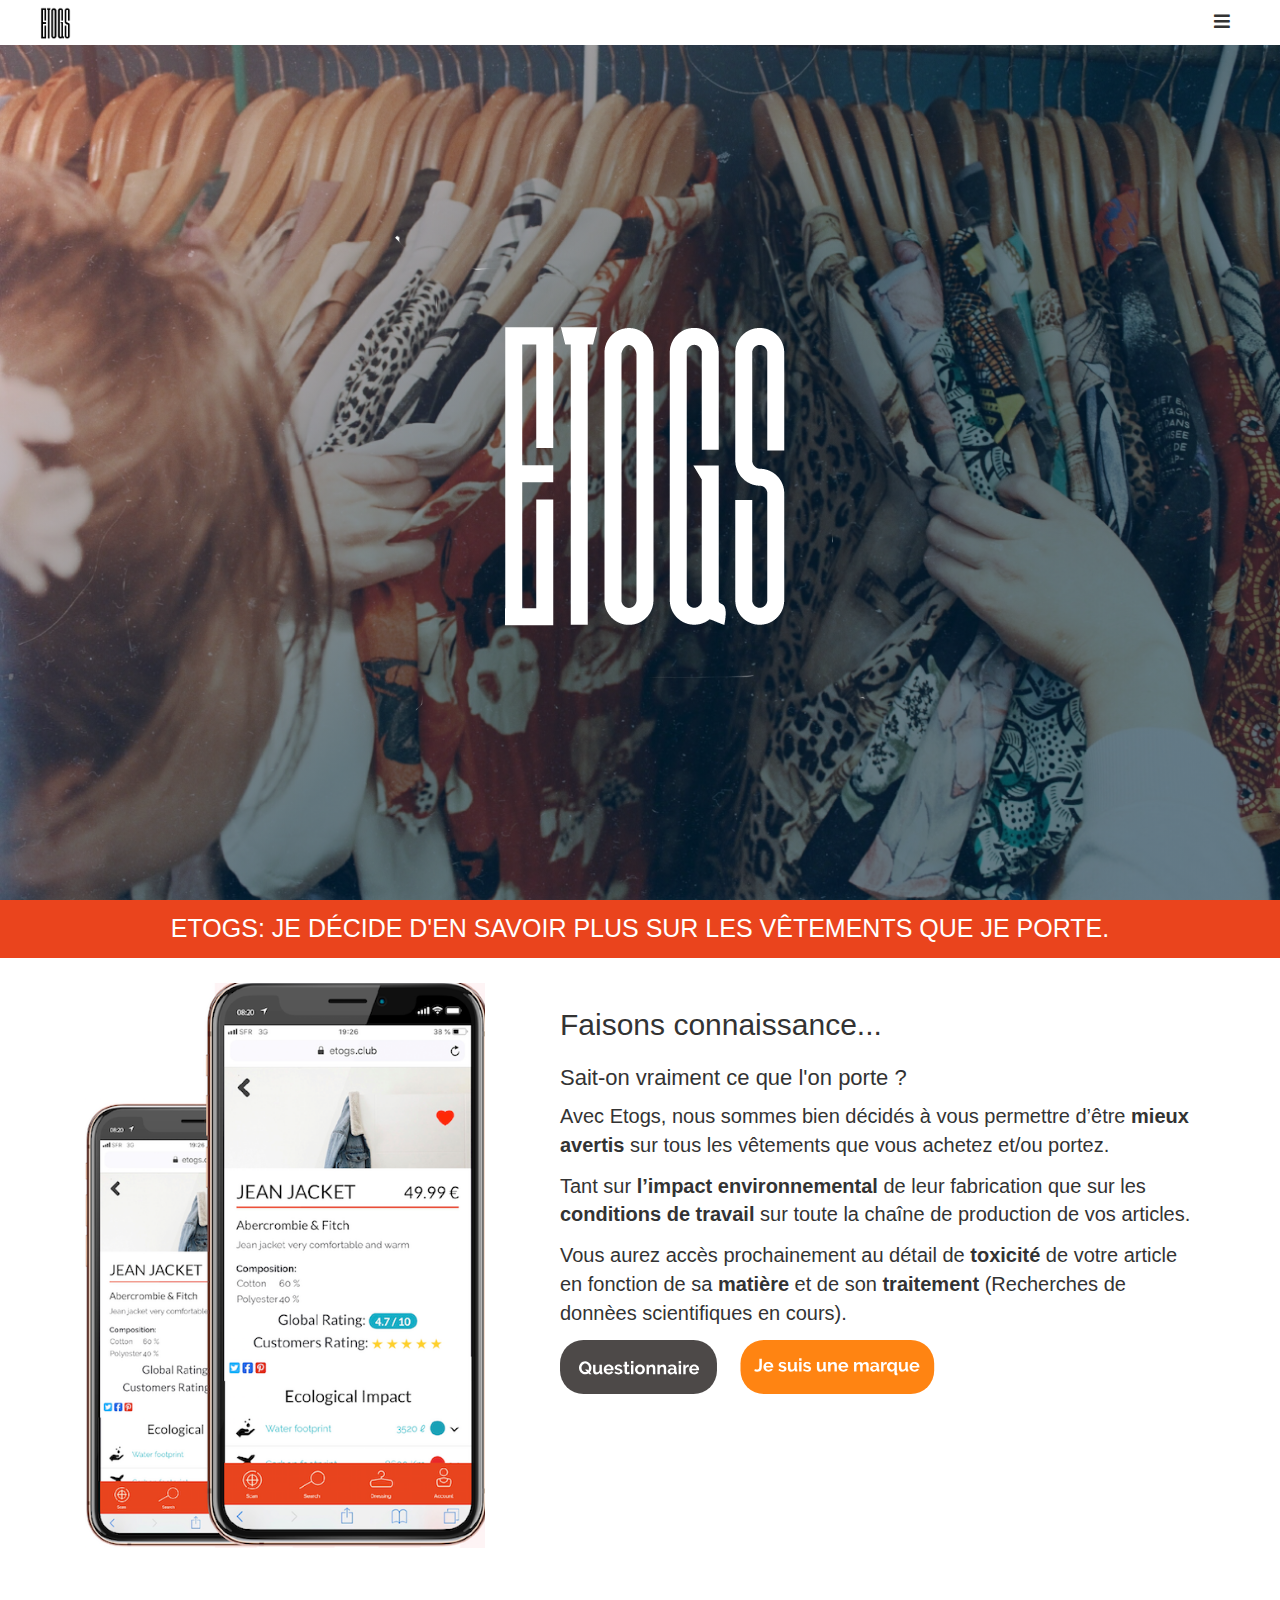
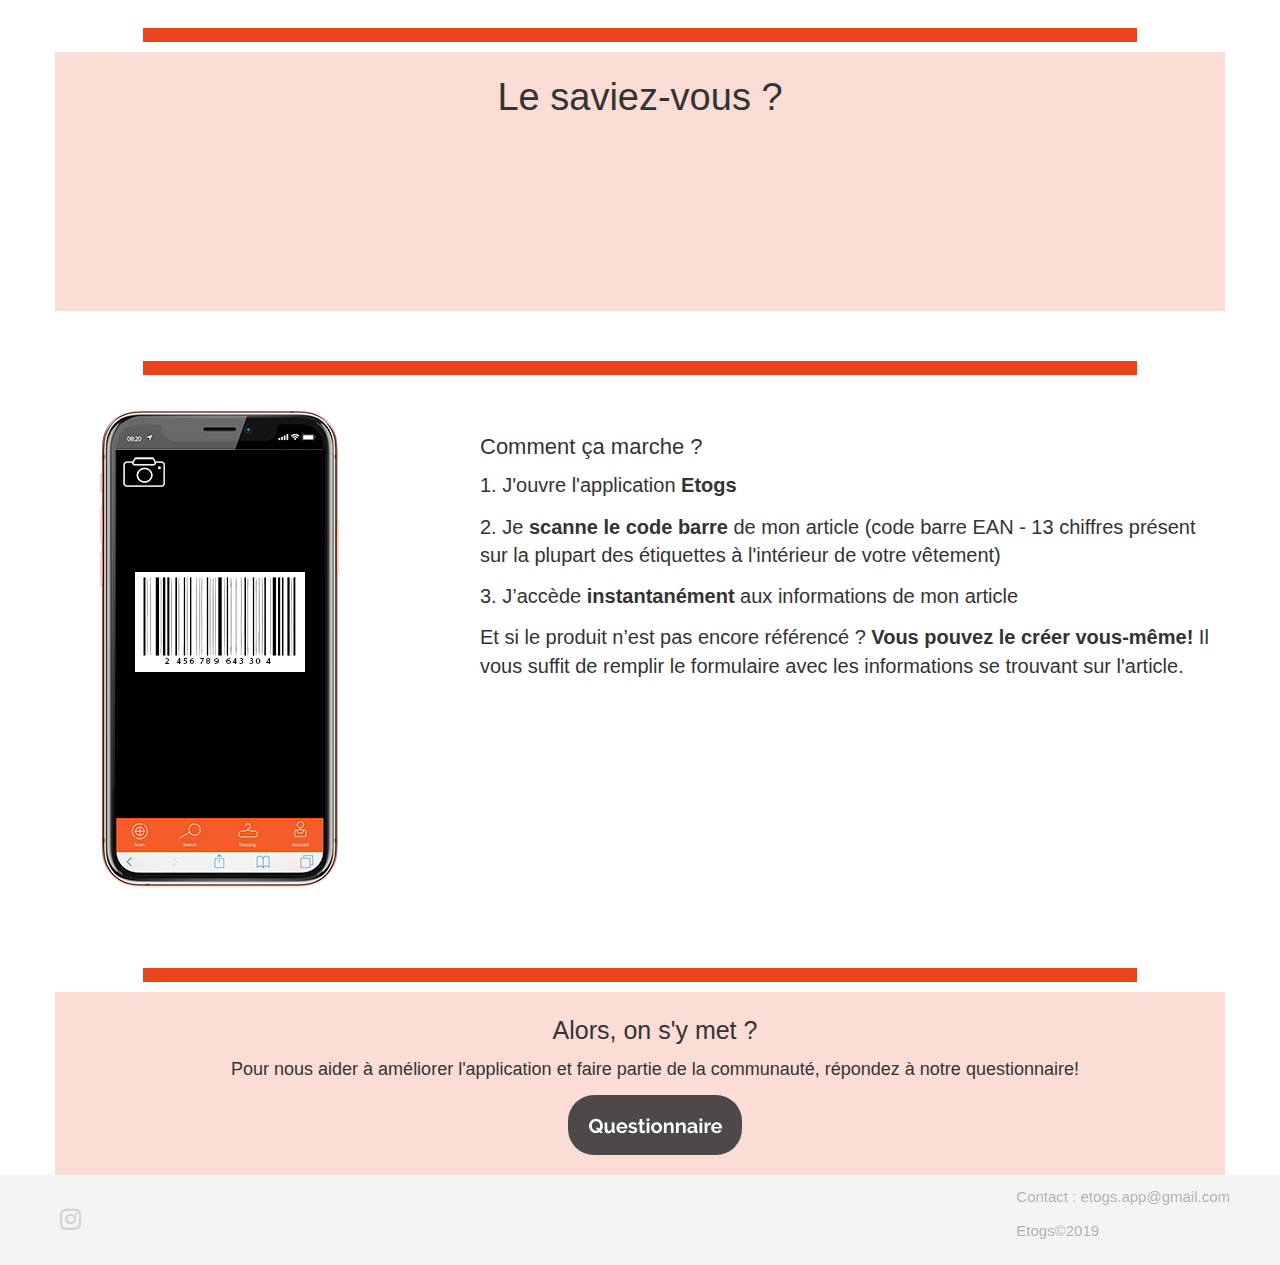
==== commit e4a0dbd8: "Automated commit at 2019-04-10 13:03:56 UTC by middleman-deploy 2.0.0-alpha" ====
--- a/index.html
+++ b/index.html
@@ -59,9 +59,9 @@
         <h2>Sait-on vraiment ce que l'on porte ?</h2>
         <p>Avec Etogs, nous sommes bien décidés à vous permettre d’être <strong>mieux avertis</strong> sur tous les vêtements que vous achetez et/ou portez.</p>
         <p>Tant sur <strong>l’impact environnemental </strong> de leur fabrication que sur les <strong>conditions de travail</strong> sur toute la chaîne de production de vos articles.</p>
-        <p>Vous aurez accès prochainement au détail de toxicité de votre article en fonction de sa matière et de son traitement (Recherches de donnèes scientifiques en cours).</p>
+        <p>Vous aurez accès prochainement au détail de <strong>toxicité</strong> de votre article en fonction de sa <strong>matière</strong> et de son <strong>traitement</strong> (Recherches de donnèes scientifiques en cours).</p>
         <div class="btns">
-<a href="https://webquest.fr/?m=65992_etogs---je-veux-tout-savoir-sur-ce-que-je-porte" target="_blank">            <img src="images/btn_questionnaire-eb5a7b9f.svg" alt="Btn questionnaire" />
+<a href="https://www.survio.com/survey/d/A1Q7E2R9J1D7S9X9Y" target="_blank">            <img src="images/btn_questionnaire-eb5a7b9f.svg" alt="Btn questionnaire" />
 </a><a href="marques.html">            <img src="images/btn_brand-06a80765.svg" alt="Btn brand" />
 </a>        </div>
       </div>
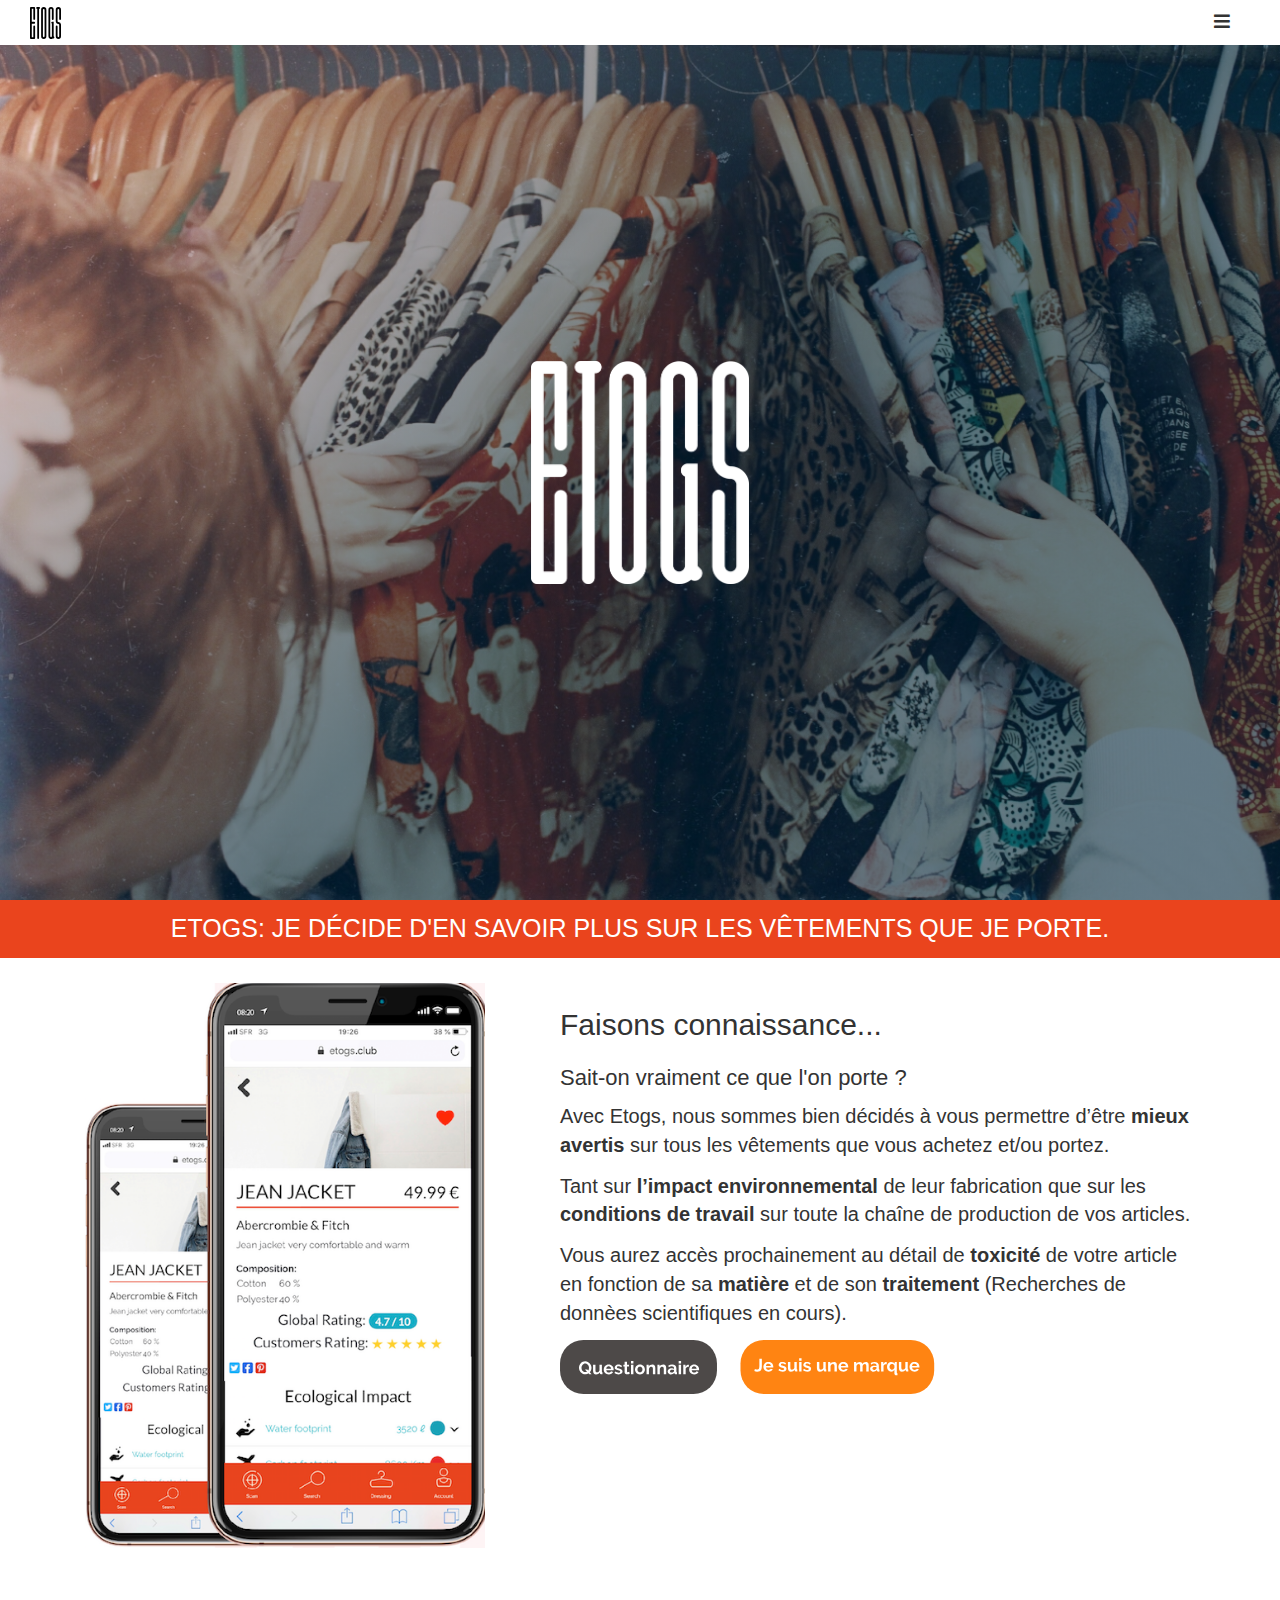
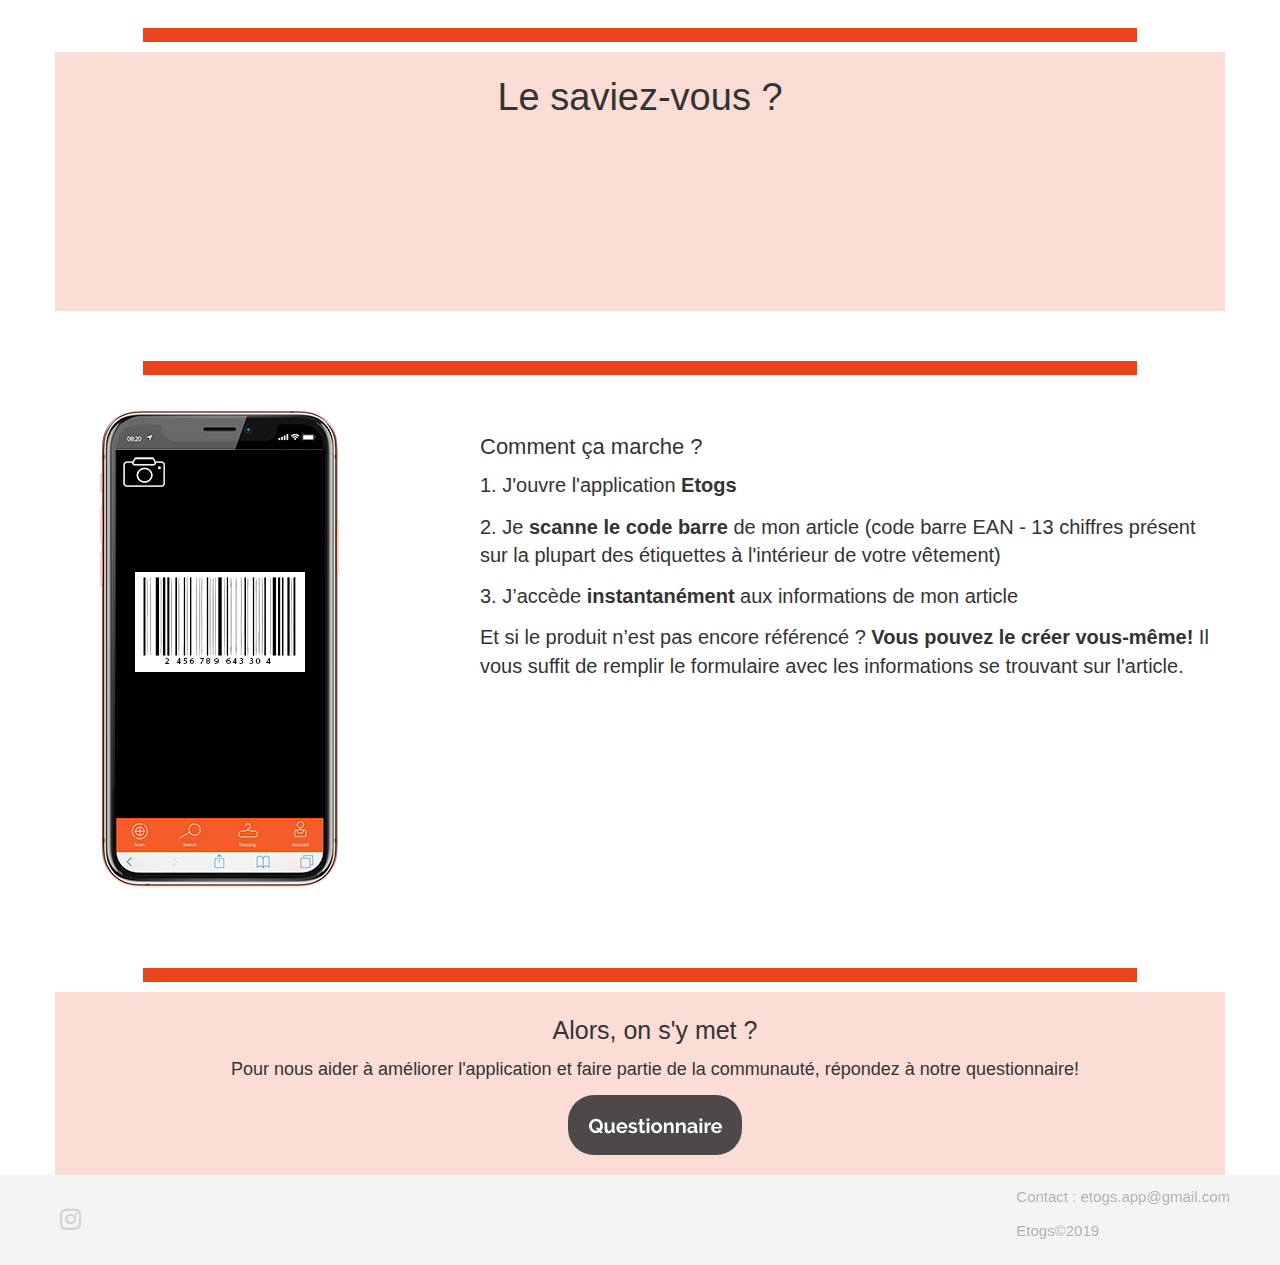
==== commit 6efcc626: "Automated commit at 2019-04-10 16:03:54 UTC by middleman-deploy 2.0.0-alpha" ====
--- a/index.html
+++ b/index.html
@@ -7,7 +7,7 @@
           content="width=device-width, initial-scale=1, shrink-to-fit=no">
     <!-- Use the title from a page's frontmatter if it has one -->
     <title>Etogs - Presentation</title>
-    <link href="stylesheets/application-f1c262d1.css" rel="stylesheet" />
+    <link href="stylesheets/application-823e3a95.css" rel="stylesheet" />
     <script src="javascripts/application-e2d54644.js"></script>
     <link href="images/transparent_black_last-feab1979.png" rel="icon" type="image/png" />
   </head>
@@ -16,7 +16,7 @@
     <div class="navbar-wagon">
   <!-- Logo -->
   <a href="/" class="navbar-wagon-brand">
-    <img src="images/transparent_black_last-feab1979.png" alt="logo">
+    <img src="images/logo-last-BK-29aea264.svg" alt="logo">
   </a>
 
   <!-- Right Navigation -->
@@ -40,7 +40,7 @@
     <!-- Banner -->
 <div class="banner" style="background-image: linear-gradient(-225deg, #efa09e69 0%, rgba(0,36,61,0.6) 50%), url(images/friperie-84e3411a.jpg);">
   <div class="banner-content">
-    <img src="images/transparent_white_last-1ab2e16d.png" alt="">
+    <img src="images/transparent_white-dcbbf3bb.png" alt="">
   </div>
 </div>
 <div class="accroche text-center">
@@ -110,7 +110,7 @@
         <div class="btn_go">
           <h2>Alors, on s'y met ?</h2>
           <p>Pour nous aider à améliorer l'application et faire partie de la communauté, répondez à notre questionnaire!</p>
-<a href="https://webquest.fr/?m=65992_etogs---je-veux-tout-savoir-sur-ce-que-je-porte" target="_blank">            <img src="images/btn_questionnaire-eb5a7b9f.svg" alt="Btn questionnaire" />
+<a href="https://www.survio.com/survey/d/A1Q7E2R9J1D7S9X9Y" target="_blank">            <img src="images/btn_questionnaire-eb5a7b9f.svg" alt="Btn questionnaire" />
 </a>        </div>
       </div>
     </div>
--- a/stylesheets/application-823e3a95.css
+++ b/stylesheets/application-823e3a95.css
@@ -0,0 +1,8 @@
+@import url("fonts.googleapis.com/css?family=Nanum+Gothic|Roboto:300" rel="stylesheet");/*!
+ * Bootstrap v3.3.7 (http://getbootstrap.com)
+ * Copyright 2011-2016 Twitter, Inc.
+ * Licensed under MIT (https://github.com/twbs/bootstrap/blob/master/LICENSE)
+ *//*! normalize.css v3.0.3 | MIT License | github.com/necolas/normalize.css */html{font-family:sans-serif;-ms-text-size-adjust:100%;-webkit-text-size-adjust:100%}body{margin:0}article,aside,details,figcaption,figure,footer,header,hgroup,main,menu,nav,section,summary{display:block}audio,canvas,progress,video{display:inline-block;vertical-align:baseline}audio:not([controls]){display:none;height:0}[hidden],template{display:none}a{background-color:transparent}a:active,a:hover{outline:0}abbr[title]{border-bottom:1px dotted}b,strong{font-weight:bold}dfn{font-style:italic}h1{font-size:2em;margin:0.67em 0}mark{background:#ff0;color:#000}small{font-size:80%}sub,sup{font-size:75%;line-height:0;position:relative;vertical-align:baseline}sup{top:-0.5em}sub{bottom:-0.25em}img{border:0}svg:not(:root){overflow:hidden}figure{margin:1em 40px}hr{-webkit-box-sizing:content-box;box-sizing:content-box;height:0}pre{overflow:auto}code,kbd,pre,samp{font-family:monospace, monospace;font-size:1em}button,input,optgroup,select,textarea{color:inherit;font:inherit;margin:0}button{overflow:visible}button,select{text-transform:none}button,html input[type="button"],input[type="reset"],input[type="submit"]{-webkit-appearance:button;cursor:pointer}button[disabled],html input[disabled]{cursor:default}button::-moz-focus-inner,input::-moz-focus-inner{border:0;padding:0}input{line-height:normal}input[type="checkbox"],input[type="radio"]{-webkit-box-sizing:border-box;box-sizing:border-box;padding:0}input[type="number"]::-webkit-inner-spin-button,input[type="number"]::-webkit-outer-spin-button{height:auto}input[type="search"]{-webkit-appearance:textfield;-webkit-box-sizing:content-box;box-sizing:content-box}input[type="search"]::-webkit-search-cancel-button,input[type="search"]::-webkit-search-decoration{-webkit-appearance:none}fieldset{border:1px solid #c0c0c0;margin:0 2px;padding:0.35em 0.625em 0.75em}legend{border:0;padding:0}textarea{overflow:auto}optgroup{font-weight:bold}table{border-collapse:collapse;border-spacing:0}td,th{padding:0}/*! Source: https://github.com/h5bp/html5-boilerplate/blob/master/src/css/main.css */@media print{*,*:before,*:after{background:transparent !important;color:#000 !important;-webkit-box-shadow:none !important;box-shadow:none !important;text-shadow:none !important}a,a:visited{text-decoration:underline}a[href]:after{content:" (" attr(href) ")"}abbr[title]:after{content:" (" attr(title) ")"}a[href^="#"]:after,a[href^="javascript:"]:after{content:""}pre,blockquote{border:1px solid #999;page-break-inside:avoid}thead{display:table-header-group}tr,img{page-break-inside:avoid}img{max-width:100% !important}p,h2,h3{orphans:3;widows:3}h2,h3{page-break-after:avoid}.navbar{display:none}.btn>.caret,.dropup>.btn>.caret{border-top-color:#000 !important}.label{border:1px solid #000}.table{border-collapse:collapse !important}.table td,.table th{background-color:#fff !important}.table-bordered th,.table-bordered td{border:1px solid #ddd !important}}@font-face{font-family:'Glyphicons Halflings';src:url("../assets/bootstrap/glyphicons-halflings-regular-86b6f62b.eot");src:url("../assets/bootstrap/glyphicons-halflings-regular-86b6f62b.eot?#iefix") format("embedded-opentype"),url("../assets/bootstrap/glyphicons-halflings-regular-ca35b697.woff2") format("woff2"),url("../assets/bootstrap/glyphicons-halflings-regular-278e49a8.woff") format("woff"),url("../assets/bootstrap/glyphicons-halflings-regular-44bc1850.ttf") format("truetype"),url("../assets/bootstrap/glyphicons-halflings-regular-de51a849.svg#glyphicons_halflingsregular") format("svg")}.glyphicon{position:relative;top:1px;display:inline-block;font-family:'Glyphicons Halflings';font-style:normal;font-weight:normal;line-height:1;-webkit-font-smoothing:antialiased;-moz-osx-font-smoothing:grayscale}.glyphicon-asterisk:before{content:"\002a"}.glyphicon-plus:before{content:"\002b"}.glyphicon-euro:before,.glyphicon-eur:before{content:"\20ac"}.glyphicon-minus:before{content:"\2212"}.glyphicon-cloud:before{content:"\2601"}.glyphicon-envelope:before{content:"\2709"}.glyphicon-pencil:before{content:"\270f"}.glyphicon-glass:before{content:"\e001"}.glyphicon-music:before{content:"\e002"}.glyphicon-search:before{content:"\e003"}.glyphicon-heart:before{content:"\e005"}.glyphicon-star:before{content:"\e006"}.glyphicon-star-empty:before{content:"\e007"}.glyphicon-user:before{content:"\e008"}.glyphicon-film:before{content:"\e009"}.glyphicon-th-large:before{content:"\e010"}.glyphicon-th:before{content:"\e011"}.glyphicon-th-list:before{content:"\e012"}.glyphicon-ok:before{content:"\e013"}.glyphicon-remove:before{content:"\e014"}.glyphicon-zoom-in:before{content:"\e015"}.glyphicon-zoom-out:before{content:"\e016"}.glyphicon-off:before{content:"\e017"}.glyphicon-signal:before{content:"\e018"}.glyphicon-cog:before{content:"\e019"}.glyphicon-trash:before{content:"\e020"}.glyphicon-home:before{content:"\e021"}.glyphicon-file:before{content:"\e022"}.glyphicon-time:before{content:"\e023"}.glyphicon-road:before{content:"\e024"}.glyphicon-download-alt:before{content:"\e025"}.glyphicon-download:before{content:"\e026"}.glyphicon-upload:before{content:"\e027"}.glyphicon-inbox:before{content:"\e028"}.glyphicon-play-circle:before{content:"\e029"}.glyphicon-repeat:before{content:"\e030"}.glyphicon-refresh:before{content:"\e031"}.glyphicon-list-alt:before{content:"\e032"}.glyphicon-lock:before{content:"\e033"}.glyphicon-flag:before{content:"\e034"}.glyphicon-headphones:before{content:"\e035"}.glyphicon-volume-off:before{content:"\e036"}.glyphicon-volume-down:before{content:"\e037"}.glyphicon-volume-up:before{content:"\e038"}.glyphicon-qrcode:before{content:"\e039"}.glyphicon-barcode:before{content:"\e040"}.glyphicon-tag:before{content:"\e041"}.glyphicon-tags:before{content:"\e042"}.glyphicon-book:before{content:"\e043"}.glyphicon-bookmark:before{content:"\e044"}.glyphicon-print:before{content:"\e045"}.glyphicon-camera:before{content:"\e046"}.glyphicon-font:before{content:"\e047"}.glyphicon-bold:before{content:"\e048"}.glyphicon-italic:before{content:"\e049"}.glyphicon-text-height:before{content:"\e050"}.glyphicon-text-width:before{content:"\e051"}.glyphicon-align-left:before{content:"\e052"}.glyphicon-align-center:before{content:"\e053"}.glyphicon-align-right:before{content:"\e054"}.glyphicon-align-justify:before{content:"\e055"}.glyphicon-list:before{content:"\e056"}.glyphicon-indent-left:before{content:"\e057"}.glyphicon-indent-right:before{content:"\e058"}.glyphicon-facetime-video:before{content:"\e059"}.glyphicon-picture:before{content:"\e060"}.glyphicon-map-marker:before{content:"\e062"}.glyphicon-adjust:before{content:"\e063"}.glyphicon-tint:before{content:"\e064"}.glyphicon-edit:before{content:"\e065"}.glyphicon-share:before{content:"\e066"}.glyphicon-check:before{content:"\e067"}.glyphicon-move:before{content:"\e068"}.glyphicon-step-backward:before{content:"\e069"}.glyphicon-fast-backward:before{content:"\e070"}.glyphicon-backward:before{content:"\e071"}.glyphicon-play:before{content:"\e072"}.glyphicon-pause:before{content:"\e073"}.glyphicon-stop:before{content:"\e074"}.glyphicon-forward:before{content:"\e075"}.glyphicon-fast-forward:before{content:"\e076"}.glyphicon-step-forward:before{content:"\e077"}.glyphicon-eject:before{content:"\e078"}.glyphicon-chevron-left:before{content:"\e079"}.glyphicon-chevron-right:before{content:"\e080"}.glyphicon-plus-sign:before{content:"\e081"}.glyphicon-minus-sign:before{content:"\e082"}.glyphicon-remove-sign:before{content:"\e083"}.glyphicon-ok-sign:before{content:"\e084"}.glyphicon-question-sign:before{content:"\e085"}.glyphicon-info-sign:before{content:"\e086"}.glyphicon-screenshot:before{content:"\e087"}.glyphicon-remove-circle:before{content:"\e088"}.glyphicon-ok-circle:before{content:"\e089"}.glyphicon-ban-circle:before{content:"\e090"}.glyphicon-arrow-left:before{content:"\e091"}.glyphicon-arrow-right:before{content:"\e092"}.glyphicon-arrow-up:before{content:"\e093"}.glyphicon-arrow-down:before{content:"\e094"}.glyphicon-share-alt:before{content:"\e095"}.glyphicon-resize-full:before{content:"\e096"}.glyphicon-resize-small:before{content:"\e097"}.glyphicon-exclamation-sign:before{content:"\e101"}.glyphicon-gift:before{content:"\e102"}.glyphicon-leaf:before{content:"\e103"}.glyphicon-fire:before{content:"\e104"}.glyphicon-eye-open:before{content:"\e105"}.glyphicon-eye-close:before{content:"\e106"}.glyphicon-warning-sign:before{content:"\e107"}.glyphicon-plane:before{content:"\e108"}.glyphicon-calendar:before{content:"\e109"}.glyphicon-random:before{content:"\e110"}.glyphicon-comment:before{content:"\e111"}.glyphicon-magnet:before{content:"\e112"}.glyphicon-chevron-up:before{content:"\e113"}.glyphicon-chevron-down:before{content:"\e114"}.glyphicon-retweet:before{content:"\e115"}.glyphicon-shopping-cart:before{content:"\e116"}.glyphicon-folder-close:before{content:"\e117"}.glyphicon-folder-open:before{content:"\e118"}.glyphicon-resize-vertical:before{content:"\e119"}.glyphicon-resize-horizontal:before{content:"\e120"}.glyphicon-hdd:before{content:"\e121"}.glyphicon-bullhorn:before{content:"\e122"}.glyphicon-bell:before{content:"\e123"}.glyphicon-certificate:before{content:"\e124"}.glyphicon-thumbs-up:before{content:"\e125"}.glyphicon-thumbs-down:before{content:"\e126"}.glyphicon-hand-right:before{content:"\e127"}.glyphicon-hand-left:before{content:"\e128"}.glyphicon-hand-up:before{content:"\e129"}.glyphicon-hand-down:before{content:"\e130"}.glyphicon-circle-arrow-right:before{content:"\e131"}.glyphicon-circle-arrow-left:before{content:"\e132"}.glyphicon-circle-arrow-up:before{content:"\e133"}.glyphicon-circle-arrow-down:before{content:"\e134"}.glyphicon-globe:before{content:"\e135"}.glyphicon-wrench:before{content:"\e136"}.glyphicon-tasks:before{content:"\e137"}.glyphicon-filter:before{content:"\e138"}.glyphicon-briefcase:before{content:"\e139"}.glyphicon-fullscreen:before{content:"\e140"}.glyphicon-dashboard:before{content:"\e141"}.glyphicon-paperclip:before{content:"\e142"}.glyphicon-heart-empty:before{content:"\e143"}.glyphicon-link:before{content:"\e144"}.glyphicon-phone:before{content:"\e145"}.glyphicon-pushpin:before{content:"\e146"}.glyphicon-usd:before{content:"\e148"}.glyphicon-gbp:before{content:"\e149"}.glyphicon-sort:before{content:"\e150"}.glyphicon-sort-by-alphabet:before{content:"\e151"}.glyphicon-sort-by-alphabet-alt:before{content:"\e152"}.glyphicon-sort-by-order:before{content:"\e153"}.glyphicon-sort-by-order-alt:before{content:"\e154"}.glyphicon-sort-by-attributes:before{content:"\e155"}.glyphicon-sort-by-attributes-alt:before{content:"\e156"}.glyphicon-unchecked:before{content:"\e157"}.glyphicon-expand:before{content:"\e158"}.glyphicon-collapse-down:before{content:"\e159"}.glyphicon-collapse-up:before{content:"\e160"}.glyphicon-log-in:before{content:"\e161"}.glyphicon-flash:before{content:"\e162"}.glyphicon-log-out:before{content:"\e163"}.glyphicon-new-window:before{content:"\e164"}.glyphicon-record:before{content:"\e165"}.glyphicon-save:before{content:"\e166"}.glyphicon-open:before{content:"\e167"}.glyphicon-saved:before{content:"\e168"}.glyphicon-import:before{content:"\e169"}.glyphicon-export:before{content:"\e170"}.glyphicon-send:before{content:"\e171"}.glyphicon-floppy-disk:before{content:"\e172"}.glyphicon-floppy-saved:before{content:"\e173"}.glyphicon-floppy-remove:before{content:"\e174"}.glyphicon-floppy-save:before{content:"\e175"}.glyphicon-floppy-open:before{content:"\e176"}.glyphicon-credit-card:before{content:"\e177"}.glyphicon-transfer:before{content:"\e178"}.glyphicon-cutlery:before{content:"\e179"}.glyphicon-header:before{content:"\e180"}.glyphicon-compressed:before{content:"\e181"}.glyphicon-earphone:before{content:"\e182"}.glyphicon-phone-alt:before{content:"\e183"}.glyphicon-tower:before{content:"\e184"}.glyphicon-stats:before{content:"\e185"}.glyphicon-sd-video:before{content:"\e186"}.glyphicon-hd-video:before{content:"\e187"}.glyphicon-subtitles:before{content:"\e188"}.glyphicon-sound-stereo:before{content:"\e189"}.glyphicon-sound-dolby:before{content:"\e190"}.glyphicon-sound-5-1:before{content:"\e191"}.glyphicon-sound-6-1:before{content:"\e192"}.glyphicon-sound-7-1:before{content:"\e193"}.glyphicon-copyright-mark:before{content:"\e194"}.glyphicon-registration-mark:before{content:"\e195"}.glyphicon-cloud-download:before{content:"\e197"}.glyphicon-cloud-upload:before{content:"\e198"}.glyphicon-tree-conifer:before{content:"\e199"}.glyphicon-tree-deciduous:before{content:"\e200"}.glyphicon-cd:before{content:"\e201"}.glyphicon-save-file:before{content:"\e202"}.glyphicon-open-file:before{content:"\e203"}.glyphicon-level-up:before{content:"\e204"}.glyphicon-copy:before{content:"\e205"}.glyphicon-paste:before{content:"\e206"}.glyphicon-alert:before{content:"\e209"}.glyphicon-equalizer:before{content:"\e210"}.glyphicon-king:before{content:"\e211"}.glyphicon-queen:before{content:"\e212"}.glyphicon-pawn:before{content:"\e213"}.glyphicon-bishop:before{content:"\e214"}.glyphicon-knight:before{content:"\e215"}.glyphicon-baby-formula:before{content:"\e216"}.glyphicon-tent:before{content:"\26fa"}.glyphicon-blackboard:before{content:"\e218"}.glyphicon-bed:before{content:"\e219"}.glyphicon-apple:before{content:"\f8ff"}.glyphicon-erase:before{content:"\e221"}.glyphicon-hourglass:before{content:"\231b"}.glyphicon-lamp:before{content:"\e223"}.glyphicon-duplicate:before{content:"\e224"}.glyphicon-piggy-bank:before{content:"\e225"}.glyphicon-scissors:before{content:"\e226"}.glyphicon-bitcoin:before{content:"\e227"}.glyphicon-btc:before{content:"\e227"}.glyphicon-xbt:before{content:"\e227"}.glyphicon-yen:before{content:"\00a5"}.glyphicon-jpy:before{content:"\00a5"}.glyphicon-ruble:before{content:"\20bd"}.glyphicon-rub:before{content:"\20bd"}.glyphicon-scale:before{content:"\e230"}.glyphicon-ice-lolly:before{content:"\e231"}.glyphicon-ice-lolly-tasted:before{content:"\e232"}.glyphicon-education:before{content:"\e233"}.glyphicon-option-horizontal:before{content:"\e234"}.glyphicon-option-vertical:before{content:"\e235"}.glyphicon-menu-hamburger:before{content:"\e236"}.glyphicon-modal-window:before{content:"\e237"}.glyphicon-oil:before{content:"\e238"}.glyphicon-grain:before{content:"\e239"}.glyphicon-sunglasses:before{content:"\e240"}.glyphicon-text-size:before{content:"\e241"}.glyphicon-text-color:before{content:"\e242"}.glyphicon-text-background:before{content:"\e243"}.glyphicon-object-align-top:before{content:"\e244"}.glyphicon-object-align-bottom:before{content:"\e245"}.glyphicon-object-align-horizontal:before{content:"\e246"}.glyphicon-object-align-left:before{content:"\e247"}.glyphicon-object-align-vertical:before{content:"\e248"}.glyphicon-object-align-right:before{content:"\e249"}.glyphicon-triangle-right:before{content:"\e250"}.glyphicon-triangle-left:before{content:"\e251"}.glyphicon-triangle-bottom:before{content:"\e252"}.glyphicon-triangle-top:before{content:"\e253"}.glyphicon-console:before{content:"\e254"}.glyphicon-superscript:before{content:"\e255"}.glyphicon-subscript:before{content:"\e256"}.glyphicon-menu-left:before{content:"\e257"}.glyphicon-menu-right:before{content:"\e258"}.glyphicon-menu-down:before{content:"\e259"}.glyphicon-menu-up:before{content:"\e260"}*{-webkit-box-sizing:border-box;box-sizing:border-box}*:before,*:after{-webkit-box-sizing:border-box;box-sizing:border-box}html{font-size:10px;-webkit-tap-highlight-color:transparent}body{font-family:"Raleway", "Helvetica", "sans-serif";font-size:18px;line-height:1.42857143;color:#333333;background-color:#F4F4F4}input,button,select,textarea{font-family:inherit;font-size:inherit;line-height:inherit}a{color:#0496FF;text-decoration:none}a:hover,a:focus{color:#006ab7;text-decoration:underline}a:focus{outline:5px auto -webkit-focus-ring-color;outline-offset:-2px}figure{margin:0}img{vertical-align:middle}.img-responsive{display:block;max-width:100%;height:auto}.img-rounded{border-radius:4px}.img-thumbnail{padding:4px;line-height:1.42857143;background-color:#F4F4F4;border:1px solid #ddd;border-radius:4px;-webkit-transition:all 0.2s ease-in-out;transition:all 0.2s ease-in-out;display:inline-block;max-width:100%;height:auto}.img-circle{border-radius:50%}hr{margin-top:25px;margin-bottom:25px;border:0;border-top:1px solid #eeeeee}.sr-only{position:absolute;width:1px;height:1px;margin:-1px;padding:0;overflow:hidden;clip:rect(0, 0, 0, 0);border:0}.sr-only-focusable:active,.sr-only-focusable:focus{position:static;width:auto;height:auto;margin:0;overflow:visible;clip:auto}[role="button"]{cursor:pointer}h1,h2,h3,h4,h5,h6,.h1,.h2,.h3,.h4,.h5,.h6{font-family:"Nanum Gothic", "Helvetica", "sans-serif";font-weight:500;line-height:1.1;color:inherit}h1 small,h1 .small,h2 small,h2 .small,h3 small,h3 .small,h4 small,h4 .small,h5 small,h5 .small,h6 small,h6 .small,.h1 small,.h1 .small,.h2 small,.h2 .small,.h3 small,.h3 .small,.h4 small,.h4 .small,.h5 small,.h5 .small,.h6 small,.h6 .small{font-weight:normal;line-height:1;color:#777777}h1,.h1,h2,.h2,h3,.h3{margin-top:25px;margin-bottom:12.5px}h1 small,h1 .small,.h1 small,.h1 .small,h2 small,h2 .small,.h2 small,.h2 .small,h3 small,h3 .small,.h3 small,.h3 .small{font-size:65%}h4,.h4,h5,.h5,h6,.h6{margin-top:12.5px;margin-bottom:12.5px}h4 small,h4 .small,.h4 small,.h4 .small,h5 small,h5 .small,.h5 small,.h5 .small,h6 small,h6 .small,.h6 small,.h6 .small{font-size:75%}h1,.h1{font-size:46px}h2,.h2{font-size:38px}h3,.h3{font-size:31px}h4,.h4{font-size:23px}h5,.h5{font-size:18px}h6,.h6{font-size:16px}p{margin:0 0 12.5px}.lead{margin-bottom:25px;font-size:20px;font-weight:300;line-height:1.4}@media (min-width: 768px){.lead{font-size:27px}}small,.small{font-size:88%}mark,.mark{background-color:#fcf8e3;padding:.2em}.text-left{text-align:left}.text-right{text-align:right}.text-center{text-align:center}.text-justify{text-align:justify}.text-nowrap{white-space:nowrap}.text-lowercase{text-transform:lowercase}.text-uppercase,.initialism{text-transform:uppercase}.text-capitalize{text-transform:capitalize}.text-muted{color:#777777}.text-primary{color:#0496FF}a.text-primary:hover,a.text-primary:focus{color:#0079d0}.text-success{color:#3c763d}a.text-success:hover,a.text-success:focus{color:#2b542c}.text-info{color:#31708f}a.text-info:hover,a.text-info:focus{color:#245269}.text-warning{color:#8a6d3b}a.text-warning:hover,a.text-warning:focus{color:#66512c}.text-danger{color:#a94442}a.text-danger:hover,a.text-danger:focus{color:#843534}.bg-primary{color:#fff}.bg-primary{background-color:#0496FF}a.bg-primary:hover,a.bg-primary:focus{background-color:#0079d0}.bg-success{background-color:#dff0d8}a.bg-success:hover,a.bg-success:focus{background-color:#c1e2b3}.bg-info{background-color:#d9edf7}a.bg-info:hover,a.bg-info:focus{background-color:#afd9ee}.bg-warning{background-color:#fcf8e3}a.bg-warning:hover,a.bg-warning:focus{background-color:#f7ecb5}.bg-danger{background-color:#f2dede}a.bg-danger:hover,a.bg-danger:focus{background-color:#e4b9b9}.page-header{padding-bottom:11.5px;margin:50px 0 25px;border-bottom:1px solid #eeeeee}ul,ol{margin-top:0;margin-bottom:12.5px}ul ul,ul ol,ol ul,ol ol{margin-bottom:0}.list-unstyled{padding-left:0;list-style:none}.list-inline{padding-left:0;list-style:none;margin-left:-5px}.list-inline>li{display:inline-block;padding-left:5px;padding-right:5px}dl{margin-top:0;margin-bottom:25px}dt,dd{line-height:1.42857143}dt{font-weight:bold}dd{margin-left:0}.dl-horizontal dd:before,.dl-horizontal dd:after{content:" ";display:table}.dl-horizontal dd:after{clear:both}@media (min-width: 768px){.dl-horizontal dt{float:left;width:160px;clear:left;text-align:right;overflow:hidden;text-overflow:ellipsis;white-space:nowrap}.dl-horizontal dd{margin-left:180px}}abbr[title],abbr[data-original-title]{cursor:help;border-bottom:1px dotted #777777}.initialism{font-size:90%}blockquote{padding:12.5px 25px;margin:0 0 25px;font-size:22.5px;border-left:5px solid #eeeeee}blockquote p:last-child,blockquote ul:last-child,blockquote ol:last-child{margin-bottom:0}blockquote footer,blockquote small,blockquote .small{display:block;font-size:80%;line-height:1.42857143;color:#777777}blockquote footer:before,blockquote small:before,blockquote .small:before{content:'\2014 \00A0'}.blockquote-reverse,blockquote.pull-right{padding-right:15px;padding-left:0;border-right:5px solid #eeeeee;border-left:0;text-align:right}.blockquote-reverse footer:before,.blockquote-reverse small:before,.blockquote-reverse .small:before,blockquote.pull-right footer:before,blockquote.pull-right small:before,blockquote.pull-right .small:before{content:''}.blockquote-reverse footer:after,.blockquote-reverse small:after,.blockquote-reverse .small:after,blockquote.pull-right footer:after,blockquote.pull-right small:after,blockquote.pull-right .small:after{content:'\00A0 \2014'}address{margin-bottom:25px;font-style:normal;line-height:1.42857143}code,kbd,pre,samp{font-family:Menlo, Monaco, Consolas, "Courier New", monospace}code{padding:2px 4px;font-size:90%;color:#c7254e;background-color:#f9f2f4;border-radius:4px}kbd{padding:2px 4px;font-size:90%;color:#fff;background-color:#333;border-radius:2px;-webkit-box-shadow:inset 0 -1px 0 rgba(0,0,0,0.25);box-shadow:inset 0 -1px 0 rgba(0,0,0,0.25)}kbd kbd{padding:0;font-size:100%;font-weight:bold;-webkit-box-shadow:none;box-shadow:none}pre{display:block;padding:12px;margin:0 0 12.5px;font-size:17px;line-height:1.42857143;word-break:break-all;word-wrap:break-word;color:#333333;background-color:#f5f5f5;border:1px solid #ccc;border-radius:4px}pre code{padding:0;font-size:inherit;color:inherit;white-space:pre-wrap;background-color:transparent;border-radius:0}.pre-scrollable{max-height:340px;overflow-y:scroll}.container{margin-right:auto;margin-left:auto;padding-left:15px;padding-right:15px}.container:before,.container:after{content:" ";display:table}.container:after{clear:both}@media (min-width: 768px){.container{width:750px}}@media (min-width: 992px){.container{width:970px}}@media (min-width: 1200px){.container{width:1170px}}.container-fluid{margin-right:auto;margin-left:auto;padding-left:15px;padding-right:15px}.container-fluid:before,.container-fluid:after{content:" ";display:table}.container-fluid:after{clear:both}.row{margin-left:-15px;margin-right:-15px}.row:before,.row:after{content:" ";display:table}.row:after{clear:both}.col-xs-1,.col-sm-1,.col-md-1,.col-lg-1,.col-xs-2,.col-sm-2,.col-md-2,.col-lg-2,.col-xs-3,.col-sm-3,.col-md-3,.col-lg-3,.col-xs-4,.col-sm-4,.col-md-4,.col-lg-4,.col-xs-5,.col-sm-5,.col-md-5,.col-lg-5,.col-xs-6,.col-sm-6,.col-md-6,.col-lg-6,.col-xs-7,.col-sm-7,.col-md-7,.col-lg-7,.col-xs-8,.col-sm-8,.col-md-8,.col-lg-8,.col-xs-9,.col-sm-9,.col-md-9,.col-lg-9,.col-xs-10,.col-sm-10,.col-md-10,.col-lg-10,.col-xs-11,.col-sm-11,.col-md-11,.col-lg-11,.col-xs-12,.col-sm-12,.col-md-12,.col-lg-12{position:relative;min-height:1px;padding-left:15px;padding-right:15px}.col-xs-1,.col-xs-2,.col-xs-3,.col-xs-4,.col-xs-5,.col-xs-6,.col-xs-7,.col-xs-8,.col-xs-9,.col-xs-10,.col-xs-11,.col-xs-12{float:left}.col-xs-1{width:8.33333333%}.col-xs-2{width:16.66666667%}.col-xs-3{width:25%}.col-xs-4{width:33.33333333%}.col-xs-5{width:41.66666667%}.col-xs-6{width:50%}.col-xs-7{width:58.33333333%}.col-xs-8{width:66.66666667%}.col-xs-9{width:75%}.col-xs-10{width:83.33333333%}.col-xs-11{width:91.66666667%}.col-xs-12{width:100%}.col-xs-pull-0{right:auto}.col-xs-pull-1{right:8.33333333%}.col-xs-pull-2{right:16.66666667%}.col-xs-pull-3{right:25%}.col-xs-pull-4{right:33.33333333%}.col-xs-pull-5{right:41.66666667%}.col-xs-pull-6{right:50%}.col-xs-pull-7{right:58.33333333%}.col-xs-pull-8{right:66.66666667%}.col-xs-pull-9{right:75%}.col-xs-pull-10{right:83.33333333%}.col-xs-pull-11{right:91.66666667%}.col-xs-pull-12{right:100%}.col-xs-push-0{left:auto}.col-xs-push-1{left:8.33333333%}.col-xs-push-2{left:16.66666667%}.col-xs-push-3{left:25%}.col-xs-push-4{left:33.33333333%}.col-xs-push-5{left:41.66666667%}.col-xs-push-6{left:50%}.col-xs-push-7{left:58.33333333%}.col-xs-push-8{left:66.66666667%}.col-xs-push-9{left:75%}.col-xs-push-10{left:83.33333333%}.col-xs-push-11{left:91.66666667%}.col-xs-push-12{left:100%}.col-xs-offset-0{margin-left:0%}.col-xs-offset-1{margin-left:8.33333333%}.col-xs-offset-2{margin-left:16.66666667%}.col-xs-offset-3{margin-left:25%}.col-xs-offset-4{margin-left:33.33333333%}.col-xs-offset-5{margin-left:41.66666667%}.col-xs-offset-6{margin-left:50%}.col-xs-offset-7{margin-left:58.33333333%}.col-xs-offset-8{margin-left:66.66666667%}.col-xs-offset-9{margin-left:75%}.col-xs-offset-10{margin-left:83.33333333%}.col-xs-offset-11{margin-left:91.66666667%}.col-xs-offset-12{margin-left:100%}@media (min-width: 768px){.col-sm-1,.col-sm-2,.col-sm-3,.col-sm-4,.col-sm-5,.col-sm-6,.col-sm-7,.col-sm-8,.col-sm-9,.col-sm-10,.col-sm-11,.col-sm-12{float:left}.col-sm-1{width:8.33333333%}.col-sm-2{width:16.66666667%}.col-sm-3{width:25%}.col-sm-4{width:33.33333333%}.col-sm-5{width:41.66666667%}.col-sm-6{width:50%}.col-sm-7{width:58.33333333%}.col-sm-8{width:66.66666667%}.col-sm-9{width:75%}.col-sm-10{width:83.33333333%}.col-sm-11{width:91.66666667%}.col-sm-12{width:100%}.col-sm-pull-0{right:auto}.col-sm-pull-1{right:8.33333333%}.col-sm-pull-2{right:16.66666667%}.col-sm-pull-3{right:25%}.col-sm-pull-4{right:33.33333333%}.col-sm-pull-5{right:41.66666667%}.col-sm-pull-6{right:50%}.col-sm-pull-7{right:58.33333333%}.col-sm-pull-8{right:66.66666667%}.col-sm-pull-9{right:75%}.col-sm-pull-10{right:83.33333333%}.col-sm-pull-11{right:91.66666667%}.col-sm-pull-12{right:100%}.col-sm-push-0{left:auto}.col-sm-push-1{left:8.33333333%}.col-sm-push-2{left:16.66666667%}.col-sm-push-3{left:25%}.col-sm-push-4{left:33.33333333%}.col-sm-push-5{left:41.66666667%}.col-sm-push-6{left:50%}.col-sm-push-7{left:58.33333333%}.col-sm-push-8{left:66.66666667%}.col-sm-push-9{left:75%}.col-sm-push-10{left:83.33333333%}.col-sm-push-11{left:91.66666667%}.col-sm-push-12{left:100%}.col-sm-offset-0{margin-left:0%}.col-sm-offset-1{margin-left:8.33333333%}.col-sm-offset-2{margin-left:16.66666667%}.col-sm-offset-3{margin-left:25%}.col-sm-offset-4{margin-left:33.33333333%}.col-sm-offset-5{margin-left:41.66666667%}.col-sm-offset-6{margin-left:50%}.col-sm-offset-7{margin-left:58.33333333%}.col-sm-offset-8{margin-left:66.66666667%}.col-sm-offset-9{margin-left:75%}.col-sm-offset-10{margin-left:83.33333333%}.col-sm-offset-11{margin-left:91.66666667%}.col-sm-offset-12{margin-left:100%}}@media (min-width: 992px){.col-md-1,.col-md-2,.col-md-3,.col-md-4,.col-md-5,.col-md-6,.col-md-7,.col-md-8,.col-md-9,.col-md-10,.col-md-11,.col-md-12{float:left}.col-md-1{width:8.33333333%}.col-md-2{width:16.66666667%}.col-md-3{width:25%}.col-md-4{width:33.33333333%}.col-md-5{width:41.66666667%}.col-md-6{width:50%}.col-md-7{width:58.33333333%}.col-md-8{width:66.66666667%}.col-md-9{width:75%}.col-md-10{width:83.33333333%}.col-md-11{width:91.66666667%}.col-md-12{width:100%}.col-md-pull-0{right:auto}.col-md-pull-1{right:8.33333333%}.col-md-pull-2{right:16.66666667%}.col-md-pull-3{right:25%}.col-md-pull-4{right:33.33333333%}.col-md-pull-5{right:41.66666667%}.col-md-pull-6{right:50%}.col-md-pull-7{right:58.33333333%}.col-md-pull-8{right:66.66666667%}.col-md-pull-9{right:75%}.col-md-pull-10{right:83.33333333%}.col-md-pull-11{right:91.66666667%}.col-md-pull-12{right:100%}.col-md-push-0{left:auto}.col-md-push-1{left:8.33333333%}.col-md-push-2{left:16.66666667%}.col-md-push-3{left:25%}.col-md-push-4{left:33.33333333%}.col-md-push-5{left:41.66666667%}.col-md-push-6{left:50%}.col-md-push-7{left:58.33333333%}.col-md-push-8{left:66.66666667%}.col-md-push-9{left:75%}.col-md-push-10{left:83.33333333%}.col-md-push-11{left:91.66666667%}.col-md-push-12{left:100%}.col-md-offset-0{margin-left:0%}.col-md-offset-1{margin-left:8.33333333%}.col-md-offset-2{margin-left:16.66666667%}.col-md-offset-3{margin-left:25%}.col-md-offset-4{margin-left:33.33333333%}.col-md-offset-5{margin-left:41.66666667%}.col-md-offset-6{margin-left:50%}.col-md-offset-7{margin-left:58.33333333%}.col-md-offset-8{margin-left:66.66666667%}.col-md-offset-9{margin-left:75%}.col-md-offset-10{margin-left:83.33333333%}.col-md-offset-11{margin-left:91.66666667%}.col-md-offset-12{margin-left:100%}}@media (min-width: 1200px){.col-lg-1,.col-lg-2,.col-lg-3,.col-lg-4,.col-lg-5,.col-lg-6,.col-lg-7,.col-lg-8,.col-lg-9,.col-lg-10,.col-lg-11,.col-lg-12{float:left}.col-lg-1{width:8.33333333%}.col-lg-2{width:16.66666667%}.col-lg-3{width:25%}.col-lg-4{width:33.33333333%}.col-lg-5{width:41.66666667%}.col-lg-6{width:50%}.col-lg-7{width:58.33333333%}.col-lg-8{width:66.66666667%}.col-lg-9{width:75%}.col-lg-10{width:83.33333333%}.col-lg-11{width:91.66666667%}.col-lg-12{width:100%}.col-lg-pull-0{right:auto}.col-lg-pull-1{right:8.33333333%}.col-lg-pull-2{right:16.66666667%}.col-lg-pull-3{right:25%}.col-lg-pull-4{right:33.33333333%}.col-lg-pull-5{right:41.66666667%}.col-lg-pull-6{right:50%}.col-lg-pull-7{right:58.33333333%}.col-lg-pull-8{right:66.66666667%}.col-lg-pull-9{right:75%}.col-lg-pull-10{right:83.33333333%}.col-lg-pull-11{right:91.66666667%}.col-lg-pull-12{right:100%}.col-lg-push-0{left:auto}.col-lg-push-1{left:8.33333333%}.col-lg-push-2{left:16.66666667%}.col-lg-push-3{left:25%}.col-lg-push-4{left:33.33333333%}.col-lg-push-5{left:41.66666667%}.col-lg-push-6{left:50%}.col-lg-push-7{left:58.33333333%}.col-lg-push-8{left:66.66666667%}.col-lg-push-9{left:75%}.col-lg-push-10{left:83.33333333%}.col-lg-push-11{left:91.66666667%}.col-lg-push-12{left:100%}.col-lg-offset-0{margin-left:0%}.col-lg-offset-1{margin-left:8.33333333%}.col-lg-offset-2{margin-left:16.66666667%}.col-lg-offset-3{margin-left:25%}.col-lg-offset-4{margin-left:33.33333333%}.col-lg-offset-5{margin-left:41.66666667%}.col-lg-offset-6{margin-left:50%}.col-lg-offset-7{margin-left:58.33333333%}.col-lg-offset-8{margin-left:66.66666667%}.col-lg-offset-9{margin-left:75%}.col-lg-offset-10{margin-left:83.33333333%}.col-lg-offset-11{margin-left:91.66666667%}.col-lg-offset-12{margin-left:100%}}table{background-color:transparent}caption{padding-top:8px;padding-bottom:8px;color:#777777;text-align:left}th{text-align:left}.table{width:100%;max-width:100%;margin-bottom:25px}.table>thead>tr>th,.table>thead>tr>td,.table>tbody>tr>th,.table>tbody>tr>td,.table>tfoot>tr>th,.table>tfoot>tr>td{padding:8px;line-height:1.42857143;vertical-align:top;border-top:1px solid #ddd}.table>thead>tr>th{vertical-align:bottom;border-bottom:2px solid #ddd}.table>caption+thead>tr:first-child>th,.table>caption+thead>tr:first-child>td,.table>colgroup+thead>tr:first-child>th,.table>colgroup+thead>tr:first-child>td,.table>thead:first-child>tr:first-child>th,.table>thead:first-child>tr:first-child>td{border-top:0}.table>tbody+tbody{border-top:2px solid #ddd}.table .table{background-color:#F4F4F4}.table-condensed>thead>tr>th,.table-condensed>thead>tr>td,.table-condensed>tbody>tr>th,.table-condensed>tbody>tr>td,.table-condensed>tfoot>tr>th,.table-condensed>tfoot>tr>td{padding:5px}.table-bordered{border:1px solid #ddd}.table-bordered>thead>tr>th,.table-bordered>thead>tr>td,.table-bordered>tbody>tr>th,.table-bordered>tbody>tr>td,.table-bordered>tfoot>tr>th,.table-bordered>tfoot>tr>td{border:1px solid #ddd}.table-bordered>thead>tr>th,.table-bordered>thead>tr>td{border-bottom-width:2px}.table-striped>tbody>tr:nth-of-type(odd){background-color:#f9f9f9}.table-hover>tbody>tr:hover{background-color:#f5f5f5}table col[class*="col-"]{position:static;float:none;display:table-column}table td[class*="col-"],table th[class*="col-"]{position:static;float:none;display:table-cell}.table>thead>tr>td.active,.table>thead>tr>th.active,.table>thead>tr.active>td,.table>thead>tr.active>th,.table>tbody>tr>td.active,.table>tbody>tr>th.active,.table>tbody>tr.active>td,.table>tbody>tr.active>th,.table>tfoot>tr>td.active,.table>tfoot>tr>th.active,.table>tfoot>tr.active>td,.table>tfoot>tr.active>th{background-color:#f5f5f5}.table-hover>tbody>tr>td.active:hover,.table-hover>tbody>tr>th.active:hover,.table-hover>tbody>tr.active:hover>td,.table-hover>tbody>tr:hover>.active,.table-hover>tbody>tr.active:hover>th{background-color:#e8e8e8}.table>thead>tr>td.success,.table>thead>tr>th.success,.table>thead>tr.success>td,.table>thead>tr.success>th,.table>tbody>tr>td.success,.table>tbody>tr>th.success,.table>tbody>tr.success>td,.table>tbody>tr.success>th,.table>tfoot>tr>td.success,.table>tfoot>tr>th.success,.table>tfoot>tr.success>td,.table>tfoot>tr.success>th{background-color:#dff0d8}.table-hover>tbody>tr>td.success:hover,.table-hover>tbody>tr>th.success:hover,.table-hover>tbody>tr.success:hover>td,.table-hover>tbody>tr:hover>.success,.table-hover>tbody>tr.success:hover>th{background-color:#d0e9c6}.table>thead>tr>td.info,.table>thead>tr>th.info,.table>thead>tr.info>td,.table>thead>tr.info>th,.table>tbody>tr>td.info,.table>tbody>tr>th.info,.table>tbody>tr.info>td,.table>tbody>tr.info>th,.table>tfoot>tr>td.info,.table>tfoot>tr>th.info,.table>tfoot>tr.info>td,.table>tfoot>tr.info>th{background-color:#d9edf7}.table-hover>tbody>tr>td.info:hover,.table-hover>tbody>tr>th.info:hover,.table-hover>tbody>tr.info:hover>td,.table-hover>tbody>tr:hover>.info,.table-hover>tbody>tr.info:hover>th{background-color:#c4e3f3}.table>thead>tr>td.warning,.table>thead>tr>th.warning,.table>thead>tr.warning>td,.table>thead>tr.warning>th,.table>tbody>tr>td.warning,.table>tbody>tr>th.warning,.table>tbody>tr.warning>td,.table>tbody>tr.warning>th,.table>tfoot>tr>td.warning,.table>tfoot>tr>th.warning,.table>tfoot>tr.warning>td,.table>tfoot>tr.warning>th{background-color:#fcf8e3}.table-hover>tbody>tr>td.warning:hover,.table-hover>tbody>tr>th.warning:hover,.table-hover>tbody>tr.warning:hover>td,.table-hover>tbody>tr:hover>.warning,.table-hover>tbody>tr.warning:hover>th{background-color:#faf2cc}.table>thead>tr>td.danger,.table>thead>tr>th.danger,.table>thead>tr.danger>td,.table>thead>tr.danger>th,.table>tbody>tr>td.danger,.table>tbody>tr>th.danger,.table>tbody>tr.danger>td,.table>tbody>tr.danger>th,.table>tfoot>tr>td.danger,.table>tfoot>tr>th.danger,.table>tfoot>tr.danger>td,.table>tfoot>tr.danger>th{background-color:#f2dede}.table-hover>tbody>tr>td.danger:hover,.table-hover>tbody>tr>th.danger:hover,.table-hover>tbody>tr.danger:hover>td,.table-hover>tbody>tr:hover>.danger,.table-hover>tbody>tr.danger:hover>th{background-color:#ebcccc}.table-responsive{overflow-x:auto;min-height:0.01%}@media screen and (max-width: 767px){.table-responsive{width:100%;margin-bottom:18.75px;overflow-y:hidden;-ms-overflow-style:-ms-autohiding-scrollbar;border:1px solid #ddd}.table-responsive>.table{margin-bottom:0}.table-responsive>.table>thead>tr>th,.table-responsive>.table>thead>tr>td,.table-responsive>.table>tbody>tr>th,.table-responsive>.table>tbody>tr>td,.table-responsive>.table>tfoot>tr>th,.table-responsive>.table>tfoot>tr>td{white-space:nowrap}.table-responsive>.table-bordered{border:0}.table-responsive>.table-bordered>thead>tr>th:first-child,.table-responsive>.table-bordered>thead>tr>td:first-child,.table-responsive>.table-bordered>tbody>tr>th:first-child,.table-responsive>.table-bordered>tbody>tr>td:first-child,.table-responsive>.table-bordered>tfoot>tr>th:first-child,.table-responsive>.table-bordered>tfoot>tr>td:first-child{border-left:0}.table-responsive>.table-bordered>thead>tr>th:last-child,.table-responsive>.table-bordered>thead>tr>td:last-child,.table-responsive>.table-bordered>tbody>tr>th:last-child,.table-responsive>.table-bordered>tbody>tr>td:last-child,.table-responsive>.table-bordered>tfoot>tr>th:last-child,.table-responsive>.table-bordered>tfoot>tr>td:last-child{border-right:0}.table-responsive>.table-bordered>tbody>tr:last-child>th,.table-responsive>.table-bordered>tbody>tr:last-child>td,.table-responsive>.table-bordered>tfoot>tr:last-child>th,.table-responsive>.table-bordered>tfoot>tr:last-child>td{border-bottom:0}}fieldset{padding:0;margin:0;border:0;min-width:0}legend{display:block;width:100%;padding:0;margin-bottom:25px;font-size:27px;line-height:inherit;color:#333333;border:0;border-bottom:1px solid #e5e5e5}label{display:inline-block;max-width:100%;margin-bottom:5px;font-weight:bold}input[type="search"]{-webkit-box-sizing:border-box;box-sizing:border-box}input[type="radio"],input[type="checkbox"]{margin:4px 0 0;margin-top:1px \9;line-height:normal}input[type="file"]{display:block}input[type="range"]{display:block;width:100%}select[multiple],select[size]{height:auto}input[type="file"]:focus,input[type="radio"]:focus,input[type="checkbox"]:focus{outline:5px auto -webkit-focus-ring-color;outline-offset:-2px}output{display:block;padding-top:7px;font-size:18px;line-height:1.42857143;color:#000000}.form-control{display:block;width:100%;height:39px;padding:6px 12px;font-size:18px;line-height:1.42857143;color:#000000;background-color:#fff;background-image:none;border:1px solid #ccc;border-radius:4px;-webkit-box-shadow:inset 0 1px 1px rgba(0,0,0,0.075);box-shadow:inset 0 1px 1px rgba(0,0,0,0.075);-webkit-transition:border-color ease-in-out 0.15s, box-shadow ease-in-out 0.15s;-webkit-transition:border-color ease-in-out 0.15s, -webkit-box-shadow ease-in-out 0.15s;transition:border-color ease-in-out 0.15s, -webkit-box-shadow ease-in-out 0.15s;transition:border-color ease-in-out 0.15s, box-shadow ease-in-out 0.15s;transition:border-color ease-in-out 0.15s, box-shadow ease-in-out 0.15s, -webkit-box-shadow ease-in-out 0.15s}.form-control:focus{border-color:#66afe9;outline:0;-webkit-box-shadow:inset 0 1px 1px rgba(0,0,0,0.075),0 0 8px rgba(102,175,233,0.6);box-shadow:inset 0 1px 1px rgba(0,0,0,0.075),0 0 8px rgba(102,175,233,0.6)}.form-control::-moz-placeholder{color:#999;opacity:1}.form-control:-ms-input-placeholder{color:#999}.form-control::-webkit-input-placeholder{color:#999}.form-control::-ms-expand{border:0;background-color:transparent}.form-control[disabled],.form-control[readonly],fieldset[disabled] .form-control{background-color:#eeeeee;opacity:1}.form-control[disabled],fieldset[disabled] .form-control{cursor:not-allowed}textarea.form-control{height:auto}input[type="search"]{-webkit-appearance:none}@media screen and (-webkit-min-device-pixel-ratio: 0){input[type="date"].form-control,input[type="time"].form-control,input[type="datetime-local"].form-control,input[type="month"].form-control{line-height:39px}input[type="date"].input-sm,.input-group-sm>input[type="date"].form-control,.input-group-sm>input[type="date"].input-group-addon,.input-group-sm>.input-group-btn>input[type="date"].btn,.input-group-sm input[type="date"],input[type="time"].input-sm,.input-group-sm>input[type="time"].form-control,.input-group-sm>input[type="time"].input-group-addon,.input-group-sm>.input-group-btn>input[type="time"].btn,.input-group-sm input[type="time"],input[type="datetime-local"].input-sm,.input-group-sm>input[type="datetime-local"].form-control,.input-group-sm>input[type="datetime-local"].input-group-addon,.input-group-sm>.input-group-btn>input[type="datetime-local"].btn,.input-group-sm input[type="datetime-local"],input[type="month"].input-sm,.input-group-sm>input[type="month"].form-control,.input-group-sm>input[type="month"].input-group-addon,.input-group-sm>.input-group-btn>input[type="month"].btn,.input-group-sm input[type="month"]{line-height:36px}input[type="date"].input-lg,.input-group-lg>input[type="date"].form-control,.input-group-lg>input[type="date"].input-group-addon,.input-group-lg>.input-group-btn>input[type="date"].btn,.input-group-lg input[type="date"],input[type="time"].input-lg,.input-group-lg>input[type="time"].form-control,.input-group-lg>input[type="time"].input-group-addon,.input-group-lg>.input-group-btn>input[type="time"].btn,.input-group-lg input[type="time"],input[type="datetime-local"].input-lg,.input-group-lg>input[type="datetime-local"].form-control,.input-group-lg>input[type="datetime-local"].input-group-addon,.input-group-lg>.input-group-btn>input[type="datetime-local"].btn,.input-group-lg input[type="datetime-local"],input[type="month"].input-lg,.input-group-lg>input[type="month"].form-control,.input-group-lg>input[type="month"].input-group-addon,.input-group-lg>.input-group-btn>input[type="month"].btn,.input-group-lg input[type="month"]{line-height:53px}}.form-group{margin-bottom:15px}.radio,.checkbox{position:relative;display:block;margin-top:10px;margin-bottom:10px}.radio label,.checkbox label{min-height:25px;padding-left:20px;margin-bottom:0;font-weight:normal;cursor:pointer}.radio input[type="radio"],.radio-inline input[type="radio"],.checkbox input[type="checkbox"],.checkbox-inline input[type="checkbox"]{position:absolute;margin-left:-20px;margin-top:4px \9}.radio+.radio,.checkbox+.checkbox{margin-top:-5px}.radio-inline,.checkbox-inline{position:relative;display:inline-block;padding-left:20px;margin-bottom:0;vertical-align:middle;font-weight:normal;cursor:pointer}.radio-inline+.radio-inline,.checkbox-inline+.checkbox-inline{margin-top:0;margin-left:10px}input[type="radio"][disabled],input[type="radio"].disabled,fieldset[disabled] input[type="radio"],input[type="checkbox"][disabled],input[type="checkbox"].disabled,fieldset[disabled] input[type="checkbox"]{cursor:not-allowed}.radio-inline.disabled,fieldset[disabled] .radio-inline,.checkbox-inline.disabled,fieldset[disabled] .checkbox-inline{cursor:not-allowed}.radio.disabled label,fieldset[disabled] .radio label,.checkbox.disabled label,fieldset[disabled] .checkbox label{cursor:not-allowed}.form-control-static{padding-top:7px;padding-bottom:7px;margin-bottom:0;min-height:43px}.form-control-static.input-lg,.input-group-lg>.form-control-static.form-control,.input-group-lg>.form-control-static.input-group-addon,.input-group-lg>.input-group-btn>.form-control-static.btn,.form-control-static.input-sm,.input-group-sm>.form-control-static.form-control,.input-group-sm>.form-control-static.input-group-addon,.input-group-sm>.input-group-btn>.form-control-static.btn{padding-left:0;padding-right:0}.input-sm,.input-group-sm>.form-control,.input-group-sm>.input-group-addon,.input-group-sm>.input-group-btn>.btn{height:36px;padding:5px 10px;font-size:16px;line-height:1.5;border-radius:2px}select.input-sm,.input-group-sm>select.form-control,.input-group-sm>select.input-group-addon,.input-group-sm>.input-group-btn>select.btn{height:36px;line-height:36px}textarea.input-sm,.input-group-sm>textarea.form-control,.input-group-sm>textarea.input-group-addon,.input-group-sm>.input-group-btn>textarea.btn,select[multiple].input-sm,.input-group-sm>select[multiple].form-control,.input-group-sm>select[multiple].input-group-addon,.input-group-sm>.input-group-btn>select[multiple].btn{height:auto}.form-group-sm .form-control{height:36px;padding:5px 10px;font-size:16px;line-height:1.5;border-radius:2px}.form-group-sm select.form-control{height:36px;line-height:36px}.form-group-sm textarea.form-control,.form-group-sm select[multiple].form-control{height:auto}.form-group-sm .form-control-static{height:36px;min-height:41px;padding:6px 10px;font-size:16px;line-height:1.5}.input-lg,.input-group-lg>.form-control,.input-group-lg>.input-group-addon,.input-group-lg>.input-group-btn>.btn{height:53px;padding:10px 16px;font-size:23px;line-height:1.3333333;border-radius:4px}select.input-lg,.input-group-lg>select.form-control,.input-group-lg>select.input-group-addon,.input-group-lg>.input-group-btn>select.btn{height:53px;line-height:53px}textarea.input-lg,.input-group-lg>textarea.form-control,.input-group-lg>textarea.input-group-addon,.input-group-lg>.input-group-btn>textarea.btn,select[multiple].input-lg,.input-group-lg>select[multiple].form-control,.input-group-lg>select[multiple].input-group-addon,.input-group-lg>.input-group-btn>select[multiple].btn{height:auto}.form-group-lg .form-control{height:53px;padding:10px 16px;font-size:23px;line-height:1.3333333;border-radius:4px}.form-group-lg select.form-control{height:53px;line-height:53px}.form-group-lg textarea.form-control,.form-group-lg select[multiple].form-control{height:auto}.form-group-lg .form-control-static{height:53px;min-height:48px;padding:11px 16px;font-size:23px;line-height:1.3333333}.has-feedback{position:relative}.has-feedback .form-control{padding-right:48.75px}.form-control-feedback{position:absolute;top:0;right:0;z-index:2;display:block;width:39px;height:39px;line-height:39px;text-align:center;pointer-events:none}.input-lg+.form-control-feedback,.input-group-lg>.form-control+.form-control-feedback,.input-group-lg>.input-group-addon+.form-control-feedback,.input-group-lg>.input-group-btn>.btn+.form-control-feedback,.input-group-lg+.form-control-feedback,.form-group-lg .form-control+.form-control-feedback{width:53px;height:53px;line-height:53px}.input-sm+.form-control-feedback,.input-group-sm>.form-control+.form-control-feedback,.input-group-sm>.input-group-addon+.form-control-feedback,.input-group-sm>.input-group-btn>.btn+.form-control-feedback,.input-group-sm+.form-control-feedback,.form-group-sm .form-control+.form-control-feedback{width:36px;height:36px;line-height:36px}.has-success .help-block,.has-success .control-label,.has-success .radio,.has-success .checkbox,.has-success .radio-inline,.has-success .checkbox-inline,.has-success.radio label,.has-success.checkbox label,.has-success.radio-inline label,.has-success.checkbox-inline label{color:#3c763d}.has-success .form-control{border-color:#3c763d;-webkit-box-shadow:inset 0 1px 1px rgba(0,0,0,0.075);box-shadow:inset 0 1px 1px rgba(0,0,0,0.075)}.has-success .form-control:focus{border-color:#2b542c;-webkit-box-shadow:inset 0 1px 1px rgba(0,0,0,0.075),0 0 6px #67b168;box-shadow:inset 0 1px 1px rgba(0,0,0,0.075),0 0 6px #67b168}.has-success .input-group-addon{color:#3c763d;border-color:#3c763d;background-color:#dff0d8}.has-success .form-control-feedback{color:#3c763d}.has-warning .help-block,.has-warning .control-label,.has-warning .radio,.has-warning .checkbox,.has-warning .radio-inline,.has-warning .checkbox-inline,.has-warning.radio label,.has-warning.checkbox label,.has-warning.radio-inline label,.has-warning.checkbox-inline label{color:#8a6d3b}.has-warning .form-control{border-color:#8a6d3b;-webkit-box-shadow:inset 0 1px 1px rgba(0,0,0,0.075);box-shadow:inset 0 1px 1px rgba(0,0,0,0.075)}.has-warning .form-control:focus{border-color:#66512c;-webkit-box-shadow:inset 0 1px 1px rgba(0,0,0,0.075),0 0 6px #c0a16b;box-shadow:inset 0 1px 1px rgba(0,0,0,0.075),0 0 6px #c0a16b}.has-warning .input-group-addon{color:#8a6d3b;border-color:#8a6d3b;background-color:#fcf8e3}.has-warning .form-control-feedback{color:#8a6d3b}.has-error .help-block,.has-error .control-label,.has-error .radio,.has-error .checkbox,.has-error .radio-inline,.has-error .checkbox-inline,.has-error.radio label,.has-error.checkbox label,.has-error.radio-inline label,.has-error.checkbox-inline label{color:#a94442}.has-error .form-control{border-color:#a94442;-webkit-box-shadow:inset 0 1px 1px rgba(0,0,0,0.075);box-shadow:inset 0 1px 1px rgba(0,0,0,0.075)}.has-error .form-control:focus{border-color:#843534;-webkit-box-shadow:inset 0 1px 1px rgba(0,0,0,0.075),0 0 6px #ce8483;box-shadow:inset 0 1px 1px rgba(0,0,0,0.075),0 0 6px #ce8483}.has-error .input-group-addon{color:#a94442;border-color:#a94442;background-color:#f2dede}.has-error .form-control-feedback{color:#a94442}.has-feedback label ~ .form-control-feedback{top:30px}.has-feedback label.sr-only ~ .form-control-feedback{top:0}.help-block{display:block;margin-top:5px;margin-bottom:10px;color:#737373}@media (min-width: 768px){.form-inline .form-group{display:inline-block;margin-bottom:0;vertical-align:middle}.form-inline .form-control{display:inline-block;width:auto;vertical-align:middle}.form-inline .form-control-static{display:inline-block}.form-inline .input-group{display:inline-table;vertical-align:middle}.form-inline .input-group .input-group-addon,.form-inline .input-group .input-group-btn,.form-inline .input-group .form-control{width:auto}.form-inline .input-group>.form-control{width:100%}.form-inline .control-label{margin-bottom:0;vertical-align:middle}.form-inline .radio,.form-inline .checkbox{display:inline-block;margin-top:0;margin-bottom:0;vertical-align:middle}.form-inline .radio label,.form-inline .checkbox label{padding-left:0}.form-inline .radio input[type="radio"],.form-inline .checkbox input[type="checkbox"]{position:relative;margin-left:0}.form-inline .has-feedback .form-control-feedback{top:0}}.form-horizontal .radio,.form-horizontal .checkbox,.form-horizontal .radio-inline,.form-horizontal .checkbox-inline{margin-top:0;margin-bottom:0;padding-top:7px}.form-horizontal .radio,.form-horizontal .checkbox{min-height:32px}.form-horizontal .form-group{margin-left:-15px;margin-right:-15px}.form-horizontal .form-group:before,.form-horizontal .form-group:after{content:" ";display:table}.form-horizontal .form-group:after{clear:both}@media (min-width: 768px){.form-horizontal .control-label{text-align:right;margin-bottom:0;padding-top:7px}}.form-horizontal .has-feedback .form-control-feedback{right:15px}@media (min-width: 768px){.form-horizontal .form-group-lg .control-label{padding-top:11px;font-size:23px}}@media (min-width: 768px){.form-horizontal .form-group-sm .control-label{padding-top:6px;font-size:16px}}.btn{display:inline-block;margin-bottom:0;font-weight:normal;text-align:center;vertical-align:middle;-ms-touch-action:manipulation;touch-action:manipulation;cursor:pointer;background-image:none;border:1px solid transparent;white-space:nowrap;padding:6px 12px;font-size:18px;line-height:1.42857143;border-radius:4px;-webkit-user-select:none;-moz-user-select:none;-ms-user-select:none;user-select:none}.btn:focus,.btn.focus,.btn:active:focus,.btn:active.focus,.btn.active:focus,.btn.active.focus{outline:5px auto -webkit-focus-ring-color;outline-offset:-2px}.btn:hover,.btn:focus,.btn.focus{color:#333;text-decoration:none}.btn:active,.btn.active{outline:0;background-image:none;-webkit-box-shadow:inset 0 3px 5px rgba(0,0,0,0.125);box-shadow:inset 0 3px 5px rgba(0,0,0,0.125)}.btn.disabled,.btn[disabled],fieldset[disabled] .btn{cursor:not-allowed;opacity:0.65;filter:alpha(opacity=65);-webkit-box-shadow:none;box-shadow:none}a.btn.disabled,fieldset[disabled] a.btn{pointer-events:none}.btn-default{color:#333;background-color:#fff;border-color:#ccc}.btn-default:focus,.btn-default.focus{color:#333;background-color:#e6e6e6;border-color:#8c8c8c}.btn-default:hover{color:#333;background-color:#e6e6e6;border-color:#adadad}.btn-default:active,.btn-default.active,.open>.btn-default.dropdown-toggle{color:#333;background-color:#e6e6e6;border-color:#adadad}.btn-default:active:hover,.btn-default:active:focus,.btn-default:active.focus,.btn-default.active:hover,.btn-default.active:focus,.btn-default.active.focus,.open>.btn-default.dropdown-toggle:hover,.open>.btn-default.dropdown-toggle:focus,.open>.btn-default.dropdown-toggle.focus{color:#333;background-color:#d4d4d4;border-color:#8c8c8c}.btn-default:active,.btn-default.active,.open>.btn-default.dropdown-toggle{background-image:none}.btn-default.disabled:hover,.btn-default.disabled:focus,.btn-default.disabled.focus,.btn-default[disabled]:hover,.btn-default[disabled]:focus,.btn-default[disabled].focus,fieldset[disabled] .btn-default:hover,fieldset[disabled] .btn-default:focus,fieldset[disabled] .btn-default.focus{background-color:#fff;border-color:#ccc}.btn-default .badge{color:#fff;background-color:#333}.btn-primary{color:#fff;background-color:#0496FF;border-color:#0088ea}.btn-primary:focus,.btn-primary.focus{color:#fff;background-color:#0079d0;border-color:#003e6a}.btn-primary:hover{color:#fff;background-color:#0079d0;border-color:#0064ac}.btn-primary:active,.btn-primary.active,.open>.btn-primary.dropdown-toggle{color:#fff;background-color:#0079d0;border-color:#0064ac}.btn-primary:active:hover,.btn-primary:active:focus,.btn-primary:active.focus,.btn-primary.active:hover,.btn-primary.active:focus,.btn-primary.active.focus,.open>.btn-primary.dropdown-toggle:hover,.open>.btn-primary.dropdown-toggle:focus,.open>.btn-primary.dropdown-toggle.focus{color:#fff;background-color:#0064ac;border-color:#003e6a}.btn-primary:active,.btn-primary.active,.open>.btn-primary.dropdown-toggle{background-image:none}.btn-primary.disabled:hover,.btn-primary.disabled:focus,.btn-primary.disabled.focus,.btn-primary[disabled]:hover,.btn-primary[disabled]:focus,.btn-primary[disabled].focus,fieldset[disabled] .btn-primary:hover,fieldset[disabled] .btn-primary:focus,fieldset[disabled] .btn-primary.focus{background-color:#0496FF;border-color:#0088ea}.btn-primary .badge{color:#0496FF;background-color:#fff}.btn-success{color:#fff;background-color:#32B796;border-color:#2da386}.btn-success:focus,.btn-success.focus{color:#fff;background-color:#278f75;border-color:#113f34}.btn-success:hover{color:#fff;background-color:#278f75;border-color:#1f735e}.btn-success:active,.btn-success.active,.open>.btn-success.dropdown-toggle{color:#fff;background-color:#278f75;border-color:#1f735e}.btn-success:active:hover,.btn-success:active:focus,.btn-success:active.focus,.btn-success.active:hover,.btn-success.active:focus,.btn-success.active.focus,.open>.btn-success.dropdown-toggle:hover,.open>.btn-success.dropdown-toggle:focus,.open>.btn-success.dropdown-toggle.focus{color:#fff;background-color:#1f735e;border-color:#113f34}.btn-success:active,.btn-success.active,.open>.btn-success.dropdown-toggle{background-image:none}.btn-success.disabled:hover,.btn-success.disabled:focus,.btn-success.disabled.focus,.btn-success[disabled]:hover,.btn-success[disabled]:focus,.btn-success[disabled].focus,fieldset[disabled] .btn-success:hover,fieldset[disabled] .btn-success:focus,fieldset[disabled] .btn-success.focus{background-color:#32B796;border-color:#2da386}.btn-success .badge{color:#32B796;background-color:#fff}.btn-info{color:#fff;background-color:#FFBC42;border-color:#ffb329}.btn-info:focus,.btn-info.focus{color:#fff;background-color:#ffaa0f;border-color:#a86c00}.btn-info:hover{color:#fff;background-color:#ffaa0f;border-color:#ea9700}.btn-info:active,.btn-info.active,.open>.btn-info.dropdown-toggle{color:#fff;background-color:#ffaa0f;border-color:#ea9700}.btn-info:active:hover,.btn-info:active:focus,.btn-info:active.focus,.btn-info.active:hover,.btn-info.active:focus,.btn-info.active.focus,.open>.btn-info.dropdown-toggle:hover,.open>.btn-info.dropdown-toggle:focus,.open>.btn-info.dropdown-toggle.focus{color:#fff;background-color:#ea9700;border-color:#a86c00}.btn-info:active,.btn-info.active,.open>.btn-info.dropdown-toggle{background-image:none}.btn-info.disabled:hover,.btn-info.disabled:focus,.btn-info.disabled.focus,.btn-info[disabled]:hover,.btn-info[disabled]:focus,.btn-info[disabled].focus,fieldset[disabled] .btn-info:hover,fieldset[disabled] .btn-info:focus,fieldset[disabled] .btn-info.focus{background-color:#FFBC42;border-color:#ffb329}.btn-info .badge{color:#FFBC42;background-color:#fff}.btn-warning{color:#fff;background-color:#E67E22;border-color:#d67118}.btn-warning:focus,.btn-warning.focus{color:#fff;background-color:#bf6516;border-color:#64350b}.btn-warning:hover{color:#fff;background-color:#bf6516;border-color:#9f5412}.btn-warning:active,.btn-warning.active,.open>.btn-warning.dropdown-toggle{color:#fff;background-color:#bf6516;border-color:#9f5412}.btn-warning:active:hover,.btn-warning:active:focus,.btn-warning:active.focus,.btn-warning.active:hover,.btn-warning.active:focus,.btn-warning.active.focus,.open>.btn-warning.dropdown-toggle:hover,.open>.btn-warning.dropdown-toggle:focus,.open>.btn-warning.dropdown-toggle.focus{color:#fff;background-color:#9f5412;border-color:#64350b}.btn-warning:active,.btn-warning.active,.open>.btn-warning.dropdown-toggle{background-image:none}.btn-warning.disabled:hover,.btn-warning.disabled:focus,.btn-warning.disabled.focus,.btn-warning[disabled]:hover,.btn-warning[disabled]:focus,.btn-warning[disabled].focus,fieldset[disabled] .btn-warning:hover,fieldset[disabled] .btn-warning:focus,fieldset[disabled] .btn-warning.focus{background-color:#E67E22;border-color:#d67118}.btn-warning .badge{color:#E67E22;background-color:#fff}.btn-danger{color:#fff;background-color:#D81159;border-color:#c00f4f}.btn-danger:focus,.btn-danger.focus{color:#fff;background-color:#a90d46;border-color:#4a061f}.btn-danger:hover{color:#fff;background-color:#a90d46;border-color:#880b38}.btn-danger:active,.btn-danger.active,.open>.btn-danger.dropdown-toggle{color:#fff;background-color:#a90d46;border-color:#880b38}.btn-danger:active:hover,.btn-danger:active:focus,.btn-danger:active.focus,.btn-danger.active:hover,.btn-danger.active:focus,.btn-danger.active.focus,.open>.btn-danger.dropdown-toggle:hover,.open>.btn-danger.dropdown-toggle:focus,.open>.btn-danger.dropdown-toggle.focus{color:#fff;background-color:#880b38;border-color:#4a061f}.btn-danger:active,.btn-danger.active,.open>.btn-danger.dropdown-toggle{background-image:none}.btn-danger.disabled:hover,.btn-danger.disabled:focus,.btn-danger.disabled.focus,.btn-danger[disabled]:hover,.btn-danger[disabled]:focus,.btn-danger[disabled].focus,fieldset[disabled] .btn-danger:hover,fieldset[disabled] .btn-danger:focus,fieldset[disabled] .btn-danger.focus{background-color:#D81159;border-color:#c00f4f}.btn-danger .badge{color:#D81159;background-color:#fff}.btn-link{color:#0496FF;font-weight:normal;border-radius:0}.btn-link,.btn-link:active,.btn-link.active,.btn-link[disabled],fieldset[disabled] .btn-link{background-color:transparent;-webkit-box-shadow:none;box-shadow:none}.btn-link,.btn-link:hover,.btn-link:focus,.btn-link:active{border-color:transparent}.btn-link:hover,.btn-link:focus{color:#006ab7;text-decoration:underline;background-color:transparent}.btn-link[disabled]:hover,.btn-link[disabled]:focus,fieldset[disabled] .btn-link:hover,fieldset[disabled] .btn-link:focus{color:#777777;text-decoration:none}.btn-lg,.btn-group-lg>.btn{padding:10px 16px;font-size:23px;line-height:1.3333333;border-radius:4px}.btn-sm,.btn-group-sm>.btn{padding:5px 10px;font-size:16px;line-height:1.5;border-radius:2px}.btn-xs,.btn-group-xs>.btn{padding:1px 5px;font-size:16px;line-height:1.5;border-radius:2px}.btn-block{display:block;width:100%}.btn-block+.btn-block{margin-top:5px}input[type="submit"].btn-block,input[type="reset"].btn-block,input[type="button"].btn-block{width:100%}.fade{opacity:0;-webkit-transition:opacity 0.15s linear;transition:opacity 0.15s linear}.fade.in{opacity:1}.collapse{display:none}.collapse.in{display:block}tr.collapse.in{display:table-row}tbody.collapse.in{display:table-row-group}.collapsing{position:relative;height:0;overflow:hidden;-webkit-transition-property:height, visibility;transition-property:height, visibility;-webkit-transition-duration:0.35s;transition-duration:0.35s;-webkit-transition-timing-function:ease;transition-timing-function:ease}.caret{display:inline-block;width:0;height:0;margin-left:2px;vertical-align:middle;border-top:4px dashed;border-top:4px solid \9;border-right:4px solid transparent;border-left:4px solid transparent}.dropup,.dropdown{position:relative}.dropdown-toggle:focus{outline:0}.dropdown-menu{position:absolute;top:100%;left:0;z-index:1000;display:none;float:left;min-width:160px;padding:5px 0;margin:2px 0 0;list-style:none;font-size:18px;text-align:left;background-color:#fff;border:1px solid #ccc;border:1px solid rgba(0,0,0,0.15);border-radius:4px;-webkit-box-shadow:0 6px 12px rgba(0,0,0,0.175);box-shadow:0 6px 12px rgba(0,0,0,0.175);background-clip:padding-box}.dropdown-menu.pull-right{right:0;left:auto}.dropdown-menu .divider{height:1px;margin:11.5px 0;overflow:hidden;background-color:#e5e5e5}.dropdown-menu>li>a{display:block;padding:3px 20px;clear:both;font-weight:normal;line-height:1.42857143;color:#333333;white-space:nowrap}.dropdown-menu>li>a:hover,.dropdown-menu>li>a:focus{text-decoration:none;color:#262626;background-color:#f5f5f5}.dropdown-menu>.active>a,.dropdown-menu>.active>a:hover,.dropdown-menu>.active>a:focus{color:#fff;text-decoration:none;outline:0;background-color:#0496FF}.dropdown-menu>.disabled>a,.dropdown-menu>.disabled>a:hover,.dropdown-menu>.disabled>a:focus{color:#777777}.dropdown-menu>.disabled>a:hover,.dropdown-menu>.disabled>a:focus{text-decoration:none;background-color:transparent;background-image:none;filter:progid:DXImageTransform.Microsoft.gradient(enabled = false);cursor:not-allowed}.open>.dropdown-menu{display:block}.open>a{outline:0}.dropdown-menu-right{left:auto;right:0}.dropdown-menu-left{left:0;right:auto}.dropdown-header{display:block;padding:3px 20px;font-size:16px;line-height:1.42857143;color:#777777;white-space:nowrap}.dropdown-backdrop{position:fixed;left:0;right:0;bottom:0;top:0;z-index:990}.pull-right>.dropdown-menu{right:0;left:auto}.dropup .caret,.navbar-fixed-bottom .dropdown .caret{border-top:0;border-bottom:4px dashed;border-bottom:4px solid \9;content:""}.dropup .dropdown-menu,.navbar-fixed-bottom .dropdown .dropdown-menu{top:auto;bottom:100%;margin-bottom:2px}@media (min-width: 768px){.navbar-right .dropdown-menu{right:0;left:auto}.navbar-right .dropdown-menu-left{left:0;right:auto}}.btn-group,.btn-group-vertical{position:relative;display:inline-block;vertical-align:middle}.btn-group>.btn,.btn-group-vertical>.btn{position:relative;float:left}.btn-group>.btn:hover,.btn-group>.btn:focus,.btn-group>.btn:active,.btn-group>.btn.active,.btn-group-vertical>.btn:hover,.btn-group-vertical>.btn:focus,.btn-group-vertical>.btn:active,.btn-group-vertical>.btn.active{z-index:2}.btn-group .btn+.btn,.btn-group .btn+.btn-group,.btn-group .btn-group+.btn,.btn-group .btn-group+.btn-group{margin-left:-1px}.btn-toolbar{margin-left:-5px}.btn-toolbar:before,.btn-toolbar:after{content:" ";display:table}.btn-toolbar:after{clear:both}.btn-toolbar .btn,.btn-toolbar .btn-group,.btn-toolbar .input-group{float:left}.btn-toolbar>.btn,.btn-toolbar>.btn-group,.btn-toolbar>.input-group{margin-left:5px}.btn-group>.btn:not(:first-child):not(:last-child):not(.dropdown-toggle){border-radius:0}.btn-group>.btn:first-child{margin-left:0}.btn-group>.btn:first-child:not(:last-child):not(.dropdown-toggle){border-bottom-right-radius:0;border-top-right-radius:0}.btn-group>.btn:last-child:not(:first-child),.btn-group>.dropdown-toggle:not(:first-child){border-bottom-left-radius:0;border-top-left-radius:0}.btn-group>.btn-group{float:left}.btn-group>.btn-group:not(:first-child):not(:last-child)>.btn{border-radius:0}.btn-group>.btn-group:first-child:not(:last-child)>.btn:last-child,.btn-group>.btn-group:first-child:not(:last-child)>.dropdown-toggle{border-bottom-right-radius:0;border-top-right-radius:0}.btn-group>.btn-group:last-child:not(:first-child)>.btn:first-child{border-bottom-left-radius:0;border-top-left-radius:0}.btn-group .dropdown-toggle:active,.btn-group.open .dropdown-toggle{outline:0}.btn-group>.btn+.dropdown-toggle{padding-left:8px;padding-right:8px}.btn-group>.btn-lg+.dropdown-toggle,.btn-group-lg.btn-group>.btn+.dropdown-toggle{padding-left:12px;padding-right:12px}.btn-group.open .dropdown-toggle{-webkit-box-shadow:inset 0 3px 5px rgba(0,0,0,0.125);box-shadow:inset 0 3px 5px rgba(0,0,0,0.125)}.btn-group.open .dropdown-toggle.btn-link{-webkit-box-shadow:none;box-shadow:none}.btn .caret{margin-left:0}.btn-lg .caret,.btn-group-lg>.btn .caret{border-width:5px 5px 0;border-bottom-width:0}.dropup .btn-lg .caret,.dropup .btn-group-lg>.btn .caret{border-width:0 5px 5px}.btn-group-vertical>.btn,.btn-group-vertical>.btn-group,.btn-group-vertical>.btn-group>.btn{display:block;float:none;width:100%;max-width:100%}.btn-group-vertical>.btn-group:before,.btn-group-vertical>.btn-group:after{content:" ";display:table}.btn-group-vertical>.btn-group:after{clear:both}.btn-group-vertical>.btn-group>.btn{float:none}.btn-group-vertical>.btn+.btn,.btn-group-vertical>.btn+.btn-group,.btn-group-vertical>.btn-group+.btn,.btn-group-vertical>.btn-group+.btn-group{margin-top:-1px;margin-left:0}.btn-group-vertical>.btn:not(:first-child):not(:last-child){border-radius:0}.btn-group-vertical>.btn:first-child:not(:last-child){border-top-right-radius:4px;border-top-left-radius:4px;border-bottom-right-radius:0;border-bottom-left-radius:0}.btn-group-vertical>.btn:last-child:not(:first-child){border-top-right-radius:0;border-top-left-radius:0;border-bottom-right-radius:4px;border-bottom-left-radius:4px}.btn-group-vertical>.btn-group:not(:first-child):not(:last-child)>.btn{border-radius:0}.btn-group-vertical>.btn-group:first-child:not(:last-child)>.btn:last-child,.btn-group-vertical>.btn-group:first-child:not(:last-child)>.dropdown-toggle{border-bottom-right-radius:0;border-bottom-left-radius:0}.btn-group-vertical>.btn-group:last-child:not(:first-child)>.btn:first-child{border-top-right-radius:0;border-top-left-radius:0}.btn-group-justified{display:table;width:100%;table-layout:fixed;border-collapse:separate}.btn-group-justified>.btn,.btn-group-justified>.btn-group{float:none;display:table-cell;width:1%}.btn-group-justified>.btn-group .btn{width:100%}.btn-group-justified>.btn-group .dropdown-menu{left:auto}[data-toggle="buttons"]>.btn input[type="radio"],[data-toggle="buttons"]>.btn input[type="checkbox"],[data-toggle="buttons"]>.btn-group>.btn input[type="radio"],[data-toggle="buttons"]>.btn-group>.btn input[type="checkbox"]{position:absolute;clip:rect(0, 0, 0, 0);pointer-events:none}.input-group{position:relative;display:table;border-collapse:separate}.input-group[class*="col-"]{float:none;padding-left:0;padding-right:0}.input-group .form-control{position:relative;z-index:2;float:left;width:100%;margin-bottom:0}.input-group .form-control:focus{z-index:3}.input-group-addon,.input-group-btn,.input-group .form-control{display:table-cell}.input-group-addon:not(:first-child):not(:last-child),.input-group-btn:not(:first-child):not(:last-child),.input-group .form-control:not(:first-child):not(:last-child){border-radius:0}.input-group-addon,.input-group-btn{width:1%;white-space:nowrap;vertical-align:middle}.input-group-addon{padding:6px 12px;font-size:18px;font-weight:normal;line-height:1;color:#000000;text-align:center;background-color:#eeeeee;border:1px solid #ccc;border-radius:4px}.input-group-addon.input-sm,.input-group-sm>.input-group-addon,.input-group-sm>.input-group-btn>.input-group-addon.btn{padding:5px 10px;font-size:16px;border-radius:2px}.input-group-addon.input-lg,.input-group-lg>.input-group-addon,.input-group-lg>.input-group-btn>.input-group-addon.btn{padding:10px 16px;font-size:23px;border-radius:4px}.input-group-addon input[type="radio"],.input-group-addon input[type="checkbox"]{margin-top:0}.input-group .form-control:first-child,.input-group-addon:first-child,.input-group-btn:first-child>.btn,.input-group-btn:first-child>.btn-group>.btn,.input-group-btn:first-child>.dropdown-toggle,.input-group-btn:last-child>.btn:not(:last-child):not(.dropdown-toggle),.input-group-btn:last-child>.btn-group:not(:last-child)>.btn{border-bottom-right-radius:0;border-top-right-radius:0}.input-group-addon:first-child{border-right:0}.input-group .form-control:last-child,.input-group-addon:last-child,.input-group-btn:last-child>.btn,.input-group-btn:last-child>.btn-group>.btn,.input-group-btn:last-child>.dropdown-toggle,.input-group-btn:first-child>.btn:not(:first-child),.input-group-btn:first-child>.btn-group:not(:first-child)>.btn{border-bottom-left-radius:0;border-top-left-radius:0}.input-group-addon:last-child{border-left:0}.input-group-btn{position:relative;font-size:0;white-space:nowrap}.input-group-btn>.btn{position:relative}.input-group-btn>.btn+.btn{margin-left:-1px}.input-group-btn>.btn:hover,.input-group-btn>.btn:focus,.input-group-btn>.btn:active{z-index:2}.input-group-btn:first-child>.btn,.input-group-btn:first-child>.btn-group{margin-right:-1px}.input-group-btn:last-child>.btn,.input-group-btn:last-child>.btn-group{z-index:2;margin-left:-1px}.nav{margin-bottom:0;padding-left:0;list-style:none}.nav:before,.nav:after{content:" ";display:table}.nav:after{clear:both}.nav>li{position:relative;display:block}.nav>li>a{position:relative;display:block;padding:10px 15px}.nav>li>a:hover,.nav>li>a:focus{text-decoration:none;background-color:#eeeeee}.nav>li.disabled>a{color:#777777}.nav>li.disabled>a:hover,.nav>li.disabled>a:focus{color:#777777;text-decoration:none;background-color:transparent;cursor:not-allowed}.nav .open>a,.nav .open>a:hover,.nav .open>a:focus{background-color:#eeeeee;border-color:#0496FF}.nav .nav-divider{height:1px;margin:11.5px 0;overflow:hidden;background-color:#e5e5e5}.nav>li>a>img{max-width:none}.nav-tabs{border-bottom:1px solid #ddd}.nav-tabs>li{float:left;margin-bottom:-1px}.nav-tabs>li>a{margin-right:2px;line-height:1.42857143;border:1px solid transparent;border-radius:4px 4px 0 0}.nav-tabs>li>a:hover{border-color:#eeeeee #eeeeee #ddd}.nav-tabs>li.active>a,.nav-tabs>li.active>a:hover,.nav-tabs>li.active>a:focus{color:#000000;background-color:#F4F4F4;border:1px solid #ddd;border-bottom-color:transparent;cursor:default}.nav-pills>li{float:left}.nav-pills>li>a{border-radius:4px}.nav-pills>li+li{margin-left:2px}.nav-pills>li.active>a,.nav-pills>li.active>a:hover,.nav-pills>li.active>a:focus{color:#fff;background-color:#0496FF}.nav-stacked>li{float:none}.nav-stacked>li+li{margin-top:2px;margin-left:0}.nav-justified,.nav-tabs.nav-justified{width:100%}.nav-justified>li,.nav-tabs.nav-justified>li{float:none}.nav-justified>li>a,.nav-tabs.nav-justified>li>a{text-align:center;margin-bottom:5px}.nav-justified>.dropdown .dropdown-menu{top:auto;left:auto}@media (min-width: 768px){.nav-justified>li,.nav-tabs.nav-justified>li{display:table-cell;width:1%}.nav-justified>li>a,.nav-tabs.nav-justified>li>a{margin-bottom:0}}.nav-tabs-justified,.nav-tabs.nav-justified{border-bottom:0}.nav-tabs-justified>li>a,.nav-tabs.nav-justified>li>a{margin-right:0;border-radius:4px}.nav-tabs-justified>.active>a,.nav-tabs.nav-justified>.active>a,.nav-tabs-justified>.active>a:hover,.nav-tabs.nav-justified>.active>a:hover,.nav-tabs-justified>.active>a:focus,.nav-tabs.nav-justified>.active>a:focus{border:1px solid #ddd}@media (min-width: 768px){.nav-tabs-justified>li>a,.nav-tabs.nav-justified>li>a{border-bottom:1px solid #ddd;border-radius:4px 4px 0 0}.nav-tabs-justified>.active>a,.nav-tabs.nav-justified>.active>a,.nav-tabs-justified>.active>a:hover,.nav-tabs.nav-justified>.active>a:hover,.nav-tabs-justified>.active>a:focus,.nav-tabs.nav-justified>.active>a:focus{border-bottom-color:#F4F4F4}}.tab-content>.tab-pane{display:none}.tab-content>.active{display:block}.nav-tabs .dropdown-menu{margin-top:-1px;border-top-right-radius:0;border-top-left-radius:0}.navbar{position:relative;min-height:50px;margin-bottom:25px;border:1px solid transparent}.navbar:before,.navbar:after{content:" ";display:table}.navbar:after{clear:both}@media (min-width: 768px){.navbar{border-radius:4px}}.navbar-header:before,.navbar-header:after{content:" ";display:table}.navbar-header:after{clear:both}@media (min-width: 768px){.navbar-header{float:left}}.navbar-collapse{overflow-x:visible;padding-right:15px;padding-left:15px;border-top:1px solid transparent;-webkit-box-shadow:inset 0 1px 0 rgba(255,255,255,0.1);box-shadow:inset 0 1px 0 rgba(255,255,255,0.1);-webkit-overflow-scrolling:touch}.navbar-collapse:before,.navbar-collapse:after{content:" ";display:table}.navbar-collapse:after{clear:both}.navbar-collapse.in{overflow-y:auto}@media (min-width: 768px){.navbar-collapse{width:auto;border-top:0;-webkit-box-shadow:none;box-shadow:none}.navbar-collapse.collapse{display:block !important;height:auto !important;padding-bottom:0;overflow:visible !important}.navbar-collapse.in{overflow-y:visible}.navbar-fixed-top .navbar-collapse,.navbar-static-top .navbar-collapse,.navbar-fixed-bottom .navbar-collapse{padding-left:0;padding-right:0}}.navbar-fixed-top .navbar-collapse,.navbar-fixed-bottom .navbar-collapse{max-height:340px}@media (max-device-width: 480px) and (orientation: landscape){.navbar-fixed-top .navbar-collapse,.navbar-fixed-bottom .navbar-collapse{max-height:200px}}.container>.navbar-header,.container>.navbar-collapse,.container-fluid>.navbar-header,.container-fluid>.navbar-collapse{margin-right:-15px;margin-left:-15px}@media (min-width: 768px){.container>.navbar-header,.container>.navbar-collapse,.container-fluid>.navbar-header,.container-fluid>.navbar-collapse{margin-right:0;margin-left:0}}.navbar-static-top{z-index:1000;border-width:0 0 1px}@media (min-width: 768px){.navbar-static-top{border-radius:0}}.navbar-fixed-top,.navbar-fixed-bottom{position:fixed;right:0;left:0;z-index:1030}@media (min-width: 768px){.navbar-fixed-top,.navbar-fixed-bottom{border-radius:0}}.navbar-fixed-top{top:0;border-width:0 0 1px}.navbar-fixed-bottom{bottom:0;margin-bottom:0;border-width:1px 0 0}.navbar-brand{float:left;padding:12.5px 15px;font-size:23px;line-height:25px;height:50px}.navbar-brand:hover,.navbar-brand:focus{text-decoration:none}.navbar-brand>img{display:block}@media (min-width: 768px){.navbar>.container .navbar-brand,.navbar>.container-fluid .navbar-brand{margin-left:-15px}}.navbar-toggle{position:relative;float:right;margin-right:15px;padding:9px 10px;margin-top:8px;margin-bottom:8px;background-color:transparent;background-image:none;border:1px solid transparent;border-radius:4px}.navbar-toggle:focus{outline:0}.navbar-toggle .icon-bar{display:block;width:22px;height:2px;border-radius:1px}.navbar-toggle .icon-bar+.icon-bar{margin-top:4px}@media (min-width: 768px){.navbar-toggle{display:none}}.navbar-nav{margin:6.25px -15px}.navbar-nav>li>a{padding-top:10px;padding-bottom:10px;line-height:25px}@media (max-width: 767px){.navbar-nav .open .dropdown-menu{position:static;float:none;width:auto;margin-top:0;background-color:transparent;border:0;-webkit-box-shadow:none;box-shadow:none}.navbar-nav .open .dropdown-menu>li>a,.navbar-nav .open .dropdown-menu .dropdown-header{padding:5px 15px 5px 25px}.navbar-nav .open .dropdown-menu>li>a{line-height:25px}.navbar-nav .open .dropdown-menu>li>a:hover,.navbar-nav .open .dropdown-menu>li>a:focus{background-image:none}}@media (min-width: 768px){.navbar-nav{float:left;margin:0}.navbar-nav>li{float:left}.navbar-nav>li>a{padding-top:12.5px;padding-bottom:12.5px}}.navbar-form{margin-left:-15px;margin-right:-15px;padding:10px 15px;border-top:1px solid transparent;border-bottom:1px solid transparent;-webkit-box-shadow:inset 0 1px 0 rgba(255,255,255,0.1),0 1px 0 rgba(255,255,255,0.1);box-shadow:inset 0 1px 0 rgba(255,255,255,0.1),0 1px 0 rgba(255,255,255,0.1);margin-top:5.5px;margin-bottom:5.5px}@media (min-width: 768px){.navbar-form .form-group{display:inline-block;margin-bottom:0;vertical-align:middle}.navbar-form .form-control{display:inline-block;width:auto;vertical-align:middle}.navbar-form .form-control-static{display:inline-block}.navbar-form .input-group{display:inline-table;vertical-align:middle}.navbar-form .input-group .input-group-addon,.navbar-form .input-group .input-group-btn,.navbar-form .input-group .form-control{width:auto}.navbar-form .input-group>.form-control{width:100%}.navbar-form .control-label{margin-bottom:0;vertical-align:middle}.navbar-form .radio,.navbar-form .checkbox{display:inline-block;margin-top:0;margin-bottom:0;vertical-align:middle}.navbar-form .radio label,.navbar-form .checkbox label{padding-left:0}.navbar-form .radio input[type="radio"],.navbar-form .checkbox input[type="checkbox"]{position:relative;margin-left:0}.navbar-form .has-feedback .form-control-feedback{top:0}}@media (max-width: 767px){.navbar-form .form-group{margin-bottom:5px}.navbar-form .form-group:last-child{margin-bottom:0}}@media (min-width: 768px){.navbar-form{width:auto;border:0;margin-left:0;margin-right:0;padding-top:0;padding-bottom:0;-webkit-box-shadow:none;box-shadow:none}}.navbar-nav>li>.dropdown-menu{margin-top:0;border-top-right-radius:0;border-top-left-radius:0}.navbar-fixed-bottom .navbar-nav>li>.dropdown-menu{margin-bottom:0;border-top-right-radius:4px;border-top-left-radius:4px;border-bottom-right-radius:0;border-bottom-left-radius:0}.navbar-btn{margin-top:5.5px;margin-bottom:5.5px}.navbar-btn.btn-sm,.btn-group-sm>.navbar-btn.btn{margin-top:7px;margin-bottom:7px}.navbar-btn.btn-xs,.btn-group-xs>.navbar-btn.btn{margin-top:14px;margin-bottom:14px}.navbar-text{margin-top:12.5px;margin-bottom:12.5px}@media (min-width: 768px){.navbar-text{float:left;margin-left:15px;margin-right:15px}}@media (min-width: 768px){.navbar-left{float:left !important}.navbar-right{float:right !important;margin-right:-15px}.navbar-right ~ .navbar-right{margin-right:0}}.navbar-default{background-color:#f8f8f8;border-color:#e7e7e7}.navbar-default .navbar-brand{color:#777}.navbar-default .navbar-brand:hover,.navbar-default .navbar-brand:focus{color:#5e5e5e;background-color:transparent}.navbar-default .navbar-text{color:#777}.navbar-default .navbar-nav>li>a{color:#777}.navbar-default .navbar-nav>li>a:hover,.navbar-default .navbar-nav>li>a:focus{color:#333;background-color:transparent}.navbar-default .navbar-nav>.active>a,.navbar-default .navbar-nav>.active>a:hover,.navbar-default .navbar-nav>.active>a:focus{color:#555;background-color:#e7e7e7}.navbar-default .navbar-nav>.disabled>a,.navbar-default .navbar-nav>.disabled>a:hover,.navbar-default .navbar-nav>.disabled>a:focus{color:#ccc;background-color:transparent}.navbar-default .navbar-toggle{border-color:#ddd}.navbar-default .navbar-toggle:hover,.navbar-default .navbar-toggle:focus{background-color:#ddd}.navbar-default .navbar-toggle .icon-bar{background-color:#888}.navbar-default .navbar-collapse,.navbar-default .navbar-form{border-color:#e7e7e7}.navbar-default .navbar-nav>.open>a,.navbar-default .navbar-nav>.open>a:hover,.navbar-default .navbar-nav>.open>a:focus{background-color:#e7e7e7;color:#555}@media (max-width: 767px){.navbar-default .navbar-nav .open .dropdown-menu>li>a{color:#777}.navbar-default .navbar-nav .open .dropdown-menu>li>a:hover,.navbar-default .navbar-nav .open .dropdown-menu>li>a:focus{color:#333;background-color:transparent}.navbar-default .navbar-nav .open .dropdown-menu>.active>a,.navbar-default .navbar-nav .open .dropdown-menu>.active>a:hover,.navbar-default .navbar-nav .open .dropdown-menu>.active>a:focus{color:#555;background-color:#e7e7e7}.navbar-default .navbar-nav .open .dropdown-menu>.disabled>a,.navbar-default .navbar-nav .open .dropdown-menu>.disabled>a:hover,.navbar-default .navbar-nav .open .dropdown-menu>.disabled>a:focus{color:#ccc;background-color:transparent}}.navbar-default .navbar-link{color:#777}.navbar-default .navbar-link:hover{color:#333}.navbar-default .btn-link{color:#777}.navbar-default .btn-link:hover,.navbar-default .btn-link:focus{color:#333}.navbar-default .btn-link[disabled]:hover,.navbar-default .btn-link[disabled]:focus,fieldset[disabled] .navbar-default .btn-link:hover,fieldset[disabled] .navbar-default .btn-link:focus{color:#ccc}.navbar-inverse{background-color:#222;border-color:#090909}.navbar-inverse .navbar-brand{color:#9d9d9d}.navbar-inverse .navbar-brand:hover,.navbar-inverse .navbar-brand:focus{color:#fff;background-color:transparent}.navbar-inverse .navbar-text{color:#9d9d9d}.navbar-inverse .navbar-nav>li>a{color:#9d9d9d}.navbar-inverse .navbar-nav>li>a:hover,.navbar-inverse .navbar-nav>li>a:focus{color:#fff;background-color:transparent}.navbar-inverse .navbar-nav>.active>a,.navbar-inverse .navbar-nav>.active>a:hover,.navbar-inverse .navbar-nav>.active>a:focus{color:#fff;background-color:#090909}.navbar-inverse .navbar-nav>.disabled>a,.navbar-inverse .navbar-nav>.disabled>a:hover,.navbar-inverse .navbar-nav>.disabled>a:focus{color:#444;background-color:transparent}.navbar-inverse .navbar-toggle{border-color:#333}.navbar-inverse .navbar-toggle:hover,.navbar-inverse .navbar-toggle:focus{background-color:#333}.navbar-inverse .navbar-toggle .icon-bar{background-color:#fff}.navbar-inverse .navbar-collapse,.navbar-inverse .navbar-form{border-color:#101010}.navbar-inverse .navbar-nav>.open>a,.navbar-inverse .navbar-nav>.open>a:hover,.navbar-inverse .navbar-nav>.open>a:focus{background-color:#090909;color:#fff}@media (max-width: 767px){.navbar-inverse .navbar-nav .open .dropdown-menu>.dropdown-header{border-color:#090909}.navbar-inverse .navbar-nav .open .dropdown-menu .divider{background-color:#090909}.navbar-inverse .navbar-nav .open .dropdown-menu>li>a{color:#9d9d9d}.navbar-inverse .navbar-nav .open .dropdown-menu>li>a:hover,.navbar-inverse .navbar-nav .open .dropdown-menu>li>a:focus{color:#fff;background-color:transparent}.navbar-inverse .navbar-nav .open .dropdown-menu>.active>a,.navbar-inverse .navbar-nav .open .dropdown-menu>.active>a:hover,.navbar-inverse .navbar-nav .open .dropdown-menu>.active>a:focus{color:#fff;background-color:#090909}.navbar-inverse .navbar-nav .open .dropdown-menu>.disabled>a,.navbar-inverse .navbar-nav .open .dropdown-menu>.disabled>a:hover,.navbar-inverse .navbar-nav .open .dropdown-menu>.disabled>a:focus{color:#444;background-color:transparent}}.navbar-inverse .navbar-link{color:#9d9d9d}.navbar-inverse .navbar-link:hover{color:#fff}.navbar-inverse .btn-link{color:#9d9d9d}.navbar-inverse .btn-link:hover,.navbar-inverse .btn-link:focus{color:#fff}.navbar-inverse .btn-link[disabled]:hover,.navbar-inverse .btn-link[disabled]:focus,fieldset[disabled] .navbar-inverse .btn-link:hover,fieldset[disabled] .navbar-inverse .btn-link:focus{color:#444}.breadcrumb{padding:8px 15px;margin-bottom:25px;list-style:none;background-color:#f5f5f5;border-radius:4px}.breadcrumb>li{display:inline-block}.breadcrumb>li+li:before{content:"/ ";padding:0 5px;color:#ccc}.breadcrumb>.active{color:#777777}.pagination{display:inline-block;padding-left:0;margin:25px 0;border-radius:4px}.pagination>li{display:inline}.pagination>li>a,.pagination>li>span{position:relative;float:left;padding:6px 12px;line-height:1.42857143;text-decoration:none;color:#0496FF;background-color:#fff;border:1px solid #ddd;margin-left:-1px}.pagination>li:first-child>a,.pagination>li:first-child>span{margin-left:0;border-bottom-left-radius:4px;border-top-left-radius:4px}.pagination>li:last-child>a,.pagination>li:last-child>span{border-bottom-right-radius:4px;border-top-right-radius:4px}.pagination>li>a:hover,.pagination>li>a:focus,.pagination>li>span:hover,.pagination>li>span:focus{z-index:2;color:#006ab7;background-color:#eeeeee;border-color:#ddd}.pagination>.active>a,.pagination>.active>a:hover,.pagination>.active>a:focus,.pagination>.active>span,.pagination>.active>span:hover,.pagination>.active>span:focus{z-index:3;color:#fff;background-color:#0496FF;border-color:#0496FF;cursor:default}.pagination>.disabled>span,.pagination>.disabled>span:hover,.pagination>.disabled>span:focus,.pagination>.disabled>a,.pagination>.disabled>a:hover,.pagination>.disabled>a:focus{color:#777777;background-color:#fff;border-color:#ddd;cursor:not-allowed}.pagination-lg>li>a,.pagination-lg>li>span{padding:10px 16px;font-size:23px;line-height:1.3333333}.pagination-lg>li:first-child>a,.pagination-lg>li:first-child>span{border-bottom-left-radius:4px;border-top-left-radius:4px}.pagination-lg>li:last-child>a,.pagination-lg>li:last-child>span{border-bottom-right-radius:4px;border-top-right-radius:4px}.pagination-sm>li>a,.pagination-sm>li>span{padding:5px 10px;font-size:16px;line-height:1.5}.pagination-sm>li:first-child>a,.pagination-sm>li:first-child>span{border-bottom-left-radius:2px;border-top-left-radius:2px}.pagination-sm>li:last-child>a,.pagination-sm>li:last-child>span{border-bottom-right-radius:2px;border-top-right-radius:2px}.pager{padding-left:0;margin:25px 0;list-style:none;text-align:center}.pager:before,.pager:after{content:" ";display:table}.pager:after{clear:both}.pager li{display:inline}.pager li>a,.pager li>span{display:inline-block;padding:5px 14px;background-color:#fff;border:1px solid #ddd;border-radius:15px}.pager li>a:hover,.pager li>a:focus{text-decoration:none;background-color:#eeeeee}.pager .next>a,.pager .next>span{float:right}.pager .previous>a,.pager .previous>span{float:left}.pager .disabled>a,.pager .disabled>a:hover,.pager .disabled>a:focus,.pager .disabled>span{color:#777777;background-color:#fff;cursor:not-allowed}.label{display:inline;padding:.2em .6em .3em;font-size:75%;font-weight:bold;line-height:1;color:#fff;text-align:center;white-space:nowrap;vertical-align:baseline;border-radius:.25em}.label:empty{display:none}.btn .label{position:relative;top:-1px}a.label:hover,a.label:focus{color:#fff;text-decoration:none;cursor:pointer}.label-default{background-color:#777777}.label-default[href]:hover,.label-default[href]:focus{background-color:#5e5e5e}.label-primary{background-color:#0496FF}.label-primary[href]:hover,.label-primary[href]:focus{background-color:#0079d0}.label-success{background-color:#32B796}.label-success[href]:hover,.label-success[href]:focus{background-color:#278f75}.label-info{background-color:#FFBC42}.label-info[href]:hover,.label-info[href]:focus{background-color:#ffaa0f}.label-warning{background-color:#E67E22}.label-warning[href]:hover,.label-warning[href]:focus{background-color:#bf6516}.label-danger{background-color:#D81159}.label-danger[href]:hover,.label-danger[href]:focus{background-color:#a90d46}.badge{display:inline-block;min-width:10px;padding:3px 7px;font-size:16px;font-weight:bold;color:#fff;line-height:1;vertical-align:middle;white-space:nowrap;text-align:center;background-color:#777777;border-radius:10px}.badge:empty{display:none}.btn .badge{position:relative;top:-1px}.btn-xs .badge,.btn-group-xs>.btn .badge,.btn-group-xs>.btn .badge{top:0;padding:1px 5px}.list-group-item.active>.badge,.nav-pills>.active>a>.badge{color:#0496FF;background-color:#fff}.list-group-item>.badge{float:right}.list-group-item>.badge+.badge{margin-right:5px}.nav-pills>li>a>.badge{margin-left:3px}a.badge:hover,a.badge:focus{color:#fff;text-decoration:none;cursor:pointer}.jumbotron{padding-top:30px;padding-bottom:30px;margin-bottom:30px;color:inherit;background-color:#eeeeee}.jumbotron h1,.jumbotron .h1{color:inherit}.jumbotron p{margin-bottom:15px;font-size:27px;font-weight:200}.jumbotron>hr{border-top-color:#d5d5d5}.container .jumbotron,.container-fluid .jumbotron{border-radius:4px;padding-left:15px;padding-right:15px}.jumbotron .container{max-width:100%}@media screen and (min-width: 768px){.jumbotron{padding-top:48px;padding-bottom:48px}.container .jumbotron,.container-fluid .jumbotron{padding-left:60px;padding-right:60px}.jumbotron h1,.jumbotron .h1{font-size:81px}}.thumbnail{display:block;padding:4px;margin-bottom:25px;line-height:1.42857143;background-color:#F4F4F4;border:1px solid #ddd;border-radius:4px;-webkit-transition:border 0.2s ease-in-out;transition:border 0.2s ease-in-out}.thumbnail>img,.thumbnail a>img{display:block;max-width:100%;height:auto;margin-left:auto;margin-right:auto}.thumbnail .caption{padding:9px;color:#333333}a.thumbnail:hover,a.thumbnail:focus,a.thumbnail.active{border-color:#0496FF}.alert{padding:15px;margin-bottom:25px;border:1px solid transparent;border-radius:4px}.alert h4{margin-top:0;color:inherit}.alert .alert-link{font-weight:bold}.alert>p,.alert>ul{margin-bottom:0}.alert>p+p{margin-top:5px}.alert-dismissable,.alert-dismissible{padding-right:35px}.alert-dismissable .close,.alert-dismissible .close{position:relative;top:-2px;right:-21px;color:inherit}.alert-success{background-color:#dff0d8;border-color:#d6e9c6;color:#3c763d}.alert-success hr{border-top-color:#c9e2b3}.alert-success .alert-link{color:#2b542c}.alert-info{background-color:#d9edf7;border-color:#bce8f1;color:#31708f}.alert-info hr{border-top-color:#a6e1ec}.alert-info .alert-link{color:#245269}.alert-warning{background-color:#fcf8e3;border-color:#faebcc;color:#8a6d3b}.alert-warning hr{border-top-color:#f7e1b5}.alert-warning .alert-link{color:#66512c}.alert-danger{background-color:#f2dede;border-color:#ebccd1;color:#a94442}.alert-danger hr{border-top-color:#e4b9c0}.alert-danger .alert-link{color:#843534}@-webkit-keyframes progress-bar-stripes{from{background-position:40px 0}to{background-position:0 0}}@keyframes progress-bar-stripes{from{background-position:40px 0}to{background-position:0 0}}.progress{overflow:hidden;height:25px;margin-bottom:25px;background-color:#f5f5f5;border-radius:4px;-webkit-box-shadow:inset 0 1px 2px rgba(0,0,0,0.1);box-shadow:inset 0 1px 2px rgba(0,0,0,0.1)}.progress-bar{float:left;width:0%;height:100%;font-size:16px;line-height:25px;color:#fff;text-align:center;background-color:#0496FF;-webkit-box-shadow:inset 0 -1px 0 rgba(0,0,0,0.15);box-shadow:inset 0 -1px 0 rgba(0,0,0,0.15);-webkit-transition:width 0.6s ease;transition:width 0.6s ease}.progress-striped .progress-bar,.progress-bar-striped{background-image:linear-gradient(45deg, rgba(255,255,255,0.15) 25%, transparent 25%, transparent 50%, rgba(255,255,255,0.15) 50%, rgba(255,255,255,0.15) 75%, transparent 75%, transparent);background-size:40px 40px}.progress.active .progress-bar,.progress-bar.active{-webkit-animation:progress-bar-stripes 2s linear infinite;animation:progress-bar-stripes 2s linear infinite}.progress-bar-success{background-color:#32B796}.progress-striped .progress-bar-success{background-image:linear-gradient(45deg, rgba(255,255,255,0.15) 25%, transparent 25%, transparent 50%, rgba(255,255,255,0.15) 50%, rgba(255,255,255,0.15) 75%, transparent 75%, transparent)}.progress-bar-info{background-color:#FFBC42}.progress-striped .progress-bar-info{background-image:linear-gradient(45deg, rgba(255,255,255,0.15) 25%, transparent 25%, transparent 50%, rgba(255,255,255,0.15) 50%, rgba(255,255,255,0.15) 75%, transparent 75%, transparent)}.progress-bar-warning{background-color:#E67E22}.progress-striped .progress-bar-warning{background-image:linear-gradient(45deg, rgba(255,255,255,0.15) 25%, transparent 25%, transparent 50%, rgba(255,255,255,0.15) 50%, rgba(255,255,255,0.15) 75%, transparent 75%, transparent)}.progress-bar-danger{background-color:#D81159}.progress-striped .progress-bar-danger{background-image:linear-gradient(45deg, rgba(255,255,255,0.15) 25%, transparent 25%, transparent 50%, rgba(255,255,255,0.15) 50%, rgba(255,255,255,0.15) 75%, transparent 75%, transparent)}.media{margin-top:15px}.media:first-child{margin-top:0}.media,.media-body{zoom:1;overflow:hidden}.media-body{width:10000px}.media-object{display:block}.media-object.img-thumbnail{max-width:none}.media-right,.media>.pull-right{padding-left:10px}.media-left,.media>.pull-left{padding-right:10px}.media-left,.media-right,.media-body{display:table-cell;vertical-align:top}.media-middle{vertical-align:middle}.media-bottom{vertical-align:bottom}.media-heading{margin-top:0;margin-bottom:5px}.media-list{padding-left:0;list-style:none}.list-group{margin-bottom:20px;padding-left:0}.list-group-item{position:relative;display:block;padding:10px 15px;margin-bottom:-1px;background-color:#fff;border:1px solid #ddd}.list-group-item:first-child{border-top-right-radius:4px;border-top-left-radius:4px}.list-group-item:last-child{margin-bottom:0;border-bottom-right-radius:4px;border-bottom-left-radius:4px}a.list-group-item,button.list-group-item{color:#555}a.list-group-item .list-group-item-heading,button.list-group-item .list-group-item-heading{color:#333}a.list-group-item:hover,a.list-group-item:focus,button.list-group-item:hover,button.list-group-item:focus{text-decoration:none;color:#555;background-color:#f5f5f5}button.list-group-item{width:100%;text-align:left}.list-group-item.disabled,.list-group-item.disabled:hover,.list-group-item.disabled:focus{background-color:#eeeeee;color:#777777;cursor:not-allowed}.list-group-item.disabled .list-group-item-heading,.list-group-item.disabled:hover .list-group-item-heading,.list-group-item.disabled:focus .list-group-item-heading{color:inherit}.list-group-item.disabled .list-group-item-text,.list-group-item.disabled:hover .list-group-item-text,.list-group-item.disabled:focus .list-group-item-text{color:#777777}.list-group-item.active,.list-group-item.active:hover,.list-group-item.active:focus{z-index:2;color:#fff;background-color:#0496FF;border-color:#0496FF}.list-group-item.active .list-group-item-heading,.list-group-item.active .list-group-item-heading>small,.list-group-item.active .list-group-item-heading>.small,.list-group-item.active:hover .list-group-item-heading,.list-group-item.active:hover .list-group-item-heading>small,.list-group-item.active:hover .list-group-item-heading>.small,.list-group-item.active:focus .list-group-item-heading,.list-group-item.active:focus .list-group-item-heading>small,.list-group-item.active:focus .list-group-item-heading>.small{color:inherit}.list-group-item.active .list-group-item-text,.list-group-item.active:hover .list-group-item-text,.list-group-item.active:focus .list-group-item-text{color:#d0ebff}.list-group-item-success{color:#3c763d;background-color:#dff0d8}a.list-group-item-success,button.list-group-item-success{color:#3c763d}a.list-group-item-success .list-group-item-heading,button.list-group-item-success .list-group-item-heading{color:inherit}a.list-group-item-success:hover,a.list-group-item-success:focus,button.list-group-item-success:hover,button.list-group-item-success:focus{color:#3c763d;background-color:#d0e9c6}a.list-group-item-success.active,a.list-group-item-success.active:hover,a.list-group-item-success.active:focus,button.list-group-item-success.active,button.list-group-item-success.active:hover,button.list-group-item-success.active:focus{color:#fff;background-color:#3c763d;border-color:#3c763d}.list-group-item-info{color:#31708f;background-color:#d9edf7}a.list-group-item-info,button.list-group-item-info{color:#31708f}a.list-group-item-info .list-group-item-heading,button.list-group-item-info .list-group-item-heading{color:inherit}a.list-group-item-info:hover,a.list-group-item-info:focus,button.list-group-item-info:hover,button.list-group-item-info:focus{color:#31708f;background-color:#c4e3f3}a.list-group-item-info.active,a.list-group-item-info.active:hover,a.list-group-item-info.active:focus,button.list-group-item-info.active,button.list-group-item-info.active:hover,button.list-group-item-info.active:focus{color:#fff;background-color:#31708f;border-color:#31708f}.list-group-item-warning{color:#8a6d3b;background-color:#fcf8e3}a.list-group-item-warning,button.list-group-item-warning{color:#8a6d3b}a.list-group-item-warning .list-group-item-heading,button.list-group-item-warning .list-group-item-heading{color:inherit}a.list-group-item-warning:hover,a.list-group-item-warning:focus,button.list-group-item-warning:hover,button.list-group-item-warning:focus{color:#8a6d3b;background-color:#faf2cc}a.list-group-item-warning.active,a.list-group-item-warning.active:hover,a.list-group-item-warning.active:focus,button.list-group-item-warning.active,button.list-group-item-warning.active:hover,button.list-group-item-warning.active:focus{color:#fff;background-color:#8a6d3b;border-color:#8a6d3b}.list-group-item-danger{color:#a94442;background-color:#f2dede}a.list-group-item-danger,button.list-group-item-danger{color:#a94442}a.list-group-item-danger .list-group-item-heading,button.list-group-item-danger .list-group-item-heading{color:inherit}a.list-group-item-danger:hover,a.list-group-item-danger:focus,button.list-group-item-danger:hover,button.list-group-item-danger:focus{color:#a94442;background-color:#ebcccc}a.list-group-item-danger.active,a.list-group-item-danger.active:hover,a.list-group-item-danger.active:focus,button.list-group-item-danger.active,button.list-group-item-danger.active:hover,button.list-group-item-danger.active:focus{color:#fff;background-color:#a94442;border-color:#a94442}.list-group-item-heading{margin-top:0;margin-bottom:5px}.list-group-item-text{margin-bottom:0;line-height:1.3}.panel{margin-bottom:25px;background-color:#fff;border:1px solid transparent;border-radius:4px;-webkit-box-shadow:0 1px 1px rgba(0,0,0,0.05);box-shadow:0 1px 1px rgba(0,0,0,0.05)}.panel-body{padding:15px}.panel-body:before,.panel-body:after{content:" ";display:table}.panel-body:after{clear:both}.panel-heading{padding:10px 15px;border-bottom:1px solid transparent;border-top-right-radius:3px;border-top-left-radius:3px}.panel-heading>.dropdown .dropdown-toggle{color:inherit}.panel-title{margin-top:0;margin-bottom:0;font-size:21px;color:inherit}.panel-title>a,.panel-title>small,.panel-title>.small,.panel-title>small>a,.panel-title>.small>a{color:inherit}.panel-footer{padding:10px 15px;background-color:#f5f5f5;border-top:1px solid #ddd;border-bottom-right-radius:3px;border-bottom-left-radius:3px}.panel>.list-group,.panel>.panel-collapse>.list-group{margin-bottom:0}.panel>.list-group .list-group-item,.panel>.panel-collapse>.list-group .list-group-item{border-width:1px 0;border-radius:0}.panel>.list-group:first-child .list-group-item:first-child,.panel>.panel-collapse>.list-group:first-child .list-group-item:first-child{border-top:0;border-top-right-radius:3px;border-top-left-radius:3px}.panel>.list-group:last-child .list-group-item:last-child,.panel>.panel-collapse>.list-group:last-child .list-group-item:last-child{border-bottom:0;border-bottom-right-radius:3px;border-bottom-left-radius:3px}.panel>.panel-heading+.panel-collapse>.list-group .list-group-item:first-child{border-top-right-radius:0;border-top-left-radius:0}.panel-heading+.list-group .list-group-item:first-child{border-top-width:0}.list-group+.panel-footer{border-top-width:0}.panel>.table,.panel>.table-responsive>.table,.panel>.panel-collapse>.table{margin-bottom:0}.panel>.table caption,.panel>.table-responsive>.table caption,.panel>.panel-collapse>.table caption{padding-left:15px;padding-right:15px}.panel>.table:first-child,.panel>.table-responsive:first-child>.table:first-child{border-top-right-radius:3px;border-top-left-radius:3px}.panel>.table:first-child>thead:first-child>tr:first-child,.panel>.table:first-child>tbody:first-child>tr:first-child,.panel>.table-responsive:first-child>.table:first-child>thead:first-child>tr:first-child,.panel>.table-responsive:first-child>.table:first-child>tbody:first-child>tr:first-child{border-top-left-radius:3px;border-top-right-radius:3px}.panel>.table:first-child>thead:first-child>tr:first-child td:first-child,.panel>.table:first-child>thead:first-child>tr:first-child th:first-child,.panel>.table:first-child>tbody:first-child>tr:first-child td:first-child,.panel>.table:first-child>tbody:first-child>tr:first-child th:first-child,.panel>.table-responsive:first-child>.table:first-child>thead:first-child>tr:first-child td:first-child,.panel>.table-responsive:first-child>.table:first-child>thead:first-child>tr:first-child th:first-child,.panel>.table-responsive:first-child>.table:first-child>tbody:first-child>tr:first-child td:first-child,.panel>.table-responsive:first-child>.table:first-child>tbody:first-child>tr:first-child th:first-child{border-top-left-radius:3px}.panel>.table:first-child>thead:first-child>tr:first-child td:last-child,.panel>.table:first-child>thead:first-child>tr:first-child th:last-child,.panel>.table:first-child>tbody:first-child>tr:first-child td:last-child,.panel>.table:first-child>tbody:first-child>tr:first-child th:last-child,.panel>.table-responsive:first-child>.table:first-child>thead:first-child>tr:first-child td:last-child,.panel>.table-responsive:first-child>.table:first-child>thead:first-child>tr:first-child th:last-child,.panel>.table-responsive:first-child>.table:first-child>tbody:first-child>tr:first-child td:last-child,.panel>.table-responsive:first-child>.table:first-child>tbody:first-child>tr:first-child th:last-child{border-top-right-radius:3px}.panel>.table:last-child,.panel>.table-responsive:last-child>.table:last-child{border-bottom-right-radius:3px;border-bottom-left-radius:3px}.panel>.table:last-child>tbody:last-child>tr:last-child,.panel>.table:last-child>tfoot:last-child>tr:last-child,.panel>.table-responsive:last-child>.table:last-child>tbody:last-child>tr:last-child,.panel>.table-responsive:last-child>.table:last-child>tfoot:last-child>tr:last-child{border-bottom-left-radius:3px;border-bottom-right-radius:3px}.panel>.table:last-child>tbody:last-child>tr:last-child td:first-child,.panel>.table:last-child>tbody:last-child>tr:last-child th:first-child,.panel>.table:last-child>tfoot:last-child>tr:last-child td:first-child,.panel>.table:last-child>tfoot:last-child>tr:last-child th:first-child,.panel>.table-responsive:last-child>.table:last-child>tbody:last-child>tr:last-child td:first-child,.panel>.table-responsive:last-child>.table:last-child>tbody:last-child>tr:last-child th:first-child,.panel>.table-responsive:last-child>.table:last-child>tfoot:last-child>tr:last-child td:first-child,.panel>.table-responsive:last-child>.table:last-child>tfoot:last-child>tr:last-child th:first-child{border-bottom-left-radius:3px}.panel>.table:last-child>tbody:last-child>tr:last-child td:last-child,.panel>.table:last-child>tbody:last-child>tr:last-child th:last-child,.panel>.table:last-child>tfoot:last-child>tr:last-child td:last-child,.panel>.table:last-child>tfoot:last-child>tr:last-child th:last-child,.panel>.table-responsive:last-child>.table:last-child>tbody:last-child>tr:last-child td:last-child,.panel>.table-responsive:last-child>.table:last-child>tbody:last-child>tr:last-child th:last-child,.panel>.table-responsive:last-child>.table:last-child>tfoot:last-child>tr:last-child td:last-child,.panel>.table-responsive:last-child>.table:last-child>tfoot:last-child>tr:last-child th:last-child{border-bottom-right-radius:3px}.panel>.panel-body+.table,.panel>.panel-body+.table-responsive,.panel>.table+.panel-body,.panel>.table-responsive+.panel-body{border-top:1px solid #ddd}.panel>.table>tbody:first-child>tr:first-child th,.panel>.table>tbody:first-child>tr:first-child td{border-top:0}.panel>.table-bordered,.panel>.table-responsive>.table-bordered{border:0}.panel>.table-bordered>thead>tr>th:first-child,.panel>.table-bordered>thead>tr>td:first-child,.panel>.table-bordered>tbody>tr>th:first-child,.panel>.table-bordered>tbody>tr>td:first-child,.panel>.table-bordered>tfoot>tr>th:first-child,.panel>.table-bordered>tfoot>tr>td:first-child,.panel>.table-responsive>.table-bordered>thead>tr>th:first-child,.panel>.table-responsive>.table-bordered>thead>tr>td:first-child,.panel>.table-responsive>.table-bordered>tbody>tr>th:first-child,.panel>.table-responsive>.table-bordered>tbody>tr>td:first-child,.panel>.table-responsive>.table-bordered>tfoot>tr>th:first-child,.panel>.table-responsive>.table-bordered>tfoot>tr>td:first-child{border-left:0}.panel>.table-bordered>thead>tr>th:last-child,.panel>.table-bordered>thead>tr>td:last-child,.panel>.table-bordered>tbody>tr>th:last-child,.panel>.table-bordered>tbody>tr>td:last-child,.panel>.table-bordered>tfoot>tr>th:last-child,.panel>.table-bordered>tfoot>tr>td:last-child,.panel>.table-responsive>.table-bordered>thead>tr>th:last-child,.panel>.table-responsive>.table-bordered>thead>tr>td:last-child,.panel>.table-responsive>.table-bordered>tbody>tr>th:last-child,.panel>.table-responsive>.table-bordered>tbody>tr>td:last-child,.panel>.table-responsive>.table-bordered>tfoot>tr>th:last-child,.panel>.table-responsive>.table-bordered>tfoot>tr>td:last-child{border-right:0}.panel>.table-bordered>thead>tr:first-child>td,.panel>.table-bordered>thead>tr:first-child>th,.panel>.table-bordered>tbody>tr:first-child>td,.panel>.table-bordered>tbody>tr:first-child>th,.panel>.table-responsive>.table-bordered>thead>tr:first-child>td,.panel>.table-responsive>.table-bordered>thead>tr:first-child>th,.panel>.table-responsive>.table-bordered>tbody>tr:first-child>td,.panel>.table-responsive>.table-bordered>tbody>tr:first-child>th{border-bottom:0}.panel>.table-bordered>tbody>tr:last-child>td,.panel>.table-bordered>tbody>tr:last-child>th,.panel>.table-bordered>tfoot>tr:last-child>td,.panel>.table-bordered>tfoot>tr:last-child>th,.panel>.table-responsive>.table-bordered>tbody>tr:last-child>td,.panel>.table-responsive>.table-bordered>tbody>tr:last-child>th,.panel>.table-responsive>.table-bordered>tfoot>tr:last-child>td,.panel>.table-responsive>.table-bordered>tfoot>tr:last-child>th{border-bottom:0}.panel>.table-responsive{border:0;margin-bottom:0}.panel-group{margin-bottom:25px}.panel-group .panel{margin-bottom:0;border-radius:4px}.panel-group .panel+.panel{margin-top:5px}.panel-group .panel-heading{border-bottom:0}.panel-group .panel-heading+.panel-collapse>.panel-body,.panel-group .panel-heading+.panel-collapse>.list-group{border-top:1px solid #ddd}.panel-group .panel-footer{border-top:0}.panel-group .panel-footer+.panel-collapse .panel-body{border-bottom:1px solid #ddd}.panel-default{border-color:#ddd}.panel-default>.panel-heading{color:#333333;background-color:#f5f5f5;border-color:#ddd}.panel-default>.panel-heading+.panel-collapse>.panel-body{border-top-color:#ddd}.panel-default>.panel-heading .badge{color:#f5f5f5;background-color:#333333}.panel-default>.panel-footer+.panel-collapse>.panel-body{border-bottom-color:#ddd}.panel-primary{border-color:#0496FF}.panel-primary>.panel-heading{color:#fff;background-color:#0496FF;border-color:#0496FF}.panel-primary>.panel-heading+.panel-collapse>.panel-body{border-top-color:#0496FF}.panel-primary>.panel-heading .badge{color:#0496FF;background-color:#fff}.panel-primary>.panel-footer+.panel-collapse>.panel-body{border-bottom-color:#0496FF}.panel-success{border-color:#d6e9c6}.panel-success>.panel-heading{color:#3c763d;background-color:#dff0d8;border-color:#d6e9c6}.panel-success>.panel-heading+.panel-collapse>.panel-body{border-top-color:#d6e9c6}.panel-success>.panel-heading .badge{color:#dff0d8;background-color:#3c763d}.panel-success>.panel-footer+.panel-collapse>.panel-body{border-bottom-color:#d6e9c6}.panel-info{border-color:#bce8f1}.panel-info>.panel-heading{color:#31708f;background-color:#d9edf7;border-color:#bce8f1}.panel-info>.panel-heading+.panel-collapse>.panel-body{border-top-color:#bce8f1}.panel-info>.panel-heading .badge{color:#d9edf7;background-color:#31708f}.panel-info>.panel-footer+.panel-collapse>.panel-body{border-bottom-color:#bce8f1}.panel-warning{border-color:#faebcc}.panel-warning>.panel-heading{color:#8a6d3b;background-color:#fcf8e3;border-color:#faebcc}.panel-warning>.panel-heading+.panel-collapse>.panel-body{border-top-color:#faebcc}.panel-warning>.panel-heading .badge{color:#fcf8e3;background-color:#8a6d3b}.panel-warning>.panel-footer+.panel-collapse>.panel-body{border-bottom-color:#faebcc}.panel-danger{border-color:#ebccd1}.panel-danger>.panel-heading{color:#a94442;background-color:#f2dede;border-color:#ebccd1}.panel-danger>.panel-heading+.panel-collapse>.panel-body{border-top-color:#ebccd1}.panel-danger>.panel-heading .badge{color:#f2dede;background-color:#a94442}.panel-danger>.panel-footer+.panel-collapse>.panel-body{border-bottom-color:#ebccd1}.embed-responsive{position:relative;display:block;height:0;padding:0;overflow:hidden}.embed-responsive .embed-responsive-item,.embed-responsive iframe,.embed-responsive embed,.embed-responsive object,.embed-responsive video{position:absolute;top:0;left:0;bottom:0;height:100%;width:100%;border:0}.embed-responsive-16by9{padding-bottom:56.25%}.embed-responsive-4by3{padding-bottom:75%}.well{min-height:20px;padding:19px;margin-bottom:20px;background-color:#f5f5f5;border:1px solid #e3e3e3;border-radius:4px;-webkit-box-shadow:inset 0 1px 1px rgba(0,0,0,0.05);box-shadow:inset 0 1px 1px rgba(0,0,0,0.05)}.well blockquote{border-color:#ddd;border-color:rgba(0,0,0,0.15)}.well-lg{padding:24px;border-radius:4px}.well-sm{padding:9px;border-radius:2px}.close{float:right;font-size:27px;font-weight:bold;line-height:1;color:#000;text-shadow:0 1px 0 #fff;opacity:0.2;filter:alpha(opacity=20)}.close:hover,.close:focus{color:#000;text-decoration:none;cursor:pointer;opacity:0.5;filter:alpha(opacity=50)}button.close{padding:0;cursor:pointer;background:transparent;border:0;-webkit-appearance:none}.modal-open{overflow:hidden}.modal{display:none;overflow:hidden;position:fixed;top:0;right:0;bottom:0;left:0;z-index:1050;-webkit-overflow-scrolling:touch;outline:0}.modal.fade .modal-dialog{-webkit-transform:translate(0, -25%);transform:translate(0, -25%);-webkit-transition:-webkit-transform 0.3s ease-out;transition:-webkit-transform 0.3s ease-out;transition:transform 0.3s ease-out;transition:transform 0.3s ease-out, -webkit-transform 0.3s ease-out}.modal.in .modal-dialog{-webkit-transform:translate(0, 0);transform:translate(0, 0)}.modal-open .modal{overflow-x:hidden;overflow-y:auto}.modal-dialog{position:relative;width:auto;margin:10px}.modal-content{position:relative;background-color:#fff;border:1px solid #999;border:1px solid rgba(0,0,0,0.2);border-radius:4px;-webkit-box-shadow:0 3px 9px rgba(0,0,0,0.5);box-shadow:0 3px 9px rgba(0,0,0,0.5);background-clip:padding-box;outline:0}.modal-backdrop{position:fixed;top:0;right:0;bottom:0;left:0;z-index:1040;background-color:#000}.modal-backdrop.fade{opacity:0;filter:alpha(opacity=0)}.modal-backdrop.in{opacity:0.5;filter:alpha(opacity=50)}.modal-header{padding:15px;border-bottom:1px solid #e5e5e5}.modal-header:before,.modal-header:after{content:" ";display:table}.modal-header:after{clear:both}.modal-header .close{margin-top:-2px}.modal-title{margin:0;line-height:1.42857143}.modal-body{position:relative;padding:15px}.modal-footer{padding:15px;text-align:right;border-top:1px solid #e5e5e5}.modal-footer:before,.modal-footer:after{content:" ";display:table}.modal-footer:after{clear:both}.modal-footer .btn+.btn{margin-left:5px;margin-bottom:0}.modal-footer .btn-group .btn+.btn{margin-left:-1px}.modal-footer .btn-block+.btn-block{margin-left:0}.modal-scrollbar-measure{position:absolute;top:-9999px;width:50px;height:50px;overflow:scroll}@media (min-width: 768px){.modal-dialog{width:600px;margin:30px auto}.modal-content{-webkit-box-shadow:0 5px 15px rgba(0,0,0,0.5);box-shadow:0 5px 15px rgba(0,0,0,0.5)}.modal-sm{width:300px}}@media (min-width: 992px){.modal-lg{width:900px}}.tooltip{position:absolute;z-index:1070;display:block;font-family:"Raleway", "Helvetica", "sans-serif";font-style:normal;font-weight:normal;letter-spacing:normal;line-break:auto;line-height:1.42857143;text-align:left;text-align:start;text-decoration:none;text-shadow:none;text-transform:none;white-space:normal;word-break:normal;word-spacing:normal;word-wrap:normal;font-size:16px;opacity:0;filter:alpha(opacity=0)}.tooltip.in{opacity:0.9;filter:alpha(opacity=90)}.tooltip.top{margin-top:-3px;padding:5px 0}.tooltip.right{margin-left:3px;padding:0 5px}.tooltip.bottom{margin-top:3px;padding:5px 0}.tooltip.left{margin-left:-3px;padding:0 5px}.tooltip-inner{max-width:200px;padding:3px 8px;color:#fff;text-align:center;background-color:#000;border-radius:4px}.tooltip-arrow{position:absolute;width:0;height:0;border-color:transparent;border-style:solid}.tooltip.top .tooltip-arrow{bottom:0;left:50%;margin-left:-5px;border-width:5px 5px 0;border-top-color:#000}.tooltip.top-left .tooltip-arrow{bottom:0;right:5px;margin-bottom:-5px;border-width:5px 5px 0;border-top-color:#000}.tooltip.top-right .tooltip-arrow{bottom:0;left:5px;margin-bottom:-5px;border-width:5px 5px 0;border-top-color:#000}.tooltip.right .tooltip-arrow{top:50%;left:0;margin-top:-5px;border-width:5px 5px 5px 0;border-right-color:#000}.tooltip.left .tooltip-arrow{top:50%;right:0;margin-top:-5px;border-width:5px 0 5px 5px;border-left-color:#000}.tooltip.bottom .tooltip-arrow{top:0;left:50%;margin-left:-5px;border-width:0 5px 5px;border-bottom-color:#000}.tooltip.bottom-left .tooltip-arrow{top:0;right:5px;margin-top:-5px;border-width:0 5px 5px;border-bottom-color:#000}.tooltip.bottom-right .tooltip-arrow{top:0;left:5px;margin-top:-5px;border-width:0 5px 5px;border-bottom-color:#000}.popover{position:absolute;top:0;left:0;z-index:1060;display:none;max-width:276px;padding:1px;font-family:"Raleway", "Helvetica", "sans-serif";font-style:normal;font-weight:normal;letter-spacing:normal;line-break:auto;line-height:1.42857143;text-align:left;text-align:start;text-decoration:none;text-shadow:none;text-transform:none;white-space:normal;word-break:normal;word-spacing:normal;word-wrap:normal;font-size:18px;background-color:#fff;background-clip:padding-box;border:1px solid #ccc;border:1px solid rgba(0,0,0,0.2);border-radius:4px;-webkit-box-shadow:0 5px 10px rgba(0,0,0,0.2);box-shadow:0 5px 10px rgba(0,0,0,0.2)}.popover.top{margin-top:-10px}.popover.right{margin-left:10px}.popover.bottom{margin-top:10px}.popover.left{margin-left:-10px}.popover-title{margin:0;padding:8px 14px;font-size:18px;background-color:#f7f7f7;border-bottom:1px solid #ebebeb;border-radius:3px 3px 0 0}.popover-content{padding:9px 14px}.popover>.arrow,.popover>.arrow:after{position:absolute;display:block;width:0;height:0;border-color:transparent;border-style:solid}.popover>.arrow{border-width:11px}.popover>.arrow:after{border-width:10px;content:""}.popover.top>.arrow{left:50%;margin-left:-11px;border-bottom-width:0;border-top-color:#999999;border-top-color:rgba(0,0,0,0.25);bottom:-11px}.popover.top>.arrow:after{content:" ";bottom:1px;margin-left:-10px;border-bottom-width:0;border-top-color:#fff}.popover.right>.arrow{top:50%;left:-11px;margin-top:-11px;border-left-width:0;border-right-color:#999999;border-right-color:rgba(0,0,0,0.25)}.popover.right>.arrow:after{content:" ";left:1px;bottom:-10px;border-left-width:0;border-right-color:#fff}.popover.bottom>.arrow{left:50%;margin-left:-11px;border-top-width:0;border-bottom-color:#999999;border-bottom-color:rgba(0,0,0,0.25);top:-11px}.popover.bottom>.arrow:after{content:" ";top:1px;margin-left:-10px;border-top-width:0;border-bottom-color:#fff}.popover.left>.arrow{top:50%;right:-11px;margin-top:-11px;border-right-width:0;border-left-color:#999999;border-left-color:rgba(0,0,0,0.25)}.popover.left>.arrow:after{content:" ";right:1px;border-right-width:0;border-left-color:#fff;bottom:-10px}.carousel{position:relative}.carousel-inner{position:relative;overflow:hidden;width:100%}.carousel-inner>.item{display:none;position:relative;-webkit-transition:0.6s ease-in-out left;transition:0.6s ease-in-out left}.carousel-inner>.item>img,.carousel-inner>.item>a>img{display:block;max-width:100%;height:auto;line-height:1}@media all and (transform-3d), (-webkit-transform-3d){.carousel-inner>.item{-webkit-transition:-webkit-transform 0.6s ease-in-out;transition:-webkit-transform 0.6s ease-in-out;transition:transform 0.6s ease-in-out;transition:transform 0.6s ease-in-out, -webkit-transform 0.6s ease-in-out;-webkit-backface-visibility:hidden;backface-visibility:hidden;-webkit-perspective:1000px;perspective:1000px}.carousel-inner>.item.next,.carousel-inner>.item.active.right{-webkit-transform:translate3d(100%, 0, 0);transform:translate3d(100%, 0, 0);left:0}.carousel-inner>.item.prev,.carousel-inner>.item.active.left{-webkit-transform:translate3d(-100%, 0, 0);transform:translate3d(-100%, 0, 0);left:0}.carousel-inner>.item.next.left,.carousel-inner>.item.prev.right,.carousel-inner>.item.active{-webkit-transform:translate3d(0, 0, 0);transform:translate3d(0, 0, 0);left:0}}.carousel-inner>.active,.carousel-inner>.next,.carousel-inner>.prev{display:block}.carousel-inner>.active{left:0}.carousel-inner>.next,.carousel-inner>.prev{position:absolute;top:0;width:100%}.carousel-inner>.next{left:100%}.carousel-inner>.prev{left:-100%}.carousel-inner>.next.left,.carousel-inner>.prev.right{left:0}.carousel-inner>.active.left{left:-100%}.carousel-inner>.active.right{left:100%}.carousel-control{position:absolute;top:0;left:0;bottom:0;width:15%;opacity:0.5;filter:alpha(opacity=50);font-size:20px;color:#fff;text-align:center;text-shadow:0 1px 2px rgba(0,0,0,0.6);background-color:transparent}.carousel-control.left{background-image:-webkit-gradient(linear, left top, right top, from(rgba(0,0,0,0.5)), to(rgba(0,0,0,0.0001)));background-image:linear-gradient(to right, rgba(0,0,0,0.5) 0%, rgba(0,0,0,0.0001) 100%);background-repeat:repeat-x;filter:progid:DXImageTransform.Microsoft.gradient(startColorstr='#80000000', endColorstr='#00000000', GradientType=1)}.carousel-control.right{left:auto;right:0;background-image:-webkit-gradient(linear, left top, right top, from(rgba(0,0,0,0.0001)), to(rgba(0,0,0,0.5)));background-image:linear-gradient(to right, rgba(0,0,0,0.0001) 0%, rgba(0,0,0,0.5) 100%);background-repeat:repeat-x;filter:progid:DXImageTransform.Microsoft.gradient(startColorstr='#00000000', endColorstr='#80000000', GradientType=1)}.carousel-control:hover,.carousel-control:focus{outline:0;color:#fff;text-decoration:none;opacity:0.9;filter:alpha(opacity=90)}.carousel-control .icon-prev,.carousel-control .icon-next,.carousel-control .glyphicon-chevron-left,.carousel-control .glyphicon-chevron-right{position:absolute;top:50%;margin-top:-10px;z-index:5;display:inline-block}.carousel-control .icon-prev,.carousel-control .glyphicon-chevron-left{left:50%;margin-left:-10px}.carousel-control .icon-next,.carousel-control .glyphicon-chevron-right{right:50%;margin-right:-10px}.carousel-control .icon-prev,.carousel-control .icon-next{width:20px;height:20px;line-height:1;font-family:serif}.carousel-control .icon-prev:before{content:'\2039'}.carousel-control .icon-next:before{content:'\203a'}.carousel-indicators{position:absolute;bottom:10px;left:50%;z-index:15;width:60%;margin-left:-30%;padding-left:0;list-style:none;text-align:center}.carousel-indicators li{display:inline-block;width:10px;height:10px;margin:1px;text-indent:-999px;border:1px solid #fff;border-radius:10px;cursor:pointer;background-color:#000 \9;background-color:transparent}.carousel-indicators .active{margin:0;width:12px;height:12px;background-color:#fff}.carousel-caption{position:absolute;left:15%;right:15%;bottom:20px;z-index:10;padding-top:20px;padding-bottom:20px;color:#fff;text-align:center;text-shadow:0 1px 2px rgba(0,0,0,0.6)}.carousel-caption .btn{text-shadow:none}@media screen and (min-width: 768px){.carousel-control .glyphicon-chevron-left,.carousel-control .glyphicon-chevron-right,.carousel-control .icon-prev,.carousel-control .icon-next{width:30px;height:30px;margin-top:-10px;font-size:30px}.carousel-control .glyphicon-chevron-left,.carousel-control .icon-prev{margin-left:-10px}.carousel-control .glyphicon-chevron-right,.carousel-control .icon-next{margin-right:-10px}.carousel-caption{left:20%;right:20%;padding-bottom:30px}.carousel-indicators{bottom:20px}}.clearfix:before,.clearfix:after{content:" ";display:table}.clearfix:after{clear:both}.center-block{display:block;margin-left:auto;margin-right:auto}.pull-right{float:right !important}.pull-left{float:left !important}.hide{display:none !important}.show{display:block !important}.invisible{visibility:hidden}.text-hide{font:0/0 a;color:transparent;text-shadow:none;background-color:transparent;border:0}.hidden{display:none !important}.affix{position:fixed}@-ms-viewport{width:device-width}.visible-xs{display:none !important}.visible-sm{display:none !important}.visible-md{display:none !important}.visible-lg{display:none !important}.visible-xs-block,.visible-xs-inline,.visible-xs-inline-block,.visible-sm-block,.visible-sm-inline,.visible-sm-inline-block,.visible-md-block,.visible-md-inline,.visible-md-inline-block,.visible-lg-block,.visible-lg-inline,.visible-lg-inline-block{display:none !important}@media (max-width: 767px){.visible-xs{display:block !important}table.visible-xs{display:table !important}tr.visible-xs{display:table-row !important}th.visible-xs,td.visible-xs{display:table-cell !important}}@media (max-width: 767px){.visible-xs-block{display:block !important}}@media (max-width: 767px){.visible-xs-inline{display:inline !important}}@media (max-width: 767px){.visible-xs-inline-block{display:inline-block !important}}@media (min-width: 768px) and (max-width: 991px){.visible-sm{display:block !important}table.visible-sm{display:table !important}tr.visible-sm{display:table-row !important}th.visible-sm,td.visible-sm{display:table-cell !important}}@media (min-width: 768px) and (max-width: 991px){.visible-sm-block{display:block !important}}@media (min-width: 768px) and (max-width: 991px){.visible-sm-inline{display:inline !important}}@media (min-width: 768px) and (max-width: 991px){.visible-sm-inline-block{display:inline-block !important}}@media (min-width: 992px) and (max-width: 1199px){.visible-md{display:block !important}table.visible-md{display:table !important}tr.visible-md{display:table-row !important}th.visible-md,td.visible-md{display:table-cell !important}}@media (min-width: 992px) and (max-width: 1199px){.visible-md-block{display:block !important}}@media (min-width: 992px) and (max-width: 1199px){.visible-md-inline{display:inline !important}}@media (min-width: 992px) and (max-width: 1199px){.visible-md-inline-block{display:inline-block !important}}@media (min-width: 1200px){.visible-lg{display:block !important}table.visible-lg{display:table !important}tr.visible-lg{display:table-row !important}th.visible-lg,td.visible-lg{display:table-cell !important}}@media (min-width: 1200px){.visible-lg-block{display:block !important}}@media (min-width: 1200px){.visible-lg-inline{display:inline !important}}@media (min-width: 1200px){.visible-lg-inline-block{display:inline-block !important}}@media (max-width: 767px){.hidden-xs{display:none !important}}@media (min-width: 768px) and (max-width: 991px){.hidden-sm{display:none !important}}@media (min-width: 992px) and (max-width: 1199px){.hidden-md{display:none !important}}@media (min-width: 1200px){.hidden-lg{display:none !important}}.visible-print{display:none !important}@media print{.visible-print{display:block !important}table.visible-print{display:table !important}tr.visible-print{display:table-row !important}th.visible-print,td.visible-print{display:table-cell !important}}.visible-print-block{display:none !important}@media print{.visible-print-block{display:block !important}}.visible-print-inline{display:none !important}@media print{.visible-print-inline{display:inline !important}}.visible-print-inline-block{display:none !important}@media print{.visible-print-inline-block{display:inline-block !important}}@media print{.hidden-print{display:none !important}}/*!
+ * Font Awesome Free 5.4.1 by @fontawesome - https://fontawesome.com
+ * License - https://fontawesome.com/license/free (Icons: CC BY 4.0, Fonts: SIL OFL 1.1, Code: MIT License)
+ */@font-face{font-family:'Font Awesome 5 Free';font-style:normal;font-weight:900;src:url("../assets/font-awesome/fa-solid-900-2138213b.eot");src:url("../assets/font-awesome/fa-solid-900-2138213b.eot#iefix") format("embedded-opentype"),url("../assets/font-awesome/fa-solid-900-388c52a8.woff2") format("woff2"),url("../assets/font-awesome/fa-solid-900-666be41e.woff") format("woff"),url("../assets/font-awesome/fa-solid-900-9f69dff7.ttf") format("truetype"),url("../assets/font-awesome/fa-solid-900-48dd075e.svg#fontawesome") format("svg")}@font-face{font-family:'Font Awesome 5 Free';font-style:normal;font-weight:400;src:url("../assets/font-awesome/fa-regular-400-3538c8aa.eot");src:url("../assets/font-awesome/fa-regular-400-3538c8aa.eot#iefix") format("embedded-opentype"),url("../assets/font-awesome/fa-regular-400-28ea1ea1.woff2") format("woff2"),url("../assets/font-awesome/fa-regular-400-f2c28a0f.woff") format("woff"),url("../assets/font-awesome/fa-regular-400-fe57b173.ttf") format("truetype"),url("../assets/font-awesome/fa-regular-400-99fc489a.svg#fontawesome") format("svg")}@font-face{font-family:'Font Awesome 5 Brands';font-style:normal;font-weight:normal;src:url("../assets/font-awesome/fa-brands-400-dc2a2dc5.eot");src:url("../assets/font-awesome/fa-brands-400-dc2a2dc5.eot#iefix") format("embedded-opentype"),url("../assets/font-awesome/fa-brands-400-9b0c2c51.woff2") format("woff2"),url("../assets/font-awesome/fa-brands-400-3ffac7f4.woff") format("woff"),url("../assets/font-awesome/fa-brands-400-61d77b2a.ttf") format("truetype"),url("../assets/font-awesome/fa-brands-400-ab352fd9.svg#fontawesome") format("svg")}.fa,.fas{font-family:'Font Awesome 5 Free';font-weight:900}.far{font-family:'Font Awesome 5 Free';font-weight:400}.fab{font-family:'Font Awesome 5 Brands'}.fa,.fas,.far,.fal,.fab{-moz-osx-font-smoothing:grayscale;-webkit-font-smoothing:antialiased;display:inline-block;font-style:normal;font-variant:normal;text-rendering:auto;line-height:1}.fa-lg{font-size:1.33333333em;line-height:0.75em;vertical-align:-.0667em}.fa-xs{font-size:.75em}.fa-sm{font-size:.875em}.fa-1x{font-size:1em}.fa-2x{font-size:2em}.fa-3x{font-size:3em}.fa-4x{font-size:4em}.fa-5x{font-size:5em}.fa-6x{font-size:6em}.fa-7x{font-size:7em}.fa-8x{font-size:8em}.fa-9x{font-size:9em}.fa-10x{font-size:10em}.fa-fw{text-align:center;width:1.25em}.fa-ul{list-style-type:none;margin-left:2.5em;padding-left:0}.fa-ul>li{position:relative}.fa-li{left:-2em;position:absolute;text-align:center;width:2em;line-height:inherit}.fa-border{border:solid 0.08em #eee;border-radius:.1em;padding:.2em .25em .15em}.fa-pull-left{float:left}.fa-pull-right{float:right}.fa.fa-pull-left,.fas.fa-pull-left,.far.fa-pull-left,.fal.fa-pull-left,.fab.fa-pull-left{margin-right:.3em}.fa.fa-pull-right,.fas.fa-pull-right,.far.fa-pull-right,.fal.fa-pull-right,.fab.fa-pull-right{margin-left:.3em}.fa-spin{-webkit-animation:fa-spin 2s infinite linear;animation:fa-spin 2s infinite linear}.fa-pulse{-webkit-animation:fa-spin 1s infinite steps(8);animation:fa-spin 1s infinite steps(8)}@-webkit-keyframes fa-spin{0%{-webkit-transform:rotate(0deg);transform:rotate(0deg)}100%{-webkit-transform:rotate(360deg);transform:rotate(360deg)}}@keyframes fa-spin{0%{-webkit-transform:rotate(0deg);transform:rotate(0deg)}100%{-webkit-transform:rotate(360deg);transform:rotate(360deg)}}.fa-rotate-90{-ms-filter:"progid:DXImageTransform.Microsoft.BasicImage(rotation=1)";-webkit-transform:rotate(90deg);transform:rotate(90deg)}.fa-rotate-180{-ms-filter:"progid:DXImageTransform.Microsoft.BasicImage(rotation=2)";-webkit-transform:rotate(180deg);transform:rotate(180deg)}.fa-rotate-270{-ms-filter:"progid:DXImageTransform.Microsoft.BasicImage(rotation=3)";-webkit-transform:rotate(270deg);transform:rotate(270deg)}.fa-flip-horizontal{-ms-filter:"progid:DXImageTransform.Microsoft.BasicImage(rotation=0, mirror=1)";-webkit-transform:scale(-1, 1);transform:scale(-1, 1)}.fa-flip-vertical{-ms-filter:"progid:DXImageTransform.Microsoft.BasicImage(rotation=2, mirror=1)";-webkit-transform:scale(1, -1);transform:scale(1, -1)}.fa-flip-horizontal.fa-flip-vertical{-ms-filter:"progid:DXImageTransform.Microsoft.BasicImage(rotation=2, mirror=1)";-webkit-transform:scale(-1, -1);transform:scale(-1, -1)}:root .fa-rotate-90,:root .fa-rotate-180,:root .fa-rotate-270,:root .fa-flip-horizontal,:root .fa-flip-vertical{-webkit-filter:none;filter:none}.fa-stack{display:inline-block;height:2em;line-height:2em;position:relative;vertical-align:middle;width:2em}.fa-stack-1x,.fa-stack-2x{left:0;position:absolute;text-align:center;width:100%}.fa-stack-1x{line-height:inherit}.fa-stack-2x{font-size:2em}.fa-inverse{color:#fff}.fa-500px:before{content:"\f26e"}.fa-accessible-icon:before{content:"\f368"}.fa-accusoft:before{content:"\f369"}.fa-acquisitions-incorporated:before{content:"\f6af"}.fa-ad:before{content:"\f641"}.fa-address-book:before{content:"\f2b9"}.fa-address-card:before{content:"\f2bb"}.fa-adjust:before{content:"\f042"}.fa-adn:before{content:"\f170"}.fa-adversal:before{content:"\f36a"}.fa-affiliatetheme:before{content:"\f36b"}.fa-air-freshener:before{content:"\f5d0"}.fa-algolia:before{content:"\f36c"}.fa-align-center:before{content:"\f037"}.fa-align-justify:before{content:"\f039"}.fa-align-left:before{content:"\f036"}.fa-align-right:before{content:"\f038"}.fa-alipay:before{content:"\f642"}.fa-allergies:before{content:"\f461"}.fa-amazon:before{content:"\f270"}.fa-amazon-pay:before{content:"\f42c"}.fa-ambulance:before{content:"\f0f9"}.fa-american-sign-language-interpreting:before{content:"\f2a3"}.fa-amilia:before{content:"\f36d"}.fa-anchor:before{content:"\f13d"}.fa-android:before{content:"\f17b"}.fa-angellist:before{content:"\f209"}.fa-angle-double-down:before{content:"\f103"}.fa-angle-double-left:before{content:"\f100"}.fa-angle-double-right:before{content:"\f101"}.fa-angle-double-up:before{content:"\f102"}.fa-angle-down:before{content:"\f107"}.fa-angle-left:before{content:"\f104"}.fa-angle-right:before{content:"\f105"}.fa-angle-up:before{content:"\f106"}.fa-angry:before{content:"\f556"}.fa-angrycreative:before{content:"\f36e"}.fa-angular:before{content:"\f420"}.fa-ankh:before{content:"\f644"}.fa-app-store:before{content:"\f36f"}.fa-app-store-ios:before{content:"\f370"}.fa-apper:before{content:"\f371"}.fa-apple:before{content:"\f179"}.fa-apple-alt:before{content:"\f5d1"}.fa-apple-pay:before{content:"\f415"}.fa-archive:before{content:"\f187"}.fa-archway:before{content:"\f557"}.fa-arrow-alt-circle-down:before{content:"\f358"}.fa-arrow-alt-circle-left:before{content:"\f359"}.fa-arrow-alt-circle-right:before{content:"\f35a"}.fa-arrow-alt-circle-up:before{content:"\f35b"}.fa-arrow-circle-down:before{content:"\f0ab"}.fa-arrow-circle-left:before{content:"\f0a8"}.fa-arrow-circle-right:before{content:"\f0a9"}.fa-arrow-circle-up:before{content:"\f0aa"}.fa-arrow-down:before{content:"\f063"}.fa-arrow-left:before{content:"\f060"}.fa-arrow-right:before{content:"\f061"}.fa-arrow-up:before{content:"\f062"}.fa-arrows-alt:before{content:"\f0b2"}.fa-arrows-alt-h:before{content:"\f337"}.fa-arrows-alt-v:before{content:"\f338"}.fa-assistive-listening-systems:before{content:"\f2a2"}.fa-asterisk:before{content:"\f069"}.fa-asymmetrik:before{content:"\f372"}.fa-at:before{content:"\f1fa"}.fa-atlas:before{content:"\f558"}.fa-atom:before{content:"\f5d2"}.fa-audible:before{content:"\f373"}.fa-audio-description:before{content:"\f29e"}.fa-autoprefixer:before{content:"\f41c"}.fa-avianex:before{content:"\f374"}.fa-aviato:before{content:"\f421"}.fa-award:before{content:"\f559"}.fa-aws:before{content:"\f375"}.fa-backspace:before{content:"\f55a"}.fa-backward:before{content:"\f04a"}.fa-balance-scale:before{content:"\f24e"}.fa-ban:before{content:"\f05e"}.fa-band-aid:before{content:"\f462"}.fa-bandcamp:before{content:"\f2d5"}.fa-barcode:before{content:"\f02a"}.fa-bars:before{content:"\f0c9"}.fa-baseball-ball:before{content:"\f433"}.fa-basketball-ball:before{content:"\f434"}.fa-bath:before{content:"\f2cd"}.fa-battery-empty:before{content:"\f244"}.fa-battery-full:before{content:"\f240"}.fa-battery-half:before{content:"\f242"}.fa-battery-quarter:before{content:"\f243"}.fa-battery-three-quarters:before{content:"\f241"}.fa-bed:before{content:"\f236"}.fa-beer:before{content:"\f0fc"}.fa-behance:before{content:"\f1b4"}.fa-behance-square:before{content:"\f1b5"}.fa-bell:before{content:"\f0f3"}.fa-bell-slash:before{content:"\f1f6"}.fa-bezier-curve:before{content:"\f55b"}.fa-bible:before{content:"\f647"}.fa-bicycle:before{content:"\f206"}.fa-bimobject:before{content:"\f378"}.fa-binoculars:before{content:"\f1e5"}.fa-birthday-cake:before{content:"\f1fd"}.fa-bitbucket:before{content:"\f171"}.fa-bitcoin:before{content:"\f379"}.fa-bity:before{content:"\f37a"}.fa-black-tie:before{content:"\f27e"}.fa-blackberry:before{content:"\f37b"}.fa-blender:before{content:"\f517"}.fa-blender-phone:before{content:"\f6b6"}.fa-blind:before{content:"\f29d"}.fa-blogger:before{content:"\f37c"}.fa-blogger-b:before{content:"\f37d"}.fa-bluetooth:before{content:"\f293"}.fa-bluetooth-b:before{content:"\f294"}.fa-bold:before{content:"\f032"}.fa-bolt:before{content:"\f0e7"}.fa-bomb:before{content:"\f1e2"}.fa-bone:before{content:"\f5d7"}.fa-bong:before{content:"\f55c"}.fa-book:before{content:"\f02d"}.fa-book-dead:before{content:"\f6b7"}.fa-book-open:before{content:"\f518"}.fa-book-reader:before{content:"\f5da"}.fa-bookmark:before{content:"\f02e"}.fa-bowling-ball:before{content:"\f436"}.fa-box:before{content:"\f466"}.fa-box-open:before{content:"\f49e"}.fa-boxes:before{content:"\f468"}.fa-braille:before{content:"\f2a1"}.fa-brain:before{content:"\f5dc"}.fa-briefcase:before{content:"\f0b1"}.fa-briefcase-medical:before{content:"\f469"}.fa-broadcast-tower:before{content:"\f519"}.fa-broom:before{content:"\f51a"}.fa-brush:before{content:"\f55d"}.fa-btc:before{content:"\f15a"}.fa-bug:before{content:"\f188"}.fa-building:before{content:"\f1ad"}.fa-bullhorn:before{content:"\f0a1"}.fa-bullseye:before{content:"\f140"}.fa-burn:before{content:"\f46a"}.fa-buromobelexperte:before{content:"\f37f"}.fa-bus:before{content:"\f207"}.fa-bus-alt:before{content:"\f55e"}.fa-business-time:before{content:"\f64a"}.fa-buysellads:before{content:"\f20d"}.fa-calculator:before{content:"\f1ec"}.fa-calendar:before{content:"\f133"}.fa-calendar-alt:before{content:"\f073"}.fa-calendar-check:before{content:"\f274"}.fa-calendar-minus:before{content:"\f272"}.fa-calendar-plus:before{content:"\f271"}.fa-calendar-times:before{content:"\f273"}.fa-camera:before{content:"\f030"}.fa-camera-retro:before{content:"\f083"}.fa-campground:before{content:"\f6bb"}.fa-cannabis:before{content:"\f55f"}.fa-capsules:before{content:"\f46b"}.fa-car:before{content:"\f1b9"}.fa-car-alt:before{content:"\f5de"}.fa-car-battery:before{content:"\f5df"}.fa-car-crash:before{content:"\f5e1"}.fa-car-side:before{content:"\f5e4"}.fa-caret-down:before{content:"\f0d7"}.fa-caret-left:before{content:"\f0d9"}.fa-caret-right:before{content:"\f0da"}.fa-caret-square-down:before{content:"\f150"}.fa-caret-square-left:before{content:"\f191"}.fa-caret-square-right:before{content:"\f152"}.fa-caret-square-up:before{content:"\f151"}.fa-caret-up:before{content:"\f0d8"}.fa-cart-arrow-down:before{content:"\f218"}.fa-cart-plus:before{content:"\f217"}.fa-cat:before{content:"\f6be"}.fa-cc-amazon-pay:before{content:"\f42d"}.fa-cc-amex:before{content:"\f1f3"}.fa-cc-apple-pay:before{content:"\f416"}.fa-cc-diners-club:before{content:"\f24c"}.fa-cc-discover:before{content:"\f1f2"}.fa-cc-jcb:before{content:"\f24b"}.fa-cc-mastercard:before{content:"\f1f1"}.fa-cc-paypal:before{content:"\f1f4"}.fa-cc-stripe:before{content:"\f1f5"}.fa-cc-visa:before{content:"\f1f0"}.fa-centercode:before{content:"\f380"}.fa-certificate:before{content:"\f0a3"}.fa-chair:before{content:"\f6c0"}.fa-chalkboard:before{content:"\f51b"}.fa-chalkboard-teacher:before{content:"\f51c"}.fa-charging-station:before{content:"\f5e7"}.fa-chart-area:before{content:"\f1fe"}.fa-chart-bar:before{content:"\f080"}.fa-chart-line:before{content:"\f201"}.fa-chart-pie:before{content:"\f200"}.fa-check:before{content:"\f00c"}.fa-check-circle:before{content:"\f058"}.fa-check-double:before{content:"\f560"}.fa-check-square:before{content:"\f14a"}.fa-chess:before{content:"\f439"}.fa-chess-bishop:before{content:"\f43a"}.fa-chess-board:before{content:"\f43c"}.fa-chess-king:before{content:"\f43f"}.fa-chess-knight:before{content:"\f441"}.fa-chess-pawn:before{content:"\f443"}.fa-chess-queen:before{content:"\f445"}.fa-chess-rook:before{content:"\f447"}.fa-chevron-circle-down:before{content:"\f13a"}.fa-chevron-circle-left:before{content:"\f137"}.fa-chevron-circle-right:before{content:"\f138"}.fa-chevron-circle-up:before{content:"\f139"}.fa-chevron-down:before{content:"\f078"}.fa-chevron-left:before{content:"\f053"}.fa-chevron-right:before{content:"\f054"}.fa-chevron-up:before{content:"\f077"}.fa-child:before{content:"\f1ae"}.fa-chrome:before{content:"\f268"}.fa-church:before{content:"\f51d"}.fa-circle:before{content:"\f111"}.fa-circle-notch:before{content:"\f1ce"}.fa-city:before{content:"\f64f"}.fa-clipboard:before{content:"\f328"}.fa-clipboard-check:before{content:"\f46c"}.fa-clipboard-list:before{content:"\f46d"}.fa-clock:before{content:"\f017"}.fa-clone:before{content:"\f24d"}.fa-closed-captioning:before{content:"\f20a"}.fa-cloud:before{content:"\f0c2"}.fa-cloud-download-alt:before{content:"\f381"}.fa-cloud-moon:before{content:"\f6c3"}.fa-cloud-sun:before{content:"\f6c4"}.fa-cloud-upload-alt:before{content:"\f382"}.fa-cloudscale:before{content:"\f383"}.fa-cloudsmith:before{content:"\f384"}.fa-cloudversify:before{content:"\f385"}.fa-cocktail:before{content:"\f561"}.fa-code:before{content:"\f121"}.fa-code-branch:before{content:"\f126"}.fa-codepen:before{content:"\f1cb"}.fa-codiepie:before{content:"\f284"}.fa-coffee:before{content:"\f0f4"}.fa-cog:before{content:"\f013"}.fa-cogs:before{content:"\f085"}.fa-coins:before{content:"\f51e"}.fa-columns:before{content:"\f0db"}.fa-comment:before{content:"\f075"}.fa-comment-alt:before{content:"\f27a"}.fa-comment-dollar:before{content:"\f651"}.fa-comment-dots:before{content:"\f4ad"}.fa-comment-slash:before{content:"\f4b3"}.fa-comments:before{content:"\f086"}.fa-comments-dollar:before{content:"\f653"}.fa-compact-disc:before{content:"\f51f"}.fa-compass:before{content:"\f14e"}.fa-compress:before{content:"\f066"}.fa-concierge-bell:before{content:"\f562"}.fa-connectdevelop:before{content:"\f20e"}.fa-contao:before{content:"\f26d"}.fa-cookie:before{content:"\f563"}.fa-cookie-bite:before{content:"\f564"}.fa-copy:before{content:"\f0c5"}.fa-copyright:before{content:"\f1f9"}.fa-couch:before{content:"\f4b8"}.fa-cpanel:before{content:"\f388"}.fa-creative-commons:before{content:"\f25e"}.fa-creative-commons-by:before{content:"\f4e7"}.fa-creative-commons-nc:before{content:"\f4e8"}.fa-creative-commons-nc-eu:before{content:"\f4e9"}.fa-creative-commons-nc-jp:before{content:"\f4ea"}.fa-creative-commons-nd:before{content:"\f4eb"}.fa-creative-commons-pd:before{content:"\f4ec"}.fa-creative-commons-pd-alt:before{content:"\f4ed"}.fa-creative-commons-remix:before{content:"\f4ee"}.fa-creative-commons-sa:before{content:"\f4ef"}.fa-creative-commons-sampling:before{content:"\f4f0"}.fa-creative-commons-sampling-plus:before{content:"\f4f1"}.fa-creative-commons-share:before{content:"\f4f2"}.fa-creative-commons-zero:before{content:"\f4f3"}.fa-credit-card:before{content:"\f09d"}.fa-critical-role:before{content:"\f6c9"}.fa-crop:before{content:"\f125"}.fa-crop-alt:before{content:"\f565"}.fa-cross:before{content:"\f654"}.fa-crosshairs:before{content:"\f05b"}.fa-crow:before{content:"\f520"}.fa-crown:before{content:"\f521"}.fa-css3:before{content:"\f13c"}.fa-css3-alt:before{content:"\f38b"}.fa-cube:before{content:"\f1b2"}.fa-cubes:before{content:"\f1b3"}.fa-cut:before{content:"\f0c4"}.fa-cuttlefish:before{content:"\f38c"}.fa-d-and-d:before{content:"\f38d"}.fa-dashcube:before{content:"\f210"}.fa-database:before{content:"\f1c0"}.fa-deaf:before{content:"\f2a4"}.fa-delicious:before{content:"\f1a5"}.fa-deploydog:before{content:"\f38e"}.fa-deskpro:before{content:"\f38f"}.fa-desktop:before{content:"\f108"}.fa-dev:before{content:"\f6cc"}.fa-deviantart:before{content:"\f1bd"}.fa-dharmachakra:before{content:"\f655"}.fa-diagnoses:before{content:"\f470"}.fa-dice:before{content:"\f522"}.fa-dice-d20:before{content:"\f6cf"}.fa-dice-d6:before{content:"\f6d1"}.fa-dice-five:before{content:"\f523"}.fa-dice-four:before{content:"\f524"}.fa-dice-one:before{content:"\f525"}.fa-dice-six:before{content:"\f526"}.fa-dice-three:before{content:"\f527"}.fa-dice-two:before{content:"\f528"}.fa-digg:before{content:"\f1a6"}.fa-digital-ocean:before{content:"\f391"}.fa-digital-tachograph:before{content:"\f566"}.fa-directions:before{content:"\f5eb"}.fa-discord:before{content:"\f392"}.fa-discourse:before{content:"\f393"}.fa-divide:before{content:"\f529"}.fa-dizzy:before{content:"\f567"}.fa-dna:before{content:"\f471"}.fa-dochub:before{content:"\f394"}.fa-docker:before{content:"\f395"}.fa-dog:before{content:"\f6d3"}.fa-dollar-sign:before{content:"\f155"}.fa-dolly:before{content:"\f472"}.fa-dolly-flatbed:before{content:"\f474"}.fa-donate:before{content:"\f4b9"}.fa-door-closed:before{content:"\f52a"}.fa-door-open:before{content:"\f52b"}.fa-dot-circle:before{content:"\f192"}.fa-dove:before{content:"\f4ba"}.fa-download:before{content:"\f019"}.fa-draft2digital:before{content:"\f396"}.fa-drafting-compass:before{content:"\f568"}.fa-dragon:before{content:"\f6d5"}.fa-draw-polygon:before{content:"\f5ee"}.fa-dribbble:before{content:"\f17d"}.fa-dribbble-square:before{content:"\f397"}.fa-dropbox:before{content:"\f16b"}.fa-drum:before{content:"\f569"}.fa-drum-steelpan:before{content:"\f56a"}.fa-drumstick-bite:before{content:"\f6d7"}.fa-drupal:before{content:"\f1a9"}.fa-dumbbell:before{content:"\f44b"}.fa-dungeon:before{content:"\f6d9"}.fa-dyalog:before{content:"\f399"}.fa-earlybirds:before{content:"\f39a"}.fa-ebay:before{content:"\f4f4"}.fa-edge:before{content:"\f282"}.fa-edit:before{content:"\f044"}.fa-eject:before{content:"\f052"}.fa-elementor:before{content:"\f430"}.fa-ellipsis-h:before{content:"\f141"}.fa-ellipsis-v:before{content:"\f142"}.fa-ello:before{content:"\f5f1"}.fa-ember:before{content:"\f423"}.fa-empire:before{content:"\f1d1"}.fa-envelope:before{content:"\f0e0"}.fa-envelope-open:before{content:"\f2b6"}.fa-envelope-open-text:before{content:"\f658"}.fa-envelope-square:before{content:"\f199"}.fa-envira:before{content:"\f299"}.fa-equals:before{content:"\f52c"}.fa-eraser:before{content:"\f12d"}.fa-erlang:before{content:"\f39d"}.fa-ethereum:before{content:"\f42e"}.fa-etsy:before{content:"\f2d7"}.fa-euro-sign:before{content:"\f153"}.fa-exchange-alt:before{content:"\f362"}.fa-exclamation:before{content:"\f12a"}.fa-exclamation-circle:before{content:"\f06a"}.fa-exclamation-triangle:before{content:"\f071"}.fa-expand:before{content:"\f065"}.fa-expand-arrows-alt:before{content:"\f31e"}.fa-expeditedssl:before{content:"\f23e"}.fa-external-link-alt:before{content:"\f35d"}.fa-external-link-square-alt:before{content:"\f360"}.fa-eye:before{content:"\f06e"}.fa-eye-dropper:before{content:"\f1fb"}.fa-eye-slash:before{content:"\f070"}.fa-facebook:before{content:"\f09a"}.fa-facebook-f:before{content:"\f39e"}.fa-facebook-messenger:before{content:"\f39f"}.fa-facebook-square:before{content:"\f082"}.fa-fantasy-flight-games:before{content:"\f6dc"}.fa-fast-backward:before{content:"\f049"}.fa-fast-forward:before{content:"\f050"}.fa-fax:before{content:"\f1ac"}.fa-feather:before{content:"\f52d"}.fa-feather-alt:before{content:"\f56b"}.fa-female:before{content:"\f182"}.fa-fighter-jet:before{content:"\f0fb"}.fa-file:before{content:"\f15b"}.fa-file-alt:before{content:"\f15c"}.fa-file-archive:before{content:"\f1c6"}.fa-file-audio:before{content:"\f1c7"}.fa-file-code:before{content:"\f1c9"}.fa-file-contract:before{content:"\f56c"}.fa-file-csv:before{content:"\f6dd"}.fa-file-download:before{content:"\f56d"}.fa-file-excel:before{content:"\f1c3"}.fa-file-export:before{content:"\f56e"}.fa-file-image:before{content:"\f1c5"}.fa-file-import:before{content:"\f56f"}.fa-file-invoice:before{content:"\f570"}.fa-file-invoice-dollar:before{content:"\f571"}.fa-file-medical:before{content:"\f477"}.fa-file-medical-alt:before{content:"\f478"}.fa-file-pdf:before{content:"\f1c1"}.fa-file-powerpoint:before{content:"\f1c4"}.fa-file-prescription:before{content:"\f572"}.fa-file-signature:before{content:"\f573"}.fa-file-upload:before{content:"\f574"}.fa-file-video:before{content:"\f1c8"}.fa-file-word:before{content:"\f1c2"}.fa-fill:before{content:"\f575"}.fa-fill-drip:before{content:"\f576"}.fa-film:before{content:"\f008"}.fa-filter:before{content:"\f0b0"}.fa-fingerprint:before{content:"\f577"}.fa-fire:before{content:"\f06d"}.fa-fire-extinguisher:before{content:"\f134"}.fa-firefox:before{content:"\f269"}.fa-first-aid:before{content:"\f479"}.fa-first-order:before{content:"\f2b0"}.fa-first-order-alt:before{content:"\f50a"}.fa-firstdraft:before{content:"\f3a1"}.fa-fish:before{content:"\f578"}.fa-fist-raised:before{content:"\f6de"}.fa-flag:before{content:"\f024"}.fa-flag-checkered:before{content:"\f11e"}.fa-flask:before{content:"\f0c3"}.fa-flickr:before{content:"\f16e"}.fa-flipboard:before{content:"\f44d"}.fa-flushed:before{content:"\f579"}.fa-fly:before{content:"\f417"}.fa-folder:before{content:"\f07b"}.fa-folder-minus:before{content:"\f65d"}.fa-folder-open:before{content:"\f07c"}.fa-folder-plus:before{content:"\f65e"}.fa-font:before{content:"\f031"}.fa-font-awesome:before{content:"\f2b4"}.fa-font-awesome-alt:before{content:"\f35c"}.fa-font-awesome-flag:before{content:"\f425"}.fa-font-awesome-logo-full:before{content:"\f4e6"}.fa-fonticons:before{content:"\f280"}.fa-fonticons-fi:before{content:"\f3a2"}.fa-football-ball:before{content:"\f44e"}.fa-fort-awesome:before{content:"\f286"}.fa-fort-awesome-alt:before{content:"\f3a3"}.fa-forumbee:before{content:"\f211"}.fa-forward:before{content:"\f04e"}.fa-foursquare:before{content:"\f180"}.fa-free-code-camp:before{content:"\f2c5"}.fa-freebsd:before{content:"\f3a4"}.fa-frog:before{content:"\f52e"}.fa-frown:before{content:"\f119"}.fa-frown-open:before{content:"\f57a"}.fa-fulcrum:before{content:"\f50b"}.fa-funnel-dollar:before{content:"\f662"}.fa-futbol:before{content:"\f1e3"}.fa-galactic-republic:before{content:"\f50c"}.fa-galactic-senate:before{content:"\f50d"}.fa-gamepad:before{content:"\f11b"}.fa-gas-pump:before{content:"\f52f"}.fa-gavel:before{content:"\f0e3"}.fa-gem:before{content:"\f3a5"}.fa-genderless:before{content:"\f22d"}.fa-get-pocket:before{content:"\f265"}.fa-gg:before{content:"\f260"}.fa-gg-circle:before{content:"\f261"}.fa-ghost:before{content:"\f6e2"}.fa-gift:before{content:"\f06b"}.fa-git:before{content:"\f1d3"}.fa-git-square:before{content:"\f1d2"}.fa-github:before{content:"\f09b"}.fa-github-alt:before{content:"\f113"}.fa-github-square:before{content:"\f092"}.fa-gitkraken:before{content:"\f3a6"}.fa-gitlab:before{content:"\f296"}.fa-gitter:before{content:"\f426"}.fa-glass-martini:before{content:"\f000"}.fa-glass-martini-alt:before{content:"\f57b"}.fa-glasses:before{content:"\f530"}.fa-glide:before{content:"\f2a5"}.fa-glide-g:before{content:"\f2a6"}.fa-globe:before{content:"\f0ac"}.fa-globe-africa:before{content:"\f57c"}.fa-globe-americas:before{content:"\f57d"}.fa-globe-asia:before{content:"\f57e"}.fa-gofore:before{content:"\f3a7"}.fa-golf-ball:before{content:"\f450"}.fa-goodreads:before{content:"\f3a8"}.fa-goodreads-g:before{content:"\f3a9"}.fa-google:before{content:"\f1a0"}.fa-google-drive:before{content:"\f3aa"}.fa-google-play:before{content:"\f3ab"}.fa-google-plus:before{content:"\f2b3"}.fa-google-plus-g:before{content:"\f0d5"}.fa-google-plus-square:before{content:"\f0d4"}.fa-google-wallet:before{content:"\f1ee"}.fa-gopuram:before{content:"\f664"}.fa-graduation-cap:before{content:"\f19d"}.fa-gratipay:before{content:"\f184"}.fa-grav:before{content:"\f2d6"}.fa-greater-than:before{content:"\f531"}.fa-greater-than-equal:before{content:"\f532"}.fa-grimace:before{content:"\f57f"}.fa-grin:before{content:"\f580"}.fa-grin-alt:before{content:"\f581"}.fa-grin-beam:before{content:"\f582"}.fa-grin-beam-sweat:before{content:"\f583"}.fa-grin-hearts:before{content:"\f584"}.fa-grin-squint:before{content:"\f585"}.fa-grin-squint-tears:before{content:"\f586"}.fa-grin-stars:before{content:"\f587"}.fa-grin-tears:before{content:"\f588"}.fa-grin-tongue:before{content:"\f589"}.fa-grin-tongue-squint:before{content:"\f58a"}.fa-grin-tongue-wink:before{content:"\f58b"}.fa-grin-wink:before{content:"\f58c"}.fa-grip-horizontal:before{content:"\f58d"}.fa-grip-vertical:before{content:"\f58e"}.fa-gripfire:before{content:"\f3ac"}.fa-grunt:before{content:"\f3ad"}.fa-gulp:before{content:"\f3ae"}.fa-h-square:before{content:"\f0fd"}.fa-hacker-news:before{content:"\f1d4"}.fa-hacker-news-square:before{content:"\f3af"}.fa-hackerrank:before{content:"\f5f7"}.fa-hammer:before{content:"\f6e3"}.fa-hamsa:before{content:"\f665"}.fa-hand-holding:before{content:"\f4bd"}.fa-hand-holding-heart:before{content:"\f4be"}.fa-hand-holding-usd:before{content:"\f4c0"}.fa-hand-lizard:before{content:"\f258"}.fa-hand-paper:before{content:"\f256"}.fa-hand-peace:before{content:"\f25b"}.fa-hand-point-down:before{content:"\f0a7"}.fa-hand-point-left:before{content:"\f0a5"}.fa-hand-point-right:before{content:"\f0a4"}.fa-hand-point-up:before{content:"\f0a6"}.fa-hand-pointer:before{content:"\f25a"}.fa-hand-rock:before{content:"\f255"}.fa-hand-scissors:before{content:"\f257"}.fa-hand-spock:before{content:"\f259"}.fa-hands:before{content:"\f4c2"}.fa-hands-helping:before{content:"\f4c4"}.fa-handshake:before{content:"\f2b5"}.fa-hanukiah:before{content:"\f6e6"}.fa-hashtag:before{content:"\f292"}.fa-hat-wizard:before{content:"\f6e8"}.fa-haykal:before{content:"\f666"}.fa-hdd:before{content:"\f0a0"}.fa-heading:before{content:"\f1dc"}.fa-headphones:before{content:"\f025"}.fa-headphones-alt:before{content:"\f58f"}.fa-headset:before{content:"\f590"}.fa-heart:before{content:"\f004"}.fa-heartbeat:before{content:"\f21e"}.fa-helicopter:before{content:"\f533"}.fa-highlighter:before{content:"\f591"}.fa-hiking:before{content:"\f6ec"}.fa-hippo:before{content:"\f6ed"}.fa-hips:before{content:"\f452"}.fa-hire-a-helper:before{content:"\f3b0"}.fa-history:before{content:"\f1da"}.fa-hockey-puck:before{content:"\f453"}.fa-home:before{content:"\f015"}.fa-hooli:before{content:"\f427"}.fa-hornbill:before{content:"\f592"}.fa-horse:before{content:"\f6f0"}.fa-hospital:before{content:"\f0f8"}.fa-hospital-alt:before{content:"\f47d"}.fa-hospital-symbol:before{content:"\f47e"}.fa-hot-tub:before{content:"\f593"}.fa-hotel:before{content:"\f594"}.fa-hotjar:before{content:"\f3b1"}.fa-hourglass:before{content:"\f254"}.fa-hourglass-end:before{content:"\f253"}.fa-hourglass-half:before{content:"\f252"}.fa-hourglass-start:before{content:"\f251"}.fa-house-damage:before{content:"\f6f1"}.fa-houzz:before{content:"\f27c"}.fa-hryvnia:before{content:"\f6f2"}.fa-html5:before{content:"\f13b"}.fa-hubspot:before{content:"\f3b2"}.fa-i-cursor:before{content:"\f246"}.fa-id-badge:before{content:"\f2c1"}.fa-id-card:before{content:"\f2c2"}.fa-id-card-alt:before{content:"\f47f"}.fa-image:before{content:"\f03e"}.fa-images:before{content:"\f302"}.fa-imdb:before{content:"\f2d8"}.fa-inbox:before{content:"\f01c"}.fa-indent:before{content:"\f03c"}.fa-industry:before{content:"\f275"}.fa-infinity:before{content:"\f534"}.fa-info:before{content:"\f129"}.fa-info-circle:before{content:"\f05a"}.fa-instagram:before{content:"\f16d"}.fa-internet-explorer:before{content:"\f26b"}.fa-ioxhost:before{content:"\f208"}.fa-italic:before{content:"\f033"}.fa-itunes:before{content:"\f3b4"}.fa-itunes-note:before{content:"\f3b5"}.fa-java:before{content:"\f4e4"}.fa-jedi:before{content:"\f669"}.fa-jedi-order:before{content:"\f50e"}.fa-jenkins:before{content:"\f3b6"}.fa-joget:before{content:"\f3b7"}.fa-joint:before{content:"\f595"}.fa-joomla:before{content:"\f1aa"}.fa-journal-whills:before{content:"\f66a"}.fa-js:before{content:"\f3b8"}.fa-js-square:before{content:"\f3b9"}.fa-jsfiddle:before{content:"\f1cc"}.fa-kaaba:before{content:"\f66b"}.fa-kaggle:before{content:"\f5fa"}.fa-key:before{content:"\f084"}.fa-keybase:before{content:"\f4f5"}.fa-keyboard:before{content:"\f11c"}.fa-keycdn:before{content:"\f3ba"}.fa-khanda:before{content:"\f66d"}.fa-kickstarter:before{content:"\f3bb"}.fa-kickstarter-k:before{content:"\f3bc"}.fa-kiss:before{content:"\f596"}.fa-kiss-beam:before{content:"\f597"}.fa-kiss-wink-heart:before{content:"\f598"}.fa-kiwi-bird:before{content:"\f535"}.fa-korvue:before{content:"\f42f"}.fa-landmark:before{content:"\f66f"}.fa-language:before{content:"\f1ab"}.fa-laptop:before{content:"\f109"}.fa-laptop-code:before{content:"\f5fc"}.fa-laravel:before{content:"\f3bd"}.fa-lastfm:before{content:"\f202"}.fa-lastfm-square:before{content:"\f203"}.fa-laugh:before{content:"\f599"}.fa-laugh-beam:before{content:"\f59a"}.fa-laugh-squint:before{content:"\f59b"}.fa-laugh-wink:before{content:"\f59c"}.fa-layer-group:before{content:"\f5fd"}.fa-leaf:before{content:"\f06c"}.fa-leanpub:before{content:"\f212"}.fa-lemon:before{content:"\f094"}.fa-less:before{content:"\f41d"}.fa-less-than:before{content:"\f536"}.fa-less-than-equal:before{content:"\f537"}.fa-level-down-alt:before{content:"\f3be"}.fa-level-up-alt:before{content:"\f3bf"}.fa-life-ring:before{content:"\f1cd"}.fa-lightbulb:before{content:"\f0eb"}.fa-line:before{content:"\f3c0"}.fa-link:before{content:"\f0c1"}.fa-linkedin:before{content:"\f08c"}.fa-linkedin-in:before{content:"\f0e1"}.fa-linode:before{content:"\f2b8"}.fa-linux:before{content:"\f17c"}.fa-lira-sign:before{content:"\f195"}.fa-list:before{content:"\f03a"}.fa-list-alt:before{content:"\f022"}.fa-list-ol:before{content:"\f0cb"}.fa-list-ul:before{content:"\f0ca"}.fa-location-arrow:before{content:"\f124"}.fa-lock:before{content:"\f023"}.fa-lock-open:before{content:"\f3c1"}.fa-long-arrow-alt-down:before{content:"\f309"}.fa-long-arrow-alt-left:before{content:"\f30a"}.fa-long-arrow-alt-right:before{content:"\f30b"}.fa-long-arrow-alt-up:before{content:"\f30c"}.fa-low-vision:before{content:"\f2a8"}.fa-luggage-cart:before{content:"\f59d"}.fa-lyft:before{content:"\f3c3"}.fa-magento:before{content:"\f3c4"}.fa-magic:before{content:"\f0d0"}.fa-magnet:before{content:"\f076"}.fa-mail-bulk:before{content:"\f674"}.fa-mailchimp:before{content:"\f59e"}.fa-male:before{content:"\f183"}.fa-mandalorian:before{content:"\f50f"}.fa-map:before{content:"\f279"}.fa-map-marked:before{content:"\f59f"}.fa-map-marked-alt:before{content:"\f5a0"}.fa-map-marker:before{content:"\f041"}.fa-map-marker-alt:before{content:"\f3c5"}.fa-map-pin:before{content:"\f276"}.fa-map-signs:before{content:"\f277"}.fa-markdown:before{content:"\f60f"}.fa-marker:before{content:"\f5a1"}.fa-mars:before{content:"\f222"}.fa-mars-double:before{content:"\f227"}.fa-mars-stroke:before{content:"\f229"}.fa-mars-stroke-h:before{content:"\f22b"}.fa-mars-stroke-v:before{content:"\f22a"}.fa-mask:before{content:"\f6fa"}.fa-mastodon:before{content:"\f4f6"}.fa-maxcdn:before{content:"\f136"}.fa-medal:before{content:"\f5a2"}.fa-medapps:before{content:"\f3c6"}.fa-medium:before{content:"\f23a"}.fa-medium-m:before{content:"\f3c7"}.fa-medkit:before{content:"\f0fa"}.fa-medrt:before{content:"\f3c8"}.fa-meetup:before{content:"\f2e0"}.fa-megaport:before{content:"\f5a3"}.fa-meh:before{content:"\f11a"}.fa-meh-blank:before{content:"\f5a4"}.fa-meh-rolling-eyes:before{content:"\f5a5"}.fa-memory:before{content:"\f538"}.fa-menorah:before{content:"\f676"}.fa-mercury:before{content:"\f223"}.fa-microchip:before{content:"\f2db"}.fa-microphone:before{content:"\f130"}.fa-microphone-alt:before{content:"\f3c9"}.fa-microphone-alt-slash:before{content:"\f539"}.fa-microphone-slash:before{content:"\f131"}.fa-microscope:before{content:"\f610"}.fa-microsoft:before{content:"\f3ca"}.fa-minus:before{content:"\f068"}.fa-minus-circle:before{content:"\f056"}.fa-minus-square:before{content:"\f146"}.fa-mix:before{content:"\f3cb"}.fa-mixcloud:before{content:"\f289"}.fa-mizuni:before{content:"\f3cc"}.fa-mobile:before{content:"\f10b"}.fa-mobile-alt:before{content:"\f3cd"}.fa-modx:before{content:"\f285"}.fa-monero:before{content:"\f3d0"}.fa-money-bill:before{content:"\f0d6"}.fa-money-bill-alt:before{content:"\f3d1"}.fa-money-bill-wave:before{content:"\f53a"}.fa-money-bill-wave-alt:before{content:"\f53b"}.fa-money-check:before{content:"\f53c"}.fa-money-check-alt:before{content:"\f53d"}.fa-monument:before{content:"\f5a6"}.fa-moon:before{content:"\f186"}.fa-mortar-pestle:before{content:"\f5a7"}.fa-mosque:before{content:"\f678"}.fa-motorcycle:before{content:"\f21c"}.fa-mountain:before{content:"\f6fc"}.fa-mouse-pointer:before{content:"\f245"}.fa-music:before{content:"\f001"}.fa-napster:before{content:"\f3d2"}.fa-neos:before{content:"\f612"}.fa-network-wired:before{content:"\f6ff"}.fa-neuter:before{content:"\f22c"}.fa-newspaper:before{content:"\f1ea"}.fa-nimblr:before{content:"\f5a8"}.fa-nintendo-switch:before{content:"\f418"}.fa-node:before{content:"\f419"}.fa-node-js:before{content:"\f3d3"}.fa-not-equal:before{content:"\f53e"}.fa-notes-medical:before{content:"\f481"}.fa-npm:before{content:"\f3d4"}.fa-ns8:before{content:"\f3d5"}.fa-nutritionix:before{content:"\f3d6"}.fa-object-group:before{content:"\f247"}.fa-object-ungroup:before{content:"\f248"}.fa-odnoklassniki:before{content:"\f263"}.fa-odnoklassniki-square:before{content:"\f264"}.fa-oil-can:before{content:"\f613"}.fa-old-republic:before{content:"\f510"}.fa-om:before{content:"\f679"}.fa-opencart:before{content:"\f23d"}.fa-openid:before{content:"\f19b"}.fa-opera:before{content:"\f26a"}.fa-optin-monster:before{content:"\f23c"}.fa-osi:before{content:"\f41a"}.fa-otter:before{content:"\f700"}.fa-outdent:before{content:"\f03b"}.fa-page4:before{content:"\f3d7"}.fa-pagelines:before{content:"\f18c"}.fa-paint-brush:before{content:"\f1fc"}.fa-paint-roller:before{content:"\f5aa"}.fa-palette:before{content:"\f53f"}.fa-palfed:before{content:"\f3d8"}.fa-pallet:before{content:"\f482"}.fa-paper-plane:before{content:"\f1d8"}.fa-paperclip:before{content:"\f0c6"}.fa-parachute-box:before{content:"\f4cd"}.fa-paragraph:before{content:"\f1dd"}.fa-parking:before{content:"\f540"}.fa-passport:before{content:"\f5ab"}.fa-pastafarianism:before{content:"\f67b"}.fa-paste:before{content:"\f0ea"}.fa-patreon:before{content:"\f3d9"}.fa-pause:before{content:"\f04c"}.fa-pause-circle:before{content:"\f28b"}.fa-paw:before{content:"\f1b0"}.fa-paypal:before{content:"\f1ed"}.fa-peace:before{content:"\f67c"}.fa-pen:before{content:"\f304"}.fa-pen-alt:before{content:"\f305"}.fa-pen-fancy:before{content:"\f5ac"}.fa-pen-nib:before{content:"\f5ad"}.fa-pen-square:before{content:"\f14b"}.fa-pencil-alt:before{content:"\f303"}.fa-pencil-ruler:before{content:"\f5ae"}.fa-penny-arcade:before{content:"\f704"}.fa-people-carry:before{content:"\f4ce"}.fa-percent:before{content:"\f295"}.fa-percentage:before{content:"\f541"}.fa-periscope:before{content:"\f3da"}.fa-phabricator:before{content:"\f3db"}.fa-phoenix-framework:before{content:"\f3dc"}.fa-phoenix-squadron:before{content:"\f511"}.fa-phone:before{content:"\f095"}.fa-phone-slash:before{content:"\f3dd"}.fa-phone-square:before{content:"\f098"}.fa-phone-volume:before{content:"\f2a0"}.fa-php:before{content:"\f457"}.fa-pied-piper:before{content:"\f2ae"}.fa-pied-piper-alt:before{content:"\f1a8"}.fa-pied-piper-hat:before{content:"\f4e5"}.fa-pied-piper-pp:before{content:"\f1a7"}.fa-piggy-bank:before{content:"\f4d3"}.fa-pills:before{content:"\f484"}.fa-pinterest:before{content:"\f0d2"}.fa-pinterest-p:before{content:"\f231"}.fa-pinterest-square:before{content:"\f0d3"}.fa-place-of-worship:before{content:"\f67f"}.fa-plane:before{content:"\f072"}.fa-plane-arrival:before{content:"\f5af"}.fa-plane-departure:before{content:"\f5b0"}.fa-play:before{content:"\f04b"}.fa-play-circle:before{content:"\f144"}.fa-playstation:before{content:"\f3df"}.fa-plug:before{content:"\f1e6"}.fa-plus:before{content:"\f067"}.fa-plus-circle:before{content:"\f055"}.fa-plus-square:before{content:"\f0fe"}.fa-podcast:before{content:"\f2ce"}.fa-poll:before{content:"\f681"}.fa-poll-h:before{content:"\f682"}.fa-poo:before{content:"\f2fe"}.fa-poop:before{content:"\f619"}.fa-portrait:before{content:"\f3e0"}.fa-pound-sign:before{content:"\f154"}.fa-power-off:before{content:"\f011"}.fa-pray:before{content:"\f683"}.fa-praying-hands:before{content:"\f684"}.fa-prescription:before{content:"\f5b1"}.fa-prescription-bottle:before{content:"\f485"}.fa-prescription-bottle-alt:before{content:"\f486"}.fa-print:before{content:"\f02f"}.fa-procedures:before{content:"\f487"}.fa-product-hunt:before{content:"\f288"}.fa-project-diagram:before{content:"\f542"}.fa-pushed:before{content:"\f3e1"}.fa-puzzle-piece:before{content:"\f12e"}.fa-python:before{content:"\f3e2"}.fa-qq:before{content:"\f1d6"}.fa-qrcode:before{content:"\f029"}.fa-question:before{content:"\f128"}.fa-question-circle:before{content:"\f059"}.fa-quidditch:before{content:"\f458"}.fa-quinscape:before{content:"\f459"}.fa-quora:before{content:"\f2c4"}.fa-quote-left:before{content:"\f10d"}.fa-quote-right:before{content:"\f10e"}.fa-quran:before{content:"\f687"}.fa-r-project:before{content:"\f4f7"}.fa-random:before{content:"\f074"}.fa-ravelry:before{content:"\f2d9"}.fa-react:before{content:"\f41b"}.fa-readme:before{content:"\f4d5"}.fa-rebel:before{content:"\f1d0"}.fa-receipt:before{content:"\f543"}.fa-recycle:before{content:"\f1b8"}.fa-red-river:before{content:"\f3e3"}.fa-reddit:before{content:"\f1a1"}.fa-reddit-alien:before{content:"\f281"}.fa-reddit-square:before{content:"\f1a2"}.fa-redo:before{content:"\f01e"}.fa-redo-alt:before{content:"\f2f9"}.fa-registered:before{content:"\f25d"}.fa-rendact:before{content:"\f3e4"}.fa-renren:before{content:"\f18b"}.fa-reply:before{content:"\f3e5"}.fa-reply-all:before{content:"\f122"}.fa-replyd:before{content:"\f3e6"}.fa-researchgate:before{content:"\f4f8"}.fa-resolving:before{content:"\f3e7"}.fa-retweet:before{content:"\f079"}.fa-rev:before{content:"\f5b2"}.fa-ribbon:before{content:"\f4d6"}.fa-ring:before{content:"\f70b"}.fa-road:before{content:"\f018"}.fa-robot:before{content:"\f544"}.fa-rocket:before{content:"\f135"}.fa-rocketchat:before{content:"\f3e8"}.fa-rockrms:before{content:"\f3e9"}.fa-route:before{content:"\f4d7"}.fa-rss:before{content:"\f09e"}.fa-rss-square:before{content:"\f143"}.fa-ruble-sign:before{content:"\f158"}.fa-ruler:before{content:"\f545"}.fa-ruler-combined:before{content:"\f546"}.fa-ruler-horizontal:before{content:"\f547"}.fa-ruler-vertical:before{content:"\f548"}.fa-running:before{content:"\f70c"}.fa-rupee-sign:before{content:"\f156"}.fa-sad-cry:before{content:"\f5b3"}.fa-sad-tear:before{content:"\f5b4"}.fa-safari:before{content:"\f267"}.fa-sass:before{content:"\f41e"}.fa-save:before{content:"\f0c7"}.fa-schlix:before{content:"\f3ea"}.fa-school:before{content:"\f549"}.fa-screwdriver:before{content:"\f54a"}.fa-scribd:before{content:"\f28a"}.fa-scroll:before{content:"\f70e"}.fa-search:before{content:"\f002"}.fa-search-dollar:before{content:"\f688"}.fa-search-location:before{content:"\f689"}.fa-search-minus:before{content:"\f010"}.fa-search-plus:before{content:"\f00e"}.fa-searchengin:before{content:"\f3eb"}.fa-seedling:before{content:"\f4d8"}.fa-sellcast:before{content:"\f2da"}.fa-sellsy:before{content:"\f213"}.fa-server:before{content:"\f233"}.fa-servicestack:before{content:"\f3ec"}.fa-shapes:before{content:"\f61f"}.fa-share:before{content:"\f064"}.fa-share-alt:before{content:"\f1e0"}.fa-share-alt-square:before{content:"\f1e1"}.fa-share-square:before{content:"\f14d"}.fa-shekel-sign:before{content:"\f20b"}.fa-shield-alt:before{content:"\f3ed"}.fa-ship:before{content:"\f21a"}.fa-shipping-fast:before{content:"\f48b"}.fa-shirtsinbulk:before{content:"\f214"}.fa-shoe-prints:before{content:"\f54b"}.fa-shopping-bag:before{content:"\f290"}.fa-shopping-basket:before{content:"\f291"}.fa-shopping-cart:before{content:"\f07a"}.fa-shopware:before{content:"\f5b5"}.fa-shower:before{content:"\f2cc"}.fa-shuttle-van:before{content:"\f5b6"}.fa-sign:before{content:"\f4d9"}.fa-sign-in-alt:before{content:"\f2f6"}.fa-sign-language:before{content:"\f2a7"}.fa-sign-out-alt:before{content:"\f2f5"}.fa-signal:before{content:"\f012"}.fa-signature:before{content:"\f5b7"}.fa-simplybuilt:before{content:"\f215"}.fa-sistrix:before{content:"\f3ee"}.fa-sitemap:before{content:"\f0e8"}.fa-sith:before{content:"\f512"}.fa-skull:before{content:"\f54c"}.fa-skull-crossbones:before{content:"\f714"}.fa-skyatlas:before{content:"\f216"}.fa-skype:before{content:"\f17e"}.fa-slack:before{content:"\f198"}.fa-slack-hash:before{content:"\f3ef"}.fa-slash:before{content:"\f715"}.fa-sliders-h:before{content:"\f1de"}.fa-slideshare:before{content:"\f1e7"}.fa-smile:before{content:"\f118"}.fa-smile-beam:before{content:"\f5b8"}.fa-smile-wink:before{content:"\f4da"}.fa-smoking:before{content:"\f48d"}.fa-smoking-ban:before{content:"\f54d"}.fa-snapchat:before{content:"\f2ab"}.fa-snapchat-ghost:before{content:"\f2ac"}.fa-snapchat-square:before{content:"\f2ad"}.fa-snowflake:before{content:"\f2dc"}.fa-socks:before{content:"\f696"}.fa-solar-panel:before{content:"\f5ba"}.fa-sort:before{content:"\f0dc"}.fa-sort-alpha-down:before{content:"\f15d"}.fa-sort-alpha-up:before{content:"\f15e"}.fa-sort-amount-down:before{content:"\f160"}.fa-sort-amount-up:before{content:"\f161"}.fa-sort-down:before{content:"\f0dd"}.fa-sort-numeric-down:before{content:"\f162"}.fa-sort-numeric-up:before{content:"\f163"}.fa-sort-up:before{content:"\f0de"}.fa-soundcloud:before{content:"\f1be"}.fa-spa:before{content:"\f5bb"}.fa-space-shuttle:before{content:"\f197"}.fa-speakap:before{content:"\f3f3"}.fa-spider:before{content:"\f717"}.fa-spinner:before{content:"\f110"}.fa-splotch:before{content:"\f5bc"}.fa-spotify:before{content:"\f1bc"}.fa-spray-can:before{content:"\f5bd"}.fa-square:before{content:"\f0c8"}.fa-square-full:before{content:"\f45c"}.fa-square-root-alt:before{content:"\f698"}.fa-squarespace:before{content:"\f5be"}.fa-stack-exchange:before{content:"\f18d"}.fa-stack-overflow:before{content:"\f16c"}.fa-stamp:before{content:"\f5bf"}.fa-star:before{content:"\f005"}.fa-star-and-crescent:before{content:"\f699"}.fa-star-half:before{content:"\f089"}.fa-star-half-alt:before{content:"\f5c0"}.fa-star-of-david:before{content:"\f69a"}.fa-star-of-life:before{content:"\f621"}.fa-staylinked:before{content:"\f3f5"}.fa-steam:before{content:"\f1b6"}.fa-steam-square:before{content:"\f1b7"}.fa-steam-symbol:before{content:"\f3f6"}.fa-step-backward:before{content:"\f048"}.fa-step-forward:before{content:"\f051"}.fa-stethoscope:before{content:"\f0f1"}.fa-sticker-mule:before{content:"\f3f7"}.fa-sticky-note:before{content:"\f249"}.fa-stop:before{content:"\f04d"}.fa-stop-circle:before{content:"\f28d"}.fa-stopwatch:before{content:"\f2f2"}.fa-store:before{content:"\f54e"}.fa-store-alt:before{content:"\f54f"}.fa-strava:before{content:"\f428"}.fa-stream:before{content:"\f550"}.fa-street-view:before{content:"\f21d"}.fa-strikethrough:before{content:"\f0cc"}.fa-stripe:before{content:"\f429"}.fa-stripe-s:before{content:"\f42a"}.fa-stroopwafel:before{content:"\f551"}.fa-studiovinari:before{content:"\f3f8"}.fa-stumbleupon:before{content:"\f1a4"}.fa-stumbleupon-circle:before{content:"\f1a3"}.fa-subscript:before{content:"\f12c"}.fa-subway:before{content:"\f239"}.fa-suitcase:before{content:"\f0f2"}.fa-suitcase-rolling:before{content:"\f5c1"}.fa-sun:before{content:"\f185"}.fa-superpowers:before{content:"\f2dd"}.fa-superscript:before{content:"\f12b"}.fa-supple:before{content:"\f3f9"}.fa-surprise:before{content:"\f5c2"}.fa-swatchbook:before{content:"\f5c3"}.fa-swimmer:before{content:"\f5c4"}.fa-swimming-pool:before{content:"\f5c5"}.fa-synagogue:before{content:"\f69b"}.fa-sync:before{content:"\f021"}.fa-sync-alt:before{content:"\f2f1"}.fa-syringe:before{content:"\f48e"}.fa-table:before{content:"\f0ce"}.fa-table-tennis:before{content:"\f45d"}.fa-tablet:before{content:"\f10a"}.fa-tablet-alt:before{content:"\f3fa"}.fa-tablets:before{content:"\f490"}.fa-tachometer-alt:before{content:"\f3fd"}.fa-tag:before{content:"\f02b"}.fa-tags:before{content:"\f02c"}.fa-tape:before{content:"\f4db"}.fa-tasks:before{content:"\f0ae"}.fa-taxi:before{content:"\f1ba"}.fa-teamspeak:before{content:"\f4f9"}.fa-teeth:before{content:"\f62e"}.fa-teeth-open:before{content:"\f62f"}.fa-telegram:before{content:"\f2c6"}.fa-telegram-plane:before{content:"\f3fe"}.fa-tencent-weibo:before{content:"\f1d5"}.fa-terminal:before{content:"\f120"}.fa-text-height:before{content:"\f034"}.fa-text-width:before{content:"\f035"}.fa-th:before{content:"\f00a"}.fa-th-large:before{content:"\f009"}.fa-th-list:before{content:"\f00b"}.fa-the-red-yeti:before{content:"\f69d"}.fa-theater-masks:before{content:"\f630"}.fa-themeco:before{content:"\f5c6"}.fa-themeisle:before{content:"\f2b2"}.fa-thermometer:before{content:"\f491"}.fa-thermometer-empty:before{content:"\f2cb"}.fa-thermometer-full:before{content:"\f2c7"}.fa-thermometer-half:before{content:"\f2c9"}.fa-thermometer-quarter:before{content:"\f2ca"}.fa-thermometer-three-quarters:before{content:"\f2c8"}.fa-thumbs-down:before{content:"\f165"}.fa-thumbs-up:before{content:"\f164"}.fa-thumbtack:before{content:"\f08d"}.fa-ticket-alt:before{content:"\f3ff"}.fa-times:before{content:"\f00d"}.fa-times-circle:before{content:"\f057"}.fa-tint:before{content:"\f043"}.fa-tint-slash:before{content:"\f5c7"}.fa-tired:before{content:"\f5c8"}.fa-toggle-off:before{content:"\f204"}.fa-toggle-on:before{content:"\f205"}.fa-toilet-paper:before{content:"\f71e"}.fa-toolbox:before{content:"\f552"}.fa-tooth:before{content:"\f5c9"}.fa-torah:before{content:"\f6a0"}.fa-torii-gate:before{content:"\f6a1"}.fa-tractor:before{content:"\f722"}.fa-trade-federation:before{content:"\f513"}.fa-trademark:before{content:"\f25c"}.fa-traffic-light:before{content:"\f637"}.fa-train:before{content:"\f238"}.fa-transgender:before{content:"\f224"}.fa-transgender-alt:before{content:"\f225"}.fa-trash:before{content:"\f1f8"}.fa-trash-alt:before{content:"\f2ed"}.fa-tree:before{content:"\f1bb"}.fa-trello:before{content:"\f181"}.fa-tripadvisor:before{content:"\f262"}.fa-trophy:before{content:"\f091"}.fa-truck:before{content:"\f0d1"}.fa-truck-loading:before{content:"\f4de"}.fa-truck-monster:before{content:"\f63b"}.fa-truck-moving:before{content:"\f4df"}.fa-truck-pickup:before{content:"\f63c"}.fa-tshirt:before{content:"\f553"}.fa-tty:before{content:"\f1e4"}.fa-tumblr:before{content:"\f173"}.fa-tumblr-square:before{content:"\f174"}.fa-tv:before{content:"\f26c"}.fa-twitch:before{content:"\f1e8"}.fa-twitter:before{content:"\f099"}.fa-twitter-square:before{content:"\f081"}.fa-typo3:before{content:"\f42b"}.fa-uber:before{content:"\f402"}.fa-uikit:before{content:"\f403"}.fa-umbrella:before{content:"\f0e9"}.fa-umbrella-beach:before{content:"\f5ca"}.fa-underline:before{content:"\f0cd"}.fa-undo:before{content:"\f0e2"}.fa-undo-alt:before{content:"\f2ea"}.fa-uniregistry:before{content:"\f404"}.fa-universal-access:before{content:"\f29a"}.fa-university:before{content:"\f19c"}.fa-unlink:before{content:"\f127"}.fa-unlock:before{content:"\f09c"}.fa-unlock-alt:before{content:"\f13e"}.fa-untappd:before{content:"\f405"}.fa-upload:before{content:"\f093"}.fa-usb:before{content:"\f287"}.fa-user:before{content:"\f007"}.fa-user-alt:before{content:"\f406"}.fa-user-alt-slash:before{content:"\f4fa"}.fa-user-astronaut:before{content:"\f4fb"}.fa-user-check:before{content:"\f4fc"}.fa-user-circle:before{content:"\f2bd"}.fa-user-clock:before{content:"\f4fd"}.fa-user-cog:before{content:"\f4fe"}.fa-user-edit:before{content:"\f4ff"}.fa-user-friends:before{content:"\f500"}.fa-user-graduate:before{content:"\f501"}.fa-user-injured:before{content:"\f728"}.fa-user-lock:before{content:"\f502"}.fa-user-md:before{content:"\f0f0"}.fa-user-minus:before{content:"\f503"}.fa-user-ninja:before{content:"\f504"}.fa-user-plus:before{content:"\f234"}.fa-user-secret:before{content:"\f21b"}.fa-user-shield:before{content:"\f505"}.fa-user-slash:before{content:"\f506"}.fa-user-tag:before{content:"\f507"}.fa-user-tie:before{content:"\f508"}.fa-user-times:before{content:"\f235"}.fa-users:before{content:"\f0c0"}.fa-users-cog:before{content:"\f509"}.fa-ussunnah:before{content:"\f407"}.fa-utensil-spoon:before{content:"\f2e5"}.fa-utensils:before{content:"\f2e7"}.fa-vaadin:before{content:"\f408"}.fa-vector-square:before{content:"\f5cb"}.fa-venus:before{content:"\f221"}.fa-venus-double:before{content:"\f226"}.fa-venus-mars:before{content:"\f228"}.fa-viacoin:before{content:"\f237"}.fa-viadeo:before{content:"\f2a9"}.fa-viadeo-square:before{content:"\f2aa"}.fa-vial:before{content:"\f492"}.fa-vials:before{content:"\f493"}.fa-viber:before{content:"\f409"}.fa-video:before{content:"\f03d"}.fa-video-slash:before{content:"\f4e2"}.fa-vihara:before{content:"\f6a7"}.fa-vimeo:before{content:"\f40a"}.fa-vimeo-square:before{content:"\f194"}.fa-vimeo-v:before{content:"\f27d"}.fa-vine:before{content:"\f1ca"}.fa-vk:before{content:"\f189"}.fa-vnv:before{content:"\f40b"}.fa-volleyball-ball:before{content:"\f45f"}.fa-volume-down:before{content:"\f027"}.fa-volume-mute:before{content:"\f6a9"}.fa-volume-off:before{content:"\f026"}.fa-volume-up:before{content:"\f028"}.fa-vuejs:before{content:"\f41f"}.fa-walking:before{content:"\f554"}.fa-wallet:before{content:"\f555"}.fa-warehouse:before{content:"\f494"}.fa-weebly:before{content:"\f5cc"}.fa-weibo:before{content:"\f18a"}.fa-weight:before{content:"\f496"}.fa-weight-hanging:before{content:"\f5cd"}.fa-weixin:before{content:"\f1d7"}.fa-whatsapp:before{content:"\f232"}.fa-whatsapp-square:before{content:"\f40c"}.fa-wheelchair:before{content:"\f193"}.fa-whmcs:before{content:"\f40d"}.fa-wifi:before{content:"\f1eb"}.fa-wikipedia-w:before{content:"\f266"}.fa-wind:before{content:"\f72e"}.fa-window-close:before{content:"\f410"}.fa-window-maximize:before{content:"\f2d0"}.fa-window-minimize:before{content:"\f2d1"}.fa-window-restore:before{content:"\f2d2"}.fa-windows:before{content:"\f17a"}.fa-wine-bottle:before{content:"\f72f"}.fa-wine-glass:before{content:"\f4e3"}.fa-wine-glass-alt:before{content:"\f5ce"}.fa-wix:before{content:"\f5cf"}.fa-wizards-of-the-coast:before{content:"\f730"}.fa-wolf-pack-battalion:before{content:"\f514"}.fa-won-sign:before{content:"\f159"}.fa-wordpress:before{content:"\f19a"}.fa-wordpress-simple:before{content:"\f411"}.fa-wpbeginner:before{content:"\f297"}.fa-wpexplorer:before{content:"\f2de"}.fa-wpforms:before{content:"\f298"}.fa-wrench:before{content:"\f0ad"}.fa-x-ray:before{content:"\f497"}.fa-xbox:before{content:"\f412"}.fa-xing:before{content:"\f168"}.fa-xing-square:before{content:"\f169"}.fa-y-combinator:before{content:"\f23b"}.fa-yahoo:before{content:"\f19e"}.fa-yandex:before{content:"\f413"}.fa-yandex-international:before{content:"\f414"}.fa-yelp:before{content:"\f1e9"}.fa-yen-sign:before{content:"\f157"}.fa-yin-yang:before{content:"\f6ad"}.fa-yoast:before{content:"\f2b1"}.fa-youtube:before{content:"\f167"}.fa-youtube-square:before{content:"\f431"}.fa-zhihu:before{content:"\f63f"}.sr-only{border:0;clip:rect(0, 0, 0, 0);height:1px;margin:-1px;overflow:hidden;padding:0;position:absolute;width:1px}.sr-only-focusable:active,.sr-only-focusable:focus{clip:auto;height:auto;margin:0;overflow:visible;position:static;width:auto}.wrapper-white{background:white}.padded{padding:100px 0}.alert{margin:0;text-align:center;color:white}.alert-info{background:#32B796}.alert-warning{background:#D81159}.navbar-wagon{-webkit-box-shadow:0 1px 5px 0 rgba(0,0,0,0.07),0 1px 0 0 rgba(0,0,0,0.03);box-shadow:0 1px 5px 0 rgba(0,0,0,0.07),0 1px 0 0 rgba(0,0,0,0.03);background:white;-webkit-transition:all 0.3s ease;transition:all 0.3s ease;height:45px;padding:0px 30px;display:-webkit-box;display:-ms-flexbox;display:flex;-webkit-box-align:center;-ms-flex-align:center;align-items:center;-webkit-box-pack:justify;-ms-flex-pack:justify;justify-content:space-between}.navbar-wagon-brand img{height:32px}.navbar-wagon .avatar{height:35px;width:35px;border-radius:50%}.navbar-wagon-right{display:-webkit-box;display:-ms-flexbox;display:flex;-webkit-box-align:center;-ms-flex-align:center;align-items:center;-webkit-box-pack:justify;-ms-flex-pack:justify;justify-content:space-between}.navbar-wagon-item{cursor:pointer;padding:0 20px}.navbar-wagon-link{color:#616668;font-size:14px}.navbar-wagon-link:hover{color:#da552f;text-decoration:none}.navbar-wagon-dropdown-menu{margin-top:15px;-webkit-box-shadow:1px 1px 4px #E6E6E6;box-shadow:1px 1px 4px #E6E6E6;border-color:#E6E6E6}.navbar-wagon-dropdown-menu li>a{-webkit-transition:color 0.3s ease;transition:color 0.3s ease;font-weight:lighter !important;color:#999999 !important;font-size:15px !important;line-height:22px !important;padding:10px 20px}.navbar-wagon-dropdown-menu li>a:hover{background:transparent !important;color:black !important}.navbar-wagon-dropdown-menu:before{content:' ';height:10px;width:10px;position:absolute;right:10px;top:-6px;background-color:white;-webkit-transform:rotate(45deg);transform:rotate(45deg);border-left:1px solid #E6E6E6;border-top:1px solid #E6E6E6}.footer{background:#F4F4F4;display:-webkit-box;display:-ms-flexbox;display:flex;-webkit-box-align:center;-ms-flex-align:center;align-items:center;-webkit-box-pack:justify;-ms-flex-pack:justify;justify-content:space-between;height:90px;padding:0px 50px;color:rgba(0,0,0,0.3)}.footer .footer-copyright{font-size:10px}.footer-links{display:-webkit-box;display:-ms-flexbox;display:flex;-webkit-box-align:center;-ms-flex-align:center;align-items:center}.footer-links a{color:black;opacity:0.15;text-decoration:none;font-size:24px;padding:0px 10px}.footer-links:hover{opacity:1}.footer .fa-heart{color:#D23333}@media (min-width: 1200px){.footer .footer-copyright{font-size:15px}}.banner{color:white;text-align:center;height:37vh;background-size:cover !important;display:-webkit-box;display:-ms-flexbox;display:flex;-webkit-box-align:center;-ms-flex-align:center;align-items:center;-webkit-box-pack:center;-ms-flex-pack:center;justify-content:center}.banner h1{font-size:50px;font-weight:bold;text-shadow:0px 1px rgba(0,0,0,0.2)}.banner p{font-size:25px;font-weight:lighter;color:white;opacity:0.6;margin-bottom:30px}.banner .banner-content img{max-width:200px}.accroche{background-color:#ea441d}.accroche .text_accroche{margin:0;padding:5px;color:white;font-size:16px;text-transform:uppercase}@media (min-width: 1200px){.banner{height:95vh}.banner .banner-content img{max-width:17%}.accroche .text_accroche{font-size:25px}}.card{height:175px;text-shadow:0 1px 3px rgba(0,0,0,0.6);background-size:cover !important;background-position:center;color:white;position:relative}.card-user{position:absolute;right:10px;top:10px;width:40px;border-radius:50%}.card-category{position:absolute;top:10px;left:10px;font-size:15px;text-transform:uppercase}.card-description{position:absolute;bottom:10px;left:10px}.card-description h2{font-size:24px}.card-description p{font-size:14px;opacity:0.7;font-weight:lighter}.card-link{position:absolute;top:0;bottom:0;right:0;width:100%;z-index:2;background:black;opacity:0}.card-link:hover{opacity:0.1}.app_description{padding-top:25px;padding-bottom:30px}.app_description .presentation{font-size:12px}.app_description .presentation h2{font-size:14px}.app_description .presentation h3{font-size:20px}.app_description .presentation .btns {background:red}.app_description .presentation .btns  a.btn-scan{padding:7px 7px;background-color:#ea441d;color:white;border-radius:10px}.app_description .presentation .btns  .btn-help{color:white;background-color:black;padding:10px;border-radius:10%}@media (min-width: 1200px){.app_description .presentation{font-size:20px}.app_description .presentation h2{font-size:22px}.app_description .presentation h3{font-size:30px}}.btns{display:-webkit-box;display:-ms-flexbox;display:flex}.btns img{width:90%}.brands{margin-top:20px}.btn_marques{margin-bottom:20px}@media (max-width: 970px){.brands img{width:55%}}.separate{padding:7px;background-color:#ea441d;margin:0}@media (min-width: 1200px){.separate{margin:50px 143px 10px}}.row{margin:0}.fonctionnement{font-size:12px;padding-top:25px;padding-bottom:30px}.fonctionnement h2{font-size:18px}.fonctionnement h3{font-size:18px}.fonctionnement img{max-width:100%;max-height:100%}@media (min-width: 1200px){.fonctionnement{font-size:20px}.fonctionnement h2{font-size:22px}.fonctionnement h3{font-size:32px}}.more_infos{font-size:12px;background:#ea441d2e;font-weight:bold}.more_infos .bold{font-weight:bold}.more_infos .icones_infos i{font-size:40px;color:#ea441d}.more_infos .icones_infos .sources{font-size:10px;text-align:right}.more_infos h2{margin-bottom:35px}.fade{opacity:0}@media (min-width: 1200px){.more_infos{font-size:15px}}.contact_bloc{text-align:center;background:#ea441d2e}.contact_bloc h2{font-size:25px}.contact_bloc .btn_go{margin-bottom:20px}.back-to-top{position:fixed;bottom:20px;right:0px;text-decoration:none;color:#000000;background-color:rgba(235,235,235,0.8);font-size:12px;padding:1em;display:none}.back-to-top i{color:#ea441d;font-size:20px}.back-to-top:hover{background-color:rgba(135,135,135,0.5)}.a_propos .separate{padding:2px}.img_app img{max-width:145px}@media (min-width: 1200px){.img_app img{max-width:90%}}@media (max-width: 400px){.img_app{padding-left:0}.img_app img{max-width:125px}}.accroche{color:white;padding:10px;text-transform:uppercase;font-size:15px}.subtitles{font-size:15px;text-transform:uppercase;font-weight:bold}.warning{color:#ea441d;background-color:#fff;font-size:18px;border:2px solid #ea441d;padding:10px}.colors .green{background-color:#79DE5E;width:35px;height:35px;border-radius:50%}.colors .blue{background-color:#17a2b8;width:35px;height:35px;border-radius:50%}.colors .red{background-color:#EA282B;width:35px;height:35px;border-radius:50%}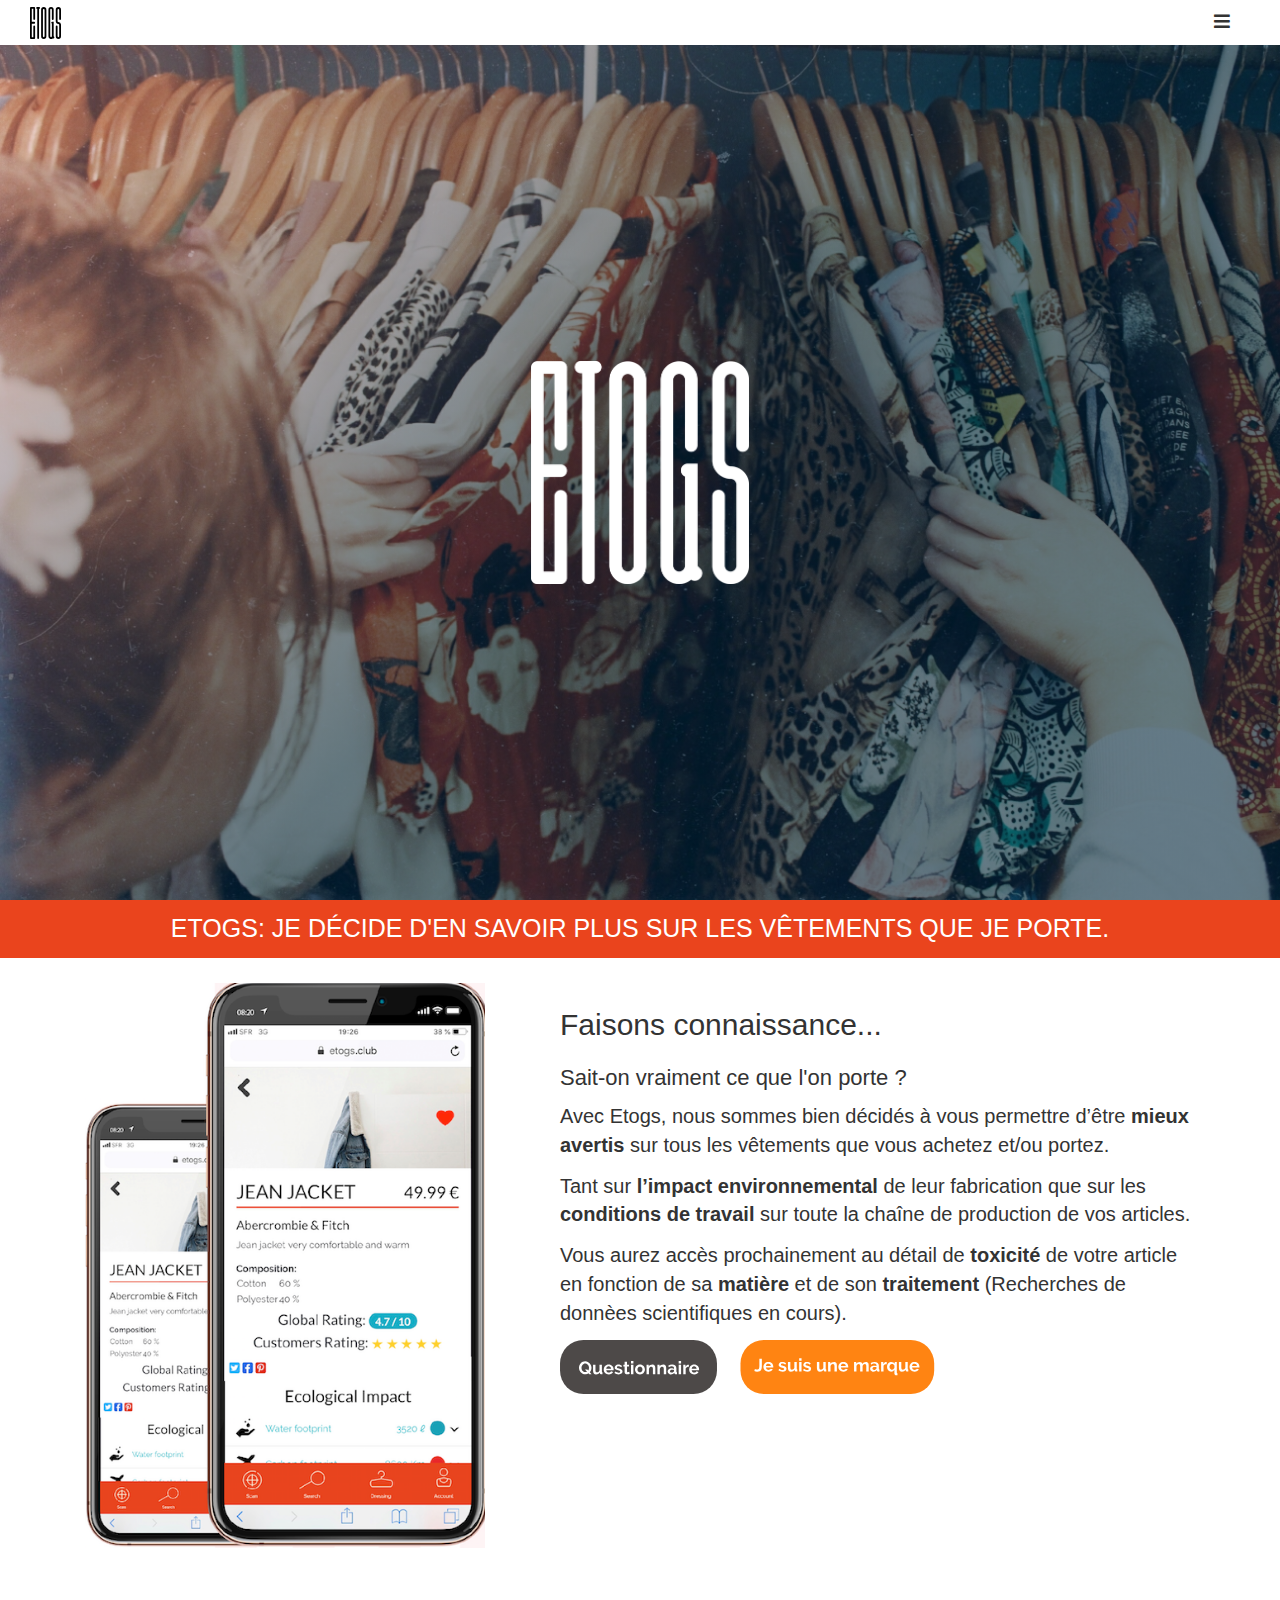
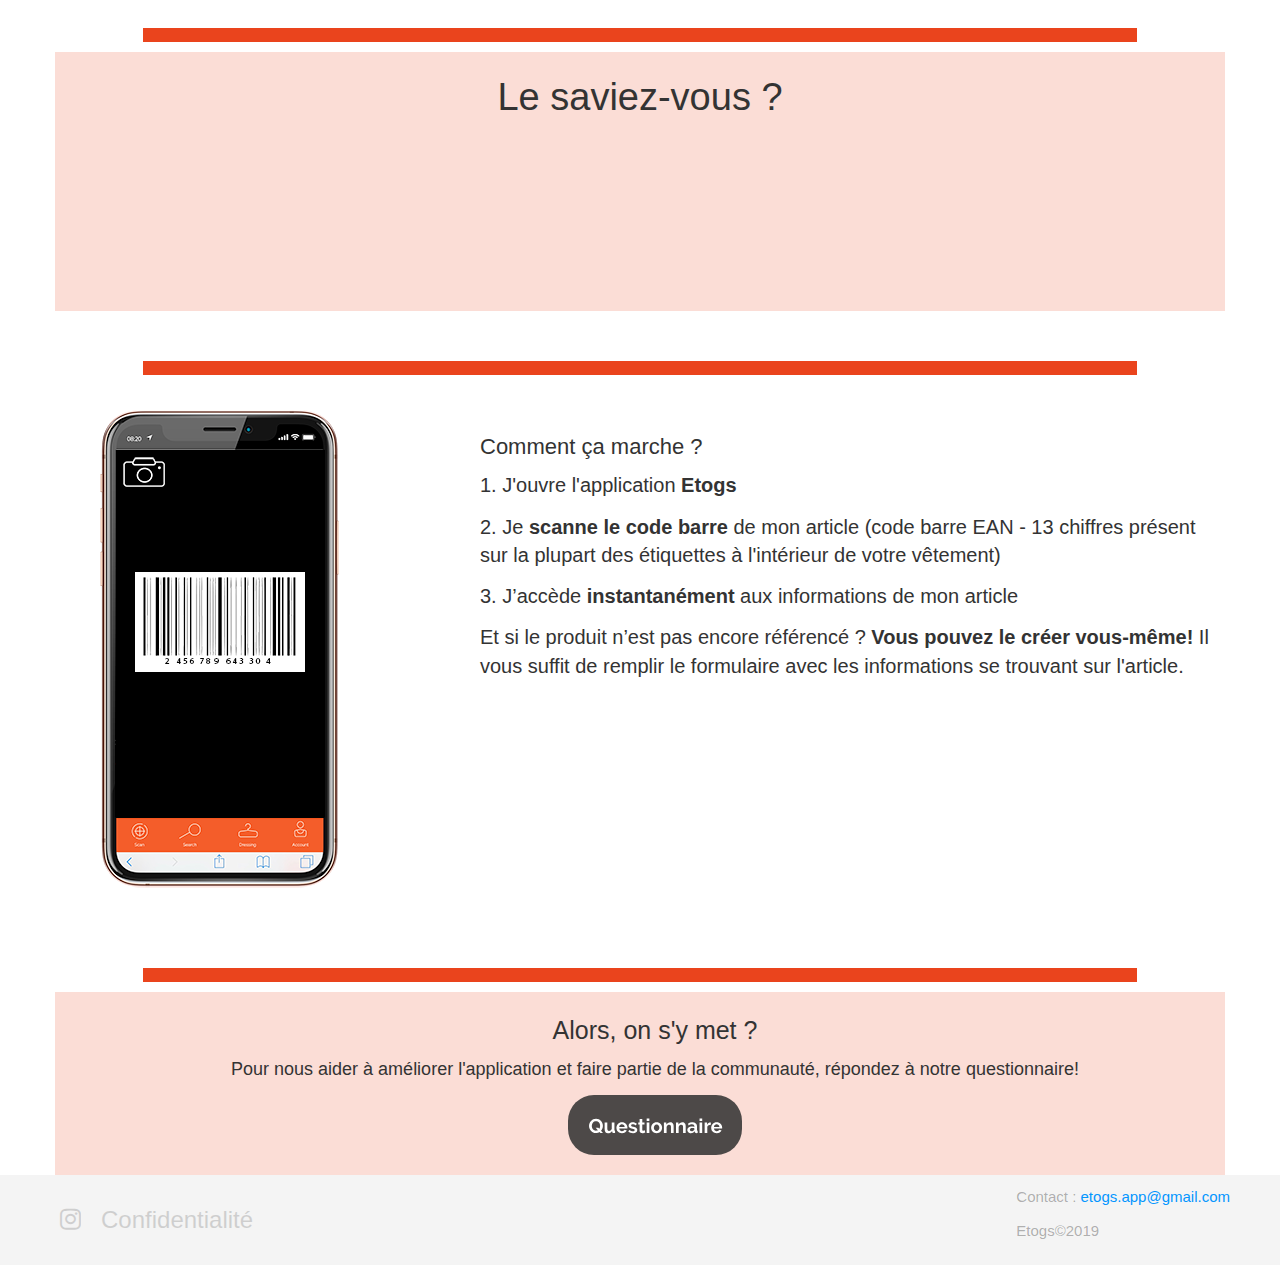
==== commit cd665541: "Automated commit at 2019-04-17 15:52:25 UTC by middleman-deploy 2.0.0-alpha" ====
--- a/index.html
+++ b/index.html
@@ -120,9 +120,10 @@
     <div class="footer">
   <div class="footer-links">
     <a href="https://www.instagram.com/etogs.app/" target="_blank"><i class="fab fa-instagram"></i></a>
+    <a href="data_protect.html">Confidentialité</a>
   </div>
   <div class="footer-copyright">
-    <p>Contact : etogs.app@gmail.com</p>
+    <p>Contact : <a href="mailto:etogs.app@gmail.com">etogs.app@gmail.com</a></p>
     <p>Etogs©2019</p>
   </div>
 </div>
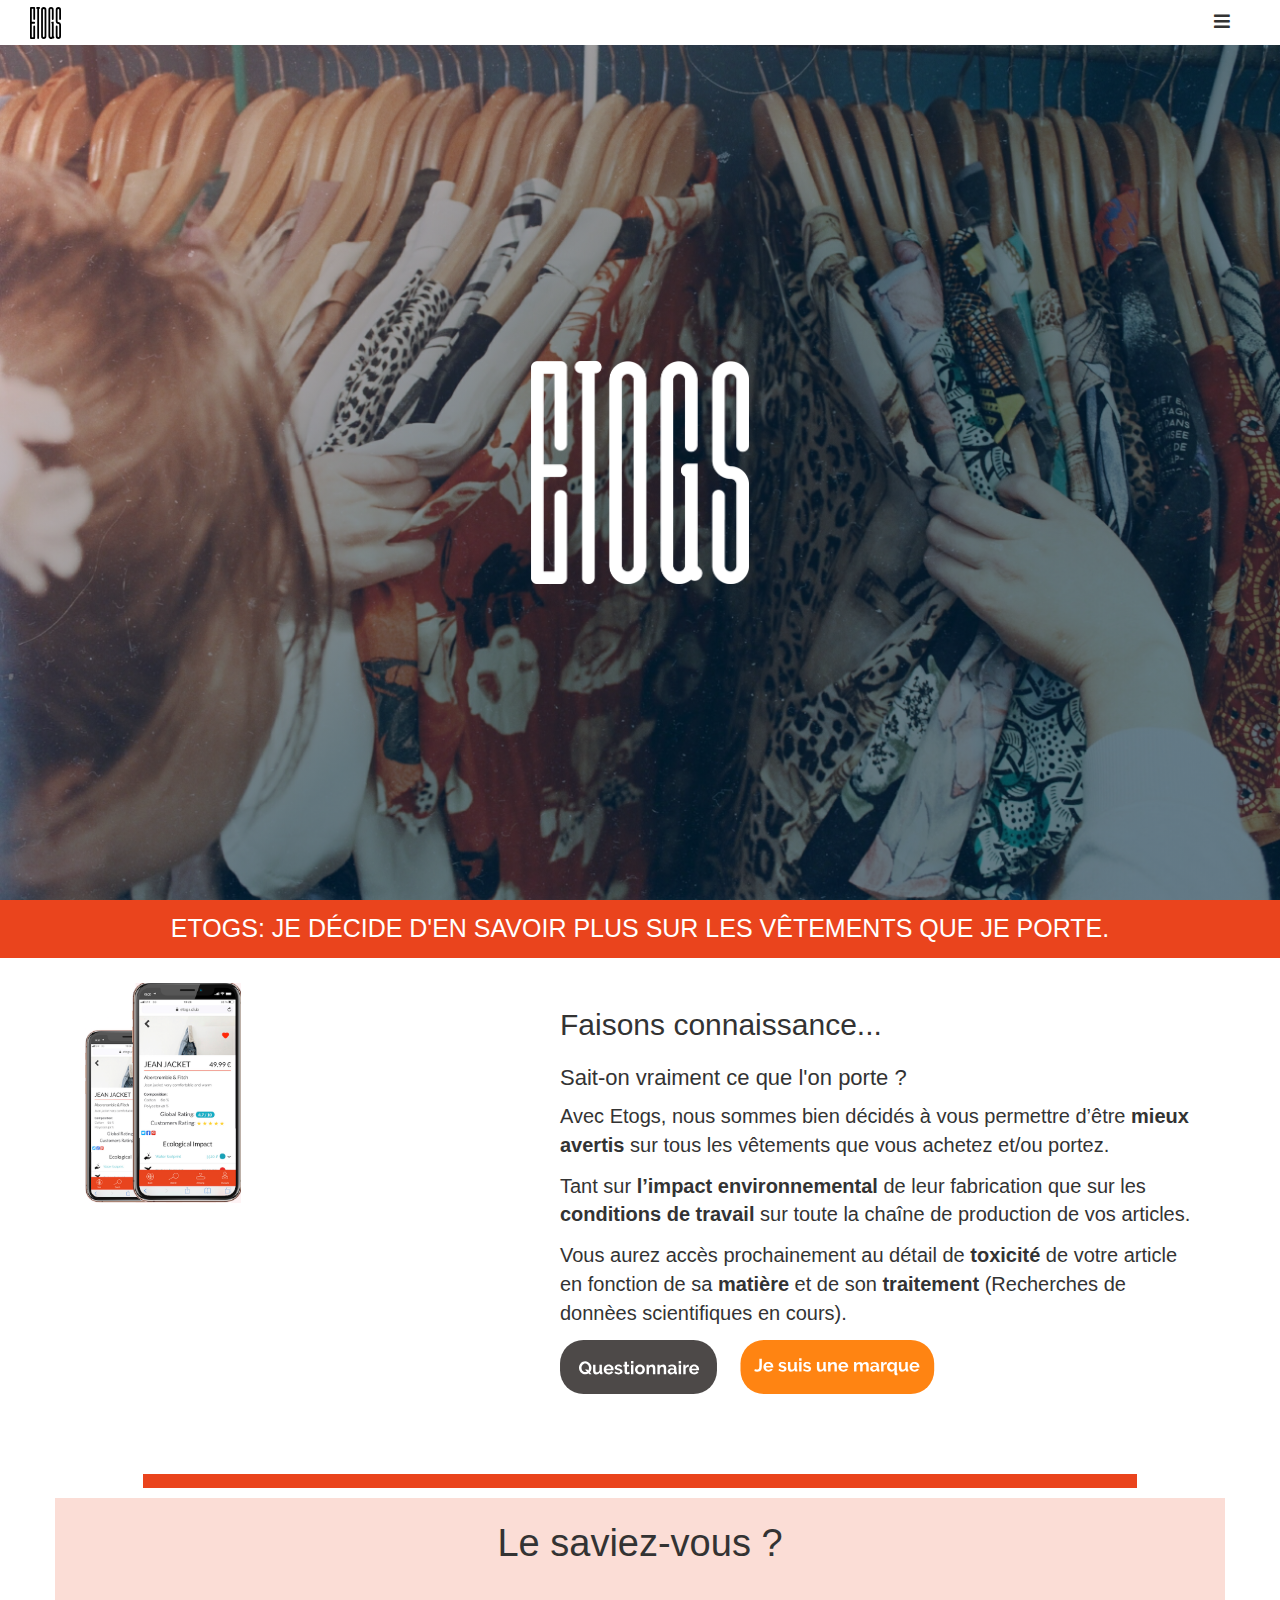
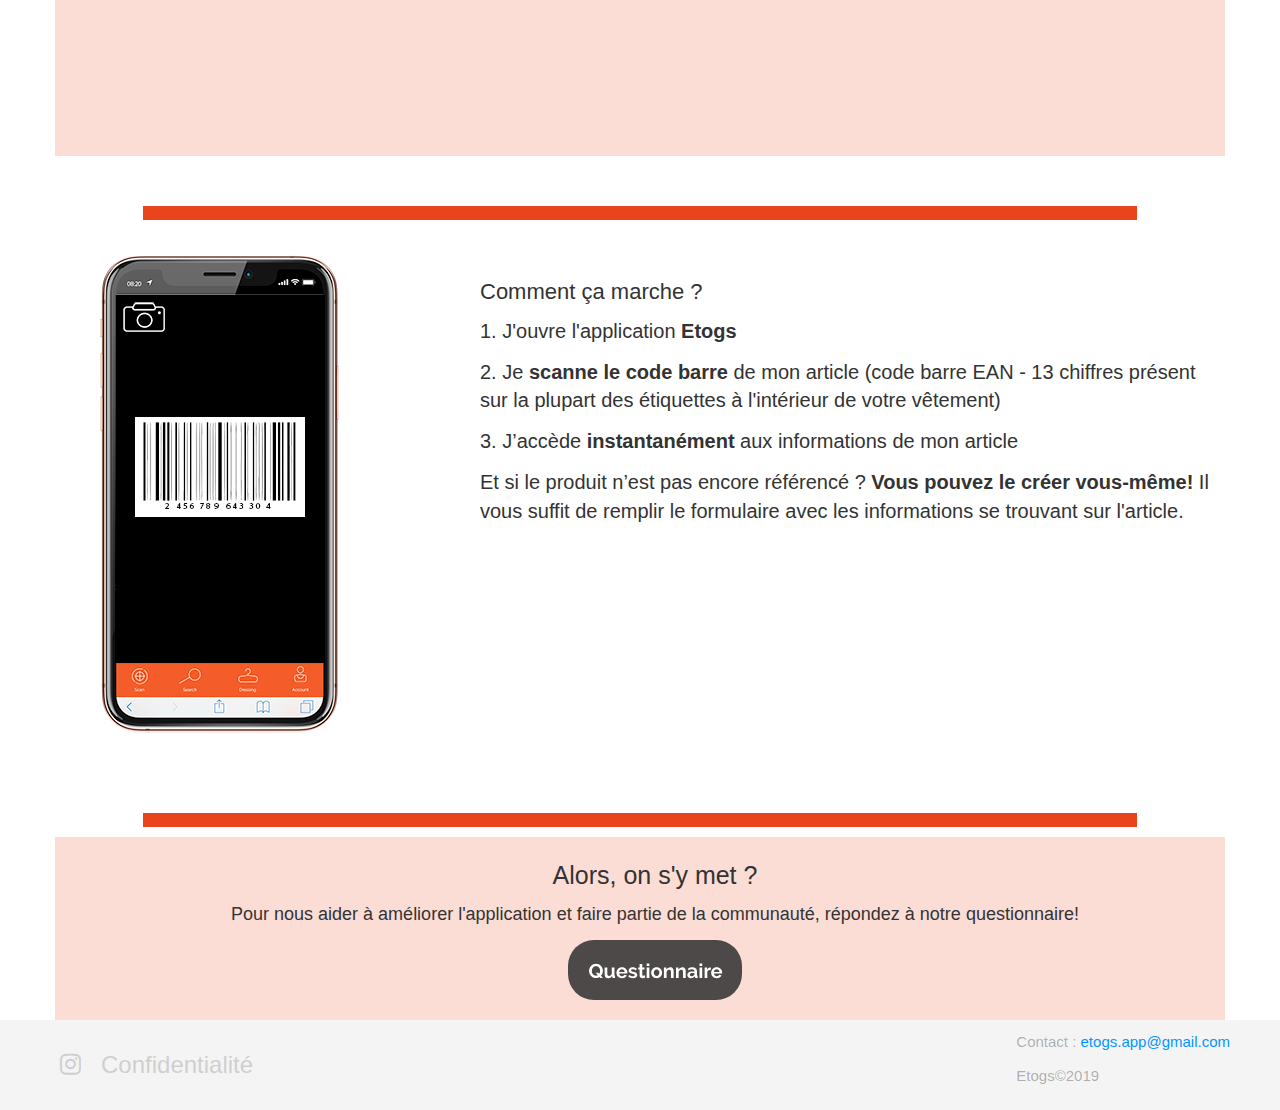
==== commit 1a8e4f98: "Automated commit at 2019-04-22 13:48:52 UTC by middleman-deploy 2.0.0-alpha" ====
--- a/index.html
+++ b/index.html
@@ -7,7 +7,7 @@
           content="width=device-width, initial-scale=1, shrink-to-fit=no">
     <!-- Use the title from a page's frontmatter if it has one -->
     <title>Etogs - Presentation</title>
-    <link href="stylesheets/application-823e3a95.css" rel="stylesheet" />
+    <link href="stylesheets/application-d7dfc8b6.css" rel="stylesheet" />
     <script src="javascripts/application-e2d54644.js"></script>
     <link href="images/transparent_black_last-feab1979.png" rel="icon" type="image/png" />
   </head>
--- a/stylesheets/application-d7dfc8b6.css
+++ b/stylesheets/application-d7dfc8b6.css
@@ -0,0 +1,8 @@
+@import url("fonts.googleapis.com/css?family=Nanum+Gothic|Roboto:300" rel="stylesheet");/*!
+ * Bootstrap v3.3.7 (http://getbootstrap.com)
+ * Copyright 2011-2016 Twitter, Inc.
+ * Licensed under MIT (https://github.com/twbs/bootstrap/blob/master/LICENSE)
+ *//*! normalize.css v3.0.3 | MIT License | github.com/necolas/normalize.css */html{font-family:sans-serif;-ms-text-size-adjust:100%;-webkit-text-size-adjust:100%}body{margin:0}article,aside,details,figcaption,figure,footer,header,hgroup,main,menu,nav,section,summary{display:block}audio,canvas,progress,video{display:inline-block;vertical-align:baseline}audio:not([controls]){display:none;height:0}[hidden],template{display:none}a{background-color:transparent}a:active,a:hover{outline:0}abbr[title]{border-bottom:1px dotted}b,strong{font-weight:bold}dfn{font-style:italic}h1{font-size:2em;margin:0.67em 0}mark{background:#ff0;color:#000}small{font-size:80%}sub,sup{font-size:75%;line-height:0;position:relative;vertical-align:baseline}sup{top:-0.5em}sub{bottom:-0.25em}img{border:0}svg:not(:root){overflow:hidden}figure{margin:1em 40px}hr{-webkit-box-sizing:content-box;box-sizing:content-box;height:0}pre{overflow:auto}code,kbd,pre,samp{font-family:monospace, monospace;font-size:1em}button,input,optgroup,select,textarea{color:inherit;font:inherit;margin:0}button{overflow:visible}button,select{text-transform:none}button,html input[type="button"],input[type="reset"],input[type="submit"]{-webkit-appearance:button;cursor:pointer}button[disabled],html input[disabled]{cursor:default}button::-moz-focus-inner,input::-moz-focus-inner{border:0;padding:0}input{line-height:normal}input[type="checkbox"],input[type="radio"]{-webkit-box-sizing:border-box;box-sizing:border-box;padding:0}input[type="number"]::-webkit-inner-spin-button,input[type="number"]::-webkit-outer-spin-button{height:auto}input[type="search"]{-webkit-appearance:textfield;-webkit-box-sizing:content-box;box-sizing:content-box}input[type="search"]::-webkit-search-cancel-button,input[type="search"]::-webkit-search-decoration{-webkit-appearance:none}fieldset{border:1px solid #c0c0c0;margin:0 2px;padding:0.35em 0.625em 0.75em}legend{border:0;padding:0}textarea{overflow:auto}optgroup{font-weight:bold}table{border-collapse:collapse;border-spacing:0}td,th{padding:0}/*! Source: https://github.com/h5bp/html5-boilerplate/blob/master/src/css/main.css */@media print{*,*:before,*:after{background:transparent !important;color:#000 !important;-webkit-box-shadow:none !important;box-shadow:none !important;text-shadow:none !important}a,a:visited{text-decoration:underline}a[href]:after{content:" (" attr(href) ")"}abbr[title]:after{content:" (" attr(title) ")"}a[href^="#"]:after,a[href^="javascript:"]:after{content:""}pre,blockquote{border:1px solid #999;page-break-inside:avoid}thead{display:table-header-group}tr,img{page-break-inside:avoid}img{max-width:100% !important}p,h2,h3{orphans:3;widows:3}h2,h3{page-break-after:avoid}.navbar{display:none}.btn>.caret,.dropup>.btn>.caret{border-top-color:#000 !important}.label{border:1px solid #000}.table{border-collapse:collapse !important}.table td,.table th{background-color:#fff !important}.table-bordered th,.table-bordered td{border:1px solid #ddd !important}}@font-face{font-family:'Glyphicons Halflings';src:url("../assets/bootstrap/glyphicons-halflings-regular-86b6f62b.eot");src:url("../assets/bootstrap/glyphicons-halflings-regular-86b6f62b.eot?#iefix") format("embedded-opentype"),url("../assets/bootstrap/glyphicons-halflings-regular-ca35b697.woff2") format("woff2"),url("../assets/bootstrap/glyphicons-halflings-regular-278e49a8.woff") format("woff"),url("../assets/bootstrap/glyphicons-halflings-regular-44bc1850.ttf") format("truetype"),url("../assets/bootstrap/glyphicons-halflings-regular-de51a849.svg#glyphicons_halflingsregular") format("svg")}.glyphicon{position:relative;top:1px;display:inline-block;font-family:'Glyphicons Halflings';font-style:normal;font-weight:normal;line-height:1;-webkit-font-smoothing:antialiased;-moz-osx-font-smoothing:grayscale}.glyphicon-asterisk:before{content:"\002a"}.glyphicon-plus:before{content:"\002b"}.glyphicon-euro:before,.glyphicon-eur:before{content:"\20ac"}.glyphicon-minus:before{content:"\2212"}.glyphicon-cloud:before{content:"\2601"}.glyphicon-envelope:before{content:"\2709"}.glyphicon-pencil:before{content:"\270f"}.glyphicon-glass:before{content:"\e001"}.glyphicon-music:before{content:"\e002"}.glyphicon-search:before{content:"\e003"}.glyphicon-heart:before{content:"\e005"}.glyphicon-star:before{content:"\e006"}.glyphicon-star-empty:before{content:"\e007"}.glyphicon-user:before{content:"\e008"}.glyphicon-film:before{content:"\e009"}.glyphicon-th-large:before{content:"\e010"}.glyphicon-th:before{content:"\e011"}.glyphicon-th-list:before{content:"\e012"}.glyphicon-ok:before{content:"\e013"}.glyphicon-remove:before{content:"\e014"}.glyphicon-zoom-in:before{content:"\e015"}.glyphicon-zoom-out:before{content:"\e016"}.glyphicon-off:before{content:"\e017"}.glyphicon-signal:before{content:"\e018"}.glyphicon-cog:before{content:"\e019"}.glyphicon-trash:before{content:"\e020"}.glyphicon-home:before{content:"\e021"}.glyphicon-file:before{content:"\e022"}.glyphicon-time:before{content:"\e023"}.glyphicon-road:before{content:"\e024"}.glyphicon-download-alt:before{content:"\e025"}.glyphicon-download:before{content:"\e026"}.glyphicon-upload:before{content:"\e027"}.glyphicon-inbox:before{content:"\e028"}.glyphicon-play-circle:before{content:"\e029"}.glyphicon-repeat:before{content:"\e030"}.glyphicon-refresh:before{content:"\e031"}.glyphicon-list-alt:before{content:"\e032"}.glyphicon-lock:before{content:"\e033"}.glyphicon-flag:before{content:"\e034"}.glyphicon-headphones:before{content:"\e035"}.glyphicon-volume-off:before{content:"\e036"}.glyphicon-volume-down:before{content:"\e037"}.glyphicon-volume-up:before{content:"\e038"}.glyphicon-qrcode:before{content:"\e039"}.glyphicon-barcode:before{content:"\e040"}.glyphicon-tag:before{content:"\e041"}.glyphicon-tags:before{content:"\e042"}.glyphicon-book:before{content:"\e043"}.glyphicon-bookmark:before{content:"\e044"}.glyphicon-print:before{content:"\e045"}.glyphicon-camera:before{content:"\e046"}.glyphicon-font:before{content:"\e047"}.glyphicon-bold:before{content:"\e048"}.glyphicon-italic:before{content:"\e049"}.glyphicon-text-height:before{content:"\e050"}.glyphicon-text-width:before{content:"\e051"}.glyphicon-align-left:before{content:"\e052"}.glyphicon-align-center:before{content:"\e053"}.glyphicon-align-right:before{content:"\e054"}.glyphicon-align-justify:before{content:"\e055"}.glyphicon-list:before{content:"\e056"}.glyphicon-indent-left:before{content:"\e057"}.glyphicon-indent-right:before{content:"\e058"}.glyphicon-facetime-video:before{content:"\e059"}.glyphicon-picture:before{content:"\e060"}.glyphicon-map-marker:before{content:"\e062"}.glyphicon-adjust:before{content:"\e063"}.glyphicon-tint:before{content:"\e064"}.glyphicon-edit:before{content:"\e065"}.glyphicon-share:before{content:"\e066"}.glyphicon-check:before{content:"\e067"}.glyphicon-move:before{content:"\e068"}.glyphicon-step-backward:before{content:"\e069"}.glyphicon-fast-backward:before{content:"\e070"}.glyphicon-backward:before{content:"\e071"}.glyphicon-play:before{content:"\e072"}.glyphicon-pause:before{content:"\e073"}.glyphicon-stop:before{content:"\e074"}.glyphicon-forward:before{content:"\e075"}.glyphicon-fast-forward:before{content:"\e076"}.glyphicon-step-forward:before{content:"\e077"}.glyphicon-eject:before{content:"\e078"}.glyphicon-chevron-left:before{content:"\e079"}.glyphicon-chevron-right:before{content:"\e080"}.glyphicon-plus-sign:before{content:"\e081"}.glyphicon-minus-sign:before{content:"\e082"}.glyphicon-remove-sign:before{content:"\e083"}.glyphicon-ok-sign:before{content:"\e084"}.glyphicon-question-sign:before{content:"\e085"}.glyphicon-info-sign:before{content:"\e086"}.glyphicon-screenshot:before{content:"\e087"}.glyphicon-remove-circle:before{content:"\e088"}.glyphicon-ok-circle:before{content:"\e089"}.glyphicon-ban-circle:before{content:"\e090"}.glyphicon-arrow-left:before{content:"\e091"}.glyphicon-arrow-right:before{content:"\e092"}.glyphicon-arrow-up:before{content:"\e093"}.glyphicon-arrow-down:before{content:"\e094"}.glyphicon-share-alt:before{content:"\e095"}.glyphicon-resize-full:before{content:"\e096"}.glyphicon-resize-small:before{content:"\e097"}.glyphicon-exclamation-sign:before{content:"\e101"}.glyphicon-gift:before{content:"\e102"}.glyphicon-leaf:before{content:"\e103"}.glyphicon-fire:before{content:"\e104"}.glyphicon-eye-open:before{content:"\e105"}.glyphicon-eye-close:before{content:"\e106"}.glyphicon-warning-sign:before{content:"\e107"}.glyphicon-plane:before{content:"\e108"}.glyphicon-calendar:before{content:"\e109"}.glyphicon-random:before{content:"\e110"}.glyphicon-comment:before{content:"\e111"}.glyphicon-magnet:before{content:"\e112"}.glyphicon-chevron-up:before{content:"\e113"}.glyphicon-chevron-down:before{content:"\e114"}.glyphicon-retweet:before{content:"\e115"}.glyphicon-shopping-cart:before{content:"\e116"}.glyphicon-folder-close:before{content:"\e117"}.glyphicon-folder-open:before{content:"\e118"}.glyphicon-resize-vertical:before{content:"\e119"}.glyphicon-resize-horizontal:before{content:"\e120"}.glyphicon-hdd:before{content:"\e121"}.glyphicon-bullhorn:before{content:"\e122"}.glyphicon-bell:before{content:"\e123"}.glyphicon-certificate:before{content:"\e124"}.glyphicon-thumbs-up:before{content:"\e125"}.glyphicon-thumbs-down:before{content:"\e126"}.glyphicon-hand-right:before{content:"\e127"}.glyphicon-hand-left:before{content:"\e128"}.glyphicon-hand-up:before{content:"\e129"}.glyphicon-hand-down:before{content:"\e130"}.glyphicon-circle-arrow-right:before{content:"\e131"}.glyphicon-circle-arrow-left:before{content:"\e132"}.glyphicon-circle-arrow-up:before{content:"\e133"}.glyphicon-circle-arrow-down:before{content:"\e134"}.glyphicon-globe:before{content:"\e135"}.glyphicon-wrench:before{content:"\e136"}.glyphicon-tasks:before{content:"\e137"}.glyphicon-filter:before{content:"\e138"}.glyphicon-briefcase:before{content:"\e139"}.glyphicon-fullscreen:before{content:"\e140"}.glyphicon-dashboard:before{content:"\e141"}.glyphicon-paperclip:before{content:"\e142"}.glyphicon-heart-empty:before{content:"\e143"}.glyphicon-link:before{content:"\e144"}.glyphicon-phone:before{content:"\e145"}.glyphicon-pushpin:before{content:"\e146"}.glyphicon-usd:before{content:"\e148"}.glyphicon-gbp:before{content:"\e149"}.glyphicon-sort:before{content:"\e150"}.glyphicon-sort-by-alphabet:before{content:"\e151"}.glyphicon-sort-by-alphabet-alt:before{content:"\e152"}.glyphicon-sort-by-order:before{content:"\e153"}.glyphicon-sort-by-order-alt:before{content:"\e154"}.glyphicon-sort-by-attributes:before{content:"\e155"}.glyphicon-sort-by-attributes-alt:before{content:"\e156"}.glyphicon-unchecked:before{content:"\e157"}.glyphicon-expand:before{content:"\e158"}.glyphicon-collapse-down:before{content:"\e159"}.glyphicon-collapse-up:before{content:"\e160"}.glyphicon-log-in:before{content:"\e161"}.glyphicon-flash:before{content:"\e162"}.glyphicon-log-out:before{content:"\e163"}.glyphicon-new-window:before{content:"\e164"}.glyphicon-record:before{content:"\e165"}.glyphicon-save:before{content:"\e166"}.glyphicon-open:before{content:"\e167"}.glyphicon-saved:before{content:"\e168"}.glyphicon-import:before{content:"\e169"}.glyphicon-export:before{content:"\e170"}.glyphicon-send:before{content:"\e171"}.glyphicon-floppy-disk:before{content:"\e172"}.glyphicon-floppy-saved:before{content:"\e173"}.glyphicon-floppy-remove:before{content:"\e174"}.glyphicon-floppy-save:before{content:"\e175"}.glyphicon-floppy-open:before{content:"\e176"}.glyphicon-credit-card:before{content:"\e177"}.glyphicon-transfer:before{content:"\e178"}.glyphicon-cutlery:before{content:"\e179"}.glyphicon-header:before{content:"\e180"}.glyphicon-compressed:before{content:"\e181"}.glyphicon-earphone:before{content:"\e182"}.glyphicon-phone-alt:before{content:"\e183"}.glyphicon-tower:before{content:"\e184"}.glyphicon-stats:before{content:"\e185"}.glyphicon-sd-video:before{content:"\e186"}.glyphicon-hd-video:before{content:"\e187"}.glyphicon-subtitles:before{content:"\e188"}.glyphicon-sound-stereo:before{content:"\e189"}.glyphicon-sound-dolby:before{content:"\e190"}.glyphicon-sound-5-1:before{content:"\e191"}.glyphicon-sound-6-1:before{content:"\e192"}.glyphicon-sound-7-1:before{content:"\e193"}.glyphicon-copyright-mark:before{content:"\e194"}.glyphicon-registration-mark:before{content:"\e195"}.glyphicon-cloud-download:before{content:"\e197"}.glyphicon-cloud-upload:before{content:"\e198"}.glyphicon-tree-conifer:before{content:"\e199"}.glyphicon-tree-deciduous:before{content:"\e200"}.glyphicon-cd:before{content:"\e201"}.glyphicon-save-file:before{content:"\e202"}.glyphicon-open-file:before{content:"\e203"}.glyphicon-level-up:before{content:"\e204"}.glyphicon-copy:before{content:"\e205"}.glyphicon-paste:before{content:"\e206"}.glyphicon-alert:before{content:"\e209"}.glyphicon-equalizer:before{content:"\e210"}.glyphicon-king:before{content:"\e211"}.glyphicon-queen:before{content:"\e212"}.glyphicon-pawn:before{content:"\e213"}.glyphicon-bishop:before{content:"\e214"}.glyphicon-knight:before{content:"\e215"}.glyphicon-baby-formula:before{content:"\e216"}.glyphicon-tent:before{content:"\26fa"}.glyphicon-blackboard:before{content:"\e218"}.glyphicon-bed:before{content:"\e219"}.glyphicon-apple:before{content:"\f8ff"}.glyphicon-erase:before{content:"\e221"}.glyphicon-hourglass:before{content:"\231b"}.glyphicon-lamp:before{content:"\e223"}.glyphicon-duplicate:before{content:"\e224"}.glyphicon-piggy-bank:before{content:"\e225"}.glyphicon-scissors:before{content:"\e226"}.glyphicon-bitcoin:before{content:"\e227"}.glyphicon-btc:before{content:"\e227"}.glyphicon-xbt:before{content:"\e227"}.glyphicon-yen:before{content:"\00a5"}.glyphicon-jpy:before{content:"\00a5"}.glyphicon-ruble:before{content:"\20bd"}.glyphicon-rub:before{content:"\20bd"}.glyphicon-scale:before{content:"\e230"}.glyphicon-ice-lolly:before{content:"\e231"}.glyphicon-ice-lolly-tasted:before{content:"\e232"}.glyphicon-education:before{content:"\e233"}.glyphicon-option-horizontal:before{content:"\e234"}.glyphicon-option-vertical:before{content:"\e235"}.glyphicon-menu-hamburger:before{content:"\e236"}.glyphicon-modal-window:before{content:"\e237"}.glyphicon-oil:before{content:"\e238"}.glyphicon-grain:before{content:"\e239"}.glyphicon-sunglasses:before{content:"\e240"}.glyphicon-text-size:before{content:"\e241"}.glyphicon-text-color:before{content:"\e242"}.glyphicon-text-background:before{content:"\e243"}.glyphicon-object-align-top:before{content:"\e244"}.glyphicon-object-align-bottom:before{content:"\e245"}.glyphicon-object-align-horizontal:before{content:"\e246"}.glyphicon-object-align-left:before{content:"\e247"}.glyphicon-object-align-vertical:before{content:"\e248"}.glyphicon-object-align-right:before{content:"\e249"}.glyphicon-triangle-right:before{content:"\e250"}.glyphicon-triangle-left:before{content:"\e251"}.glyphicon-triangle-bottom:before{content:"\e252"}.glyphicon-triangle-top:before{content:"\e253"}.glyphicon-console:before{content:"\e254"}.glyphicon-superscript:before{content:"\e255"}.glyphicon-subscript:before{content:"\e256"}.glyphicon-menu-left:before{content:"\e257"}.glyphicon-menu-right:before{content:"\e258"}.glyphicon-menu-down:before{content:"\e259"}.glyphicon-menu-up:before{content:"\e260"}*{-webkit-box-sizing:border-box;box-sizing:border-box}*:before,*:after{-webkit-box-sizing:border-box;box-sizing:border-box}html{font-size:10px;-webkit-tap-highlight-color:transparent}body{font-family:"Raleway", "Helvetica", "sans-serif";font-size:18px;line-height:1.42857143;color:#333333;background-color:#F4F4F4}input,button,select,textarea{font-family:inherit;font-size:inherit;line-height:inherit}a{color:#0496FF;text-decoration:none}a:hover,a:focus{color:#006ab7;text-decoration:underline}a:focus{outline:5px auto -webkit-focus-ring-color;outline-offset:-2px}figure{margin:0}img{vertical-align:middle}.img-responsive{display:block;max-width:100%;height:auto}.img-rounded{border-radius:4px}.img-thumbnail{padding:4px;line-height:1.42857143;background-color:#F4F4F4;border:1px solid #ddd;border-radius:4px;-webkit-transition:all 0.2s ease-in-out;transition:all 0.2s ease-in-out;display:inline-block;max-width:100%;height:auto}.img-circle{border-radius:50%}hr{margin-top:25px;margin-bottom:25px;border:0;border-top:1px solid #eeeeee}.sr-only{position:absolute;width:1px;height:1px;margin:-1px;padding:0;overflow:hidden;clip:rect(0, 0, 0, 0);border:0}.sr-only-focusable:active,.sr-only-focusable:focus{position:static;width:auto;height:auto;margin:0;overflow:visible;clip:auto}[role="button"]{cursor:pointer}h1,h2,h3,h4,h5,h6,.h1,.h2,.h3,.h4,.h5,.h6{font-family:"Nanum Gothic", "Helvetica", "sans-serif";font-weight:500;line-height:1.1;color:inherit}h1 small,h1 .small,h2 small,h2 .small,h3 small,h3 .small,h4 small,h4 .small,h5 small,h5 .small,h6 small,h6 .small,.h1 small,.h1 .small,.h2 small,.h2 .small,.h3 small,.h3 .small,.h4 small,.h4 .small,.h5 small,.h5 .small,.h6 small,.h6 .small{font-weight:normal;line-height:1;color:#777777}h1,.h1,h2,.h2,h3,.h3{margin-top:25px;margin-bottom:12.5px}h1 small,h1 .small,.h1 small,.h1 .small,h2 small,h2 .small,.h2 small,.h2 .small,h3 small,h3 .small,.h3 small,.h3 .small{font-size:65%}h4,.h4,h5,.h5,h6,.h6{margin-top:12.5px;margin-bottom:12.5px}h4 small,h4 .small,.h4 small,.h4 .small,h5 small,h5 .small,.h5 small,.h5 .small,h6 small,h6 .small,.h6 small,.h6 .small{font-size:75%}h1,.h1{font-size:46px}h2,.h2{font-size:38px}h3,.h3{font-size:31px}h4,.h4{font-size:23px}h5,.h5{font-size:18px}h6,.h6{font-size:16px}p{margin:0 0 12.5px}.lead{margin-bottom:25px;font-size:20px;font-weight:300;line-height:1.4}@media (min-width: 768px){.lead{font-size:27px}}small,.small{font-size:88%}mark,.mark{background-color:#fcf8e3;padding:.2em}.text-left{text-align:left}.text-right{text-align:right}.text-center{text-align:center}.text-justify{text-align:justify}.text-nowrap{white-space:nowrap}.text-lowercase{text-transform:lowercase}.text-uppercase,.initialism{text-transform:uppercase}.text-capitalize{text-transform:capitalize}.text-muted{color:#777777}.text-primary{color:#0496FF}a.text-primary:hover,a.text-primary:focus{color:#0079d0}.text-success{color:#3c763d}a.text-success:hover,a.text-success:focus{color:#2b542c}.text-info{color:#31708f}a.text-info:hover,a.text-info:focus{color:#245269}.text-warning{color:#8a6d3b}a.text-warning:hover,a.text-warning:focus{color:#66512c}.text-danger{color:#a94442}a.text-danger:hover,a.text-danger:focus{color:#843534}.bg-primary{color:#fff}.bg-primary{background-color:#0496FF}a.bg-primary:hover,a.bg-primary:focus{background-color:#0079d0}.bg-success{background-color:#dff0d8}a.bg-success:hover,a.bg-success:focus{background-color:#c1e2b3}.bg-info{background-color:#d9edf7}a.bg-info:hover,a.bg-info:focus{background-color:#afd9ee}.bg-warning{background-color:#fcf8e3}a.bg-warning:hover,a.bg-warning:focus{background-color:#f7ecb5}.bg-danger{background-color:#f2dede}a.bg-danger:hover,a.bg-danger:focus{background-color:#e4b9b9}.page-header{padding-bottom:11.5px;margin:50px 0 25px;border-bottom:1px solid #eeeeee}ul,ol{margin-top:0;margin-bottom:12.5px}ul ul,ul ol,ol ul,ol ol{margin-bottom:0}.list-unstyled{padding-left:0;list-style:none}.list-inline{padding-left:0;list-style:none;margin-left:-5px}.list-inline>li{display:inline-block;padding-left:5px;padding-right:5px}dl{margin-top:0;margin-bottom:25px}dt,dd{line-height:1.42857143}dt{font-weight:bold}dd{margin-left:0}.dl-horizontal dd:before,.dl-horizontal dd:after{content:" ";display:table}.dl-horizontal dd:after{clear:both}@media (min-width: 768px){.dl-horizontal dt{float:left;width:160px;clear:left;text-align:right;overflow:hidden;text-overflow:ellipsis;white-space:nowrap}.dl-horizontal dd{margin-left:180px}}abbr[title],abbr[data-original-title]{cursor:help;border-bottom:1px dotted #777777}.initialism{font-size:90%}blockquote{padding:12.5px 25px;margin:0 0 25px;font-size:22.5px;border-left:5px solid #eeeeee}blockquote p:last-child,blockquote ul:last-child,blockquote ol:last-child{margin-bottom:0}blockquote footer,blockquote small,blockquote .small{display:block;font-size:80%;line-height:1.42857143;color:#777777}blockquote footer:before,blockquote small:before,blockquote .small:before{content:'\2014 \00A0'}.blockquote-reverse,blockquote.pull-right{padding-right:15px;padding-left:0;border-right:5px solid #eeeeee;border-left:0;text-align:right}.blockquote-reverse footer:before,.blockquote-reverse small:before,.blockquote-reverse .small:before,blockquote.pull-right footer:before,blockquote.pull-right small:before,blockquote.pull-right .small:before{content:''}.blockquote-reverse footer:after,.blockquote-reverse small:after,.blockquote-reverse .small:after,blockquote.pull-right footer:after,blockquote.pull-right small:after,blockquote.pull-right .small:after{content:'\00A0 \2014'}address{margin-bottom:25px;font-style:normal;line-height:1.42857143}code,kbd,pre,samp{font-family:Menlo, Monaco, Consolas, "Courier New", monospace}code{padding:2px 4px;font-size:90%;color:#c7254e;background-color:#f9f2f4;border-radius:4px}kbd{padding:2px 4px;font-size:90%;color:#fff;background-color:#333;border-radius:2px;-webkit-box-shadow:inset 0 -1px 0 rgba(0,0,0,0.25);box-shadow:inset 0 -1px 0 rgba(0,0,0,0.25)}kbd kbd{padding:0;font-size:100%;font-weight:bold;-webkit-box-shadow:none;box-shadow:none}pre{display:block;padding:12px;margin:0 0 12.5px;font-size:17px;line-height:1.42857143;word-break:break-all;word-wrap:break-word;color:#333333;background-color:#f5f5f5;border:1px solid #ccc;border-radius:4px}pre code{padding:0;font-size:inherit;color:inherit;white-space:pre-wrap;background-color:transparent;border-radius:0}.pre-scrollable{max-height:340px;overflow-y:scroll}.container{margin-right:auto;margin-left:auto;padding-left:15px;padding-right:15px}.container:before,.container:after{content:" ";display:table}.container:after{clear:both}@media (min-width: 768px){.container{width:750px}}@media (min-width: 992px){.container{width:970px}}@media (min-width: 1200px){.container{width:1170px}}.container-fluid{margin-right:auto;margin-left:auto;padding-left:15px;padding-right:15px}.container-fluid:before,.container-fluid:after{content:" ";display:table}.container-fluid:after{clear:both}.row{margin-left:-15px;margin-right:-15px}.row:before,.row:after{content:" ";display:table}.row:after{clear:both}.col-xs-1,.col-sm-1,.col-md-1,.col-lg-1,.col-xs-2,.col-sm-2,.col-md-2,.col-lg-2,.col-xs-3,.col-sm-3,.col-md-3,.col-lg-3,.col-xs-4,.col-sm-4,.col-md-4,.col-lg-4,.col-xs-5,.col-sm-5,.col-md-5,.col-lg-5,.col-xs-6,.col-sm-6,.col-md-6,.col-lg-6,.col-xs-7,.col-sm-7,.col-md-7,.col-lg-7,.col-xs-8,.col-sm-8,.col-md-8,.col-lg-8,.col-xs-9,.col-sm-9,.col-md-9,.col-lg-9,.col-xs-10,.col-sm-10,.col-md-10,.col-lg-10,.col-xs-11,.col-sm-11,.col-md-11,.col-lg-11,.col-xs-12,.col-sm-12,.col-md-12,.col-lg-12{position:relative;min-height:1px;padding-left:15px;padding-right:15px}.col-xs-1,.col-xs-2,.col-xs-3,.col-xs-4,.col-xs-5,.col-xs-6,.col-xs-7,.col-xs-8,.col-xs-9,.col-xs-10,.col-xs-11,.col-xs-12{float:left}.col-xs-1{width:8.33333333%}.col-xs-2{width:16.66666667%}.col-xs-3{width:25%}.col-xs-4{width:33.33333333%}.col-xs-5{width:41.66666667%}.col-xs-6{width:50%}.col-xs-7{width:58.33333333%}.col-xs-8{width:66.66666667%}.col-xs-9{width:75%}.col-xs-10{width:83.33333333%}.col-xs-11{width:91.66666667%}.col-xs-12{width:100%}.col-xs-pull-0{right:auto}.col-xs-pull-1{right:8.33333333%}.col-xs-pull-2{right:16.66666667%}.col-xs-pull-3{right:25%}.col-xs-pull-4{right:33.33333333%}.col-xs-pull-5{right:41.66666667%}.col-xs-pull-6{right:50%}.col-xs-pull-7{right:58.33333333%}.col-xs-pull-8{right:66.66666667%}.col-xs-pull-9{right:75%}.col-xs-pull-10{right:83.33333333%}.col-xs-pull-11{right:91.66666667%}.col-xs-pull-12{right:100%}.col-xs-push-0{left:auto}.col-xs-push-1{left:8.33333333%}.col-xs-push-2{left:16.66666667%}.col-xs-push-3{left:25%}.col-xs-push-4{left:33.33333333%}.col-xs-push-5{left:41.66666667%}.col-xs-push-6{left:50%}.col-xs-push-7{left:58.33333333%}.col-xs-push-8{left:66.66666667%}.col-xs-push-9{left:75%}.col-xs-push-10{left:83.33333333%}.col-xs-push-11{left:91.66666667%}.col-xs-push-12{left:100%}.col-xs-offset-0{margin-left:0%}.col-xs-offset-1{margin-left:8.33333333%}.col-xs-offset-2{margin-left:16.66666667%}.col-xs-offset-3{margin-left:25%}.col-xs-offset-4{margin-left:33.33333333%}.col-xs-offset-5{margin-left:41.66666667%}.col-xs-offset-6{margin-left:50%}.col-xs-offset-7{margin-left:58.33333333%}.col-xs-offset-8{margin-left:66.66666667%}.col-xs-offset-9{margin-left:75%}.col-xs-offset-10{margin-left:83.33333333%}.col-xs-offset-11{margin-left:91.66666667%}.col-xs-offset-12{margin-left:100%}@media (min-width: 768px){.col-sm-1,.col-sm-2,.col-sm-3,.col-sm-4,.col-sm-5,.col-sm-6,.col-sm-7,.col-sm-8,.col-sm-9,.col-sm-10,.col-sm-11,.col-sm-12{float:left}.col-sm-1{width:8.33333333%}.col-sm-2{width:16.66666667%}.col-sm-3{width:25%}.col-sm-4{width:33.33333333%}.col-sm-5{width:41.66666667%}.col-sm-6{width:50%}.col-sm-7{width:58.33333333%}.col-sm-8{width:66.66666667%}.col-sm-9{width:75%}.col-sm-10{width:83.33333333%}.col-sm-11{width:91.66666667%}.col-sm-12{width:100%}.col-sm-pull-0{right:auto}.col-sm-pull-1{right:8.33333333%}.col-sm-pull-2{right:16.66666667%}.col-sm-pull-3{right:25%}.col-sm-pull-4{right:33.33333333%}.col-sm-pull-5{right:41.66666667%}.col-sm-pull-6{right:50%}.col-sm-pull-7{right:58.33333333%}.col-sm-pull-8{right:66.66666667%}.col-sm-pull-9{right:75%}.col-sm-pull-10{right:83.33333333%}.col-sm-pull-11{right:91.66666667%}.col-sm-pull-12{right:100%}.col-sm-push-0{left:auto}.col-sm-push-1{left:8.33333333%}.col-sm-push-2{left:16.66666667%}.col-sm-push-3{left:25%}.col-sm-push-4{left:33.33333333%}.col-sm-push-5{left:41.66666667%}.col-sm-push-6{left:50%}.col-sm-push-7{left:58.33333333%}.col-sm-push-8{left:66.66666667%}.col-sm-push-9{left:75%}.col-sm-push-10{left:83.33333333%}.col-sm-push-11{left:91.66666667%}.col-sm-push-12{left:100%}.col-sm-offset-0{margin-left:0%}.col-sm-offset-1{margin-left:8.33333333%}.col-sm-offset-2{margin-left:16.66666667%}.col-sm-offset-3{margin-left:25%}.col-sm-offset-4{margin-left:33.33333333%}.col-sm-offset-5{margin-left:41.66666667%}.col-sm-offset-6{margin-left:50%}.col-sm-offset-7{margin-left:58.33333333%}.col-sm-offset-8{margin-left:66.66666667%}.col-sm-offset-9{margin-left:75%}.col-sm-offset-10{margin-left:83.33333333%}.col-sm-offset-11{margin-left:91.66666667%}.col-sm-offset-12{margin-left:100%}}@media (min-width: 992px){.col-md-1,.col-md-2,.col-md-3,.col-md-4,.col-md-5,.col-md-6,.col-md-7,.col-md-8,.col-md-9,.col-md-10,.col-md-11,.col-md-12{float:left}.col-md-1{width:8.33333333%}.col-md-2{width:16.66666667%}.col-md-3{width:25%}.col-md-4{width:33.33333333%}.col-md-5{width:41.66666667%}.col-md-6{width:50%}.col-md-7{width:58.33333333%}.col-md-8{width:66.66666667%}.col-md-9{width:75%}.col-md-10{width:83.33333333%}.col-md-11{width:91.66666667%}.col-md-12{width:100%}.col-md-pull-0{right:auto}.col-md-pull-1{right:8.33333333%}.col-md-pull-2{right:16.66666667%}.col-md-pull-3{right:25%}.col-md-pull-4{right:33.33333333%}.col-md-pull-5{right:41.66666667%}.col-md-pull-6{right:50%}.col-md-pull-7{right:58.33333333%}.col-md-pull-8{right:66.66666667%}.col-md-pull-9{right:75%}.col-md-pull-10{right:83.33333333%}.col-md-pull-11{right:91.66666667%}.col-md-pull-12{right:100%}.col-md-push-0{left:auto}.col-md-push-1{left:8.33333333%}.col-md-push-2{left:16.66666667%}.col-md-push-3{left:25%}.col-md-push-4{left:33.33333333%}.col-md-push-5{left:41.66666667%}.col-md-push-6{left:50%}.col-md-push-7{left:58.33333333%}.col-md-push-8{left:66.66666667%}.col-md-push-9{left:75%}.col-md-push-10{left:83.33333333%}.col-md-push-11{left:91.66666667%}.col-md-push-12{left:100%}.col-md-offset-0{margin-left:0%}.col-md-offset-1{margin-left:8.33333333%}.col-md-offset-2{margin-left:16.66666667%}.col-md-offset-3{margin-left:25%}.col-md-offset-4{margin-left:33.33333333%}.col-md-offset-5{margin-left:41.66666667%}.col-md-offset-6{margin-left:50%}.col-md-offset-7{margin-left:58.33333333%}.col-md-offset-8{margin-left:66.66666667%}.col-md-offset-9{margin-left:75%}.col-md-offset-10{margin-left:83.33333333%}.col-md-offset-11{margin-left:91.66666667%}.col-md-offset-12{margin-left:100%}}@media (min-width: 1200px){.col-lg-1,.col-lg-2,.col-lg-3,.col-lg-4,.col-lg-5,.col-lg-6,.col-lg-7,.col-lg-8,.col-lg-9,.col-lg-10,.col-lg-11,.col-lg-12{float:left}.col-lg-1{width:8.33333333%}.col-lg-2{width:16.66666667%}.col-lg-3{width:25%}.col-lg-4{width:33.33333333%}.col-lg-5{width:41.66666667%}.col-lg-6{width:50%}.col-lg-7{width:58.33333333%}.col-lg-8{width:66.66666667%}.col-lg-9{width:75%}.col-lg-10{width:83.33333333%}.col-lg-11{width:91.66666667%}.col-lg-12{width:100%}.col-lg-pull-0{right:auto}.col-lg-pull-1{right:8.33333333%}.col-lg-pull-2{right:16.66666667%}.col-lg-pull-3{right:25%}.col-lg-pull-4{right:33.33333333%}.col-lg-pull-5{right:41.66666667%}.col-lg-pull-6{right:50%}.col-lg-pull-7{right:58.33333333%}.col-lg-pull-8{right:66.66666667%}.col-lg-pull-9{right:75%}.col-lg-pull-10{right:83.33333333%}.col-lg-pull-11{right:91.66666667%}.col-lg-pull-12{right:100%}.col-lg-push-0{left:auto}.col-lg-push-1{left:8.33333333%}.col-lg-push-2{left:16.66666667%}.col-lg-push-3{left:25%}.col-lg-push-4{left:33.33333333%}.col-lg-push-5{left:41.66666667%}.col-lg-push-6{left:50%}.col-lg-push-7{left:58.33333333%}.col-lg-push-8{left:66.66666667%}.col-lg-push-9{left:75%}.col-lg-push-10{left:83.33333333%}.col-lg-push-11{left:91.66666667%}.col-lg-push-12{left:100%}.col-lg-offset-0{margin-left:0%}.col-lg-offset-1{margin-left:8.33333333%}.col-lg-offset-2{margin-left:16.66666667%}.col-lg-offset-3{margin-left:25%}.col-lg-offset-4{margin-left:33.33333333%}.col-lg-offset-5{margin-left:41.66666667%}.col-lg-offset-6{margin-left:50%}.col-lg-offset-7{margin-left:58.33333333%}.col-lg-offset-8{margin-left:66.66666667%}.col-lg-offset-9{margin-left:75%}.col-lg-offset-10{margin-left:83.33333333%}.col-lg-offset-11{margin-left:91.66666667%}.col-lg-offset-12{margin-left:100%}}table{background-color:transparent}caption{padding-top:8px;padding-bottom:8px;color:#777777;text-align:left}th{text-align:left}.table{width:100%;max-width:100%;margin-bottom:25px}.table>thead>tr>th,.table>thead>tr>td,.table>tbody>tr>th,.table>tbody>tr>td,.table>tfoot>tr>th,.table>tfoot>tr>td{padding:8px;line-height:1.42857143;vertical-align:top;border-top:1px solid #ddd}.table>thead>tr>th{vertical-align:bottom;border-bottom:2px solid #ddd}.table>caption+thead>tr:first-child>th,.table>caption+thead>tr:first-child>td,.table>colgroup+thead>tr:first-child>th,.table>colgroup+thead>tr:first-child>td,.table>thead:first-child>tr:first-child>th,.table>thead:first-child>tr:first-child>td{border-top:0}.table>tbody+tbody{border-top:2px solid #ddd}.table .table{background-color:#F4F4F4}.table-condensed>thead>tr>th,.table-condensed>thead>tr>td,.table-condensed>tbody>tr>th,.table-condensed>tbody>tr>td,.table-condensed>tfoot>tr>th,.table-condensed>tfoot>tr>td{padding:5px}.table-bordered{border:1px solid #ddd}.table-bordered>thead>tr>th,.table-bordered>thead>tr>td,.table-bordered>tbody>tr>th,.table-bordered>tbody>tr>td,.table-bordered>tfoot>tr>th,.table-bordered>tfoot>tr>td{border:1px solid #ddd}.table-bordered>thead>tr>th,.table-bordered>thead>tr>td{border-bottom-width:2px}.table-striped>tbody>tr:nth-of-type(odd){background-color:#f9f9f9}.table-hover>tbody>tr:hover{background-color:#f5f5f5}table col[class*="col-"]{position:static;float:none;display:table-column}table td[class*="col-"],table th[class*="col-"]{position:static;float:none;display:table-cell}.table>thead>tr>td.active,.table>thead>tr>th.active,.table>thead>tr.active>td,.table>thead>tr.active>th,.table>tbody>tr>td.active,.table>tbody>tr>th.active,.table>tbody>tr.active>td,.table>tbody>tr.active>th,.table>tfoot>tr>td.active,.table>tfoot>tr>th.active,.table>tfoot>tr.active>td,.table>tfoot>tr.active>th{background-color:#f5f5f5}.table-hover>tbody>tr>td.active:hover,.table-hover>tbody>tr>th.active:hover,.table-hover>tbody>tr.active:hover>td,.table-hover>tbody>tr:hover>.active,.table-hover>tbody>tr.active:hover>th{background-color:#e8e8e8}.table>thead>tr>td.success,.table>thead>tr>th.success,.table>thead>tr.success>td,.table>thead>tr.success>th,.table>tbody>tr>td.success,.table>tbody>tr>th.success,.table>tbody>tr.success>td,.table>tbody>tr.success>th,.table>tfoot>tr>td.success,.table>tfoot>tr>th.success,.table>tfoot>tr.success>td,.table>tfoot>tr.success>th{background-color:#dff0d8}.table-hover>tbody>tr>td.success:hover,.table-hover>tbody>tr>th.success:hover,.table-hover>tbody>tr.success:hover>td,.table-hover>tbody>tr:hover>.success,.table-hover>tbody>tr.success:hover>th{background-color:#d0e9c6}.table>thead>tr>td.info,.table>thead>tr>th.info,.table>thead>tr.info>td,.table>thead>tr.info>th,.table>tbody>tr>td.info,.table>tbody>tr>th.info,.table>tbody>tr.info>td,.table>tbody>tr.info>th,.table>tfoot>tr>td.info,.table>tfoot>tr>th.info,.table>tfoot>tr.info>td,.table>tfoot>tr.info>th{background-color:#d9edf7}.table-hover>tbody>tr>td.info:hover,.table-hover>tbody>tr>th.info:hover,.table-hover>tbody>tr.info:hover>td,.table-hover>tbody>tr:hover>.info,.table-hover>tbody>tr.info:hover>th{background-color:#c4e3f3}.table>thead>tr>td.warning,.table>thead>tr>th.warning,.table>thead>tr.warning>td,.table>thead>tr.warning>th,.table>tbody>tr>td.warning,.table>tbody>tr>th.warning,.table>tbody>tr.warning>td,.table>tbody>tr.warning>th,.table>tfoot>tr>td.warning,.table>tfoot>tr>th.warning,.table>tfoot>tr.warning>td,.table>tfoot>tr.warning>th{background-color:#fcf8e3}.table-hover>tbody>tr>td.warning:hover,.table-hover>tbody>tr>th.warning:hover,.table-hover>tbody>tr.warning:hover>td,.table-hover>tbody>tr:hover>.warning,.table-hover>tbody>tr.warning:hover>th{background-color:#faf2cc}.table>thead>tr>td.danger,.table>thead>tr>th.danger,.table>thead>tr.danger>td,.table>thead>tr.danger>th,.table>tbody>tr>td.danger,.table>tbody>tr>th.danger,.table>tbody>tr.danger>td,.table>tbody>tr.danger>th,.table>tfoot>tr>td.danger,.table>tfoot>tr>th.danger,.table>tfoot>tr.danger>td,.table>tfoot>tr.danger>th{background-color:#f2dede}.table-hover>tbody>tr>td.danger:hover,.table-hover>tbody>tr>th.danger:hover,.table-hover>tbody>tr.danger:hover>td,.table-hover>tbody>tr:hover>.danger,.table-hover>tbody>tr.danger:hover>th{background-color:#ebcccc}.table-responsive{overflow-x:auto;min-height:0.01%}@media screen and (max-width: 767px){.table-responsive{width:100%;margin-bottom:18.75px;overflow-y:hidden;-ms-overflow-style:-ms-autohiding-scrollbar;border:1px solid #ddd}.table-responsive>.table{margin-bottom:0}.table-responsive>.table>thead>tr>th,.table-responsive>.table>thead>tr>td,.table-responsive>.table>tbody>tr>th,.table-responsive>.table>tbody>tr>td,.table-responsive>.table>tfoot>tr>th,.table-responsive>.table>tfoot>tr>td{white-space:nowrap}.table-responsive>.table-bordered{border:0}.table-responsive>.table-bordered>thead>tr>th:first-child,.table-responsive>.table-bordered>thead>tr>td:first-child,.table-responsive>.table-bordered>tbody>tr>th:first-child,.table-responsive>.table-bordered>tbody>tr>td:first-child,.table-responsive>.table-bordered>tfoot>tr>th:first-child,.table-responsive>.table-bordered>tfoot>tr>td:first-child{border-left:0}.table-responsive>.table-bordered>thead>tr>th:last-child,.table-responsive>.table-bordered>thead>tr>td:last-child,.table-responsive>.table-bordered>tbody>tr>th:last-child,.table-responsive>.table-bordered>tbody>tr>td:last-child,.table-responsive>.table-bordered>tfoot>tr>th:last-child,.table-responsive>.table-bordered>tfoot>tr>td:last-child{border-right:0}.table-responsive>.table-bordered>tbody>tr:last-child>th,.table-responsive>.table-bordered>tbody>tr:last-child>td,.table-responsive>.table-bordered>tfoot>tr:last-child>th,.table-responsive>.table-bordered>tfoot>tr:last-child>td{border-bottom:0}}fieldset{padding:0;margin:0;border:0;min-width:0}legend{display:block;width:100%;padding:0;margin-bottom:25px;font-size:27px;line-height:inherit;color:#333333;border:0;border-bottom:1px solid #e5e5e5}label{display:inline-block;max-width:100%;margin-bottom:5px;font-weight:bold}input[type="search"]{-webkit-box-sizing:border-box;box-sizing:border-box}input[type="radio"],input[type="checkbox"]{margin:4px 0 0;margin-top:1px \9;line-height:normal}input[type="file"]{display:block}input[type="range"]{display:block;width:100%}select[multiple],select[size]{height:auto}input[type="file"]:focus,input[type="radio"]:focus,input[type="checkbox"]:focus{outline:5px auto -webkit-focus-ring-color;outline-offset:-2px}output{display:block;padding-top:7px;font-size:18px;line-height:1.42857143;color:#000000}.form-control{display:block;width:100%;height:39px;padding:6px 12px;font-size:18px;line-height:1.42857143;color:#000000;background-color:#fff;background-image:none;border:1px solid #ccc;border-radius:4px;-webkit-box-shadow:inset 0 1px 1px rgba(0,0,0,0.075);box-shadow:inset 0 1px 1px rgba(0,0,0,0.075);-webkit-transition:border-color ease-in-out 0.15s, box-shadow ease-in-out 0.15s;-webkit-transition:border-color ease-in-out 0.15s, -webkit-box-shadow ease-in-out 0.15s;transition:border-color ease-in-out 0.15s, -webkit-box-shadow ease-in-out 0.15s;transition:border-color ease-in-out 0.15s, box-shadow ease-in-out 0.15s;transition:border-color ease-in-out 0.15s, box-shadow ease-in-out 0.15s, -webkit-box-shadow ease-in-out 0.15s}.form-control:focus{border-color:#66afe9;outline:0;-webkit-box-shadow:inset 0 1px 1px rgba(0,0,0,0.075),0 0 8px rgba(102,175,233,0.6);box-shadow:inset 0 1px 1px rgba(0,0,0,0.075),0 0 8px rgba(102,175,233,0.6)}.form-control::-moz-placeholder{color:#999;opacity:1}.form-control:-ms-input-placeholder{color:#999}.form-control::-webkit-input-placeholder{color:#999}.form-control::-ms-expand{border:0;background-color:transparent}.form-control[disabled],.form-control[readonly],fieldset[disabled] .form-control{background-color:#eeeeee;opacity:1}.form-control[disabled],fieldset[disabled] .form-control{cursor:not-allowed}textarea.form-control{height:auto}input[type="search"]{-webkit-appearance:none}@media screen and (-webkit-min-device-pixel-ratio: 0){input[type="date"].form-control,input[type="time"].form-control,input[type="datetime-local"].form-control,input[type="month"].form-control{line-height:39px}input[type="date"].input-sm,.input-group-sm>input[type="date"].form-control,.input-group-sm>input[type="date"].input-group-addon,.input-group-sm>.input-group-btn>input[type="date"].btn,.input-group-sm input[type="date"],input[type="time"].input-sm,.input-group-sm>input[type="time"].form-control,.input-group-sm>input[type="time"].input-group-addon,.input-group-sm>.input-group-btn>input[type="time"].btn,.input-group-sm input[type="time"],input[type="datetime-local"].input-sm,.input-group-sm>input[type="datetime-local"].form-control,.input-group-sm>input[type="datetime-local"].input-group-addon,.input-group-sm>.input-group-btn>input[type="datetime-local"].btn,.input-group-sm input[type="datetime-local"],input[type="month"].input-sm,.input-group-sm>input[type="month"].form-control,.input-group-sm>input[type="month"].input-group-addon,.input-group-sm>.input-group-btn>input[type="month"].btn,.input-group-sm input[type="month"]{line-height:36px}input[type="date"].input-lg,.input-group-lg>input[type="date"].form-control,.input-group-lg>input[type="date"].input-group-addon,.input-group-lg>.input-group-btn>input[type="date"].btn,.input-group-lg input[type="date"],input[type="time"].input-lg,.input-group-lg>input[type="time"].form-control,.input-group-lg>input[type="time"].input-group-addon,.input-group-lg>.input-group-btn>input[type="time"].btn,.input-group-lg input[type="time"],input[type="datetime-local"].input-lg,.input-group-lg>input[type="datetime-local"].form-control,.input-group-lg>input[type="datetime-local"].input-group-addon,.input-group-lg>.input-group-btn>input[type="datetime-local"].btn,.input-group-lg input[type="datetime-local"],input[type="month"].input-lg,.input-group-lg>input[type="month"].form-control,.input-group-lg>input[type="month"].input-group-addon,.input-group-lg>.input-group-btn>input[type="month"].btn,.input-group-lg input[type="month"]{line-height:53px}}.form-group{margin-bottom:15px}.radio,.checkbox{position:relative;display:block;margin-top:10px;margin-bottom:10px}.radio label,.checkbox label{min-height:25px;padding-left:20px;margin-bottom:0;font-weight:normal;cursor:pointer}.radio input[type="radio"],.radio-inline input[type="radio"],.checkbox input[type="checkbox"],.checkbox-inline input[type="checkbox"]{position:absolute;margin-left:-20px;margin-top:4px \9}.radio+.radio,.checkbox+.checkbox{margin-top:-5px}.radio-inline,.checkbox-inline{position:relative;display:inline-block;padding-left:20px;margin-bottom:0;vertical-align:middle;font-weight:normal;cursor:pointer}.radio-inline+.radio-inline,.checkbox-inline+.checkbox-inline{margin-top:0;margin-left:10px}input[type="radio"][disabled],input[type="radio"].disabled,fieldset[disabled] input[type="radio"],input[type="checkbox"][disabled],input[type="checkbox"].disabled,fieldset[disabled] input[type="checkbox"]{cursor:not-allowed}.radio-inline.disabled,fieldset[disabled] .radio-inline,.checkbox-inline.disabled,fieldset[disabled] .checkbox-inline{cursor:not-allowed}.radio.disabled label,fieldset[disabled] .radio label,.checkbox.disabled label,fieldset[disabled] .checkbox label{cursor:not-allowed}.form-control-static{padding-top:7px;padding-bottom:7px;margin-bottom:0;min-height:43px}.form-control-static.input-lg,.input-group-lg>.form-control-static.form-control,.input-group-lg>.form-control-static.input-group-addon,.input-group-lg>.input-group-btn>.form-control-static.btn,.form-control-static.input-sm,.input-group-sm>.form-control-static.form-control,.input-group-sm>.form-control-static.input-group-addon,.input-group-sm>.input-group-btn>.form-control-static.btn{padding-left:0;padding-right:0}.input-sm,.input-group-sm>.form-control,.input-group-sm>.input-group-addon,.input-group-sm>.input-group-btn>.btn{height:36px;padding:5px 10px;font-size:16px;line-height:1.5;border-radius:2px}select.input-sm,.input-group-sm>select.form-control,.input-group-sm>select.input-group-addon,.input-group-sm>.input-group-btn>select.btn{height:36px;line-height:36px}textarea.input-sm,.input-group-sm>textarea.form-control,.input-group-sm>textarea.input-group-addon,.input-group-sm>.input-group-btn>textarea.btn,select[multiple].input-sm,.input-group-sm>select[multiple].form-control,.input-group-sm>select[multiple].input-group-addon,.input-group-sm>.input-group-btn>select[multiple].btn{height:auto}.form-group-sm .form-control{height:36px;padding:5px 10px;font-size:16px;line-height:1.5;border-radius:2px}.form-group-sm select.form-control{height:36px;line-height:36px}.form-group-sm textarea.form-control,.form-group-sm select[multiple].form-control{height:auto}.form-group-sm .form-control-static{height:36px;min-height:41px;padding:6px 10px;font-size:16px;line-height:1.5}.input-lg,.input-group-lg>.form-control,.input-group-lg>.input-group-addon,.input-group-lg>.input-group-btn>.btn{height:53px;padding:10px 16px;font-size:23px;line-height:1.3333333;border-radius:4px}select.input-lg,.input-group-lg>select.form-control,.input-group-lg>select.input-group-addon,.input-group-lg>.input-group-btn>select.btn{height:53px;line-height:53px}textarea.input-lg,.input-group-lg>textarea.form-control,.input-group-lg>textarea.input-group-addon,.input-group-lg>.input-group-btn>textarea.btn,select[multiple].input-lg,.input-group-lg>select[multiple].form-control,.input-group-lg>select[multiple].input-group-addon,.input-group-lg>.input-group-btn>select[multiple].btn{height:auto}.form-group-lg .form-control{height:53px;padding:10px 16px;font-size:23px;line-height:1.3333333;border-radius:4px}.form-group-lg select.form-control{height:53px;line-height:53px}.form-group-lg textarea.form-control,.form-group-lg select[multiple].form-control{height:auto}.form-group-lg .form-control-static{height:53px;min-height:48px;padding:11px 16px;font-size:23px;line-height:1.3333333}.has-feedback{position:relative}.has-feedback .form-control{padding-right:48.75px}.form-control-feedback{position:absolute;top:0;right:0;z-index:2;display:block;width:39px;height:39px;line-height:39px;text-align:center;pointer-events:none}.input-lg+.form-control-feedback,.input-group-lg>.form-control+.form-control-feedback,.input-group-lg>.input-group-addon+.form-control-feedback,.input-group-lg>.input-group-btn>.btn+.form-control-feedback,.input-group-lg+.form-control-feedback,.form-group-lg .form-control+.form-control-feedback{width:53px;height:53px;line-height:53px}.input-sm+.form-control-feedback,.input-group-sm>.form-control+.form-control-feedback,.input-group-sm>.input-group-addon+.form-control-feedback,.input-group-sm>.input-group-btn>.btn+.form-control-feedback,.input-group-sm+.form-control-feedback,.form-group-sm .form-control+.form-control-feedback{width:36px;height:36px;line-height:36px}.has-success .help-block,.has-success .control-label,.has-success .radio,.has-success .checkbox,.has-success .radio-inline,.has-success .checkbox-inline,.has-success.radio label,.has-success.checkbox label,.has-success.radio-inline label,.has-success.checkbox-inline label{color:#3c763d}.has-success .form-control{border-color:#3c763d;-webkit-box-shadow:inset 0 1px 1px rgba(0,0,0,0.075);box-shadow:inset 0 1px 1px rgba(0,0,0,0.075)}.has-success .form-control:focus{border-color:#2b542c;-webkit-box-shadow:inset 0 1px 1px rgba(0,0,0,0.075),0 0 6px #67b168;box-shadow:inset 0 1px 1px rgba(0,0,0,0.075),0 0 6px #67b168}.has-success .input-group-addon{color:#3c763d;border-color:#3c763d;background-color:#dff0d8}.has-success .form-control-feedback{color:#3c763d}.has-warning .help-block,.has-warning .control-label,.has-warning .radio,.has-warning .checkbox,.has-warning .radio-inline,.has-warning .checkbox-inline,.has-warning.radio label,.has-warning.checkbox label,.has-warning.radio-inline label,.has-warning.checkbox-inline label{color:#8a6d3b}.has-warning .form-control{border-color:#8a6d3b;-webkit-box-shadow:inset 0 1px 1px rgba(0,0,0,0.075);box-shadow:inset 0 1px 1px rgba(0,0,0,0.075)}.has-warning .form-control:focus{border-color:#66512c;-webkit-box-shadow:inset 0 1px 1px rgba(0,0,0,0.075),0 0 6px #c0a16b;box-shadow:inset 0 1px 1px rgba(0,0,0,0.075),0 0 6px #c0a16b}.has-warning .input-group-addon{color:#8a6d3b;border-color:#8a6d3b;background-color:#fcf8e3}.has-warning .form-control-feedback{color:#8a6d3b}.has-error .help-block,.has-error .control-label,.has-error .radio,.has-error .checkbox,.has-error .radio-inline,.has-error .checkbox-inline,.has-error.radio label,.has-error.checkbox label,.has-error.radio-inline label,.has-error.checkbox-inline label{color:#a94442}.has-error .form-control{border-color:#a94442;-webkit-box-shadow:inset 0 1px 1px rgba(0,0,0,0.075);box-shadow:inset 0 1px 1px rgba(0,0,0,0.075)}.has-error .form-control:focus{border-color:#843534;-webkit-box-shadow:inset 0 1px 1px rgba(0,0,0,0.075),0 0 6px #ce8483;box-shadow:inset 0 1px 1px rgba(0,0,0,0.075),0 0 6px #ce8483}.has-error .input-group-addon{color:#a94442;border-color:#a94442;background-color:#f2dede}.has-error .form-control-feedback{color:#a94442}.has-feedback label ~ .form-control-feedback{top:30px}.has-feedback label.sr-only ~ .form-control-feedback{top:0}.help-block{display:block;margin-top:5px;margin-bottom:10px;color:#737373}@media (min-width: 768px){.form-inline .form-group{display:inline-block;margin-bottom:0;vertical-align:middle}.form-inline .form-control{display:inline-block;width:auto;vertical-align:middle}.form-inline .form-control-static{display:inline-block}.form-inline .input-group{display:inline-table;vertical-align:middle}.form-inline .input-group .input-group-addon,.form-inline .input-group .input-group-btn,.form-inline .input-group .form-control{width:auto}.form-inline .input-group>.form-control{width:100%}.form-inline .control-label{margin-bottom:0;vertical-align:middle}.form-inline .radio,.form-inline .checkbox{display:inline-block;margin-top:0;margin-bottom:0;vertical-align:middle}.form-inline .radio label,.form-inline .checkbox label{padding-left:0}.form-inline .radio input[type="radio"],.form-inline .checkbox input[type="checkbox"]{position:relative;margin-left:0}.form-inline .has-feedback .form-control-feedback{top:0}}.form-horizontal .radio,.form-horizontal .checkbox,.form-horizontal .radio-inline,.form-horizontal .checkbox-inline{margin-top:0;margin-bottom:0;padding-top:7px}.form-horizontal .radio,.form-horizontal .checkbox{min-height:32px}.form-horizontal .form-group{margin-left:-15px;margin-right:-15px}.form-horizontal .form-group:before,.form-horizontal .form-group:after{content:" ";display:table}.form-horizontal .form-group:after{clear:both}@media (min-width: 768px){.form-horizontal .control-label{text-align:right;margin-bottom:0;padding-top:7px}}.form-horizontal .has-feedback .form-control-feedback{right:15px}@media (min-width: 768px){.form-horizontal .form-group-lg .control-label{padding-top:11px;font-size:23px}}@media (min-width: 768px){.form-horizontal .form-group-sm .control-label{padding-top:6px;font-size:16px}}.btn{display:inline-block;margin-bottom:0;font-weight:normal;text-align:center;vertical-align:middle;-ms-touch-action:manipulation;touch-action:manipulation;cursor:pointer;background-image:none;border:1px solid transparent;white-space:nowrap;padding:6px 12px;font-size:18px;line-height:1.42857143;border-radius:4px;-webkit-user-select:none;-moz-user-select:none;-ms-user-select:none;user-select:none}.btn:focus,.btn.focus,.btn:active:focus,.btn:active.focus,.btn.active:focus,.btn.active.focus{outline:5px auto -webkit-focus-ring-color;outline-offset:-2px}.btn:hover,.btn:focus,.btn.focus{color:#333;text-decoration:none}.btn:active,.btn.active{outline:0;background-image:none;-webkit-box-shadow:inset 0 3px 5px rgba(0,0,0,0.125);box-shadow:inset 0 3px 5px rgba(0,0,0,0.125)}.btn.disabled,.btn[disabled],fieldset[disabled] .btn{cursor:not-allowed;opacity:0.65;filter:alpha(opacity=65);-webkit-box-shadow:none;box-shadow:none}a.btn.disabled,fieldset[disabled] a.btn{pointer-events:none}.btn-default{color:#333;background-color:#fff;border-color:#ccc}.btn-default:focus,.btn-default.focus{color:#333;background-color:#e6e6e6;border-color:#8c8c8c}.btn-default:hover{color:#333;background-color:#e6e6e6;border-color:#adadad}.btn-default:active,.btn-default.active,.open>.btn-default.dropdown-toggle{color:#333;background-color:#e6e6e6;border-color:#adadad}.btn-default:active:hover,.btn-default:active:focus,.btn-default:active.focus,.btn-default.active:hover,.btn-default.active:focus,.btn-default.active.focus,.open>.btn-default.dropdown-toggle:hover,.open>.btn-default.dropdown-toggle:focus,.open>.btn-default.dropdown-toggle.focus{color:#333;background-color:#d4d4d4;border-color:#8c8c8c}.btn-default:active,.btn-default.active,.open>.btn-default.dropdown-toggle{background-image:none}.btn-default.disabled:hover,.btn-default.disabled:focus,.btn-default.disabled.focus,.btn-default[disabled]:hover,.btn-default[disabled]:focus,.btn-default[disabled].focus,fieldset[disabled] .btn-default:hover,fieldset[disabled] .btn-default:focus,fieldset[disabled] .btn-default.focus{background-color:#fff;border-color:#ccc}.btn-default .badge{color:#fff;background-color:#333}.btn-primary{color:#fff;background-color:#0496FF;border-color:#0088ea}.btn-primary:focus,.btn-primary.focus{color:#fff;background-color:#0079d0;border-color:#003e6a}.btn-primary:hover{color:#fff;background-color:#0079d0;border-color:#0064ac}.btn-primary:active,.btn-primary.active,.open>.btn-primary.dropdown-toggle{color:#fff;background-color:#0079d0;border-color:#0064ac}.btn-primary:active:hover,.btn-primary:active:focus,.btn-primary:active.focus,.btn-primary.active:hover,.btn-primary.active:focus,.btn-primary.active.focus,.open>.btn-primary.dropdown-toggle:hover,.open>.btn-primary.dropdown-toggle:focus,.open>.btn-primary.dropdown-toggle.focus{color:#fff;background-color:#0064ac;border-color:#003e6a}.btn-primary:active,.btn-primary.active,.open>.btn-primary.dropdown-toggle{background-image:none}.btn-primary.disabled:hover,.btn-primary.disabled:focus,.btn-primary.disabled.focus,.btn-primary[disabled]:hover,.btn-primary[disabled]:focus,.btn-primary[disabled].focus,fieldset[disabled] .btn-primary:hover,fieldset[disabled] .btn-primary:focus,fieldset[disabled] .btn-primary.focus{background-color:#0496FF;border-color:#0088ea}.btn-primary .badge{color:#0496FF;background-color:#fff}.btn-success{color:#fff;background-color:#32B796;border-color:#2da386}.btn-success:focus,.btn-success.focus{color:#fff;background-color:#278f75;border-color:#113f34}.btn-success:hover{color:#fff;background-color:#278f75;border-color:#1f735e}.btn-success:active,.btn-success.active,.open>.btn-success.dropdown-toggle{color:#fff;background-color:#278f75;border-color:#1f735e}.btn-success:active:hover,.btn-success:active:focus,.btn-success:active.focus,.btn-success.active:hover,.btn-success.active:focus,.btn-success.active.focus,.open>.btn-success.dropdown-toggle:hover,.open>.btn-success.dropdown-toggle:focus,.open>.btn-success.dropdown-toggle.focus{color:#fff;background-color:#1f735e;border-color:#113f34}.btn-success:active,.btn-success.active,.open>.btn-success.dropdown-toggle{background-image:none}.btn-success.disabled:hover,.btn-success.disabled:focus,.btn-success.disabled.focus,.btn-success[disabled]:hover,.btn-success[disabled]:focus,.btn-success[disabled].focus,fieldset[disabled] .btn-success:hover,fieldset[disabled] .btn-success:focus,fieldset[disabled] .btn-success.focus{background-color:#32B796;border-color:#2da386}.btn-success .badge{color:#32B796;background-color:#fff}.btn-info{color:#fff;background-color:#FFBC42;border-color:#ffb329}.btn-info:focus,.btn-info.focus{color:#fff;background-color:#ffaa0f;border-color:#a86c00}.btn-info:hover{color:#fff;background-color:#ffaa0f;border-color:#ea9700}.btn-info:active,.btn-info.active,.open>.btn-info.dropdown-toggle{color:#fff;background-color:#ffaa0f;border-color:#ea9700}.btn-info:active:hover,.btn-info:active:focus,.btn-info:active.focus,.btn-info.active:hover,.btn-info.active:focus,.btn-info.active.focus,.open>.btn-info.dropdown-toggle:hover,.open>.btn-info.dropdown-toggle:focus,.open>.btn-info.dropdown-toggle.focus{color:#fff;background-color:#ea9700;border-color:#a86c00}.btn-info:active,.btn-info.active,.open>.btn-info.dropdown-toggle{background-image:none}.btn-info.disabled:hover,.btn-info.disabled:focus,.btn-info.disabled.focus,.btn-info[disabled]:hover,.btn-info[disabled]:focus,.btn-info[disabled].focus,fieldset[disabled] .btn-info:hover,fieldset[disabled] .btn-info:focus,fieldset[disabled] .btn-info.focus{background-color:#FFBC42;border-color:#ffb329}.btn-info .badge{color:#FFBC42;background-color:#fff}.btn-warning{color:#fff;background-color:#E67E22;border-color:#d67118}.btn-warning:focus,.btn-warning.focus{color:#fff;background-color:#bf6516;border-color:#64350b}.btn-warning:hover{color:#fff;background-color:#bf6516;border-color:#9f5412}.btn-warning:active,.btn-warning.active,.open>.btn-warning.dropdown-toggle{color:#fff;background-color:#bf6516;border-color:#9f5412}.btn-warning:active:hover,.btn-warning:active:focus,.btn-warning:active.focus,.btn-warning.active:hover,.btn-warning.active:focus,.btn-warning.active.focus,.open>.btn-warning.dropdown-toggle:hover,.open>.btn-warning.dropdown-toggle:focus,.open>.btn-warning.dropdown-toggle.focus{color:#fff;background-color:#9f5412;border-color:#64350b}.btn-warning:active,.btn-warning.active,.open>.btn-warning.dropdown-toggle{background-image:none}.btn-warning.disabled:hover,.btn-warning.disabled:focus,.btn-warning.disabled.focus,.btn-warning[disabled]:hover,.btn-warning[disabled]:focus,.btn-warning[disabled].focus,fieldset[disabled] .btn-warning:hover,fieldset[disabled] .btn-warning:focus,fieldset[disabled] .btn-warning.focus{background-color:#E67E22;border-color:#d67118}.btn-warning .badge{color:#E67E22;background-color:#fff}.btn-danger{color:#fff;background-color:#D81159;border-color:#c00f4f}.btn-danger:focus,.btn-danger.focus{color:#fff;background-color:#a90d46;border-color:#4a061f}.btn-danger:hover{color:#fff;background-color:#a90d46;border-color:#880b38}.btn-danger:active,.btn-danger.active,.open>.btn-danger.dropdown-toggle{color:#fff;background-color:#a90d46;border-color:#880b38}.btn-danger:active:hover,.btn-danger:active:focus,.btn-danger:active.focus,.btn-danger.active:hover,.btn-danger.active:focus,.btn-danger.active.focus,.open>.btn-danger.dropdown-toggle:hover,.open>.btn-danger.dropdown-toggle:focus,.open>.btn-danger.dropdown-toggle.focus{color:#fff;background-color:#880b38;border-color:#4a061f}.btn-danger:active,.btn-danger.active,.open>.btn-danger.dropdown-toggle{background-image:none}.btn-danger.disabled:hover,.btn-danger.disabled:focus,.btn-danger.disabled.focus,.btn-danger[disabled]:hover,.btn-danger[disabled]:focus,.btn-danger[disabled].focus,fieldset[disabled] .btn-danger:hover,fieldset[disabled] .btn-danger:focus,fieldset[disabled] .btn-danger.focus{background-color:#D81159;border-color:#c00f4f}.btn-danger .badge{color:#D81159;background-color:#fff}.btn-link{color:#0496FF;font-weight:normal;border-radius:0}.btn-link,.btn-link:active,.btn-link.active,.btn-link[disabled],fieldset[disabled] .btn-link{background-color:transparent;-webkit-box-shadow:none;box-shadow:none}.btn-link,.btn-link:hover,.btn-link:focus,.btn-link:active{border-color:transparent}.btn-link:hover,.btn-link:focus{color:#006ab7;text-decoration:underline;background-color:transparent}.btn-link[disabled]:hover,.btn-link[disabled]:focus,fieldset[disabled] .btn-link:hover,fieldset[disabled] .btn-link:focus{color:#777777;text-decoration:none}.btn-lg,.btn-group-lg>.btn{padding:10px 16px;font-size:23px;line-height:1.3333333;border-radius:4px}.btn-sm,.btn-group-sm>.btn{padding:5px 10px;font-size:16px;line-height:1.5;border-radius:2px}.btn-xs,.btn-group-xs>.btn{padding:1px 5px;font-size:16px;line-height:1.5;border-radius:2px}.btn-block{display:block;width:100%}.btn-block+.btn-block{margin-top:5px}input[type="submit"].btn-block,input[type="reset"].btn-block,input[type="button"].btn-block{width:100%}.fade{opacity:0;-webkit-transition:opacity 0.15s linear;transition:opacity 0.15s linear}.fade.in{opacity:1}.collapse{display:none}.collapse.in{display:block}tr.collapse.in{display:table-row}tbody.collapse.in{display:table-row-group}.collapsing{position:relative;height:0;overflow:hidden;-webkit-transition-property:height, visibility;transition-property:height, visibility;-webkit-transition-duration:0.35s;transition-duration:0.35s;-webkit-transition-timing-function:ease;transition-timing-function:ease}.caret{display:inline-block;width:0;height:0;margin-left:2px;vertical-align:middle;border-top:4px dashed;border-top:4px solid \9;border-right:4px solid transparent;border-left:4px solid transparent}.dropup,.dropdown{position:relative}.dropdown-toggle:focus{outline:0}.dropdown-menu{position:absolute;top:100%;left:0;z-index:1000;display:none;float:left;min-width:160px;padding:5px 0;margin:2px 0 0;list-style:none;font-size:18px;text-align:left;background-color:#fff;border:1px solid #ccc;border:1px solid rgba(0,0,0,0.15);border-radius:4px;-webkit-box-shadow:0 6px 12px rgba(0,0,0,0.175);box-shadow:0 6px 12px rgba(0,0,0,0.175);background-clip:padding-box}.dropdown-menu.pull-right{right:0;left:auto}.dropdown-menu .divider{height:1px;margin:11.5px 0;overflow:hidden;background-color:#e5e5e5}.dropdown-menu>li>a{display:block;padding:3px 20px;clear:both;font-weight:normal;line-height:1.42857143;color:#333333;white-space:nowrap}.dropdown-menu>li>a:hover,.dropdown-menu>li>a:focus{text-decoration:none;color:#262626;background-color:#f5f5f5}.dropdown-menu>.active>a,.dropdown-menu>.active>a:hover,.dropdown-menu>.active>a:focus{color:#fff;text-decoration:none;outline:0;background-color:#0496FF}.dropdown-menu>.disabled>a,.dropdown-menu>.disabled>a:hover,.dropdown-menu>.disabled>a:focus{color:#777777}.dropdown-menu>.disabled>a:hover,.dropdown-menu>.disabled>a:focus{text-decoration:none;background-color:transparent;background-image:none;filter:progid:DXImageTransform.Microsoft.gradient(enabled = false);cursor:not-allowed}.open>.dropdown-menu{display:block}.open>a{outline:0}.dropdown-menu-right{left:auto;right:0}.dropdown-menu-left{left:0;right:auto}.dropdown-header{display:block;padding:3px 20px;font-size:16px;line-height:1.42857143;color:#777777;white-space:nowrap}.dropdown-backdrop{position:fixed;left:0;right:0;bottom:0;top:0;z-index:990}.pull-right>.dropdown-menu{right:0;left:auto}.dropup .caret,.navbar-fixed-bottom .dropdown .caret{border-top:0;border-bottom:4px dashed;border-bottom:4px solid \9;content:""}.dropup .dropdown-menu,.navbar-fixed-bottom .dropdown .dropdown-menu{top:auto;bottom:100%;margin-bottom:2px}@media (min-width: 768px){.navbar-right .dropdown-menu{right:0;left:auto}.navbar-right .dropdown-menu-left{left:0;right:auto}}.btn-group,.btn-group-vertical{position:relative;display:inline-block;vertical-align:middle}.btn-group>.btn,.btn-group-vertical>.btn{position:relative;float:left}.btn-group>.btn:hover,.btn-group>.btn:focus,.btn-group>.btn:active,.btn-group>.btn.active,.btn-group-vertical>.btn:hover,.btn-group-vertical>.btn:focus,.btn-group-vertical>.btn:active,.btn-group-vertical>.btn.active{z-index:2}.btn-group .btn+.btn,.btn-group .btn+.btn-group,.btn-group .btn-group+.btn,.btn-group .btn-group+.btn-group{margin-left:-1px}.btn-toolbar{margin-left:-5px}.btn-toolbar:before,.btn-toolbar:after{content:" ";display:table}.btn-toolbar:after{clear:both}.btn-toolbar .btn,.btn-toolbar .btn-group,.btn-toolbar .input-group{float:left}.btn-toolbar>.btn,.btn-toolbar>.btn-group,.btn-toolbar>.input-group{margin-left:5px}.btn-group>.btn:not(:first-child):not(:last-child):not(.dropdown-toggle){border-radius:0}.btn-group>.btn:first-child{margin-left:0}.btn-group>.btn:first-child:not(:last-child):not(.dropdown-toggle){border-bottom-right-radius:0;border-top-right-radius:0}.btn-group>.btn:last-child:not(:first-child),.btn-group>.dropdown-toggle:not(:first-child){border-bottom-left-radius:0;border-top-left-radius:0}.btn-group>.btn-group{float:left}.btn-group>.btn-group:not(:first-child):not(:last-child)>.btn{border-radius:0}.btn-group>.btn-group:first-child:not(:last-child)>.btn:last-child,.btn-group>.btn-group:first-child:not(:last-child)>.dropdown-toggle{border-bottom-right-radius:0;border-top-right-radius:0}.btn-group>.btn-group:last-child:not(:first-child)>.btn:first-child{border-bottom-left-radius:0;border-top-left-radius:0}.btn-group .dropdown-toggle:active,.btn-group.open .dropdown-toggle{outline:0}.btn-group>.btn+.dropdown-toggle{padding-left:8px;padding-right:8px}.btn-group>.btn-lg+.dropdown-toggle,.btn-group-lg.btn-group>.btn+.dropdown-toggle{padding-left:12px;padding-right:12px}.btn-group.open .dropdown-toggle{-webkit-box-shadow:inset 0 3px 5px rgba(0,0,0,0.125);box-shadow:inset 0 3px 5px rgba(0,0,0,0.125)}.btn-group.open .dropdown-toggle.btn-link{-webkit-box-shadow:none;box-shadow:none}.btn .caret{margin-left:0}.btn-lg .caret,.btn-group-lg>.btn .caret{border-width:5px 5px 0;border-bottom-width:0}.dropup .btn-lg .caret,.dropup .btn-group-lg>.btn .caret{border-width:0 5px 5px}.btn-group-vertical>.btn,.btn-group-vertical>.btn-group,.btn-group-vertical>.btn-group>.btn{display:block;float:none;width:100%;max-width:100%}.btn-group-vertical>.btn-group:before,.btn-group-vertical>.btn-group:after{content:" ";display:table}.btn-group-vertical>.btn-group:after{clear:both}.btn-group-vertical>.btn-group>.btn{float:none}.btn-group-vertical>.btn+.btn,.btn-group-vertical>.btn+.btn-group,.btn-group-vertical>.btn-group+.btn,.btn-group-vertical>.btn-group+.btn-group{margin-top:-1px;margin-left:0}.btn-group-vertical>.btn:not(:first-child):not(:last-child){border-radius:0}.btn-group-vertical>.btn:first-child:not(:last-child){border-top-right-radius:4px;border-top-left-radius:4px;border-bottom-right-radius:0;border-bottom-left-radius:0}.btn-group-vertical>.btn:last-child:not(:first-child){border-top-right-radius:0;border-top-left-radius:0;border-bottom-right-radius:4px;border-bottom-left-radius:4px}.btn-group-vertical>.btn-group:not(:first-child):not(:last-child)>.btn{border-radius:0}.btn-group-vertical>.btn-group:first-child:not(:last-child)>.btn:last-child,.btn-group-vertical>.btn-group:first-child:not(:last-child)>.dropdown-toggle{border-bottom-right-radius:0;border-bottom-left-radius:0}.btn-group-vertical>.btn-group:last-child:not(:first-child)>.btn:first-child{border-top-right-radius:0;border-top-left-radius:0}.btn-group-justified{display:table;width:100%;table-layout:fixed;border-collapse:separate}.btn-group-justified>.btn,.btn-group-justified>.btn-group{float:none;display:table-cell;width:1%}.btn-group-justified>.btn-group .btn{width:100%}.btn-group-justified>.btn-group .dropdown-menu{left:auto}[data-toggle="buttons"]>.btn input[type="radio"],[data-toggle="buttons"]>.btn input[type="checkbox"],[data-toggle="buttons"]>.btn-group>.btn input[type="radio"],[data-toggle="buttons"]>.btn-group>.btn input[type="checkbox"]{position:absolute;clip:rect(0, 0, 0, 0);pointer-events:none}.input-group{position:relative;display:table;border-collapse:separate}.input-group[class*="col-"]{float:none;padding-left:0;padding-right:0}.input-group .form-control{position:relative;z-index:2;float:left;width:100%;margin-bottom:0}.input-group .form-control:focus{z-index:3}.input-group-addon,.input-group-btn,.input-group .form-control{display:table-cell}.input-group-addon:not(:first-child):not(:last-child),.input-group-btn:not(:first-child):not(:last-child),.input-group .form-control:not(:first-child):not(:last-child){border-radius:0}.input-group-addon,.input-group-btn{width:1%;white-space:nowrap;vertical-align:middle}.input-group-addon{padding:6px 12px;font-size:18px;font-weight:normal;line-height:1;color:#000000;text-align:center;background-color:#eeeeee;border:1px solid #ccc;border-radius:4px}.input-group-addon.input-sm,.input-group-sm>.input-group-addon,.input-group-sm>.input-group-btn>.input-group-addon.btn{padding:5px 10px;font-size:16px;border-radius:2px}.input-group-addon.input-lg,.input-group-lg>.input-group-addon,.input-group-lg>.input-group-btn>.input-group-addon.btn{padding:10px 16px;font-size:23px;border-radius:4px}.input-group-addon input[type="radio"],.input-group-addon input[type="checkbox"]{margin-top:0}.input-group .form-control:first-child,.input-group-addon:first-child,.input-group-btn:first-child>.btn,.input-group-btn:first-child>.btn-group>.btn,.input-group-btn:first-child>.dropdown-toggle,.input-group-btn:last-child>.btn:not(:last-child):not(.dropdown-toggle),.input-group-btn:last-child>.btn-group:not(:last-child)>.btn{border-bottom-right-radius:0;border-top-right-radius:0}.input-group-addon:first-child{border-right:0}.input-group .form-control:last-child,.input-group-addon:last-child,.input-group-btn:last-child>.btn,.input-group-btn:last-child>.btn-group>.btn,.input-group-btn:last-child>.dropdown-toggle,.input-group-btn:first-child>.btn:not(:first-child),.input-group-btn:first-child>.btn-group:not(:first-child)>.btn{border-bottom-left-radius:0;border-top-left-radius:0}.input-group-addon:last-child{border-left:0}.input-group-btn{position:relative;font-size:0;white-space:nowrap}.input-group-btn>.btn{position:relative}.input-group-btn>.btn+.btn{margin-left:-1px}.input-group-btn>.btn:hover,.input-group-btn>.btn:focus,.input-group-btn>.btn:active{z-index:2}.input-group-btn:first-child>.btn,.input-group-btn:first-child>.btn-group{margin-right:-1px}.input-group-btn:last-child>.btn,.input-group-btn:last-child>.btn-group{z-index:2;margin-left:-1px}.nav{margin-bottom:0;padding-left:0;list-style:none}.nav:before,.nav:after{content:" ";display:table}.nav:after{clear:both}.nav>li{position:relative;display:block}.nav>li>a{position:relative;display:block;padding:10px 15px}.nav>li>a:hover,.nav>li>a:focus{text-decoration:none;background-color:#eeeeee}.nav>li.disabled>a{color:#777777}.nav>li.disabled>a:hover,.nav>li.disabled>a:focus{color:#777777;text-decoration:none;background-color:transparent;cursor:not-allowed}.nav .open>a,.nav .open>a:hover,.nav .open>a:focus{background-color:#eeeeee;border-color:#0496FF}.nav .nav-divider{height:1px;margin:11.5px 0;overflow:hidden;background-color:#e5e5e5}.nav>li>a>img{max-width:none}.nav-tabs{border-bottom:1px solid #ddd}.nav-tabs>li{float:left;margin-bottom:-1px}.nav-tabs>li>a{margin-right:2px;line-height:1.42857143;border:1px solid transparent;border-radius:4px 4px 0 0}.nav-tabs>li>a:hover{border-color:#eeeeee #eeeeee #ddd}.nav-tabs>li.active>a,.nav-tabs>li.active>a:hover,.nav-tabs>li.active>a:focus{color:#000000;background-color:#F4F4F4;border:1px solid #ddd;border-bottom-color:transparent;cursor:default}.nav-pills>li{float:left}.nav-pills>li>a{border-radius:4px}.nav-pills>li+li{margin-left:2px}.nav-pills>li.active>a,.nav-pills>li.active>a:hover,.nav-pills>li.active>a:focus{color:#fff;background-color:#0496FF}.nav-stacked>li{float:none}.nav-stacked>li+li{margin-top:2px;margin-left:0}.nav-justified,.nav-tabs.nav-justified{width:100%}.nav-justified>li,.nav-tabs.nav-justified>li{float:none}.nav-justified>li>a,.nav-tabs.nav-justified>li>a{text-align:center;margin-bottom:5px}.nav-justified>.dropdown .dropdown-menu{top:auto;left:auto}@media (min-width: 768px){.nav-justified>li,.nav-tabs.nav-justified>li{display:table-cell;width:1%}.nav-justified>li>a,.nav-tabs.nav-justified>li>a{margin-bottom:0}}.nav-tabs-justified,.nav-tabs.nav-justified{border-bottom:0}.nav-tabs-justified>li>a,.nav-tabs.nav-justified>li>a{margin-right:0;border-radius:4px}.nav-tabs-justified>.active>a,.nav-tabs.nav-justified>.active>a,.nav-tabs-justified>.active>a:hover,.nav-tabs.nav-justified>.active>a:hover,.nav-tabs-justified>.active>a:focus,.nav-tabs.nav-justified>.active>a:focus{border:1px solid #ddd}@media (min-width: 768px){.nav-tabs-justified>li>a,.nav-tabs.nav-justified>li>a{border-bottom:1px solid #ddd;border-radius:4px 4px 0 0}.nav-tabs-justified>.active>a,.nav-tabs.nav-justified>.active>a,.nav-tabs-justified>.active>a:hover,.nav-tabs.nav-justified>.active>a:hover,.nav-tabs-justified>.active>a:focus,.nav-tabs.nav-justified>.active>a:focus{border-bottom-color:#F4F4F4}}.tab-content>.tab-pane{display:none}.tab-content>.active{display:block}.nav-tabs .dropdown-menu{margin-top:-1px;border-top-right-radius:0;border-top-left-radius:0}.navbar{position:relative;min-height:50px;margin-bottom:25px;border:1px solid transparent}.navbar:before,.navbar:after{content:" ";display:table}.navbar:after{clear:both}@media (min-width: 768px){.navbar{border-radius:4px}}.navbar-header:before,.navbar-header:after{content:" ";display:table}.navbar-header:after{clear:both}@media (min-width: 768px){.navbar-header{float:left}}.navbar-collapse{overflow-x:visible;padding-right:15px;padding-left:15px;border-top:1px solid transparent;-webkit-box-shadow:inset 0 1px 0 rgba(255,255,255,0.1);box-shadow:inset 0 1px 0 rgba(255,255,255,0.1);-webkit-overflow-scrolling:touch}.navbar-collapse:before,.navbar-collapse:after{content:" ";display:table}.navbar-collapse:after{clear:both}.navbar-collapse.in{overflow-y:auto}@media (min-width: 768px){.navbar-collapse{width:auto;border-top:0;-webkit-box-shadow:none;box-shadow:none}.navbar-collapse.collapse{display:block !important;height:auto !important;padding-bottom:0;overflow:visible !important}.navbar-collapse.in{overflow-y:visible}.navbar-fixed-top .navbar-collapse,.navbar-static-top .navbar-collapse,.navbar-fixed-bottom .navbar-collapse{padding-left:0;padding-right:0}}.navbar-fixed-top .navbar-collapse,.navbar-fixed-bottom .navbar-collapse{max-height:340px}@media (max-device-width: 480px) and (orientation: landscape){.navbar-fixed-top .navbar-collapse,.navbar-fixed-bottom .navbar-collapse{max-height:200px}}.container>.navbar-header,.container>.navbar-collapse,.container-fluid>.navbar-header,.container-fluid>.navbar-collapse{margin-right:-15px;margin-left:-15px}@media (min-width: 768px){.container>.navbar-header,.container>.navbar-collapse,.container-fluid>.navbar-header,.container-fluid>.navbar-collapse{margin-right:0;margin-left:0}}.navbar-static-top{z-index:1000;border-width:0 0 1px}@media (min-width: 768px){.navbar-static-top{border-radius:0}}.navbar-fixed-top,.navbar-fixed-bottom{position:fixed;right:0;left:0;z-index:1030}@media (min-width: 768px){.navbar-fixed-top,.navbar-fixed-bottom{border-radius:0}}.navbar-fixed-top{top:0;border-width:0 0 1px}.navbar-fixed-bottom{bottom:0;margin-bottom:0;border-width:1px 0 0}.navbar-brand{float:left;padding:12.5px 15px;font-size:23px;line-height:25px;height:50px}.navbar-brand:hover,.navbar-brand:focus{text-decoration:none}.navbar-brand>img{display:block}@media (min-width: 768px){.navbar>.container .navbar-brand,.navbar>.container-fluid .navbar-brand{margin-left:-15px}}.navbar-toggle{position:relative;float:right;margin-right:15px;padding:9px 10px;margin-top:8px;margin-bottom:8px;background-color:transparent;background-image:none;border:1px solid transparent;border-radius:4px}.navbar-toggle:focus{outline:0}.navbar-toggle .icon-bar{display:block;width:22px;height:2px;border-radius:1px}.navbar-toggle .icon-bar+.icon-bar{margin-top:4px}@media (min-width: 768px){.navbar-toggle{display:none}}.navbar-nav{margin:6.25px -15px}.navbar-nav>li>a{padding-top:10px;padding-bottom:10px;line-height:25px}@media (max-width: 767px){.navbar-nav .open .dropdown-menu{position:static;float:none;width:auto;margin-top:0;background-color:transparent;border:0;-webkit-box-shadow:none;box-shadow:none}.navbar-nav .open .dropdown-menu>li>a,.navbar-nav .open .dropdown-menu .dropdown-header{padding:5px 15px 5px 25px}.navbar-nav .open .dropdown-menu>li>a{line-height:25px}.navbar-nav .open .dropdown-menu>li>a:hover,.navbar-nav .open .dropdown-menu>li>a:focus{background-image:none}}@media (min-width: 768px){.navbar-nav{float:left;margin:0}.navbar-nav>li{float:left}.navbar-nav>li>a{padding-top:12.5px;padding-bottom:12.5px}}.navbar-form{margin-left:-15px;margin-right:-15px;padding:10px 15px;border-top:1px solid transparent;border-bottom:1px solid transparent;-webkit-box-shadow:inset 0 1px 0 rgba(255,255,255,0.1),0 1px 0 rgba(255,255,255,0.1);box-shadow:inset 0 1px 0 rgba(255,255,255,0.1),0 1px 0 rgba(255,255,255,0.1);margin-top:5.5px;margin-bottom:5.5px}@media (min-width: 768px){.navbar-form .form-group{display:inline-block;margin-bottom:0;vertical-align:middle}.navbar-form .form-control{display:inline-block;width:auto;vertical-align:middle}.navbar-form .form-control-static{display:inline-block}.navbar-form .input-group{display:inline-table;vertical-align:middle}.navbar-form .input-group .input-group-addon,.navbar-form .input-group .input-group-btn,.navbar-form .input-group .form-control{width:auto}.navbar-form .input-group>.form-control{width:100%}.navbar-form .control-label{margin-bottom:0;vertical-align:middle}.navbar-form .radio,.navbar-form .checkbox{display:inline-block;margin-top:0;margin-bottom:0;vertical-align:middle}.navbar-form .radio label,.navbar-form .checkbox label{padding-left:0}.navbar-form .radio input[type="radio"],.navbar-form .checkbox input[type="checkbox"]{position:relative;margin-left:0}.navbar-form .has-feedback .form-control-feedback{top:0}}@media (max-width: 767px){.navbar-form .form-group{margin-bottom:5px}.navbar-form .form-group:last-child{margin-bottom:0}}@media (min-width: 768px){.navbar-form{width:auto;border:0;margin-left:0;margin-right:0;padding-top:0;padding-bottom:0;-webkit-box-shadow:none;box-shadow:none}}.navbar-nav>li>.dropdown-menu{margin-top:0;border-top-right-radius:0;border-top-left-radius:0}.navbar-fixed-bottom .navbar-nav>li>.dropdown-menu{margin-bottom:0;border-top-right-radius:4px;border-top-left-radius:4px;border-bottom-right-radius:0;border-bottom-left-radius:0}.navbar-btn{margin-top:5.5px;margin-bottom:5.5px}.navbar-btn.btn-sm,.btn-group-sm>.navbar-btn.btn{margin-top:7px;margin-bottom:7px}.navbar-btn.btn-xs,.btn-group-xs>.navbar-btn.btn{margin-top:14px;margin-bottom:14px}.navbar-text{margin-top:12.5px;margin-bottom:12.5px}@media (min-width: 768px){.navbar-text{float:left;margin-left:15px;margin-right:15px}}@media (min-width: 768px){.navbar-left{float:left !important}.navbar-right{float:right !important;margin-right:-15px}.navbar-right ~ .navbar-right{margin-right:0}}.navbar-default{background-color:#f8f8f8;border-color:#e7e7e7}.navbar-default .navbar-brand{color:#777}.navbar-default .navbar-brand:hover,.navbar-default .navbar-brand:focus{color:#5e5e5e;background-color:transparent}.navbar-default .navbar-text{color:#777}.navbar-default .navbar-nav>li>a{color:#777}.navbar-default .navbar-nav>li>a:hover,.navbar-default .navbar-nav>li>a:focus{color:#333;background-color:transparent}.navbar-default .navbar-nav>.active>a,.navbar-default .navbar-nav>.active>a:hover,.navbar-default .navbar-nav>.active>a:focus{color:#555;background-color:#e7e7e7}.navbar-default .navbar-nav>.disabled>a,.navbar-default .navbar-nav>.disabled>a:hover,.navbar-default .navbar-nav>.disabled>a:focus{color:#ccc;background-color:transparent}.navbar-default .navbar-toggle{border-color:#ddd}.navbar-default .navbar-toggle:hover,.navbar-default .navbar-toggle:focus{background-color:#ddd}.navbar-default .navbar-toggle .icon-bar{background-color:#888}.navbar-default .navbar-collapse,.navbar-default .navbar-form{border-color:#e7e7e7}.navbar-default .navbar-nav>.open>a,.navbar-default .navbar-nav>.open>a:hover,.navbar-default .navbar-nav>.open>a:focus{background-color:#e7e7e7;color:#555}@media (max-width: 767px){.navbar-default .navbar-nav .open .dropdown-menu>li>a{color:#777}.navbar-default .navbar-nav .open .dropdown-menu>li>a:hover,.navbar-default .navbar-nav .open .dropdown-menu>li>a:focus{color:#333;background-color:transparent}.navbar-default .navbar-nav .open .dropdown-menu>.active>a,.navbar-default .navbar-nav .open .dropdown-menu>.active>a:hover,.navbar-default .navbar-nav .open .dropdown-menu>.active>a:focus{color:#555;background-color:#e7e7e7}.navbar-default .navbar-nav .open .dropdown-menu>.disabled>a,.navbar-default .navbar-nav .open .dropdown-menu>.disabled>a:hover,.navbar-default .navbar-nav .open .dropdown-menu>.disabled>a:focus{color:#ccc;background-color:transparent}}.navbar-default .navbar-link{color:#777}.navbar-default .navbar-link:hover{color:#333}.navbar-default .btn-link{color:#777}.navbar-default .btn-link:hover,.navbar-default .btn-link:focus{color:#333}.navbar-default .btn-link[disabled]:hover,.navbar-default .btn-link[disabled]:focus,fieldset[disabled] .navbar-default .btn-link:hover,fieldset[disabled] .navbar-default .btn-link:focus{color:#ccc}.navbar-inverse{background-color:#222;border-color:#090909}.navbar-inverse .navbar-brand{color:#9d9d9d}.navbar-inverse .navbar-brand:hover,.navbar-inverse .navbar-brand:focus{color:#fff;background-color:transparent}.navbar-inverse .navbar-text{color:#9d9d9d}.navbar-inverse .navbar-nav>li>a{color:#9d9d9d}.navbar-inverse .navbar-nav>li>a:hover,.navbar-inverse .navbar-nav>li>a:focus{color:#fff;background-color:transparent}.navbar-inverse .navbar-nav>.active>a,.navbar-inverse .navbar-nav>.active>a:hover,.navbar-inverse .navbar-nav>.active>a:focus{color:#fff;background-color:#090909}.navbar-inverse .navbar-nav>.disabled>a,.navbar-inverse .navbar-nav>.disabled>a:hover,.navbar-inverse .navbar-nav>.disabled>a:focus{color:#444;background-color:transparent}.navbar-inverse .navbar-toggle{border-color:#333}.navbar-inverse .navbar-toggle:hover,.navbar-inverse .navbar-toggle:focus{background-color:#333}.navbar-inverse .navbar-toggle .icon-bar{background-color:#fff}.navbar-inverse .navbar-collapse,.navbar-inverse .navbar-form{border-color:#101010}.navbar-inverse .navbar-nav>.open>a,.navbar-inverse .navbar-nav>.open>a:hover,.navbar-inverse .navbar-nav>.open>a:focus{background-color:#090909;color:#fff}@media (max-width: 767px){.navbar-inverse .navbar-nav .open .dropdown-menu>.dropdown-header{border-color:#090909}.navbar-inverse .navbar-nav .open .dropdown-menu .divider{background-color:#090909}.navbar-inverse .navbar-nav .open .dropdown-menu>li>a{color:#9d9d9d}.navbar-inverse .navbar-nav .open .dropdown-menu>li>a:hover,.navbar-inverse .navbar-nav .open .dropdown-menu>li>a:focus{color:#fff;background-color:transparent}.navbar-inverse .navbar-nav .open .dropdown-menu>.active>a,.navbar-inverse .navbar-nav .open .dropdown-menu>.active>a:hover,.navbar-inverse .navbar-nav .open .dropdown-menu>.active>a:focus{color:#fff;background-color:#090909}.navbar-inverse .navbar-nav .open .dropdown-menu>.disabled>a,.navbar-inverse .navbar-nav .open .dropdown-menu>.disabled>a:hover,.navbar-inverse .navbar-nav .open .dropdown-menu>.disabled>a:focus{color:#444;background-color:transparent}}.navbar-inverse .navbar-link{color:#9d9d9d}.navbar-inverse .navbar-link:hover{color:#fff}.navbar-inverse .btn-link{color:#9d9d9d}.navbar-inverse .btn-link:hover,.navbar-inverse .btn-link:focus{color:#fff}.navbar-inverse .btn-link[disabled]:hover,.navbar-inverse .btn-link[disabled]:focus,fieldset[disabled] .navbar-inverse .btn-link:hover,fieldset[disabled] .navbar-inverse .btn-link:focus{color:#444}.breadcrumb{padding:8px 15px;margin-bottom:25px;list-style:none;background-color:#f5f5f5;border-radius:4px}.breadcrumb>li{display:inline-block}.breadcrumb>li+li:before{content:"/ ";padding:0 5px;color:#ccc}.breadcrumb>.active{color:#777777}.pagination{display:inline-block;padding-left:0;margin:25px 0;border-radius:4px}.pagination>li{display:inline}.pagination>li>a,.pagination>li>span{position:relative;float:left;padding:6px 12px;line-height:1.42857143;text-decoration:none;color:#0496FF;background-color:#fff;border:1px solid #ddd;margin-left:-1px}.pagination>li:first-child>a,.pagination>li:first-child>span{margin-left:0;border-bottom-left-radius:4px;border-top-left-radius:4px}.pagination>li:last-child>a,.pagination>li:last-child>span{border-bottom-right-radius:4px;border-top-right-radius:4px}.pagination>li>a:hover,.pagination>li>a:focus,.pagination>li>span:hover,.pagination>li>span:focus{z-index:2;color:#006ab7;background-color:#eeeeee;border-color:#ddd}.pagination>.active>a,.pagination>.active>a:hover,.pagination>.active>a:focus,.pagination>.active>span,.pagination>.active>span:hover,.pagination>.active>span:focus{z-index:3;color:#fff;background-color:#0496FF;border-color:#0496FF;cursor:default}.pagination>.disabled>span,.pagination>.disabled>span:hover,.pagination>.disabled>span:focus,.pagination>.disabled>a,.pagination>.disabled>a:hover,.pagination>.disabled>a:focus{color:#777777;background-color:#fff;border-color:#ddd;cursor:not-allowed}.pagination-lg>li>a,.pagination-lg>li>span{padding:10px 16px;font-size:23px;line-height:1.3333333}.pagination-lg>li:first-child>a,.pagination-lg>li:first-child>span{border-bottom-left-radius:4px;border-top-left-radius:4px}.pagination-lg>li:last-child>a,.pagination-lg>li:last-child>span{border-bottom-right-radius:4px;border-top-right-radius:4px}.pagination-sm>li>a,.pagination-sm>li>span{padding:5px 10px;font-size:16px;line-height:1.5}.pagination-sm>li:first-child>a,.pagination-sm>li:first-child>span{border-bottom-left-radius:2px;border-top-left-radius:2px}.pagination-sm>li:last-child>a,.pagination-sm>li:last-child>span{border-bottom-right-radius:2px;border-top-right-radius:2px}.pager{padding-left:0;margin:25px 0;list-style:none;text-align:center}.pager:before,.pager:after{content:" ";display:table}.pager:after{clear:both}.pager li{display:inline}.pager li>a,.pager li>span{display:inline-block;padding:5px 14px;background-color:#fff;border:1px solid #ddd;border-radius:15px}.pager li>a:hover,.pager li>a:focus{text-decoration:none;background-color:#eeeeee}.pager .next>a,.pager .next>span{float:right}.pager .previous>a,.pager .previous>span{float:left}.pager .disabled>a,.pager .disabled>a:hover,.pager .disabled>a:focus,.pager .disabled>span{color:#777777;background-color:#fff;cursor:not-allowed}.label{display:inline;padding:.2em .6em .3em;font-size:75%;font-weight:bold;line-height:1;color:#fff;text-align:center;white-space:nowrap;vertical-align:baseline;border-radius:.25em}.label:empty{display:none}.btn .label{position:relative;top:-1px}a.label:hover,a.label:focus{color:#fff;text-decoration:none;cursor:pointer}.label-default{background-color:#777777}.label-default[href]:hover,.label-default[href]:focus{background-color:#5e5e5e}.label-primary{background-color:#0496FF}.label-primary[href]:hover,.label-primary[href]:focus{background-color:#0079d0}.label-success{background-color:#32B796}.label-success[href]:hover,.label-success[href]:focus{background-color:#278f75}.label-info{background-color:#FFBC42}.label-info[href]:hover,.label-info[href]:focus{background-color:#ffaa0f}.label-warning{background-color:#E67E22}.label-warning[href]:hover,.label-warning[href]:focus{background-color:#bf6516}.label-danger{background-color:#D81159}.label-danger[href]:hover,.label-danger[href]:focus{background-color:#a90d46}.badge{display:inline-block;min-width:10px;padding:3px 7px;font-size:16px;font-weight:bold;color:#fff;line-height:1;vertical-align:middle;white-space:nowrap;text-align:center;background-color:#777777;border-radius:10px}.badge:empty{display:none}.btn .badge{position:relative;top:-1px}.btn-xs .badge,.btn-group-xs>.btn .badge,.btn-group-xs>.btn .badge{top:0;padding:1px 5px}.list-group-item.active>.badge,.nav-pills>.active>a>.badge{color:#0496FF;background-color:#fff}.list-group-item>.badge{float:right}.list-group-item>.badge+.badge{margin-right:5px}.nav-pills>li>a>.badge{margin-left:3px}a.badge:hover,a.badge:focus{color:#fff;text-decoration:none;cursor:pointer}.jumbotron{padding-top:30px;padding-bottom:30px;margin-bottom:30px;color:inherit;background-color:#eeeeee}.jumbotron h1,.jumbotron .h1{color:inherit}.jumbotron p{margin-bottom:15px;font-size:27px;font-weight:200}.jumbotron>hr{border-top-color:#d5d5d5}.container .jumbotron,.container-fluid .jumbotron{border-radius:4px;padding-left:15px;padding-right:15px}.jumbotron .container{max-width:100%}@media screen and (min-width: 768px){.jumbotron{padding-top:48px;padding-bottom:48px}.container .jumbotron,.container-fluid .jumbotron{padding-left:60px;padding-right:60px}.jumbotron h1,.jumbotron .h1{font-size:81px}}.thumbnail{display:block;padding:4px;margin-bottom:25px;line-height:1.42857143;background-color:#F4F4F4;border:1px solid #ddd;border-radius:4px;-webkit-transition:border 0.2s ease-in-out;transition:border 0.2s ease-in-out}.thumbnail>img,.thumbnail a>img{display:block;max-width:100%;height:auto;margin-left:auto;margin-right:auto}.thumbnail .caption{padding:9px;color:#333333}a.thumbnail:hover,a.thumbnail:focus,a.thumbnail.active{border-color:#0496FF}.alert{padding:15px;margin-bottom:25px;border:1px solid transparent;border-radius:4px}.alert h4{margin-top:0;color:inherit}.alert .alert-link{font-weight:bold}.alert>p,.alert>ul{margin-bottom:0}.alert>p+p{margin-top:5px}.alert-dismissable,.alert-dismissible{padding-right:35px}.alert-dismissable .close,.alert-dismissible .close{position:relative;top:-2px;right:-21px;color:inherit}.alert-success{background-color:#dff0d8;border-color:#d6e9c6;color:#3c763d}.alert-success hr{border-top-color:#c9e2b3}.alert-success .alert-link{color:#2b542c}.alert-info{background-color:#d9edf7;border-color:#bce8f1;color:#31708f}.alert-info hr{border-top-color:#a6e1ec}.alert-info .alert-link{color:#245269}.alert-warning{background-color:#fcf8e3;border-color:#faebcc;color:#8a6d3b}.alert-warning hr{border-top-color:#f7e1b5}.alert-warning .alert-link{color:#66512c}.alert-danger{background-color:#f2dede;border-color:#ebccd1;color:#a94442}.alert-danger hr{border-top-color:#e4b9c0}.alert-danger .alert-link{color:#843534}@-webkit-keyframes progress-bar-stripes{from{background-position:40px 0}to{background-position:0 0}}@keyframes progress-bar-stripes{from{background-position:40px 0}to{background-position:0 0}}.progress{overflow:hidden;height:25px;margin-bottom:25px;background-color:#f5f5f5;border-radius:4px;-webkit-box-shadow:inset 0 1px 2px rgba(0,0,0,0.1);box-shadow:inset 0 1px 2px rgba(0,0,0,0.1)}.progress-bar{float:left;width:0%;height:100%;font-size:16px;line-height:25px;color:#fff;text-align:center;background-color:#0496FF;-webkit-box-shadow:inset 0 -1px 0 rgba(0,0,0,0.15);box-shadow:inset 0 -1px 0 rgba(0,0,0,0.15);-webkit-transition:width 0.6s ease;transition:width 0.6s ease}.progress-striped .progress-bar,.progress-bar-striped{background-image:linear-gradient(45deg, rgba(255,255,255,0.15) 25%, transparent 25%, transparent 50%, rgba(255,255,255,0.15) 50%, rgba(255,255,255,0.15) 75%, transparent 75%, transparent);background-size:40px 40px}.progress.active .progress-bar,.progress-bar.active{-webkit-animation:progress-bar-stripes 2s linear infinite;animation:progress-bar-stripes 2s linear infinite}.progress-bar-success{background-color:#32B796}.progress-striped .progress-bar-success{background-image:linear-gradient(45deg, rgba(255,255,255,0.15) 25%, transparent 25%, transparent 50%, rgba(255,255,255,0.15) 50%, rgba(255,255,255,0.15) 75%, transparent 75%, transparent)}.progress-bar-info{background-color:#FFBC42}.progress-striped .progress-bar-info{background-image:linear-gradient(45deg, rgba(255,255,255,0.15) 25%, transparent 25%, transparent 50%, rgba(255,255,255,0.15) 50%, rgba(255,255,255,0.15) 75%, transparent 75%, transparent)}.progress-bar-warning{background-color:#E67E22}.progress-striped .progress-bar-warning{background-image:linear-gradient(45deg, rgba(255,255,255,0.15) 25%, transparent 25%, transparent 50%, rgba(255,255,255,0.15) 50%, rgba(255,255,255,0.15) 75%, transparent 75%, transparent)}.progress-bar-danger{background-color:#D81159}.progress-striped .progress-bar-danger{background-image:linear-gradient(45deg, rgba(255,255,255,0.15) 25%, transparent 25%, transparent 50%, rgba(255,255,255,0.15) 50%, rgba(255,255,255,0.15) 75%, transparent 75%, transparent)}.media{margin-top:15px}.media:first-child{margin-top:0}.media,.media-body{zoom:1;overflow:hidden}.media-body{width:10000px}.media-object{display:block}.media-object.img-thumbnail{max-width:none}.media-right,.media>.pull-right{padding-left:10px}.media-left,.media>.pull-left{padding-right:10px}.media-left,.media-right,.media-body{display:table-cell;vertical-align:top}.media-middle{vertical-align:middle}.media-bottom{vertical-align:bottom}.media-heading{margin-top:0;margin-bottom:5px}.media-list{padding-left:0;list-style:none}.list-group{margin-bottom:20px;padding-left:0}.list-group-item{position:relative;display:block;padding:10px 15px;margin-bottom:-1px;background-color:#fff;border:1px solid #ddd}.list-group-item:first-child{border-top-right-radius:4px;border-top-left-radius:4px}.list-group-item:last-child{margin-bottom:0;border-bottom-right-radius:4px;border-bottom-left-radius:4px}a.list-group-item,button.list-group-item{color:#555}a.list-group-item .list-group-item-heading,button.list-group-item .list-group-item-heading{color:#333}a.list-group-item:hover,a.list-group-item:focus,button.list-group-item:hover,button.list-group-item:focus{text-decoration:none;color:#555;background-color:#f5f5f5}button.list-group-item{width:100%;text-align:left}.list-group-item.disabled,.list-group-item.disabled:hover,.list-group-item.disabled:focus{background-color:#eeeeee;color:#777777;cursor:not-allowed}.list-group-item.disabled .list-group-item-heading,.list-group-item.disabled:hover .list-group-item-heading,.list-group-item.disabled:focus .list-group-item-heading{color:inherit}.list-group-item.disabled .list-group-item-text,.list-group-item.disabled:hover .list-group-item-text,.list-group-item.disabled:focus .list-group-item-text{color:#777777}.list-group-item.active,.list-group-item.active:hover,.list-group-item.active:focus{z-index:2;color:#fff;background-color:#0496FF;border-color:#0496FF}.list-group-item.active .list-group-item-heading,.list-group-item.active .list-group-item-heading>small,.list-group-item.active .list-group-item-heading>.small,.list-group-item.active:hover .list-group-item-heading,.list-group-item.active:hover .list-group-item-heading>small,.list-group-item.active:hover .list-group-item-heading>.small,.list-group-item.active:focus .list-group-item-heading,.list-group-item.active:focus .list-group-item-heading>small,.list-group-item.active:focus .list-group-item-heading>.small{color:inherit}.list-group-item.active .list-group-item-text,.list-group-item.active:hover .list-group-item-text,.list-group-item.active:focus .list-group-item-text{color:#d0ebff}.list-group-item-success{color:#3c763d;background-color:#dff0d8}a.list-group-item-success,button.list-group-item-success{color:#3c763d}a.list-group-item-success .list-group-item-heading,button.list-group-item-success .list-group-item-heading{color:inherit}a.list-group-item-success:hover,a.list-group-item-success:focus,button.list-group-item-success:hover,button.list-group-item-success:focus{color:#3c763d;background-color:#d0e9c6}a.list-group-item-success.active,a.list-group-item-success.active:hover,a.list-group-item-success.active:focus,button.list-group-item-success.active,button.list-group-item-success.active:hover,button.list-group-item-success.active:focus{color:#fff;background-color:#3c763d;border-color:#3c763d}.list-group-item-info{color:#31708f;background-color:#d9edf7}a.list-group-item-info,button.list-group-item-info{color:#31708f}a.list-group-item-info .list-group-item-heading,button.list-group-item-info .list-group-item-heading{color:inherit}a.list-group-item-info:hover,a.list-group-item-info:focus,button.list-group-item-info:hover,button.list-group-item-info:focus{color:#31708f;background-color:#c4e3f3}a.list-group-item-info.active,a.list-group-item-info.active:hover,a.list-group-item-info.active:focus,button.list-group-item-info.active,button.list-group-item-info.active:hover,button.list-group-item-info.active:focus{color:#fff;background-color:#31708f;border-color:#31708f}.list-group-item-warning{color:#8a6d3b;background-color:#fcf8e3}a.list-group-item-warning,button.list-group-item-warning{color:#8a6d3b}a.list-group-item-warning .list-group-item-heading,button.list-group-item-warning .list-group-item-heading{color:inherit}a.list-group-item-warning:hover,a.list-group-item-warning:focus,button.list-group-item-warning:hover,button.list-group-item-warning:focus{color:#8a6d3b;background-color:#faf2cc}a.list-group-item-warning.active,a.list-group-item-warning.active:hover,a.list-group-item-warning.active:focus,button.list-group-item-warning.active,button.list-group-item-warning.active:hover,button.list-group-item-warning.active:focus{color:#fff;background-color:#8a6d3b;border-color:#8a6d3b}.list-group-item-danger{color:#a94442;background-color:#f2dede}a.list-group-item-danger,button.list-group-item-danger{color:#a94442}a.list-group-item-danger .list-group-item-heading,button.list-group-item-danger .list-group-item-heading{color:inherit}a.list-group-item-danger:hover,a.list-group-item-danger:focus,button.list-group-item-danger:hover,button.list-group-item-danger:focus{color:#a94442;background-color:#ebcccc}a.list-group-item-danger.active,a.list-group-item-danger.active:hover,a.list-group-item-danger.active:focus,button.list-group-item-danger.active,button.list-group-item-danger.active:hover,button.list-group-item-danger.active:focus{color:#fff;background-color:#a94442;border-color:#a94442}.list-group-item-heading{margin-top:0;margin-bottom:5px}.list-group-item-text{margin-bottom:0;line-height:1.3}.panel{margin-bottom:25px;background-color:#fff;border:1px solid transparent;border-radius:4px;-webkit-box-shadow:0 1px 1px rgba(0,0,0,0.05);box-shadow:0 1px 1px rgba(0,0,0,0.05)}.panel-body{padding:15px}.panel-body:before,.panel-body:after{content:" ";display:table}.panel-body:after{clear:both}.panel-heading{padding:10px 15px;border-bottom:1px solid transparent;border-top-right-radius:3px;border-top-left-radius:3px}.panel-heading>.dropdown .dropdown-toggle{color:inherit}.panel-title{margin-top:0;margin-bottom:0;font-size:21px;color:inherit}.panel-title>a,.panel-title>small,.panel-title>.small,.panel-title>small>a,.panel-title>.small>a{color:inherit}.panel-footer{padding:10px 15px;background-color:#f5f5f5;border-top:1px solid #ddd;border-bottom-right-radius:3px;border-bottom-left-radius:3px}.panel>.list-group,.panel>.panel-collapse>.list-group{margin-bottom:0}.panel>.list-group .list-group-item,.panel>.panel-collapse>.list-group .list-group-item{border-width:1px 0;border-radius:0}.panel>.list-group:first-child .list-group-item:first-child,.panel>.panel-collapse>.list-group:first-child .list-group-item:first-child{border-top:0;border-top-right-radius:3px;border-top-left-radius:3px}.panel>.list-group:last-child .list-group-item:last-child,.panel>.panel-collapse>.list-group:last-child .list-group-item:last-child{border-bottom:0;border-bottom-right-radius:3px;border-bottom-left-radius:3px}.panel>.panel-heading+.panel-collapse>.list-group .list-group-item:first-child{border-top-right-radius:0;border-top-left-radius:0}.panel-heading+.list-group .list-group-item:first-child{border-top-width:0}.list-group+.panel-footer{border-top-width:0}.panel>.table,.panel>.table-responsive>.table,.panel>.panel-collapse>.table{margin-bottom:0}.panel>.table caption,.panel>.table-responsive>.table caption,.panel>.panel-collapse>.table caption{padding-left:15px;padding-right:15px}.panel>.table:first-child,.panel>.table-responsive:first-child>.table:first-child{border-top-right-radius:3px;border-top-left-radius:3px}.panel>.table:first-child>thead:first-child>tr:first-child,.panel>.table:first-child>tbody:first-child>tr:first-child,.panel>.table-responsive:first-child>.table:first-child>thead:first-child>tr:first-child,.panel>.table-responsive:first-child>.table:first-child>tbody:first-child>tr:first-child{border-top-left-radius:3px;border-top-right-radius:3px}.panel>.table:first-child>thead:first-child>tr:first-child td:first-child,.panel>.table:first-child>thead:first-child>tr:first-child th:first-child,.panel>.table:first-child>tbody:first-child>tr:first-child td:first-child,.panel>.table:first-child>tbody:first-child>tr:first-child th:first-child,.panel>.table-responsive:first-child>.table:first-child>thead:first-child>tr:first-child td:first-child,.panel>.table-responsive:first-child>.table:first-child>thead:first-child>tr:first-child th:first-child,.panel>.table-responsive:first-child>.table:first-child>tbody:first-child>tr:first-child td:first-child,.panel>.table-responsive:first-child>.table:first-child>tbody:first-child>tr:first-child th:first-child{border-top-left-radius:3px}.panel>.table:first-child>thead:first-child>tr:first-child td:last-child,.panel>.table:first-child>thead:first-child>tr:first-child th:last-child,.panel>.table:first-child>tbody:first-child>tr:first-child td:last-child,.panel>.table:first-child>tbody:first-child>tr:first-child th:last-child,.panel>.table-responsive:first-child>.table:first-child>thead:first-child>tr:first-child td:last-child,.panel>.table-responsive:first-child>.table:first-child>thead:first-child>tr:first-child th:last-child,.panel>.table-responsive:first-child>.table:first-child>tbody:first-child>tr:first-child td:last-child,.panel>.table-responsive:first-child>.table:first-child>tbody:first-child>tr:first-child th:last-child{border-top-right-radius:3px}.panel>.table:last-child,.panel>.table-responsive:last-child>.table:last-child{border-bottom-right-radius:3px;border-bottom-left-radius:3px}.panel>.table:last-child>tbody:last-child>tr:last-child,.panel>.table:last-child>tfoot:last-child>tr:last-child,.panel>.table-responsive:last-child>.table:last-child>tbody:last-child>tr:last-child,.panel>.table-responsive:last-child>.table:last-child>tfoot:last-child>tr:last-child{border-bottom-left-radius:3px;border-bottom-right-radius:3px}.panel>.table:last-child>tbody:last-child>tr:last-child td:first-child,.panel>.table:last-child>tbody:last-child>tr:last-child th:first-child,.panel>.table:last-child>tfoot:last-child>tr:last-child td:first-child,.panel>.table:last-child>tfoot:last-child>tr:last-child th:first-child,.panel>.table-responsive:last-child>.table:last-child>tbody:last-child>tr:last-child td:first-child,.panel>.table-responsive:last-child>.table:last-child>tbody:last-child>tr:last-child th:first-child,.panel>.table-responsive:last-child>.table:last-child>tfoot:last-child>tr:last-child td:first-child,.panel>.table-responsive:last-child>.table:last-child>tfoot:last-child>tr:last-child th:first-child{border-bottom-left-radius:3px}.panel>.table:last-child>tbody:last-child>tr:last-child td:last-child,.panel>.table:last-child>tbody:last-child>tr:last-child th:last-child,.panel>.table:last-child>tfoot:last-child>tr:last-child td:last-child,.panel>.table:last-child>tfoot:last-child>tr:last-child th:last-child,.panel>.table-responsive:last-child>.table:last-child>tbody:last-child>tr:last-child td:last-child,.panel>.table-responsive:last-child>.table:last-child>tbody:last-child>tr:last-child th:last-child,.panel>.table-responsive:last-child>.table:last-child>tfoot:last-child>tr:last-child td:last-child,.panel>.table-responsive:last-child>.table:last-child>tfoot:last-child>tr:last-child th:last-child{border-bottom-right-radius:3px}.panel>.panel-body+.table,.panel>.panel-body+.table-responsive,.panel>.table+.panel-body,.panel>.table-responsive+.panel-body{border-top:1px solid #ddd}.panel>.table>tbody:first-child>tr:first-child th,.panel>.table>tbody:first-child>tr:first-child td{border-top:0}.panel>.table-bordered,.panel>.table-responsive>.table-bordered{border:0}.panel>.table-bordered>thead>tr>th:first-child,.panel>.table-bordered>thead>tr>td:first-child,.panel>.table-bordered>tbody>tr>th:first-child,.panel>.table-bordered>tbody>tr>td:first-child,.panel>.table-bordered>tfoot>tr>th:first-child,.panel>.table-bordered>tfoot>tr>td:first-child,.panel>.table-responsive>.table-bordered>thead>tr>th:first-child,.panel>.table-responsive>.table-bordered>thead>tr>td:first-child,.panel>.table-responsive>.table-bordered>tbody>tr>th:first-child,.panel>.table-responsive>.table-bordered>tbody>tr>td:first-child,.panel>.table-responsive>.table-bordered>tfoot>tr>th:first-child,.panel>.table-responsive>.table-bordered>tfoot>tr>td:first-child{border-left:0}.panel>.table-bordered>thead>tr>th:last-child,.panel>.table-bordered>thead>tr>td:last-child,.panel>.table-bordered>tbody>tr>th:last-child,.panel>.table-bordered>tbody>tr>td:last-child,.panel>.table-bordered>tfoot>tr>th:last-child,.panel>.table-bordered>tfoot>tr>td:last-child,.panel>.table-responsive>.table-bordered>thead>tr>th:last-child,.panel>.table-responsive>.table-bordered>thead>tr>td:last-child,.panel>.table-responsive>.table-bordered>tbody>tr>th:last-child,.panel>.table-responsive>.table-bordered>tbody>tr>td:last-child,.panel>.table-responsive>.table-bordered>tfoot>tr>th:last-child,.panel>.table-responsive>.table-bordered>tfoot>tr>td:last-child{border-right:0}.panel>.table-bordered>thead>tr:first-child>td,.panel>.table-bordered>thead>tr:first-child>th,.panel>.table-bordered>tbody>tr:first-child>td,.panel>.table-bordered>tbody>tr:first-child>th,.panel>.table-responsive>.table-bordered>thead>tr:first-child>td,.panel>.table-responsive>.table-bordered>thead>tr:first-child>th,.panel>.table-responsive>.table-bordered>tbody>tr:first-child>td,.panel>.table-responsive>.table-bordered>tbody>tr:first-child>th{border-bottom:0}.panel>.table-bordered>tbody>tr:last-child>td,.panel>.table-bordered>tbody>tr:last-child>th,.panel>.table-bordered>tfoot>tr:last-child>td,.panel>.table-bordered>tfoot>tr:last-child>th,.panel>.table-responsive>.table-bordered>tbody>tr:last-child>td,.panel>.table-responsive>.table-bordered>tbody>tr:last-child>th,.panel>.table-responsive>.table-bordered>tfoot>tr:last-child>td,.panel>.table-responsive>.table-bordered>tfoot>tr:last-child>th{border-bottom:0}.panel>.table-responsive{border:0;margin-bottom:0}.panel-group{margin-bottom:25px}.panel-group .panel{margin-bottom:0;border-radius:4px}.panel-group .panel+.panel{margin-top:5px}.panel-group .panel-heading{border-bottom:0}.panel-group .panel-heading+.panel-collapse>.panel-body,.panel-group .panel-heading+.panel-collapse>.list-group{border-top:1px solid #ddd}.panel-group .panel-footer{border-top:0}.panel-group .panel-footer+.panel-collapse .panel-body{border-bottom:1px solid #ddd}.panel-default{border-color:#ddd}.panel-default>.panel-heading{color:#333333;background-color:#f5f5f5;border-color:#ddd}.panel-default>.panel-heading+.panel-collapse>.panel-body{border-top-color:#ddd}.panel-default>.panel-heading .badge{color:#f5f5f5;background-color:#333333}.panel-default>.panel-footer+.panel-collapse>.panel-body{border-bottom-color:#ddd}.panel-primary{border-color:#0496FF}.panel-primary>.panel-heading{color:#fff;background-color:#0496FF;border-color:#0496FF}.panel-primary>.panel-heading+.panel-collapse>.panel-body{border-top-color:#0496FF}.panel-primary>.panel-heading .badge{color:#0496FF;background-color:#fff}.panel-primary>.panel-footer+.panel-collapse>.panel-body{border-bottom-color:#0496FF}.panel-success{border-color:#d6e9c6}.panel-success>.panel-heading{color:#3c763d;background-color:#dff0d8;border-color:#d6e9c6}.panel-success>.panel-heading+.panel-collapse>.panel-body{border-top-color:#d6e9c6}.panel-success>.panel-heading .badge{color:#dff0d8;background-color:#3c763d}.panel-success>.panel-footer+.panel-collapse>.panel-body{border-bottom-color:#d6e9c6}.panel-info{border-color:#bce8f1}.panel-info>.panel-heading{color:#31708f;background-color:#d9edf7;border-color:#bce8f1}.panel-info>.panel-heading+.panel-collapse>.panel-body{border-top-color:#bce8f1}.panel-info>.panel-heading .badge{color:#d9edf7;background-color:#31708f}.panel-info>.panel-footer+.panel-collapse>.panel-body{border-bottom-color:#bce8f1}.panel-warning{border-color:#faebcc}.panel-warning>.panel-heading{color:#8a6d3b;background-color:#fcf8e3;border-color:#faebcc}.panel-warning>.panel-heading+.panel-collapse>.panel-body{border-top-color:#faebcc}.panel-warning>.panel-heading .badge{color:#fcf8e3;background-color:#8a6d3b}.panel-warning>.panel-footer+.panel-collapse>.panel-body{border-bottom-color:#faebcc}.panel-danger{border-color:#ebccd1}.panel-danger>.panel-heading{color:#a94442;background-color:#f2dede;border-color:#ebccd1}.panel-danger>.panel-heading+.panel-collapse>.panel-body{border-top-color:#ebccd1}.panel-danger>.panel-heading .badge{color:#f2dede;background-color:#a94442}.panel-danger>.panel-footer+.panel-collapse>.panel-body{border-bottom-color:#ebccd1}.embed-responsive{position:relative;display:block;height:0;padding:0;overflow:hidden}.embed-responsive .embed-responsive-item,.embed-responsive iframe,.embed-responsive embed,.embed-responsive object,.embed-responsive video{position:absolute;top:0;left:0;bottom:0;height:100%;width:100%;border:0}.embed-responsive-16by9{padding-bottom:56.25%}.embed-responsive-4by3{padding-bottom:75%}.well{min-height:20px;padding:19px;margin-bottom:20px;background-color:#f5f5f5;border:1px solid #e3e3e3;border-radius:4px;-webkit-box-shadow:inset 0 1px 1px rgba(0,0,0,0.05);box-shadow:inset 0 1px 1px rgba(0,0,0,0.05)}.well blockquote{border-color:#ddd;border-color:rgba(0,0,0,0.15)}.well-lg{padding:24px;border-radius:4px}.well-sm{padding:9px;border-radius:2px}.close{float:right;font-size:27px;font-weight:bold;line-height:1;color:#000;text-shadow:0 1px 0 #fff;opacity:0.2;filter:alpha(opacity=20)}.close:hover,.close:focus{color:#000;text-decoration:none;cursor:pointer;opacity:0.5;filter:alpha(opacity=50)}button.close{padding:0;cursor:pointer;background:transparent;border:0;-webkit-appearance:none}.modal-open{overflow:hidden}.modal{display:none;overflow:hidden;position:fixed;top:0;right:0;bottom:0;left:0;z-index:1050;-webkit-overflow-scrolling:touch;outline:0}.modal.fade .modal-dialog{-webkit-transform:translate(0, -25%);transform:translate(0, -25%);-webkit-transition:-webkit-transform 0.3s ease-out;transition:-webkit-transform 0.3s ease-out;transition:transform 0.3s ease-out;transition:transform 0.3s ease-out, -webkit-transform 0.3s ease-out}.modal.in .modal-dialog{-webkit-transform:translate(0, 0);transform:translate(0, 0)}.modal-open .modal{overflow-x:hidden;overflow-y:auto}.modal-dialog{position:relative;width:auto;margin:10px}.modal-content{position:relative;background-color:#fff;border:1px solid #999;border:1px solid rgba(0,0,0,0.2);border-radius:4px;-webkit-box-shadow:0 3px 9px rgba(0,0,0,0.5);box-shadow:0 3px 9px rgba(0,0,0,0.5);background-clip:padding-box;outline:0}.modal-backdrop{position:fixed;top:0;right:0;bottom:0;left:0;z-index:1040;background-color:#000}.modal-backdrop.fade{opacity:0;filter:alpha(opacity=0)}.modal-backdrop.in{opacity:0.5;filter:alpha(opacity=50)}.modal-header{padding:15px;border-bottom:1px solid #e5e5e5}.modal-header:before,.modal-header:after{content:" ";display:table}.modal-header:after{clear:both}.modal-header .close{margin-top:-2px}.modal-title{margin:0;line-height:1.42857143}.modal-body{position:relative;padding:15px}.modal-footer{padding:15px;text-align:right;border-top:1px solid #e5e5e5}.modal-footer:before,.modal-footer:after{content:" ";display:table}.modal-footer:after{clear:both}.modal-footer .btn+.btn{margin-left:5px;margin-bottom:0}.modal-footer .btn-group .btn+.btn{margin-left:-1px}.modal-footer .btn-block+.btn-block{margin-left:0}.modal-scrollbar-measure{position:absolute;top:-9999px;width:50px;height:50px;overflow:scroll}@media (min-width: 768px){.modal-dialog{width:600px;margin:30px auto}.modal-content{-webkit-box-shadow:0 5px 15px rgba(0,0,0,0.5);box-shadow:0 5px 15px rgba(0,0,0,0.5)}.modal-sm{width:300px}}@media (min-width: 992px){.modal-lg{width:900px}}.tooltip{position:absolute;z-index:1070;display:block;font-family:"Raleway", "Helvetica", "sans-serif";font-style:normal;font-weight:normal;letter-spacing:normal;line-break:auto;line-height:1.42857143;text-align:left;text-align:start;text-decoration:none;text-shadow:none;text-transform:none;white-space:normal;word-break:normal;word-spacing:normal;word-wrap:normal;font-size:16px;opacity:0;filter:alpha(opacity=0)}.tooltip.in{opacity:0.9;filter:alpha(opacity=90)}.tooltip.top{margin-top:-3px;padding:5px 0}.tooltip.right{margin-left:3px;padding:0 5px}.tooltip.bottom{margin-top:3px;padding:5px 0}.tooltip.left{margin-left:-3px;padding:0 5px}.tooltip-inner{max-width:200px;padding:3px 8px;color:#fff;text-align:center;background-color:#000;border-radius:4px}.tooltip-arrow{position:absolute;width:0;height:0;border-color:transparent;border-style:solid}.tooltip.top .tooltip-arrow{bottom:0;left:50%;margin-left:-5px;border-width:5px 5px 0;border-top-color:#000}.tooltip.top-left .tooltip-arrow{bottom:0;right:5px;margin-bottom:-5px;border-width:5px 5px 0;border-top-color:#000}.tooltip.top-right .tooltip-arrow{bottom:0;left:5px;margin-bottom:-5px;border-width:5px 5px 0;border-top-color:#000}.tooltip.right .tooltip-arrow{top:50%;left:0;margin-top:-5px;border-width:5px 5px 5px 0;border-right-color:#000}.tooltip.left .tooltip-arrow{top:50%;right:0;margin-top:-5px;border-width:5px 0 5px 5px;border-left-color:#000}.tooltip.bottom .tooltip-arrow{top:0;left:50%;margin-left:-5px;border-width:0 5px 5px;border-bottom-color:#000}.tooltip.bottom-left .tooltip-arrow{top:0;right:5px;margin-top:-5px;border-width:0 5px 5px;border-bottom-color:#000}.tooltip.bottom-right .tooltip-arrow{top:0;left:5px;margin-top:-5px;border-width:0 5px 5px;border-bottom-color:#000}.popover{position:absolute;top:0;left:0;z-index:1060;display:none;max-width:276px;padding:1px;font-family:"Raleway", "Helvetica", "sans-serif";font-style:normal;font-weight:normal;letter-spacing:normal;line-break:auto;line-height:1.42857143;text-align:left;text-align:start;text-decoration:none;text-shadow:none;text-transform:none;white-space:normal;word-break:normal;word-spacing:normal;word-wrap:normal;font-size:18px;background-color:#fff;background-clip:padding-box;border:1px solid #ccc;border:1px solid rgba(0,0,0,0.2);border-radius:4px;-webkit-box-shadow:0 5px 10px rgba(0,0,0,0.2);box-shadow:0 5px 10px rgba(0,0,0,0.2)}.popover.top{margin-top:-10px}.popover.right{margin-left:10px}.popover.bottom{margin-top:10px}.popover.left{margin-left:-10px}.popover-title{margin:0;padding:8px 14px;font-size:18px;background-color:#f7f7f7;border-bottom:1px solid #ebebeb;border-radius:3px 3px 0 0}.popover-content{padding:9px 14px}.popover>.arrow,.popover>.arrow:after{position:absolute;display:block;width:0;height:0;border-color:transparent;border-style:solid}.popover>.arrow{border-width:11px}.popover>.arrow:after{border-width:10px;content:""}.popover.top>.arrow{left:50%;margin-left:-11px;border-bottom-width:0;border-top-color:#999999;border-top-color:rgba(0,0,0,0.25);bottom:-11px}.popover.top>.arrow:after{content:" ";bottom:1px;margin-left:-10px;border-bottom-width:0;border-top-color:#fff}.popover.right>.arrow{top:50%;left:-11px;margin-top:-11px;border-left-width:0;border-right-color:#999999;border-right-color:rgba(0,0,0,0.25)}.popover.right>.arrow:after{content:" ";left:1px;bottom:-10px;border-left-width:0;border-right-color:#fff}.popover.bottom>.arrow{left:50%;margin-left:-11px;border-top-width:0;border-bottom-color:#999999;border-bottom-color:rgba(0,0,0,0.25);top:-11px}.popover.bottom>.arrow:after{content:" ";top:1px;margin-left:-10px;border-top-width:0;border-bottom-color:#fff}.popover.left>.arrow{top:50%;right:-11px;margin-top:-11px;border-right-width:0;border-left-color:#999999;border-left-color:rgba(0,0,0,0.25)}.popover.left>.arrow:after{content:" ";right:1px;border-right-width:0;border-left-color:#fff;bottom:-10px}.carousel{position:relative}.carousel-inner{position:relative;overflow:hidden;width:100%}.carousel-inner>.item{display:none;position:relative;-webkit-transition:0.6s ease-in-out left;transition:0.6s ease-in-out left}.carousel-inner>.item>img,.carousel-inner>.item>a>img{display:block;max-width:100%;height:auto;line-height:1}@media all and (transform-3d), (-webkit-transform-3d){.carousel-inner>.item{-webkit-transition:-webkit-transform 0.6s ease-in-out;transition:-webkit-transform 0.6s ease-in-out;transition:transform 0.6s ease-in-out;transition:transform 0.6s ease-in-out, -webkit-transform 0.6s ease-in-out;-webkit-backface-visibility:hidden;backface-visibility:hidden;-webkit-perspective:1000px;perspective:1000px}.carousel-inner>.item.next,.carousel-inner>.item.active.right{-webkit-transform:translate3d(100%, 0, 0);transform:translate3d(100%, 0, 0);left:0}.carousel-inner>.item.prev,.carousel-inner>.item.active.left{-webkit-transform:translate3d(-100%, 0, 0);transform:translate3d(-100%, 0, 0);left:0}.carousel-inner>.item.next.left,.carousel-inner>.item.prev.right,.carousel-inner>.item.active{-webkit-transform:translate3d(0, 0, 0);transform:translate3d(0, 0, 0);left:0}}.carousel-inner>.active,.carousel-inner>.next,.carousel-inner>.prev{display:block}.carousel-inner>.active{left:0}.carousel-inner>.next,.carousel-inner>.prev{position:absolute;top:0;width:100%}.carousel-inner>.next{left:100%}.carousel-inner>.prev{left:-100%}.carousel-inner>.next.left,.carousel-inner>.prev.right{left:0}.carousel-inner>.active.left{left:-100%}.carousel-inner>.active.right{left:100%}.carousel-control{position:absolute;top:0;left:0;bottom:0;width:15%;opacity:0.5;filter:alpha(opacity=50);font-size:20px;color:#fff;text-align:center;text-shadow:0 1px 2px rgba(0,0,0,0.6);background-color:transparent}.carousel-control.left{background-image:-webkit-gradient(linear, left top, right top, from(rgba(0,0,0,0.5)), to(rgba(0,0,0,0.0001)));background-image:linear-gradient(to right, rgba(0,0,0,0.5) 0%, rgba(0,0,0,0.0001) 100%);background-repeat:repeat-x;filter:progid:DXImageTransform.Microsoft.gradient(startColorstr='#80000000', endColorstr='#00000000', GradientType=1)}.carousel-control.right{left:auto;right:0;background-image:-webkit-gradient(linear, left top, right top, from(rgba(0,0,0,0.0001)), to(rgba(0,0,0,0.5)));background-image:linear-gradient(to right, rgba(0,0,0,0.0001) 0%, rgba(0,0,0,0.5) 100%);background-repeat:repeat-x;filter:progid:DXImageTransform.Microsoft.gradient(startColorstr='#00000000', endColorstr='#80000000', GradientType=1)}.carousel-control:hover,.carousel-control:focus{outline:0;color:#fff;text-decoration:none;opacity:0.9;filter:alpha(opacity=90)}.carousel-control .icon-prev,.carousel-control .icon-next,.carousel-control .glyphicon-chevron-left,.carousel-control .glyphicon-chevron-right{position:absolute;top:50%;margin-top:-10px;z-index:5;display:inline-block}.carousel-control .icon-prev,.carousel-control .glyphicon-chevron-left{left:50%;margin-left:-10px}.carousel-control .icon-next,.carousel-control .glyphicon-chevron-right{right:50%;margin-right:-10px}.carousel-control .icon-prev,.carousel-control .icon-next{width:20px;height:20px;line-height:1;font-family:serif}.carousel-control .icon-prev:before{content:'\2039'}.carousel-control .icon-next:before{content:'\203a'}.carousel-indicators{position:absolute;bottom:10px;left:50%;z-index:15;width:60%;margin-left:-30%;padding-left:0;list-style:none;text-align:center}.carousel-indicators li{display:inline-block;width:10px;height:10px;margin:1px;text-indent:-999px;border:1px solid #fff;border-radius:10px;cursor:pointer;background-color:#000 \9;background-color:transparent}.carousel-indicators .active{margin:0;width:12px;height:12px;background-color:#fff}.carousel-caption{position:absolute;left:15%;right:15%;bottom:20px;z-index:10;padding-top:20px;padding-bottom:20px;color:#fff;text-align:center;text-shadow:0 1px 2px rgba(0,0,0,0.6)}.carousel-caption .btn{text-shadow:none}@media screen and (min-width: 768px){.carousel-control .glyphicon-chevron-left,.carousel-control .glyphicon-chevron-right,.carousel-control .icon-prev,.carousel-control .icon-next{width:30px;height:30px;margin-top:-10px;font-size:30px}.carousel-control .glyphicon-chevron-left,.carousel-control .icon-prev{margin-left:-10px}.carousel-control .glyphicon-chevron-right,.carousel-control .icon-next{margin-right:-10px}.carousel-caption{left:20%;right:20%;padding-bottom:30px}.carousel-indicators{bottom:20px}}.clearfix:before,.clearfix:after{content:" ";display:table}.clearfix:after{clear:both}.center-block{display:block;margin-left:auto;margin-right:auto}.pull-right{float:right !important}.pull-left{float:left !important}.hide{display:none !important}.show{display:block !important}.invisible{visibility:hidden}.text-hide{font:0/0 a;color:transparent;text-shadow:none;background-color:transparent;border:0}.hidden{display:none !important}.affix{position:fixed}@-ms-viewport{width:device-width}.visible-xs{display:none !important}.visible-sm{display:none !important}.visible-md{display:none !important}.visible-lg{display:none !important}.visible-xs-block,.visible-xs-inline,.visible-xs-inline-block,.visible-sm-block,.visible-sm-inline,.visible-sm-inline-block,.visible-md-block,.visible-md-inline,.visible-md-inline-block,.visible-lg-block,.visible-lg-inline,.visible-lg-inline-block{display:none !important}@media (max-width: 767px){.visible-xs{display:block !important}table.visible-xs{display:table !important}tr.visible-xs{display:table-row !important}th.visible-xs,td.visible-xs{display:table-cell !important}}@media (max-width: 767px){.visible-xs-block{display:block !important}}@media (max-width: 767px){.visible-xs-inline{display:inline !important}}@media (max-width: 767px){.visible-xs-inline-block{display:inline-block !important}}@media (min-width: 768px) and (max-width: 991px){.visible-sm{display:block !important}table.visible-sm{display:table !important}tr.visible-sm{display:table-row !important}th.visible-sm,td.visible-sm{display:table-cell !important}}@media (min-width: 768px) and (max-width: 991px){.visible-sm-block{display:block !important}}@media (min-width: 768px) and (max-width: 991px){.visible-sm-inline{display:inline !important}}@media (min-width: 768px) and (max-width: 991px){.visible-sm-inline-block{display:inline-block !important}}@media (min-width: 992px) and (max-width: 1199px){.visible-md{display:block !important}table.visible-md{display:table !important}tr.visible-md{display:table-row !important}th.visible-md,td.visible-md{display:table-cell !important}}@media (min-width: 992px) and (max-width: 1199px){.visible-md-block{display:block !important}}@media (min-width: 992px) and (max-width: 1199px){.visible-md-inline{display:inline !important}}@media (min-width: 992px) and (max-width: 1199px){.visible-md-inline-block{display:inline-block !important}}@media (min-width: 1200px){.visible-lg{display:block !important}table.visible-lg{display:table !important}tr.visible-lg{display:table-row !important}th.visible-lg,td.visible-lg{display:table-cell !important}}@media (min-width: 1200px){.visible-lg-block{display:block !important}}@media (min-width: 1200px){.visible-lg-inline{display:inline !important}}@media (min-width: 1200px){.visible-lg-inline-block{display:inline-block !important}}@media (max-width: 767px){.hidden-xs{display:none !important}}@media (min-width: 768px) and (max-width: 991px){.hidden-sm{display:none !important}}@media (min-width: 992px) and (max-width: 1199px){.hidden-md{display:none !important}}@media (min-width: 1200px){.hidden-lg{display:none !important}}.visible-print{display:none !important}@media print{.visible-print{display:block !important}table.visible-print{display:table !important}tr.visible-print{display:table-row !important}th.visible-print,td.visible-print{display:table-cell !important}}.visible-print-block{display:none !important}@media print{.visible-print-block{display:block !important}}.visible-print-inline{display:none !important}@media print{.visible-print-inline{display:inline !important}}.visible-print-inline-block{display:none !important}@media print{.visible-print-inline-block{display:inline-block !important}}@media print{.hidden-print{display:none !important}}/*!
+ * Font Awesome Free 5.4.1 by @fontawesome - https://fontawesome.com
+ * License - https://fontawesome.com/license/free (Icons: CC BY 4.0, Fonts: SIL OFL 1.1, Code: MIT License)
+ */@font-face{font-family:'Font Awesome 5 Free';font-style:normal;font-weight:900;src:url("../assets/font-awesome/fa-solid-900-2138213b.eot");src:url("../assets/font-awesome/fa-solid-900-2138213b.eot#iefix") format("embedded-opentype"),url("../assets/font-awesome/fa-solid-900-388c52a8.woff2") format("woff2"),url("../assets/font-awesome/fa-solid-900-666be41e.woff") format("woff"),url("../assets/font-awesome/fa-solid-900-9f69dff7.ttf") format("truetype"),url("../assets/font-awesome/fa-solid-900-48dd075e.svg#fontawesome") format("svg")}@font-face{font-family:'Font Awesome 5 Free';font-style:normal;font-weight:400;src:url("../assets/font-awesome/fa-regular-400-3538c8aa.eot");src:url("../assets/font-awesome/fa-regular-400-3538c8aa.eot#iefix") format("embedded-opentype"),url("../assets/font-awesome/fa-regular-400-28ea1ea1.woff2") format("woff2"),url("../assets/font-awesome/fa-regular-400-f2c28a0f.woff") format("woff"),url("../assets/font-awesome/fa-regular-400-fe57b173.ttf") format("truetype"),url("../assets/font-awesome/fa-regular-400-99fc489a.svg#fontawesome") format("svg")}@font-face{font-family:'Font Awesome 5 Brands';font-style:normal;font-weight:normal;src:url("../assets/font-awesome/fa-brands-400-dc2a2dc5.eot");src:url("../assets/font-awesome/fa-brands-400-dc2a2dc5.eot#iefix") format("embedded-opentype"),url("../assets/font-awesome/fa-brands-400-9b0c2c51.woff2") format("woff2"),url("../assets/font-awesome/fa-brands-400-3ffac7f4.woff") format("woff"),url("../assets/font-awesome/fa-brands-400-61d77b2a.ttf") format("truetype"),url("../assets/font-awesome/fa-brands-400-ab352fd9.svg#fontawesome") format("svg")}.fa,.fas{font-family:'Font Awesome 5 Free';font-weight:900}.far{font-family:'Font Awesome 5 Free';font-weight:400}.fab{font-family:'Font Awesome 5 Brands'}.fa,.fas,.far,.fal,.fab{-moz-osx-font-smoothing:grayscale;-webkit-font-smoothing:antialiased;display:inline-block;font-style:normal;font-variant:normal;text-rendering:auto;line-height:1}.fa-lg{font-size:1.33333333em;line-height:0.75em;vertical-align:-.0667em}.fa-xs{font-size:.75em}.fa-sm{font-size:.875em}.fa-1x{font-size:1em}.fa-2x{font-size:2em}.fa-3x{font-size:3em}.fa-4x{font-size:4em}.fa-5x{font-size:5em}.fa-6x{font-size:6em}.fa-7x{font-size:7em}.fa-8x{font-size:8em}.fa-9x{font-size:9em}.fa-10x{font-size:10em}.fa-fw{text-align:center;width:1.25em}.fa-ul{list-style-type:none;margin-left:2.5em;padding-left:0}.fa-ul>li{position:relative}.fa-li{left:-2em;position:absolute;text-align:center;width:2em;line-height:inherit}.fa-border{border:solid 0.08em #eee;border-radius:.1em;padding:.2em .25em .15em}.fa-pull-left{float:left}.fa-pull-right{float:right}.fa.fa-pull-left,.fas.fa-pull-left,.far.fa-pull-left,.fal.fa-pull-left,.fab.fa-pull-left{margin-right:.3em}.fa.fa-pull-right,.fas.fa-pull-right,.far.fa-pull-right,.fal.fa-pull-right,.fab.fa-pull-right{margin-left:.3em}.fa-spin{-webkit-animation:fa-spin 2s infinite linear;animation:fa-spin 2s infinite linear}.fa-pulse{-webkit-animation:fa-spin 1s infinite steps(8);animation:fa-spin 1s infinite steps(8)}@-webkit-keyframes fa-spin{0%{-webkit-transform:rotate(0deg);transform:rotate(0deg)}100%{-webkit-transform:rotate(360deg);transform:rotate(360deg)}}@keyframes fa-spin{0%{-webkit-transform:rotate(0deg);transform:rotate(0deg)}100%{-webkit-transform:rotate(360deg);transform:rotate(360deg)}}.fa-rotate-90{-ms-filter:"progid:DXImageTransform.Microsoft.BasicImage(rotation=1)";-webkit-transform:rotate(90deg);transform:rotate(90deg)}.fa-rotate-180{-ms-filter:"progid:DXImageTransform.Microsoft.BasicImage(rotation=2)";-webkit-transform:rotate(180deg);transform:rotate(180deg)}.fa-rotate-270{-ms-filter:"progid:DXImageTransform.Microsoft.BasicImage(rotation=3)";-webkit-transform:rotate(270deg);transform:rotate(270deg)}.fa-flip-horizontal{-ms-filter:"progid:DXImageTransform.Microsoft.BasicImage(rotation=0, mirror=1)";-webkit-transform:scale(-1, 1);transform:scale(-1, 1)}.fa-flip-vertical{-ms-filter:"progid:DXImageTransform.Microsoft.BasicImage(rotation=2, mirror=1)";-webkit-transform:scale(1, -1);transform:scale(1, -1)}.fa-flip-horizontal.fa-flip-vertical{-ms-filter:"progid:DXImageTransform.Microsoft.BasicImage(rotation=2, mirror=1)";-webkit-transform:scale(-1, -1);transform:scale(-1, -1)}:root .fa-rotate-90,:root .fa-rotate-180,:root .fa-rotate-270,:root .fa-flip-horizontal,:root .fa-flip-vertical{-webkit-filter:none;filter:none}.fa-stack{display:inline-block;height:2em;line-height:2em;position:relative;vertical-align:middle;width:2em}.fa-stack-1x,.fa-stack-2x{left:0;position:absolute;text-align:center;width:100%}.fa-stack-1x{line-height:inherit}.fa-stack-2x{font-size:2em}.fa-inverse{color:#fff}.fa-500px:before{content:"\f26e"}.fa-accessible-icon:before{content:"\f368"}.fa-accusoft:before{content:"\f369"}.fa-acquisitions-incorporated:before{content:"\f6af"}.fa-ad:before{content:"\f641"}.fa-address-book:before{content:"\f2b9"}.fa-address-card:before{content:"\f2bb"}.fa-adjust:before{content:"\f042"}.fa-adn:before{content:"\f170"}.fa-adversal:before{content:"\f36a"}.fa-affiliatetheme:before{content:"\f36b"}.fa-air-freshener:before{content:"\f5d0"}.fa-algolia:before{content:"\f36c"}.fa-align-center:before{content:"\f037"}.fa-align-justify:before{content:"\f039"}.fa-align-left:before{content:"\f036"}.fa-align-right:before{content:"\f038"}.fa-alipay:before{content:"\f642"}.fa-allergies:before{content:"\f461"}.fa-amazon:before{content:"\f270"}.fa-amazon-pay:before{content:"\f42c"}.fa-ambulance:before{content:"\f0f9"}.fa-american-sign-language-interpreting:before{content:"\f2a3"}.fa-amilia:before{content:"\f36d"}.fa-anchor:before{content:"\f13d"}.fa-android:before{content:"\f17b"}.fa-angellist:before{content:"\f209"}.fa-angle-double-down:before{content:"\f103"}.fa-angle-double-left:before{content:"\f100"}.fa-angle-double-right:before{content:"\f101"}.fa-angle-double-up:before{content:"\f102"}.fa-angle-down:before{content:"\f107"}.fa-angle-left:before{content:"\f104"}.fa-angle-right:before{content:"\f105"}.fa-angle-up:before{content:"\f106"}.fa-angry:before{content:"\f556"}.fa-angrycreative:before{content:"\f36e"}.fa-angular:before{content:"\f420"}.fa-ankh:before{content:"\f644"}.fa-app-store:before{content:"\f36f"}.fa-app-store-ios:before{content:"\f370"}.fa-apper:before{content:"\f371"}.fa-apple:before{content:"\f179"}.fa-apple-alt:before{content:"\f5d1"}.fa-apple-pay:before{content:"\f415"}.fa-archive:before{content:"\f187"}.fa-archway:before{content:"\f557"}.fa-arrow-alt-circle-down:before{content:"\f358"}.fa-arrow-alt-circle-left:before{content:"\f359"}.fa-arrow-alt-circle-right:before{content:"\f35a"}.fa-arrow-alt-circle-up:before{content:"\f35b"}.fa-arrow-circle-down:before{content:"\f0ab"}.fa-arrow-circle-left:before{content:"\f0a8"}.fa-arrow-circle-right:before{content:"\f0a9"}.fa-arrow-circle-up:before{content:"\f0aa"}.fa-arrow-down:before{content:"\f063"}.fa-arrow-left:before{content:"\f060"}.fa-arrow-right:before{content:"\f061"}.fa-arrow-up:before{content:"\f062"}.fa-arrows-alt:before{content:"\f0b2"}.fa-arrows-alt-h:before{content:"\f337"}.fa-arrows-alt-v:before{content:"\f338"}.fa-assistive-listening-systems:before{content:"\f2a2"}.fa-asterisk:before{content:"\f069"}.fa-asymmetrik:before{content:"\f372"}.fa-at:before{content:"\f1fa"}.fa-atlas:before{content:"\f558"}.fa-atom:before{content:"\f5d2"}.fa-audible:before{content:"\f373"}.fa-audio-description:before{content:"\f29e"}.fa-autoprefixer:before{content:"\f41c"}.fa-avianex:before{content:"\f374"}.fa-aviato:before{content:"\f421"}.fa-award:before{content:"\f559"}.fa-aws:before{content:"\f375"}.fa-backspace:before{content:"\f55a"}.fa-backward:before{content:"\f04a"}.fa-balance-scale:before{content:"\f24e"}.fa-ban:before{content:"\f05e"}.fa-band-aid:before{content:"\f462"}.fa-bandcamp:before{content:"\f2d5"}.fa-barcode:before{content:"\f02a"}.fa-bars:before{content:"\f0c9"}.fa-baseball-ball:before{content:"\f433"}.fa-basketball-ball:before{content:"\f434"}.fa-bath:before{content:"\f2cd"}.fa-battery-empty:before{content:"\f244"}.fa-battery-full:before{content:"\f240"}.fa-battery-half:before{content:"\f242"}.fa-battery-quarter:before{content:"\f243"}.fa-battery-three-quarters:before{content:"\f241"}.fa-bed:before{content:"\f236"}.fa-beer:before{content:"\f0fc"}.fa-behance:before{content:"\f1b4"}.fa-behance-square:before{content:"\f1b5"}.fa-bell:before{content:"\f0f3"}.fa-bell-slash:before{content:"\f1f6"}.fa-bezier-curve:before{content:"\f55b"}.fa-bible:before{content:"\f647"}.fa-bicycle:before{content:"\f206"}.fa-bimobject:before{content:"\f378"}.fa-binoculars:before{content:"\f1e5"}.fa-birthday-cake:before{content:"\f1fd"}.fa-bitbucket:before{content:"\f171"}.fa-bitcoin:before{content:"\f379"}.fa-bity:before{content:"\f37a"}.fa-black-tie:before{content:"\f27e"}.fa-blackberry:before{content:"\f37b"}.fa-blender:before{content:"\f517"}.fa-blender-phone:before{content:"\f6b6"}.fa-blind:before{content:"\f29d"}.fa-blogger:before{content:"\f37c"}.fa-blogger-b:before{content:"\f37d"}.fa-bluetooth:before{content:"\f293"}.fa-bluetooth-b:before{content:"\f294"}.fa-bold:before{content:"\f032"}.fa-bolt:before{content:"\f0e7"}.fa-bomb:before{content:"\f1e2"}.fa-bone:before{content:"\f5d7"}.fa-bong:before{content:"\f55c"}.fa-book:before{content:"\f02d"}.fa-book-dead:before{content:"\f6b7"}.fa-book-open:before{content:"\f518"}.fa-book-reader:before{content:"\f5da"}.fa-bookmark:before{content:"\f02e"}.fa-bowling-ball:before{content:"\f436"}.fa-box:before{content:"\f466"}.fa-box-open:before{content:"\f49e"}.fa-boxes:before{content:"\f468"}.fa-braille:before{content:"\f2a1"}.fa-brain:before{content:"\f5dc"}.fa-briefcase:before{content:"\f0b1"}.fa-briefcase-medical:before{content:"\f469"}.fa-broadcast-tower:before{content:"\f519"}.fa-broom:before{content:"\f51a"}.fa-brush:before{content:"\f55d"}.fa-btc:before{content:"\f15a"}.fa-bug:before{content:"\f188"}.fa-building:before{content:"\f1ad"}.fa-bullhorn:before{content:"\f0a1"}.fa-bullseye:before{content:"\f140"}.fa-burn:before{content:"\f46a"}.fa-buromobelexperte:before{content:"\f37f"}.fa-bus:before{content:"\f207"}.fa-bus-alt:before{content:"\f55e"}.fa-business-time:before{content:"\f64a"}.fa-buysellads:before{content:"\f20d"}.fa-calculator:before{content:"\f1ec"}.fa-calendar:before{content:"\f133"}.fa-calendar-alt:before{content:"\f073"}.fa-calendar-check:before{content:"\f274"}.fa-calendar-minus:before{content:"\f272"}.fa-calendar-plus:before{content:"\f271"}.fa-calendar-times:before{content:"\f273"}.fa-camera:before{content:"\f030"}.fa-camera-retro:before{content:"\f083"}.fa-campground:before{content:"\f6bb"}.fa-cannabis:before{content:"\f55f"}.fa-capsules:before{content:"\f46b"}.fa-car:before{content:"\f1b9"}.fa-car-alt:before{content:"\f5de"}.fa-car-battery:before{content:"\f5df"}.fa-car-crash:before{content:"\f5e1"}.fa-car-side:before{content:"\f5e4"}.fa-caret-down:before{content:"\f0d7"}.fa-caret-left:before{content:"\f0d9"}.fa-caret-right:before{content:"\f0da"}.fa-caret-square-down:before{content:"\f150"}.fa-caret-square-left:before{content:"\f191"}.fa-caret-square-right:before{content:"\f152"}.fa-caret-square-up:before{content:"\f151"}.fa-caret-up:before{content:"\f0d8"}.fa-cart-arrow-down:before{content:"\f218"}.fa-cart-plus:before{content:"\f217"}.fa-cat:before{content:"\f6be"}.fa-cc-amazon-pay:before{content:"\f42d"}.fa-cc-amex:before{content:"\f1f3"}.fa-cc-apple-pay:before{content:"\f416"}.fa-cc-diners-club:before{content:"\f24c"}.fa-cc-discover:before{content:"\f1f2"}.fa-cc-jcb:before{content:"\f24b"}.fa-cc-mastercard:before{content:"\f1f1"}.fa-cc-paypal:before{content:"\f1f4"}.fa-cc-stripe:before{content:"\f1f5"}.fa-cc-visa:before{content:"\f1f0"}.fa-centercode:before{content:"\f380"}.fa-certificate:before{content:"\f0a3"}.fa-chair:before{content:"\f6c0"}.fa-chalkboard:before{content:"\f51b"}.fa-chalkboard-teacher:before{content:"\f51c"}.fa-charging-station:before{content:"\f5e7"}.fa-chart-area:before{content:"\f1fe"}.fa-chart-bar:before{content:"\f080"}.fa-chart-line:before{content:"\f201"}.fa-chart-pie:before{content:"\f200"}.fa-check:before{content:"\f00c"}.fa-check-circle:before{content:"\f058"}.fa-check-double:before{content:"\f560"}.fa-check-square:before{content:"\f14a"}.fa-chess:before{content:"\f439"}.fa-chess-bishop:before{content:"\f43a"}.fa-chess-board:before{content:"\f43c"}.fa-chess-king:before{content:"\f43f"}.fa-chess-knight:before{content:"\f441"}.fa-chess-pawn:before{content:"\f443"}.fa-chess-queen:before{content:"\f445"}.fa-chess-rook:before{content:"\f447"}.fa-chevron-circle-down:before{content:"\f13a"}.fa-chevron-circle-left:before{content:"\f137"}.fa-chevron-circle-right:before{content:"\f138"}.fa-chevron-circle-up:before{content:"\f139"}.fa-chevron-down:before{content:"\f078"}.fa-chevron-left:before{content:"\f053"}.fa-chevron-right:before{content:"\f054"}.fa-chevron-up:before{content:"\f077"}.fa-child:before{content:"\f1ae"}.fa-chrome:before{content:"\f268"}.fa-church:before{content:"\f51d"}.fa-circle:before{content:"\f111"}.fa-circle-notch:before{content:"\f1ce"}.fa-city:before{content:"\f64f"}.fa-clipboard:before{content:"\f328"}.fa-clipboard-check:before{content:"\f46c"}.fa-clipboard-list:before{content:"\f46d"}.fa-clock:before{content:"\f017"}.fa-clone:before{content:"\f24d"}.fa-closed-captioning:before{content:"\f20a"}.fa-cloud:before{content:"\f0c2"}.fa-cloud-download-alt:before{content:"\f381"}.fa-cloud-moon:before{content:"\f6c3"}.fa-cloud-sun:before{content:"\f6c4"}.fa-cloud-upload-alt:before{content:"\f382"}.fa-cloudscale:before{content:"\f383"}.fa-cloudsmith:before{content:"\f384"}.fa-cloudversify:before{content:"\f385"}.fa-cocktail:before{content:"\f561"}.fa-code:before{content:"\f121"}.fa-code-branch:before{content:"\f126"}.fa-codepen:before{content:"\f1cb"}.fa-codiepie:before{content:"\f284"}.fa-coffee:before{content:"\f0f4"}.fa-cog:before{content:"\f013"}.fa-cogs:before{content:"\f085"}.fa-coins:before{content:"\f51e"}.fa-columns:before{content:"\f0db"}.fa-comment:before{content:"\f075"}.fa-comment-alt:before{content:"\f27a"}.fa-comment-dollar:before{content:"\f651"}.fa-comment-dots:before{content:"\f4ad"}.fa-comment-slash:before{content:"\f4b3"}.fa-comments:before{content:"\f086"}.fa-comments-dollar:before{content:"\f653"}.fa-compact-disc:before{content:"\f51f"}.fa-compass:before{content:"\f14e"}.fa-compress:before{content:"\f066"}.fa-concierge-bell:before{content:"\f562"}.fa-connectdevelop:before{content:"\f20e"}.fa-contao:before{content:"\f26d"}.fa-cookie:before{content:"\f563"}.fa-cookie-bite:before{content:"\f564"}.fa-copy:before{content:"\f0c5"}.fa-copyright:before{content:"\f1f9"}.fa-couch:before{content:"\f4b8"}.fa-cpanel:before{content:"\f388"}.fa-creative-commons:before{content:"\f25e"}.fa-creative-commons-by:before{content:"\f4e7"}.fa-creative-commons-nc:before{content:"\f4e8"}.fa-creative-commons-nc-eu:before{content:"\f4e9"}.fa-creative-commons-nc-jp:before{content:"\f4ea"}.fa-creative-commons-nd:before{content:"\f4eb"}.fa-creative-commons-pd:before{content:"\f4ec"}.fa-creative-commons-pd-alt:before{content:"\f4ed"}.fa-creative-commons-remix:before{content:"\f4ee"}.fa-creative-commons-sa:before{content:"\f4ef"}.fa-creative-commons-sampling:before{content:"\f4f0"}.fa-creative-commons-sampling-plus:before{content:"\f4f1"}.fa-creative-commons-share:before{content:"\f4f2"}.fa-creative-commons-zero:before{content:"\f4f3"}.fa-credit-card:before{content:"\f09d"}.fa-critical-role:before{content:"\f6c9"}.fa-crop:before{content:"\f125"}.fa-crop-alt:before{content:"\f565"}.fa-cross:before{content:"\f654"}.fa-crosshairs:before{content:"\f05b"}.fa-crow:before{content:"\f520"}.fa-crown:before{content:"\f521"}.fa-css3:before{content:"\f13c"}.fa-css3-alt:before{content:"\f38b"}.fa-cube:before{content:"\f1b2"}.fa-cubes:before{content:"\f1b3"}.fa-cut:before{content:"\f0c4"}.fa-cuttlefish:before{content:"\f38c"}.fa-d-and-d:before{content:"\f38d"}.fa-dashcube:before{content:"\f210"}.fa-database:before{content:"\f1c0"}.fa-deaf:before{content:"\f2a4"}.fa-delicious:before{content:"\f1a5"}.fa-deploydog:before{content:"\f38e"}.fa-deskpro:before{content:"\f38f"}.fa-desktop:before{content:"\f108"}.fa-dev:before{content:"\f6cc"}.fa-deviantart:before{content:"\f1bd"}.fa-dharmachakra:before{content:"\f655"}.fa-diagnoses:before{content:"\f470"}.fa-dice:before{content:"\f522"}.fa-dice-d20:before{content:"\f6cf"}.fa-dice-d6:before{content:"\f6d1"}.fa-dice-five:before{content:"\f523"}.fa-dice-four:before{content:"\f524"}.fa-dice-one:before{content:"\f525"}.fa-dice-six:before{content:"\f526"}.fa-dice-three:before{content:"\f527"}.fa-dice-two:before{content:"\f528"}.fa-digg:before{content:"\f1a6"}.fa-digital-ocean:before{content:"\f391"}.fa-digital-tachograph:before{content:"\f566"}.fa-directions:before{content:"\f5eb"}.fa-discord:before{content:"\f392"}.fa-discourse:before{content:"\f393"}.fa-divide:before{content:"\f529"}.fa-dizzy:before{content:"\f567"}.fa-dna:before{content:"\f471"}.fa-dochub:before{content:"\f394"}.fa-docker:before{content:"\f395"}.fa-dog:before{content:"\f6d3"}.fa-dollar-sign:before{content:"\f155"}.fa-dolly:before{content:"\f472"}.fa-dolly-flatbed:before{content:"\f474"}.fa-donate:before{content:"\f4b9"}.fa-door-closed:before{content:"\f52a"}.fa-door-open:before{content:"\f52b"}.fa-dot-circle:before{content:"\f192"}.fa-dove:before{content:"\f4ba"}.fa-download:before{content:"\f019"}.fa-draft2digital:before{content:"\f396"}.fa-drafting-compass:before{content:"\f568"}.fa-dragon:before{content:"\f6d5"}.fa-draw-polygon:before{content:"\f5ee"}.fa-dribbble:before{content:"\f17d"}.fa-dribbble-square:before{content:"\f397"}.fa-dropbox:before{content:"\f16b"}.fa-drum:before{content:"\f569"}.fa-drum-steelpan:before{content:"\f56a"}.fa-drumstick-bite:before{content:"\f6d7"}.fa-drupal:before{content:"\f1a9"}.fa-dumbbell:before{content:"\f44b"}.fa-dungeon:before{content:"\f6d9"}.fa-dyalog:before{content:"\f399"}.fa-earlybirds:before{content:"\f39a"}.fa-ebay:before{content:"\f4f4"}.fa-edge:before{content:"\f282"}.fa-edit:before{content:"\f044"}.fa-eject:before{content:"\f052"}.fa-elementor:before{content:"\f430"}.fa-ellipsis-h:before{content:"\f141"}.fa-ellipsis-v:before{content:"\f142"}.fa-ello:before{content:"\f5f1"}.fa-ember:before{content:"\f423"}.fa-empire:before{content:"\f1d1"}.fa-envelope:before{content:"\f0e0"}.fa-envelope-open:before{content:"\f2b6"}.fa-envelope-open-text:before{content:"\f658"}.fa-envelope-square:before{content:"\f199"}.fa-envira:before{content:"\f299"}.fa-equals:before{content:"\f52c"}.fa-eraser:before{content:"\f12d"}.fa-erlang:before{content:"\f39d"}.fa-ethereum:before{content:"\f42e"}.fa-etsy:before{content:"\f2d7"}.fa-euro-sign:before{content:"\f153"}.fa-exchange-alt:before{content:"\f362"}.fa-exclamation:before{content:"\f12a"}.fa-exclamation-circle:before{content:"\f06a"}.fa-exclamation-triangle:before{content:"\f071"}.fa-expand:before{content:"\f065"}.fa-expand-arrows-alt:before{content:"\f31e"}.fa-expeditedssl:before{content:"\f23e"}.fa-external-link-alt:before{content:"\f35d"}.fa-external-link-square-alt:before{content:"\f360"}.fa-eye:before{content:"\f06e"}.fa-eye-dropper:before{content:"\f1fb"}.fa-eye-slash:before{content:"\f070"}.fa-facebook:before{content:"\f09a"}.fa-facebook-f:before{content:"\f39e"}.fa-facebook-messenger:before{content:"\f39f"}.fa-facebook-square:before{content:"\f082"}.fa-fantasy-flight-games:before{content:"\f6dc"}.fa-fast-backward:before{content:"\f049"}.fa-fast-forward:before{content:"\f050"}.fa-fax:before{content:"\f1ac"}.fa-feather:before{content:"\f52d"}.fa-feather-alt:before{content:"\f56b"}.fa-female:before{content:"\f182"}.fa-fighter-jet:before{content:"\f0fb"}.fa-file:before{content:"\f15b"}.fa-file-alt:before{content:"\f15c"}.fa-file-archive:before{content:"\f1c6"}.fa-file-audio:before{content:"\f1c7"}.fa-file-code:before{content:"\f1c9"}.fa-file-contract:before{content:"\f56c"}.fa-file-csv:before{content:"\f6dd"}.fa-file-download:before{content:"\f56d"}.fa-file-excel:before{content:"\f1c3"}.fa-file-export:before{content:"\f56e"}.fa-file-image:before{content:"\f1c5"}.fa-file-import:before{content:"\f56f"}.fa-file-invoice:before{content:"\f570"}.fa-file-invoice-dollar:before{content:"\f571"}.fa-file-medical:before{content:"\f477"}.fa-file-medical-alt:before{content:"\f478"}.fa-file-pdf:before{content:"\f1c1"}.fa-file-powerpoint:before{content:"\f1c4"}.fa-file-prescription:before{content:"\f572"}.fa-file-signature:before{content:"\f573"}.fa-file-upload:before{content:"\f574"}.fa-file-video:before{content:"\f1c8"}.fa-file-word:before{content:"\f1c2"}.fa-fill:before{content:"\f575"}.fa-fill-drip:before{content:"\f576"}.fa-film:before{content:"\f008"}.fa-filter:before{content:"\f0b0"}.fa-fingerprint:before{content:"\f577"}.fa-fire:before{content:"\f06d"}.fa-fire-extinguisher:before{content:"\f134"}.fa-firefox:before{content:"\f269"}.fa-first-aid:before{content:"\f479"}.fa-first-order:before{content:"\f2b0"}.fa-first-order-alt:before{content:"\f50a"}.fa-firstdraft:before{content:"\f3a1"}.fa-fish:before{content:"\f578"}.fa-fist-raised:before{content:"\f6de"}.fa-flag:before{content:"\f024"}.fa-flag-checkered:before{content:"\f11e"}.fa-flask:before{content:"\f0c3"}.fa-flickr:before{content:"\f16e"}.fa-flipboard:before{content:"\f44d"}.fa-flushed:before{content:"\f579"}.fa-fly:before{content:"\f417"}.fa-folder:before{content:"\f07b"}.fa-folder-minus:before{content:"\f65d"}.fa-folder-open:before{content:"\f07c"}.fa-folder-plus:before{content:"\f65e"}.fa-font:before{content:"\f031"}.fa-font-awesome:before{content:"\f2b4"}.fa-font-awesome-alt:before{content:"\f35c"}.fa-font-awesome-flag:before{content:"\f425"}.fa-font-awesome-logo-full:before{content:"\f4e6"}.fa-fonticons:before{content:"\f280"}.fa-fonticons-fi:before{content:"\f3a2"}.fa-football-ball:before{content:"\f44e"}.fa-fort-awesome:before{content:"\f286"}.fa-fort-awesome-alt:before{content:"\f3a3"}.fa-forumbee:before{content:"\f211"}.fa-forward:before{content:"\f04e"}.fa-foursquare:before{content:"\f180"}.fa-free-code-camp:before{content:"\f2c5"}.fa-freebsd:before{content:"\f3a4"}.fa-frog:before{content:"\f52e"}.fa-frown:before{content:"\f119"}.fa-frown-open:before{content:"\f57a"}.fa-fulcrum:before{content:"\f50b"}.fa-funnel-dollar:before{content:"\f662"}.fa-futbol:before{content:"\f1e3"}.fa-galactic-republic:before{content:"\f50c"}.fa-galactic-senate:before{content:"\f50d"}.fa-gamepad:before{content:"\f11b"}.fa-gas-pump:before{content:"\f52f"}.fa-gavel:before{content:"\f0e3"}.fa-gem:before{content:"\f3a5"}.fa-genderless:before{content:"\f22d"}.fa-get-pocket:before{content:"\f265"}.fa-gg:before{content:"\f260"}.fa-gg-circle:before{content:"\f261"}.fa-ghost:before{content:"\f6e2"}.fa-gift:before{content:"\f06b"}.fa-git:before{content:"\f1d3"}.fa-git-square:before{content:"\f1d2"}.fa-github:before{content:"\f09b"}.fa-github-alt:before{content:"\f113"}.fa-github-square:before{content:"\f092"}.fa-gitkraken:before{content:"\f3a6"}.fa-gitlab:before{content:"\f296"}.fa-gitter:before{content:"\f426"}.fa-glass-martini:before{content:"\f000"}.fa-glass-martini-alt:before{content:"\f57b"}.fa-glasses:before{content:"\f530"}.fa-glide:before{content:"\f2a5"}.fa-glide-g:before{content:"\f2a6"}.fa-globe:before{content:"\f0ac"}.fa-globe-africa:before{content:"\f57c"}.fa-globe-americas:before{content:"\f57d"}.fa-globe-asia:before{content:"\f57e"}.fa-gofore:before{content:"\f3a7"}.fa-golf-ball:before{content:"\f450"}.fa-goodreads:before{content:"\f3a8"}.fa-goodreads-g:before{content:"\f3a9"}.fa-google:before{content:"\f1a0"}.fa-google-drive:before{content:"\f3aa"}.fa-google-play:before{content:"\f3ab"}.fa-google-plus:before{content:"\f2b3"}.fa-google-plus-g:before{content:"\f0d5"}.fa-google-plus-square:before{content:"\f0d4"}.fa-google-wallet:before{content:"\f1ee"}.fa-gopuram:before{content:"\f664"}.fa-graduation-cap:before{content:"\f19d"}.fa-gratipay:before{content:"\f184"}.fa-grav:before{content:"\f2d6"}.fa-greater-than:before{content:"\f531"}.fa-greater-than-equal:before{content:"\f532"}.fa-grimace:before{content:"\f57f"}.fa-grin:before{content:"\f580"}.fa-grin-alt:before{content:"\f581"}.fa-grin-beam:before{content:"\f582"}.fa-grin-beam-sweat:before{content:"\f583"}.fa-grin-hearts:before{content:"\f584"}.fa-grin-squint:before{content:"\f585"}.fa-grin-squint-tears:before{content:"\f586"}.fa-grin-stars:before{content:"\f587"}.fa-grin-tears:before{content:"\f588"}.fa-grin-tongue:before{content:"\f589"}.fa-grin-tongue-squint:before{content:"\f58a"}.fa-grin-tongue-wink:before{content:"\f58b"}.fa-grin-wink:before{content:"\f58c"}.fa-grip-horizontal:before{content:"\f58d"}.fa-grip-vertical:before{content:"\f58e"}.fa-gripfire:before{content:"\f3ac"}.fa-grunt:before{content:"\f3ad"}.fa-gulp:before{content:"\f3ae"}.fa-h-square:before{content:"\f0fd"}.fa-hacker-news:before{content:"\f1d4"}.fa-hacker-news-square:before{content:"\f3af"}.fa-hackerrank:before{content:"\f5f7"}.fa-hammer:before{content:"\f6e3"}.fa-hamsa:before{content:"\f665"}.fa-hand-holding:before{content:"\f4bd"}.fa-hand-holding-heart:before{content:"\f4be"}.fa-hand-holding-usd:before{content:"\f4c0"}.fa-hand-lizard:before{content:"\f258"}.fa-hand-paper:before{content:"\f256"}.fa-hand-peace:before{content:"\f25b"}.fa-hand-point-down:before{content:"\f0a7"}.fa-hand-point-left:before{content:"\f0a5"}.fa-hand-point-right:before{content:"\f0a4"}.fa-hand-point-up:before{content:"\f0a6"}.fa-hand-pointer:before{content:"\f25a"}.fa-hand-rock:before{content:"\f255"}.fa-hand-scissors:before{content:"\f257"}.fa-hand-spock:before{content:"\f259"}.fa-hands:before{content:"\f4c2"}.fa-hands-helping:before{content:"\f4c4"}.fa-handshake:before{content:"\f2b5"}.fa-hanukiah:before{content:"\f6e6"}.fa-hashtag:before{content:"\f292"}.fa-hat-wizard:before{content:"\f6e8"}.fa-haykal:before{content:"\f666"}.fa-hdd:before{content:"\f0a0"}.fa-heading:before{content:"\f1dc"}.fa-headphones:before{content:"\f025"}.fa-headphones-alt:before{content:"\f58f"}.fa-headset:before{content:"\f590"}.fa-heart:before{content:"\f004"}.fa-heartbeat:before{content:"\f21e"}.fa-helicopter:before{content:"\f533"}.fa-highlighter:before{content:"\f591"}.fa-hiking:before{content:"\f6ec"}.fa-hippo:before{content:"\f6ed"}.fa-hips:before{content:"\f452"}.fa-hire-a-helper:before{content:"\f3b0"}.fa-history:before{content:"\f1da"}.fa-hockey-puck:before{content:"\f453"}.fa-home:before{content:"\f015"}.fa-hooli:before{content:"\f427"}.fa-hornbill:before{content:"\f592"}.fa-horse:before{content:"\f6f0"}.fa-hospital:before{content:"\f0f8"}.fa-hospital-alt:before{content:"\f47d"}.fa-hospital-symbol:before{content:"\f47e"}.fa-hot-tub:before{content:"\f593"}.fa-hotel:before{content:"\f594"}.fa-hotjar:before{content:"\f3b1"}.fa-hourglass:before{content:"\f254"}.fa-hourglass-end:before{content:"\f253"}.fa-hourglass-half:before{content:"\f252"}.fa-hourglass-start:before{content:"\f251"}.fa-house-damage:before{content:"\f6f1"}.fa-houzz:before{content:"\f27c"}.fa-hryvnia:before{content:"\f6f2"}.fa-html5:before{content:"\f13b"}.fa-hubspot:before{content:"\f3b2"}.fa-i-cursor:before{content:"\f246"}.fa-id-badge:before{content:"\f2c1"}.fa-id-card:before{content:"\f2c2"}.fa-id-card-alt:before{content:"\f47f"}.fa-image:before{content:"\f03e"}.fa-images:before{content:"\f302"}.fa-imdb:before{content:"\f2d8"}.fa-inbox:before{content:"\f01c"}.fa-indent:before{content:"\f03c"}.fa-industry:before{content:"\f275"}.fa-infinity:before{content:"\f534"}.fa-info:before{content:"\f129"}.fa-info-circle:before{content:"\f05a"}.fa-instagram:before{content:"\f16d"}.fa-internet-explorer:before{content:"\f26b"}.fa-ioxhost:before{content:"\f208"}.fa-italic:before{content:"\f033"}.fa-itunes:before{content:"\f3b4"}.fa-itunes-note:before{content:"\f3b5"}.fa-java:before{content:"\f4e4"}.fa-jedi:before{content:"\f669"}.fa-jedi-order:before{content:"\f50e"}.fa-jenkins:before{content:"\f3b6"}.fa-joget:before{content:"\f3b7"}.fa-joint:before{content:"\f595"}.fa-joomla:before{content:"\f1aa"}.fa-journal-whills:before{content:"\f66a"}.fa-js:before{content:"\f3b8"}.fa-js-square:before{content:"\f3b9"}.fa-jsfiddle:before{content:"\f1cc"}.fa-kaaba:before{content:"\f66b"}.fa-kaggle:before{content:"\f5fa"}.fa-key:before{content:"\f084"}.fa-keybase:before{content:"\f4f5"}.fa-keyboard:before{content:"\f11c"}.fa-keycdn:before{content:"\f3ba"}.fa-khanda:before{content:"\f66d"}.fa-kickstarter:before{content:"\f3bb"}.fa-kickstarter-k:before{content:"\f3bc"}.fa-kiss:before{content:"\f596"}.fa-kiss-beam:before{content:"\f597"}.fa-kiss-wink-heart:before{content:"\f598"}.fa-kiwi-bird:before{content:"\f535"}.fa-korvue:before{content:"\f42f"}.fa-landmark:before{content:"\f66f"}.fa-language:before{content:"\f1ab"}.fa-laptop:before{content:"\f109"}.fa-laptop-code:before{content:"\f5fc"}.fa-laravel:before{content:"\f3bd"}.fa-lastfm:before{content:"\f202"}.fa-lastfm-square:before{content:"\f203"}.fa-laugh:before{content:"\f599"}.fa-laugh-beam:before{content:"\f59a"}.fa-laugh-squint:before{content:"\f59b"}.fa-laugh-wink:before{content:"\f59c"}.fa-layer-group:before{content:"\f5fd"}.fa-leaf:before{content:"\f06c"}.fa-leanpub:before{content:"\f212"}.fa-lemon:before{content:"\f094"}.fa-less:before{content:"\f41d"}.fa-less-than:before{content:"\f536"}.fa-less-than-equal:before{content:"\f537"}.fa-level-down-alt:before{content:"\f3be"}.fa-level-up-alt:before{content:"\f3bf"}.fa-life-ring:before{content:"\f1cd"}.fa-lightbulb:before{content:"\f0eb"}.fa-line:before{content:"\f3c0"}.fa-link:before{content:"\f0c1"}.fa-linkedin:before{content:"\f08c"}.fa-linkedin-in:before{content:"\f0e1"}.fa-linode:before{content:"\f2b8"}.fa-linux:before{content:"\f17c"}.fa-lira-sign:before{content:"\f195"}.fa-list:before{content:"\f03a"}.fa-list-alt:before{content:"\f022"}.fa-list-ol:before{content:"\f0cb"}.fa-list-ul:before{content:"\f0ca"}.fa-location-arrow:before{content:"\f124"}.fa-lock:before{content:"\f023"}.fa-lock-open:before{content:"\f3c1"}.fa-long-arrow-alt-down:before{content:"\f309"}.fa-long-arrow-alt-left:before{content:"\f30a"}.fa-long-arrow-alt-right:before{content:"\f30b"}.fa-long-arrow-alt-up:before{content:"\f30c"}.fa-low-vision:before{content:"\f2a8"}.fa-luggage-cart:before{content:"\f59d"}.fa-lyft:before{content:"\f3c3"}.fa-magento:before{content:"\f3c4"}.fa-magic:before{content:"\f0d0"}.fa-magnet:before{content:"\f076"}.fa-mail-bulk:before{content:"\f674"}.fa-mailchimp:before{content:"\f59e"}.fa-male:before{content:"\f183"}.fa-mandalorian:before{content:"\f50f"}.fa-map:before{content:"\f279"}.fa-map-marked:before{content:"\f59f"}.fa-map-marked-alt:before{content:"\f5a0"}.fa-map-marker:before{content:"\f041"}.fa-map-marker-alt:before{content:"\f3c5"}.fa-map-pin:before{content:"\f276"}.fa-map-signs:before{content:"\f277"}.fa-markdown:before{content:"\f60f"}.fa-marker:before{content:"\f5a1"}.fa-mars:before{content:"\f222"}.fa-mars-double:before{content:"\f227"}.fa-mars-stroke:before{content:"\f229"}.fa-mars-stroke-h:before{content:"\f22b"}.fa-mars-stroke-v:before{content:"\f22a"}.fa-mask:before{content:"\f6fa"}.fa-mastodon:before{content:"\f4f6"}.fa-maxcdn:before{content:"\f136"}.fa-medal:before{content:"\f5a2"}.fa-medapps:before{content:"\f3c6"}.fa-medium:before{content:"\f23a"}.fa-medium-m:before{content:"\f3c7"}.fa-medkit:before{content:"\f0fa"}.fa-medrt:before{content:"\f3c8"}.fa-meetup:before{content:"\f2e0"}.fa-megaport:before{content:"\f5a3"}.fa-meh:before{content:"\f11a"}.fa-meh-blank:before{content:"\f5a4"}.fa-meh-rolling-eyes:before{content:"\f5a5"}.fa-memory:before{content:"\f538"}.fa-menorah:before{content:"\f676"}.fa-mercury:before{content:"\f223"}.fa-microchip:before{content:"\f2db"}.fa-microphone:before{content:"\f130"}.fa-microphone-alt:before{content:"\f3c9"}.fa-microphone-alt-slash:before{content:"\f539"}.fa-microphone-slash:before{content:"\f131"}.fa-microscope:before{content:"\f610"}.fa-microsoft:before{content:"\f3ca"}.fa-minus:before{content:"\f068"}.fa-minus-circle:before{content:"\f056"}.fa-minus-square:before{content:"\f146"}.fa-mix:before{content:"\f3cb"}.fa-mixcloud:before{content:"\f289"}.fa-mizuni:before{content:"\f3cc"}.fa-mobile:before{content:"\f10b"}.fa-mobile-alt:before{content:"\f3cd"}.fa-modx:before{content:"\f285"}.fa-monero:before{content:"\f3d0"}.fa-money-bill:before{content:"\f0d6"}.fa-money-bill-alt:before{content:"\f3d1"}.fa-money-bill-wave:before{content:"\f53a"}.fa-money-bill-wave-alt:before{content:"\f53b"}.fa-money-check:before{content:"\f53c"}.fa-money-check-alt:before{content:"\f53d"}.fa-monument:before{content:"\f5a6"}.fa-moon:before{content:"\f186"}.fa-mortar-pestle:before{content:"\f5a7"}.fa-mosque:before{content:"\f678"}.fa-motorcycle:before{content:"\f21c"}.fa-mountain:before{content:"\f6fc"}.fa-mouse-pointer:before{content:"\f245"}.fa-music:before{content:"\f001"}.fa-napster:before{content:"\f3d2"}.fa-neos:before{content:"\f612"}.fa-network-wired:before{content:"\f6ff"}.fa-neuter:before{content:"\f22c"}.fa-newspaper:before{content:"\f1ea"}.fa-nimblr:before{content:"\f5a8"}.fa-nintendo-switch:before{content:"\f418"}.fa-node:before{content:"\f419"}.fa-node-js:before{content:"\f3d3"}.fa-not-equal:before{content:"\f53e"}.fa-notes-medical:before{content:"\f481"}.fa-npm:before{content:"\f3d4"}.fa-ns8:before{content:"\f3d5"}.fa-nutritionix:before{content:"\f3d6"}.fa-object-group:before{content:"\f247"}.fa-object-ungroup:before{content:"\f248"}.fa-odnoklassniki:before{content:"\f263"}.fa-odnoklassniki-square:before{content:"\f264"}.fa-oil-can:before{content:"\f613"}.fa-old-republic:before{content:"\f510"}.fa-om:before{content:"\f679"}.fa-opencart:before{content:"\f23d"}.fa-openid:before{content:"\f19b"}.fa-opera:before{content:"\f26a"}.fa-optin-monster:before{content:"\f23c"}.fa-osi:before{content:"\f41a"}.fa-otter:before{content:"\f700"}.fa-outdent:before{content:"\f03b"}.fa-page4:before{content:"\f3d7"}.fa-pagelines:before{content:"\f18c"}.fa-paint-brush:before{content:"\f1fc"}.fa-paint-roller:before{content:"\f5aa"}.fa-palette:before{content:"\f53f"}.fa-palfed:before{content:"\f3d8"}.fa-pallet:before{content:"\f482"}.fa-paper-plane:before{content:"\f1d8"}.fa-paperclip:before{content:"\f0c6"}.fa-parachute-box:before{content:"\f4cd"}.fa-paragraph:before{content:"\f1dd"}.fa-parking:before{content:"\f540"}.fa-passport:before{content:"\f5ab"}.fa-pastafarianism:before{content:"\f67b"}.fa-paste:before{content:"\f0ea"}.fa-patreon:before{content:"\f3d9"}.fa-pause:before{content:"\f04c"}.fa-pause-circle:before{content:"\f28b"}.fa-paw:before{content:"\f1b0"}.fa-paypal:before{content:"\f1ed"}.fa-peace:before{content:"\f67c"}.fa-pen:before{content:"\f304"}.fa-pen-alt:before{content:"\f305"}.fa-pen-fancy:before{content:"\f5ac"}.fa-pen-nib:before{content:"\f5ad"}.fa-pen-square:before{content:"\f14b"}.fa-pencil-alt:before{content:"\f303"}.fa-pencil-ruler:before{content:"\f5ae"}.fa-penny-arcade:before{content:"\f704"}.fa-people-carry:before{content:"\f4ce"}.fa-percent:before{content:"\f295"}.fa-percentage:before{content:"\f541"}.fa-periscope:before{content:"\f3da"}.fa-phabricator:before{content:"\f3db"}.fa-phoenix-framework:before{content:"\f3dc"}.fa-phoenix-squadron:before{content:"\f511"}.fa-phone:before{content:"\f095"}.fa-phone-slash:before{content:"\f3dd"}.fa-phone-square:before{content:"\f098"}.fa-phone-volume:before{content:"\f2a0"}.fa-php:before{content:"\f457"}.fa-pied-piper:before{content:"\f2ae"}.fa-pied-piper-alt:before{content:"\f1a8"}.fa-pied-piper-hat:before{content:"\f4e5"}.fa-pied-piper-pp:before{content:"\f1a7"}.fa-piggy-bank:before{content:"\f4d3"}.fa-pills:before{content:"\f484"}.fa-pinterest:before{content:"\f0d2"}.fa-pinterest-p:before{content:"\f231"}.fa-pinterest-square:before{content:"\f0d3"}.fa-place-of-worship:before{content:"\f67f"}.fa-plane:before{content:"\f072"}.fa-plane-arrival:before{content:"\f5af"}.fa-plane-departure:before{content:"\f5b0"}.fa-play:before{content:"\f04b"}.fa-play-circle:before{content:"\f144"}.fa-playstation:before{content:"\f3df"}.fa-plug:before{content:"\f1e6"}.fa-plus:before{content:"\f067"}.fa-plus-circle:before{content:"\f055"}.fa-plus-square:before{content:"\f0fe"}.fa-podcast:before{content:"\f2ce"}.fa-poll:before{content:"\f681"}.fa-poll-h:before{content:"\f682"}.fa-poo:before{content:"\f2fe"}.fa-poop:before{content:"\f619"}.fa-portrait:before{content:"\f3e0"}.fa-pound-sign:before{content:"\f154"}.fa-power-off:before{content:"\f011"}.fa-pray:before{content:"\f683"}.fa-praying-hands:before{content:"\f684"}.fa-prescription:before{content:"\f5b1"}.fa-prescription-bottle:before{content:"\f485"}.fa-prescription-bottle-alt:before{content:"\f486"}.fa-print:before{content:"\f02f"}.fa-procedures:before{content:"\f487"}.fa-product-hunt:before{content:"\f288"}.fa-project-diagram:before{content:"\f542"}.fa-pushed:before{content:"\f3e1"}.fa-puzzle-piece:before{content:"\f12e"}.fa-python:before{content:"\f3e2"}.fa-qq:before{content:"\f1d6"}.fa-qrcode:before{content:"\f029"}.fa-question:before{content:"\f128"}.fa-question-circle:before{content:"\f059"}.fa-quidditch:before{content:"\f458"}.fa-quinscape:before{content:"\f459"}.fa-quora:before{content:"\f2c4"}.fa-quote-left:before{content:"\f10d"}.fa-quote-right:before{content:"\f10e"}.fa-quran:before{content:"\f687"}.fa-r-project:before{content:"\f4f7"}.fa-random:before{content:"\f074"}.fa-ravelry:before{content:"\f2d9"}.fa-react:before{content:"\f41b"}.fa-readme:before{content:"\f4d5"}.fa-rebel:before{content:"\f1d0"}.fa-receipt:before{content:"\f543"}.fa-recycle:before{content:"\f1b8"}.fa-red-river:before{content:"\f3e3"}.fa-reddit:before{content:"\f1a1"}.fa-reddit-alien:before{content:"\f281"}.fa-reddit-square:before{content:"\f1a2"}.fa-redo:before{content:"\f01e"}.fa-redo-alt:before{content:"\f2f9"}.fa-registered:before{content:"\f25d"}.fa-rendact:before{content:"\f3e4"}.fa-renren:before{content:"\f18b"}.fa-reply:before{content:"\f3e5"}.fa-reply-all:before{content:"\f122"}.fa-replyd:before{content:"\f3e6"}.fa-researchgate:before{content:"\f4f8"}.fa-resolving:before{content:"\f3e7"}.fa-retweet:before{content:"\f079"}.fa-rev:before{content:"\f5b2"}.fa-ribbon:before{content:"\f4d6"}.fa-ring:before{content:"\f70b"}.fa-road:before{content:"\f018"}.fa-robot:before{content:"\f544"}.fa-rocket:before{content:"\f135"}.fa-rocketchat:before{content:"\f3e8"}.fa-rockrms:before{content:"\f3e9"}.fa-route:before{content:"\f4d7"}.fa-rss:before{content:"\f09e"}.fa-rss-square:before{content:"\f143"}.fa-ruble-sign:before{content:"\f158"}.fa-ruler:before{content:"\f545"}.fa-ruler-combined:before{content:"\f546"}.fa-ruler-horizontal:before{content:"\f547"}.fa-ruler-vertical:before{content:"\f548"}.fa-running:before{content:"\f70c"}.fa-rupee-sign:before{content:"\f156"}.fa-sad-cry:before{content:"\f5b3"}.fa-sad-tear:before{content:"\f5b4"}.fa-safari:before{content:"\f267"}.fa-sass:before{content:"\f41e"}.fa-save:before{content:"\f0c7"}.fa-schlix:before{content:"\f3ea"}.fa-school:before{content:"\f549"}.fa-screwdriver:before{content:"\f54a"}.fa-scribd:before{content:"\f28a"}.fa-scroll:before{content:"\f70e"}.fa-search:before{content:"\f002"}.fa-search-dollar:before{content:"\f688"}.fa-search-location:before{content:"\f689"}.fa-search-minus:before{content:"\f010"}.fa-search-plus:before{content:"\f00e"}.fa-searchengin:before{content:"\f3eb"}.fa-seedling:before{content:"\f4d8"}.fa-sellcast:before{content:"\f2da"}.fa-sellsy:before{content:"\f213"}.fa-server:before{content:"\f233"}.fa-servicestack:before{content:"\f3ec"}.fa-shapes:before{content:"\f61f"}.fa-share:before{content:"\f064"}.fa-share-alt:before{content:"\f1e0"}.fa-share-alt-square:before{content:"\f1e1"}.fa-share-square:before{content:"\f14d"}.fa-shekel-sign:before{content:"\f20b"}.fa-shield-alt:before{content:"\f3ed"}.fa-ship:before{content:"\f21a"}.fa-shipping-fast:before{content:"\f48b"}.fa-shirtsinbulk:before{content:"\f214"}.fa-shoe-prints:before{content:"\f54b"}.fa-shopping-bag:before{content:"\f290"}.fa-shopping-basket:before{content:"\f291"}.fa-shopping-cart:before{content:"\f07a"}.fa-shopware:before{content:"\f5b5"}.fa-shower:before{content:"\f2cc"}.fa-shuttle-van:before{content:"\f5b6"}.fa-sign:before{content:"\f4d9"}.fa-sign-in-alt:before{content:"\f2f6"}.fa-sign-language:before{content:"\f2a7"}.fa-sign-out-alt:before{content:"\f2f5"}.fa-signal:before{content:"\f012"}.fa-signature:before{content:"\f5b7"}.fa-simplybuilt:before{content:"\f215"}.fa-sistrix:before{content:"\f3ee"}.fa-sitemap:before{content:"\f0e8"}.fa-sith:before{content:"\f512"}.fa-skull:before{content:"\f54c"}.fa-skull-crossbones:before{content:"\f714"}.fa-skyatlas:before{content:"\f216"}.fa-skype:before{content:"\f17e"}.fa-slack:before{content:"\f198"}.fa-slack-hash:before{content:"\f3ef"}.fa-slash:before{content:"\f715"}.fa-sliders-h:before{content:"\f1de"}.fa-slideshare:before{content:"\f1e7"}.fa-smile:before{content:"\f118"}.fa-smile-beam:before{content:"\f5b8"}.fa-smile-wink:before{content:"\f4da"}.fa-smoking:before{content:"\f48d"}.fa-smoking-ban:before{content:"\f54d"}.fa-snapchat:before{content:"\f2ab"}.fa-snapchat-ghost:before{content:"\f2ac"}.fa-snapchat-square:before{content:"\f2ad"}.fa-snowflake:before{content:"\f2dc"}.fa-socks:before{content:"\f696"}.fa-solar-panel:before{content:"\f5ba"}.fa-sort:before{content:"\f0dc"}.fa-sort-alpha-down:before{content:"\f15d"}.fa-sort-alpha-up:before{content:"\f15e"}.fa-sort-amount-down:before{content:"\f160"}.fa-sort-amount-up:before{content:"\f161"}.fa-sort-down:before{content:"\f0dd"}.fa-sort-numeric-down:before{content:"\f162"}.fa-sort-numeric-up:before{content:"\f163"}.fa-sort-up:before{content:"\f0de"}.fa-soundcloud:before{content:"\f1be"}.fa-spa:before{content:"\f5bb"}.fa-space-shuttle:before{content:"\f197"}.fa-speakap:before{content:"\f3f3"}.fa-spider:before{content:"\f717"}.fa-spinner:before{content:"\f110"}.fa-splotch:before{content:"\f5bc"}.fa-spotify:before{content:"\f1bc"}.fa-spray-can:before{content:"\f5bd"}.fa-square:before{content:"\f0c8"}.fa-square-full:before{content:"\f45c"}.fa-square-root-alt:before{content:"\f698"}.fa-squarespace:before{content:"\f5be"}.fa-stack-exchange:before{content:"\f18d"}.fa-stack-overflow:before{content:"\f16c"}.fa-stamp:before{content:"\f5bf"}.fa-star:before{content:"\f005"}.fa-star-and-crescent:before{content:"\f699"}.fa-star-half:before{content:"\f089"}.fa-star-half-alt:before{content:"\f5c0"}.fa-star-of-david:before{content:"\f69a"}.fa-star-of-life:before{content:"\f621"}.fa-staylinked:before{content:"\f3f5"}.fa-steam:before{content:"\f1b6"}.fa-steam-square:before{content:"\f1b7"}.fa-steam-symbol:before{content:"\f3f6"}.fa-step-backward:before{content:"\f048"}.fa-step-forward:before{content:"\f051"}.fa-stethoscope:before{content:"\f0f1"}.fa-sticker-mule:before{content:"\f3f7"}.fa-sticky-note:before{content:"\f249"}.fa-stop:before{content:"\f04d"}.fa-stop-circle:before{content:"\f28d"}.fa-stopwatch:before{content:"\f2f2"}.fa-store:before{content:"\f54e"}.fa-store-alt:before{content:"\f54f"}.fa-strava:before{content:"\f428"}.fa-stream:before{content:"\f550"}.fa-street-view:before{content:"\f21d"}.fa-strikethrough:before{content:"\f0cc"}.fa-stripe:before{content:"\f429"}.fa-stripe-s:before{content:"\f42a"}.fa-stroopwafel:before{content:"\f551"}.fa-studiovinari:before{content:"\f3f8"}.fa-stumbleupon:before{content:"\f1a4"}.fa-stumbleupon-circle:before{content:"\f1a3"}.fa-subscript:before{content:"\f12c"}.fa-subway:before{content:"\f239"}.fa-suitcase:before{content:"\f0f2"}.fa-suitcase-rolling:before{content:"\f5c1"}.fa-sun:before{content:"\f185"}.fa-superpowers:before{content:"\f2dd"}.fa-superscript:before{content:"\f12b"}.fa-supple:before{content:"\f3f9"}.fa-surprise:before{content:"\f5c2"}.fa-swatchbook:before{content:"\f5c3"}.fa-swimmer:before{content:"\f5c4"}.fa-swimming-pool:before{content:"\f5c5"}.fa-synagogue:before{content:"\f69b"}.fa-sync:before{content:"\f021"}.fa-sync-alt:before{content:"\f2f1"}.fa-syringe:before{content:"\f48e"}.fa-table:before{content:"\f0ce"}.fa-table-tennis:before{content:"\f45d"}.fa-tablet:before{content:"\f10a"}.fa-tablet-alt:before{content:"\f3fa"}.fa-tablets:before{content:"\f490"}.fa-tachometer-alt:before{content:"\f3fd"}.fa-tag:before{content:"\f02b"}.fa-tags:before{content:"\f02c"}.fa-tape:before{content:"\f4db"}.fa-tasks:before{content:"\f0ae"}.fa-taxi:before{content:"\f1ba"}.fa-teamspeak:before{content:"\f4f9"}.fa-teeth:before{content:"\f62e"}.fa-teeth-open:before{content:"\f62f"}.fa-telegram:before{content:"\f2c6"}.fa-telegram-plane:before{content:"\f3fe"}.fa-tencent-weibo:before{content:"\f1d5"}.fa-terminal:before{content:"\f120"}.fa-text-height:before{content:"\f034"}.fa-text-width:before{content:"\f035"}.fa-th:before{content:"\f00a"}.fa-th-large:before{content:"\f009"}.fa-th-list:before{content:"\f00b"}.fa-the-red-yeti:before{content:"\f69d"}.fa-theater-masks:before{content:"\f630"}.fa-themeco:before{content:"\f5c6"}.fa-themeisle:before{content:"\f2b2"}.fa-thermometer:before{content:"\f491"}.fa-thermometer-empty:before{content:"\f2cb"}.fa-thermometer-full:before{content:"\f2c7"}.fa-thermometer-half:before{content:"\f2c9"}.fa-thermometer-quarter:before{content:"\f2ca"}.fa-thermometer-three-quarters:before{content:"\f2c8"}.fa-thumbs-down:before{content:"\f165"}.fa-thumbs-up:before{content:"\f164"}.fa-thumbtack:before{content:"\f08d"}.fa-ticket-alt:before{content:"\f3ff"}.fa-times:before{content:"\f00d"}.fa-times-circle:before{content:"\f057"}.fa-tint:before{content:"\f043"}.fa-tint-slash:before{content:"\f5c7"}.fa-tired:before{content:"\f5c8"}.fa-toggle-off:before{content:"\f204"}.fa-toggle-on:before{content:"\f205"}.fa-toilet-paper:before{content:"\f71e"}.fa-toolbox:before{content:"\f552"}.fa-tooth:before{content:"\f5c9"}.fa-torah:before{content:"\f6a0"}.fa-torii-gate:before{content:"\f6a1"}.fa-tractor:before{content:"\f722"}.fa-trade-federation:before{content:"\f513"}.fa-trademark:before{content:"\f25c"}.fa-traffic-light:before{content:"\f637"}.fa-train:before{content:"\f238"}.fa-transgender:before{content:"\f224"}.fa-transgender-alt:before{content:"\f225"}.fa-trash:before{content:"\f1f8"}.fa-trash-alt:before{content:"\f2ed"}.fa-tree:before{content:"\f1bb"}.fa-trello:before{content:"\f181"}.fa-tripadvisor:before{content:"\f262"}.fa-trophy:before{content:"\f091"}.fa-truck:before{content:"\f0d1"}.fa-truck-loading:before{content:"\f4de"}.fa-truck-monster:before{content:"\f63b"}.fa-truck-moving:before{content:"\f4df"}.fa-truck-pickup:before{content:"\f63c"}.fa-tshirt:before{content:"\f553"}.fa-tty:before{content:"\f1e4"}.fa-tumblr:before{content:"\f173"}.fa-tumblr-square:before{content:"\f174"}.fa-tv:before{content:"\f26c"}.fa-twitch:before{content:"\f1e8"}.fa-twitter:before{content:"\f099"}.fa-twitter-square:before{content:"\f081"}.fa-typo3:before{content:"\f42b"}.fa-uber:before{content:"\f402"}.fa-uikit:before{content:"\f403"}.fa-umbrella:before{content:"\f0e9"}.fa-umbrella-beach:before{content:"\f5ca"}.fa-underline:before{content:"\f0cd"}.fa-undo:before{content:"\f0e2"}.fa-undo-alt:before{content:"\f2ea"}.fa-uniregistry:before{content:"\f404"}.fa-universal-access:before{content:"\f29a"}.fa-university:before{content:"\f19c"}.fa-unlink:before{content:"\f127"}.fa-unlock:before{content:"\f09c"}.fa-unlock-alt:before{content:"\f13e"}.fa-untappd:before{content:"\f405"}.fa-upload:before{content:"\f093"}.fa-usb:before{content:"\f287"}.fa-user:before{content:"\f007"}.fa-user-alt:before{content:"\f406"}.fa-user-alt-slash:before{content:"\f4fa"}.fa-user-astronaut:before{content:"\f4fb"}.fa-user-check:before{content:"\f4fc"}.fa-user-circle:before{content:"\f2bd"}.fa-user-clock:before{content:"\f4fd"}.fa-user-cog:before{content:"\f4fe"}.fa-user-edit:before{content:"\f4ff"}.fa-user-friends:before{content:"\f500"}.fa-user-graduate:before{content:"\f501"}.fa-user-injured:before{content:"\f728"}.fa-user-lock:before{content:"\f502"}.fa-user-md:before{content:"\f0f0"}.fa-user-minus:before{content:"\f503"}.fa-user-ninja:before{content:"\f504"}.fa-user-plus:before{content:"\f234"}.fa-user-secret:before{content:"\f21b"}.fa-user-shield:before{content:"\f505"}.fa-user-slash:before{content:"\f506"}.fa-user-tag:before{content:"\f507"}.fa-user-tie:before{content:"\f508"}.fa-user-times:before{content:"\f235"}.fa-users:before{content:"\f0c0"}.fa-users-cog:before{content:"\f509"}.fa-ussunnah:before{content:"\f407"}.fa-utensil-spoon:before{content:"\f2e5"}.fa-utensils:before{content:"\f2e7"}.fa-vaadin:before{content:"\f408"}.fa-vector-square:before{content:"\f5cb"}.fa-venus:before{content:"\f221"}.fa-venus-double:before{content:"\f226"}.fa-venus-mars:before{content:"\f228"}.fa-viacoin:before{content:"\f237"}.fa-viadeo:before{content:"\f2a9"}.fa-viadeo-square:before{content:"\f2aa"}.fa-vial:before{content:"\f492"}.fa-vials:before{content:"\f493"}.fa-viber:before{content:"\f409"}.fa-video:before{content:"\f03d"}.fa-video-slash:before{content:"\f4e2"}.fa-vihara:before{content:"\f6a7"}.fa-vimeo:before{content:"\f40a"}.fa-vimeo-square:before{content:"\f194"}.fa-vimeo-v:before{content:"\f27d"}.fa-vine:before{content:"\f1ca"}.fa-vk:before{content:"\f189"}.fa-vnv:before{content:"\f40b"}.fa-volleyball-ball:before{content:"\f45f"}.fa-volume-down:before{content:"\f027"}.fa-volume-mute:before{content:"\f6a9"}.fa-volume-off:before{content:"\f026"}.fa-volume-up:before{content:"\f028"}.fa-vuejs:before{content:"\f41f"}.fa-walking:before{content:"\f554"}.fa-wallet:before{content:"\f555"}.fa-warehouse:before{content:"\f494"}.fa-weebly:before{content:"\f5cc"}.fa-weibo:before{content:"\f18a"}.fa-weight:before{content:"\f496"}.fa-weight-hanging:before{content:"\f5cd"}.fa-weixin:before{content:"\f1d7"}.fa-whatsapp:before{content:"\f232"}.fa-whatsapp-square:before{content:"\f40c"}.fa-wheelchair:before{content:"\f193"}.fa-whmcs:before{content:"\f40d"}.fa-wifi:before{content:"\f1eb"}.fa-wikipedia-w:before{content:"\f266"}.fa-wind:before{content:"\f72e"}.fa-window-close:before{content:"\f410"}.fa-window-maximize:before{content:"\f2d0"}.fa-window-minimize:before{content:"\f2d1"}.fa-window-restore:before{content:"\f2d2"}.fa-windows:before{content:"\f17a"}.fa-wine-bottle:before{content:"\f72f"}.fa-wine-glass:before{content:"\f4e3"}.fa-wine-glass-alt:before{content:"\f5ce"}.fa-wix:before{content:"\f5cf"}.fa-wizards-of-the-coast:before{content:"\f730"}.fa-wolf-pack-battalion:before{content:"\f514"}.fa-won-sign:before{content:"\f159"}.fa-wordpress:before{content:"\f19a"}.fa-wordpress-simple:before{content:"\f411"}.fa-wpbeginner:before{content:"\f297"}.fa-wpexplorer:before{content:"\f2de"}.fa-wpforms:before{content:"\f298"}.fa-wrench:before{content:"\f0ad"}.fa-x-ray:before{content:"\f497"}.fa-xbox:before{content:"\f412"}.fa-xing:before{content:"\f168"}.fa-xing-square:before{content:"\f169"}.fa-y-combinator:before{content:"\f23b"}.fa-yahoo:before{content:"\f19e"}.fa-yandex:before{content:"\f413"}.fa-yandex-international:before{content:"\f414"}.fa-yelp:before{content:"\f1e9"}.fa-yen-sign:before{content:"\f157"}.fa-yin-yang:before{content:"\f6ad"}.fa-yoast:before{content:"\f2b1"}.fa-youtube:before{content:"\f167"}.fa-youtube-square:before{content:"\f431"}.fa-zhihu:before{content:"\f63f"}.sr-only{border:0;clip:rect(0, 0, 0, 0);height:1px;margin:-1px;overflow:hidden;padding:0;position:absolute;width:1px}.sr-only-focusable:active,.sr-only-focusable:focus{clip:auto;height:auto;margin:0;overflow:visible;position:static;width:auto}.wrapper-white{background:white}.padded{padding:100px 0}.alert{margin:0;text-align:center;color:white}.alert-info{background:#32B796}.alert-warning{background:#D81159}.navbar-wagon{-webkit-box-shadow:0 1px 5px 0 rgba(0,0,0,0.07),0 1px 0 0 rgba(0,0,0,0.03);box-shadow:0 1px 5px 0 rgba(0,0,0,0.07),0 1px 0 0 rgba(0,0,0,0.03);background:white;-webkit-transition:all 0.3s ease;transition:all 0.3s ease;height:45px;padding:0px 30px;display:-webkit-box;display:-ms-flexbox;display:flex;-webkit-box-align:center;-ms-flex-align:center;align-items:center;-webkit-box-pack:justify;-ms-flex-pack:justify;justify-content:space-between}.navbar-wagon-brand img{height:32px}.navbar-wagon .avatar{height:35px;width:35px;border-radius:50%}.navbar-wagon-right{display:-webkit-box;display:-ms-flexbox;display:flex;-webkit-box-align:center;-ms-flex-align:center;align-items:center;-webkit-box-pack:justify;-ms-flex-pack:justify;justify-content:space-between}.navbar-wagon-item{cursor:pointer;padding:0 20px}.navbar-wagon-link{color:#616668;font-size:14px}.navbar-wagon-link:hover{color:#da552f;text-decoration:none}.navbar-wagon-dropdown-menu{margin-top:15px;-webkit-box-shadow:1px 1px 4px #E6E6E6;box-shadow:1px 1px 4px #E6E6E6;border-color:#E6E6E6}.navbar-wagon-dropdown-menu li>a{-webkit-transition:color 0.3s ease;transition:color 0.3s ease;font-weight:lighter !important;color:#999999 !important;font-size:15px !important;line-height:22px !important;padding:10px 20px}.navbar-wagon-dropdown-menu li>a:hover{background:transparent !important;color:black !important}.navbar-wagon-dropdown-menu:before{content:' ';height:10px;width:10px;position:absolute;right:10px;top:-6px;background-color:white;-webkit-transform:rotate(45deg);transform:rotate(45deg);border-left:1px solid #E6E6E6;border-top:1px solid #E6E6E6}.footer{background:#F4F4F4;display:-webkit-box;display:-ms-flexbox;display:flex;-webkit-box-align:center;-ms-flex-align:center;align-items:center;-webkit-box-pack:justify;-ms-flex-pack:justify;justify-content:space-between;height:90px;padding:0px 50px;color:rgba(0,0,0,0.3)}.footer .footer-copyright{font-size:10px}.footer-links{display:-webkit-box;display:-ms-flexbox;display:flex;-webkit-box-align:center;-ms-flex-align:center;align-items:center}.footer-links a{color:black;opacity:0.15;text-decoration:none;font-size:24px;padding:0px 10px}.footer-links:hover{opacity:1}.footer .fa-heart{color:#D23333}@media (min-width: 1200px){.footer .footer-copyright{font-size:15px}}.banner{color:white;text-align:center;height:37vh;background-size:cover !important;display:-webkit-box;display:-ms-flexbox;display:flex;-webkit-box-align:center;-ms-flex-align:center;align-items:center;-webkit-box-pack:center;-ms-flex-pack:center;justify-content:center}.banner h1{font-size:50px;font-weight:bold;text-shadow:0px 1px rgba(0,0,0,0.2)}.banner p{font-size:25px;font-weight:lighter;color:white;opacity:0.6;margin-bottom:30px}.banner .banner-content img{max-width:200px}.accroche{background-color:#ea441d}.accroche .text_accroche{margin:0;padding:5px;color:white;font-size:16px;text-transform:uppercase}@media (min-width: 1200px){.banner{height:95vh}.banner .banner-content img{max-width:17%}.accroche .text_accroche{font-size:25px}}.card{height:175px;text-shadow:0 1px 3px rgba(0,0,0,0.6);background-size:cover !important;background-position:center;color:white;position:relative}.card-user{position:absolute;right:10px;top:10px;width:40px;border-radius:50%}.card-category{position:absolute;top:10px;left:10px;font-size:15px;text-transform:uppercase}.card-description{position:absolute;bottom:10px;left:10px}.card-description h2{font-size:24px}.card-description p{font-size:14px;opacity:0.7;font-weight:lighter}.card-link{position:absolute;top:0;bottom:0;right:0;width:100%;z-index:2;background:black;opacity:0}.card-link:hover{opacity:0.1}.app_description{padding-top:25px;padding-bottom:30px}.app_description .presentation{font-size:12px}.app_description .presentation h2{font-size:14px}.app_description .presentation h3{font-size:20px}.app_description .presentation .btns {background:red}.app_description .presentation .btns  a.btn-scan{padding:7px 7px;background-color:#ea441d;color:white;border-radius:10px}.app_description .presentation .btns  .btn-help{color:white;background-color:black;padding:10px;border-radius:10%}@media (min-width: 1200px){.app_description .presentation{font-size:20px}.app_description .presentation h2{font-size:22px}.app_description .presentation h3{font-size:30px}}.btns{display:-webkit-box;display:-ms-flexbox;display:flex}.btns img{width:90%}.brands{margin-top:20px}.btn_marques{margin-bottom:20px}@media (max-width: 970px){.brands img{width:55%}}.separate{padding:7px;background-color:#ea441d;margin:0}@media (min-width: 1200px){.separate{margin:50px 143px 10px}}.row{margin:0}.fonctionnement{font-size:12px;padding-top:25px;padding-bottom:30px}.fonctionnement h2{font-size:18px}.fonctionnement h3{font-size:18px}.fonctionnement img{max-width:100%;max-height:100%}@media (min-width: 1200px){.fonctionnement{font-size:20px}.fonctionnement h2{font-size:22px}.fonctionnement h3{font-size:32px}}.more_infos{font-size:12px;background:#ea441d2e;font-weight:bold}.more_infos .bold{font-weight:bold}.more_infos .icones_infos i{font-size:40px;color:#ea441d}.more_infos .icones_infos .sources{font-size:10px;text-align:right}.more_infos h2{margin-bottom:35px}.fade{opacity:0}@media (min-width: 1200px){.more_infos{font-size:15px}}.contact_bloc{text-align:center;background:#ea441d2e}.contact_bloc h2{font-size:25px}.contact_bloc .btn_go{margin-bottom:20px}.back-to-top{position:fixed;bottom:20px;right:0px;text-decoration:none;color:#000000;background-color:rgba(235,235,235,0.8);font-size:12px;padding:1em;display:none}.back-to-top i{color:#ea441d;font-size:20px}.back-to-top:hover{background-color:rgba(135,135,135,0.5)}.a_propos .separate{padding:2px}.img_app img{max-width:145px}@media (min-width: 1200px){.img_app img{max-width:35%}}@media (max-width: 400px){.img_app{padding-left:0}.img_app img{max-width:125px}}.accroche{color:white;padding:10px;text-transform:uppercase;font-size:15px}.subtitles{font-size:15px;text-transform:uppercase;font-weight:bold}.warning{color:#ea441d;background-color:#fff;font-size:18px;border:2px solid #ea441d;padding:10px}.colors .green{background-color:#79DE5E;width:35px;height:35px;border-radius:50%}.colors .blue{background-color:#17a2b8;width:35px;height:35px;border-radius:50%}.colors .red{background-color:#EA282B;width:35px;height:35px;border-radius:50%}